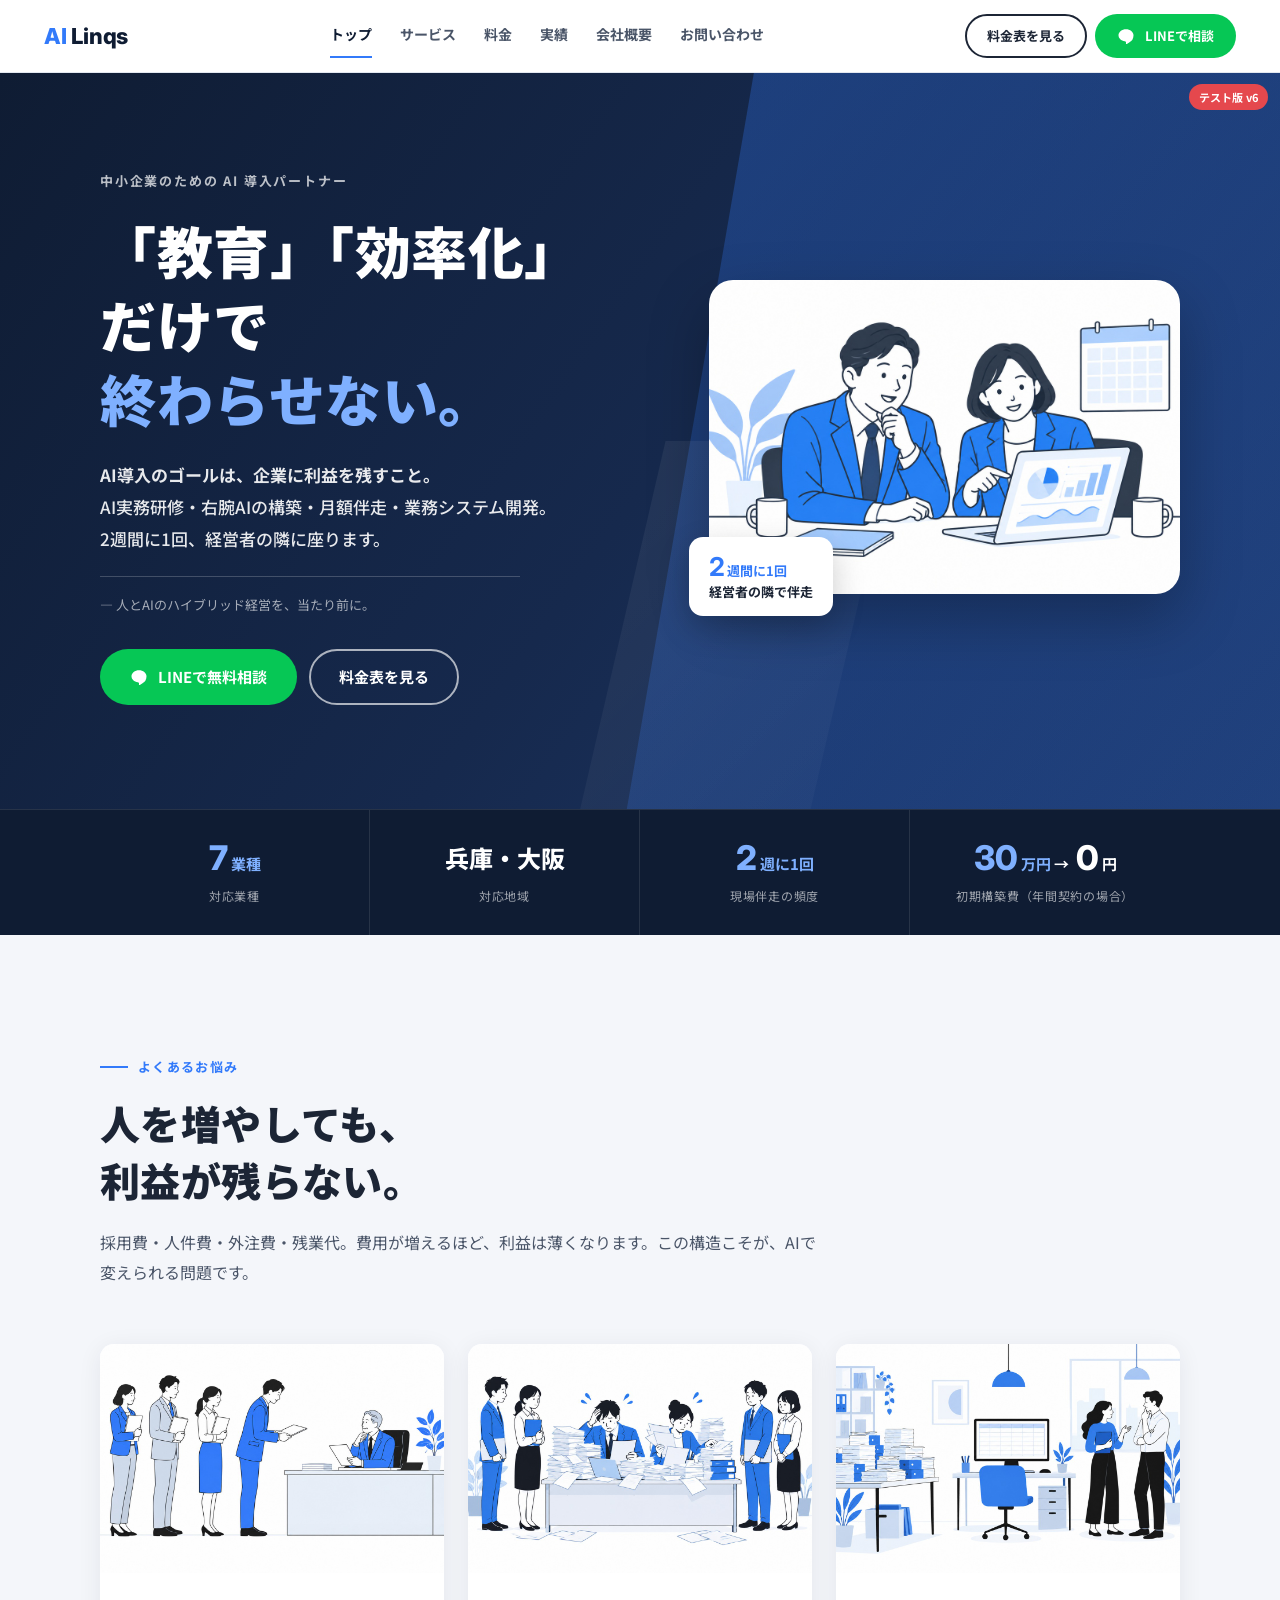
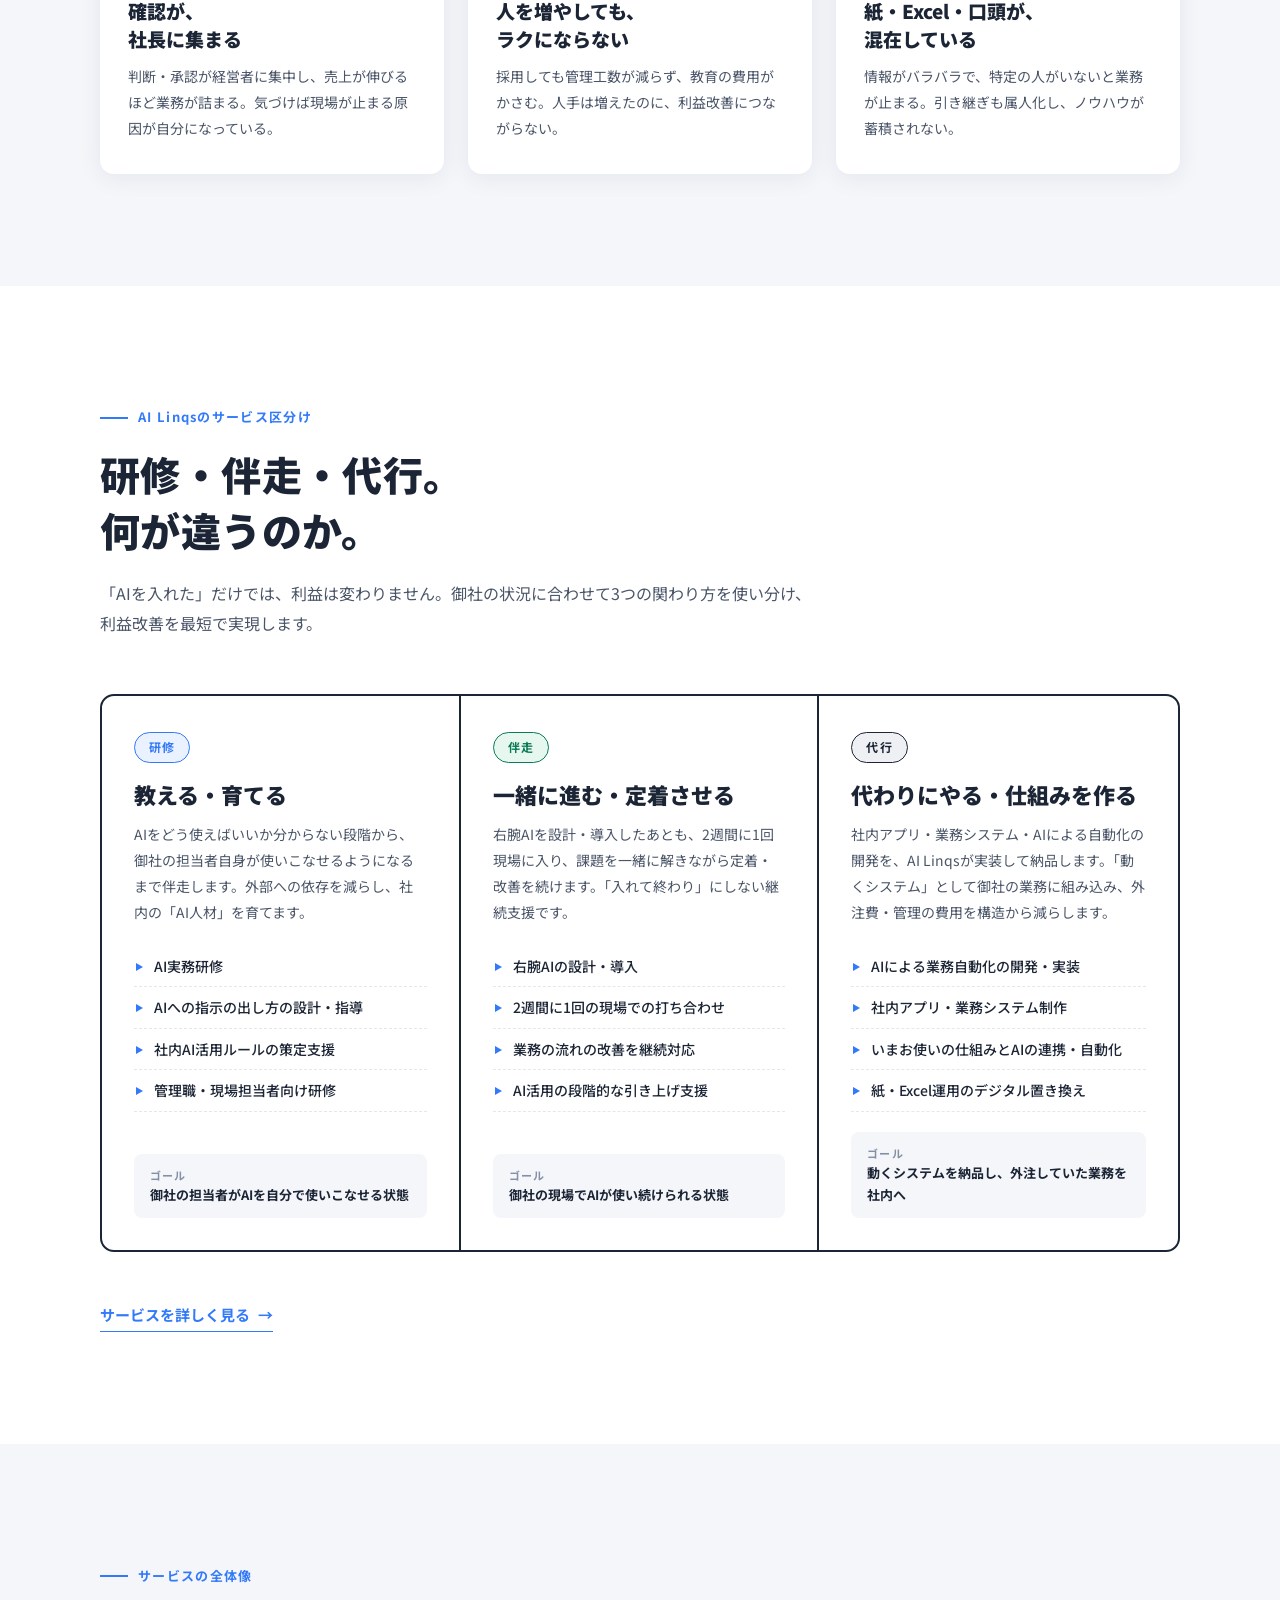
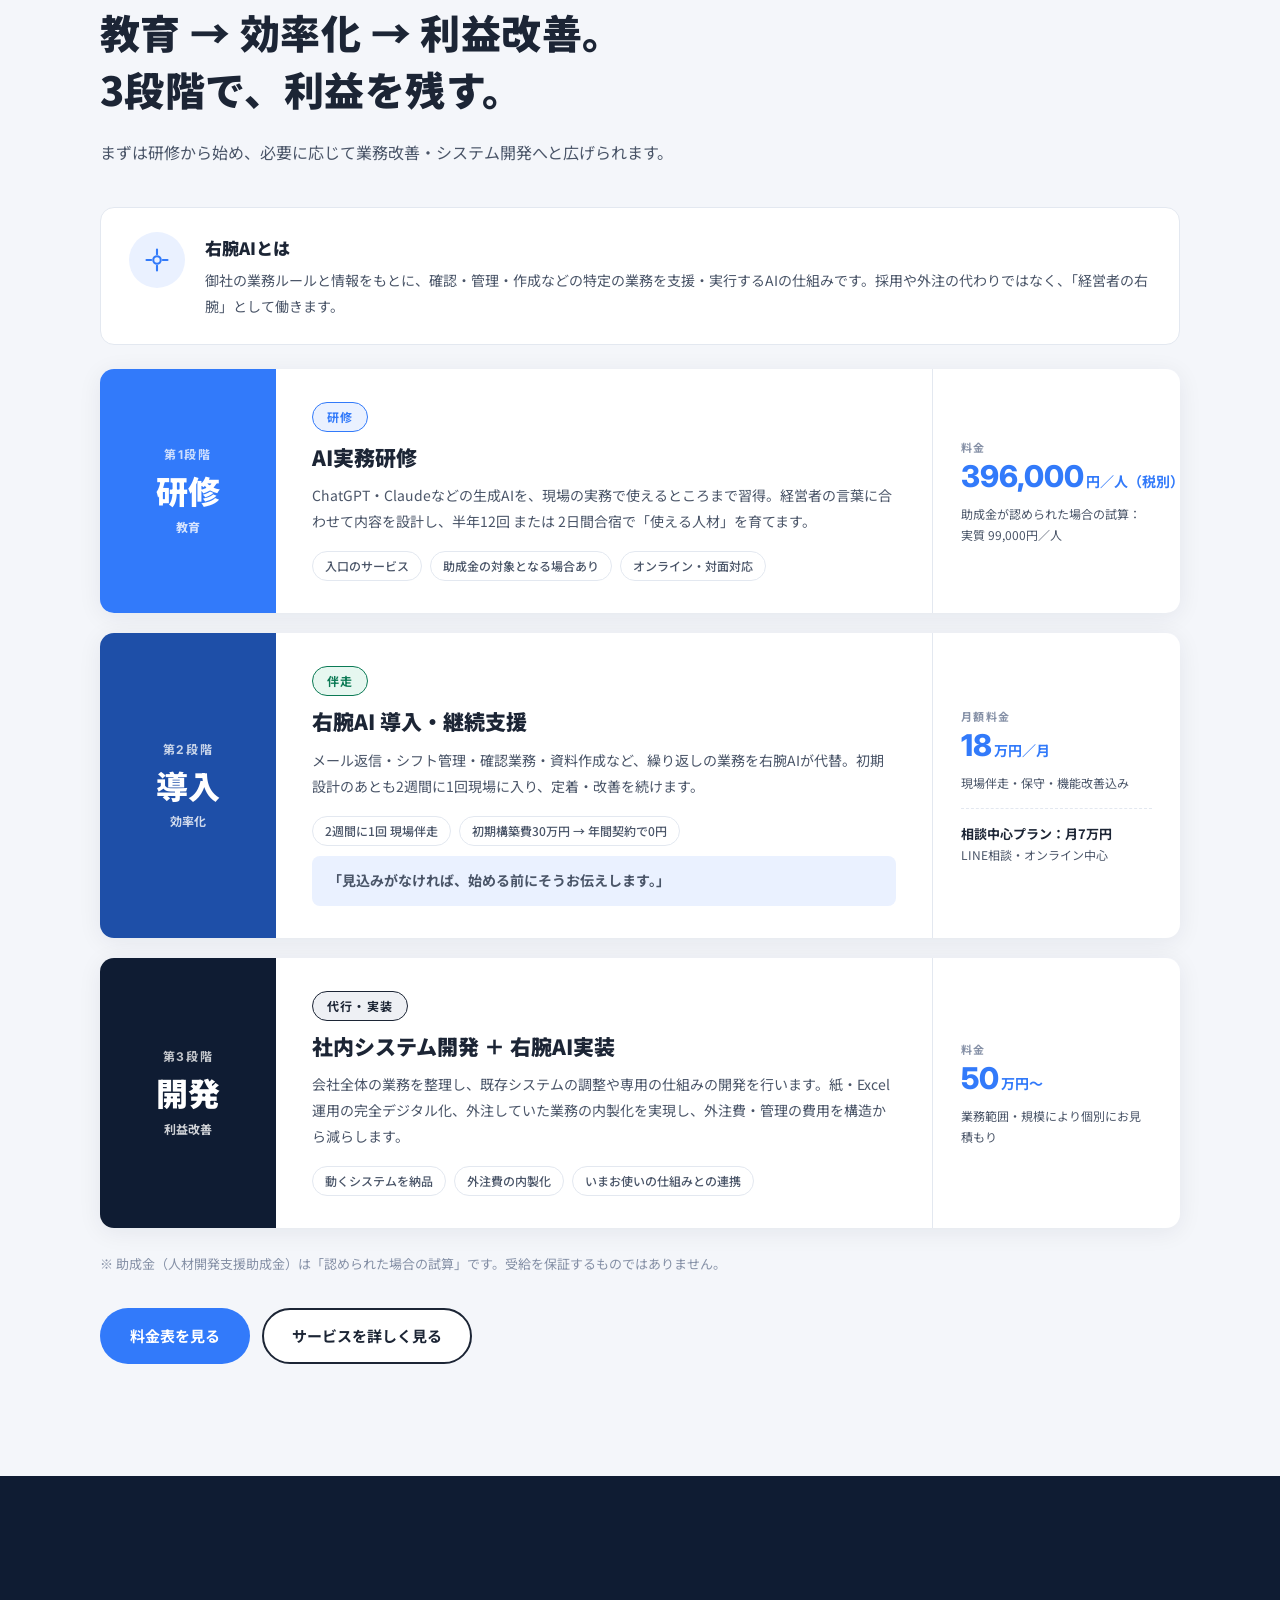
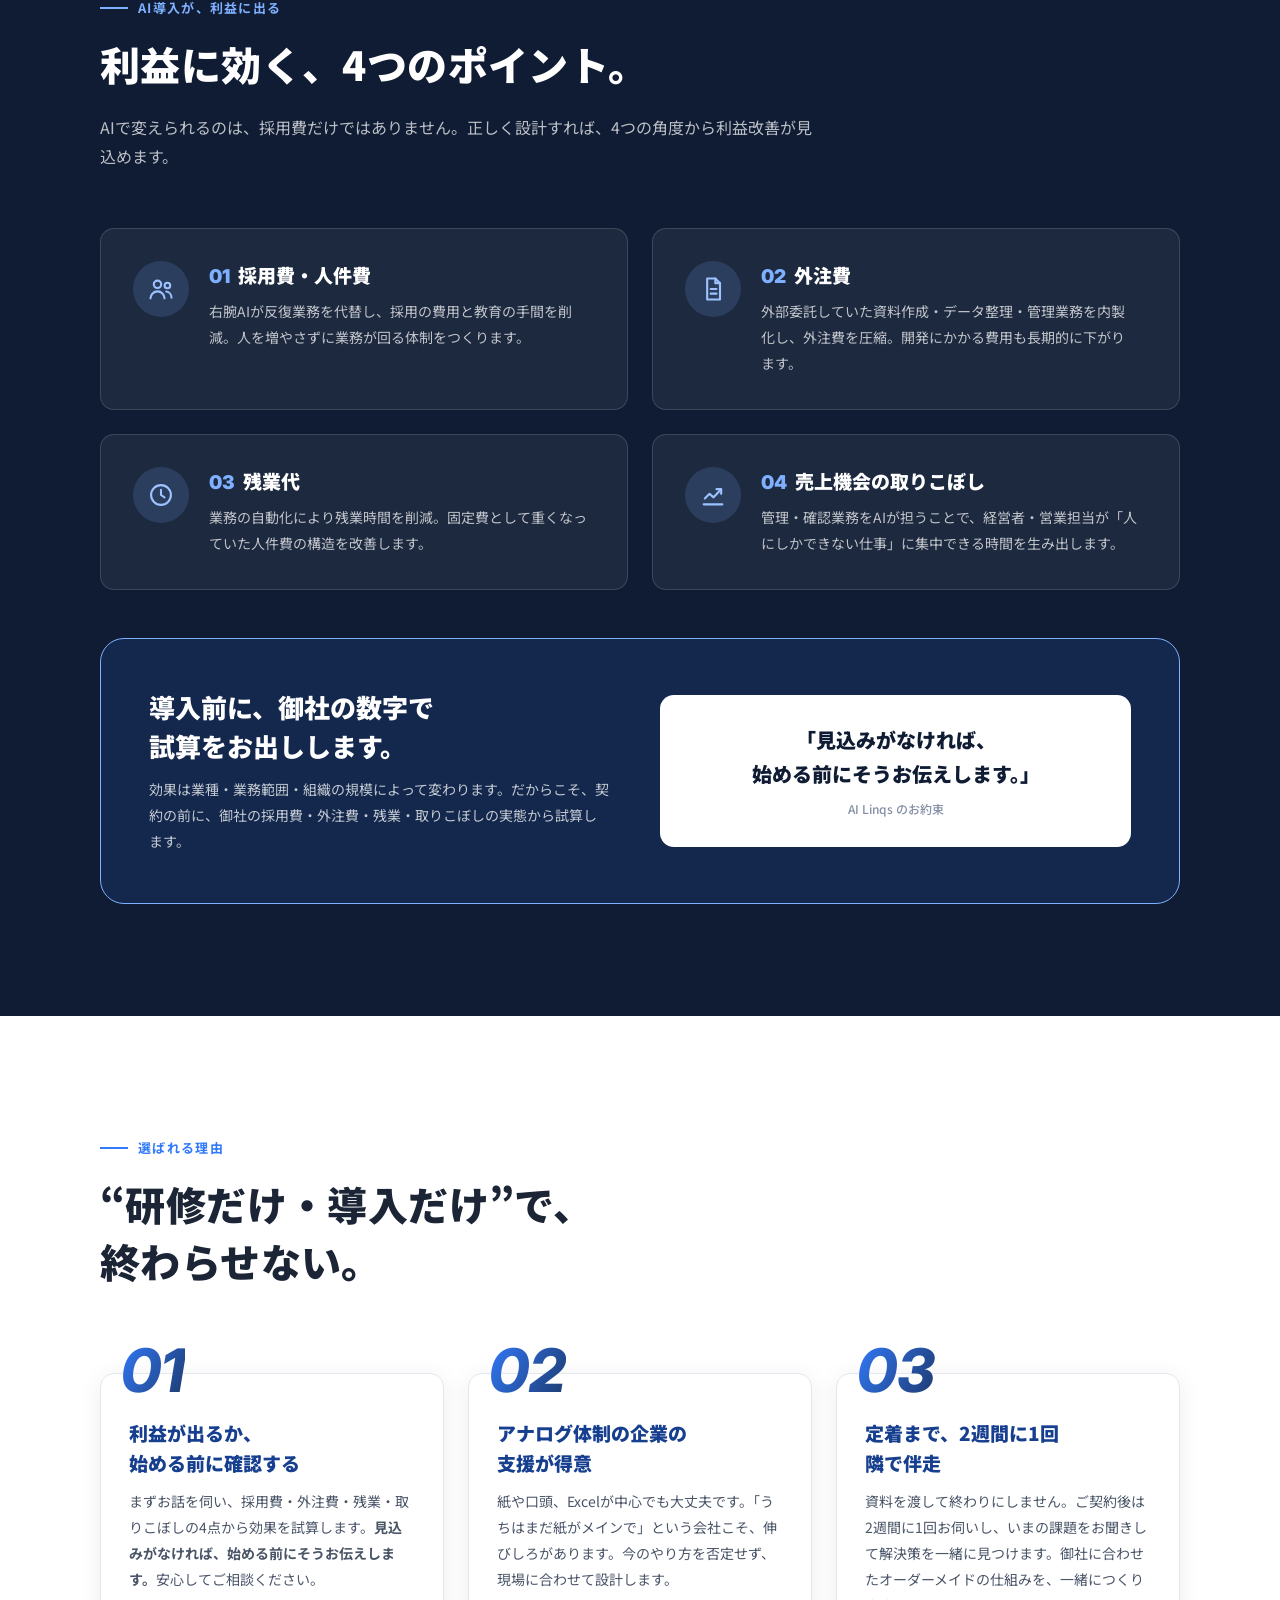
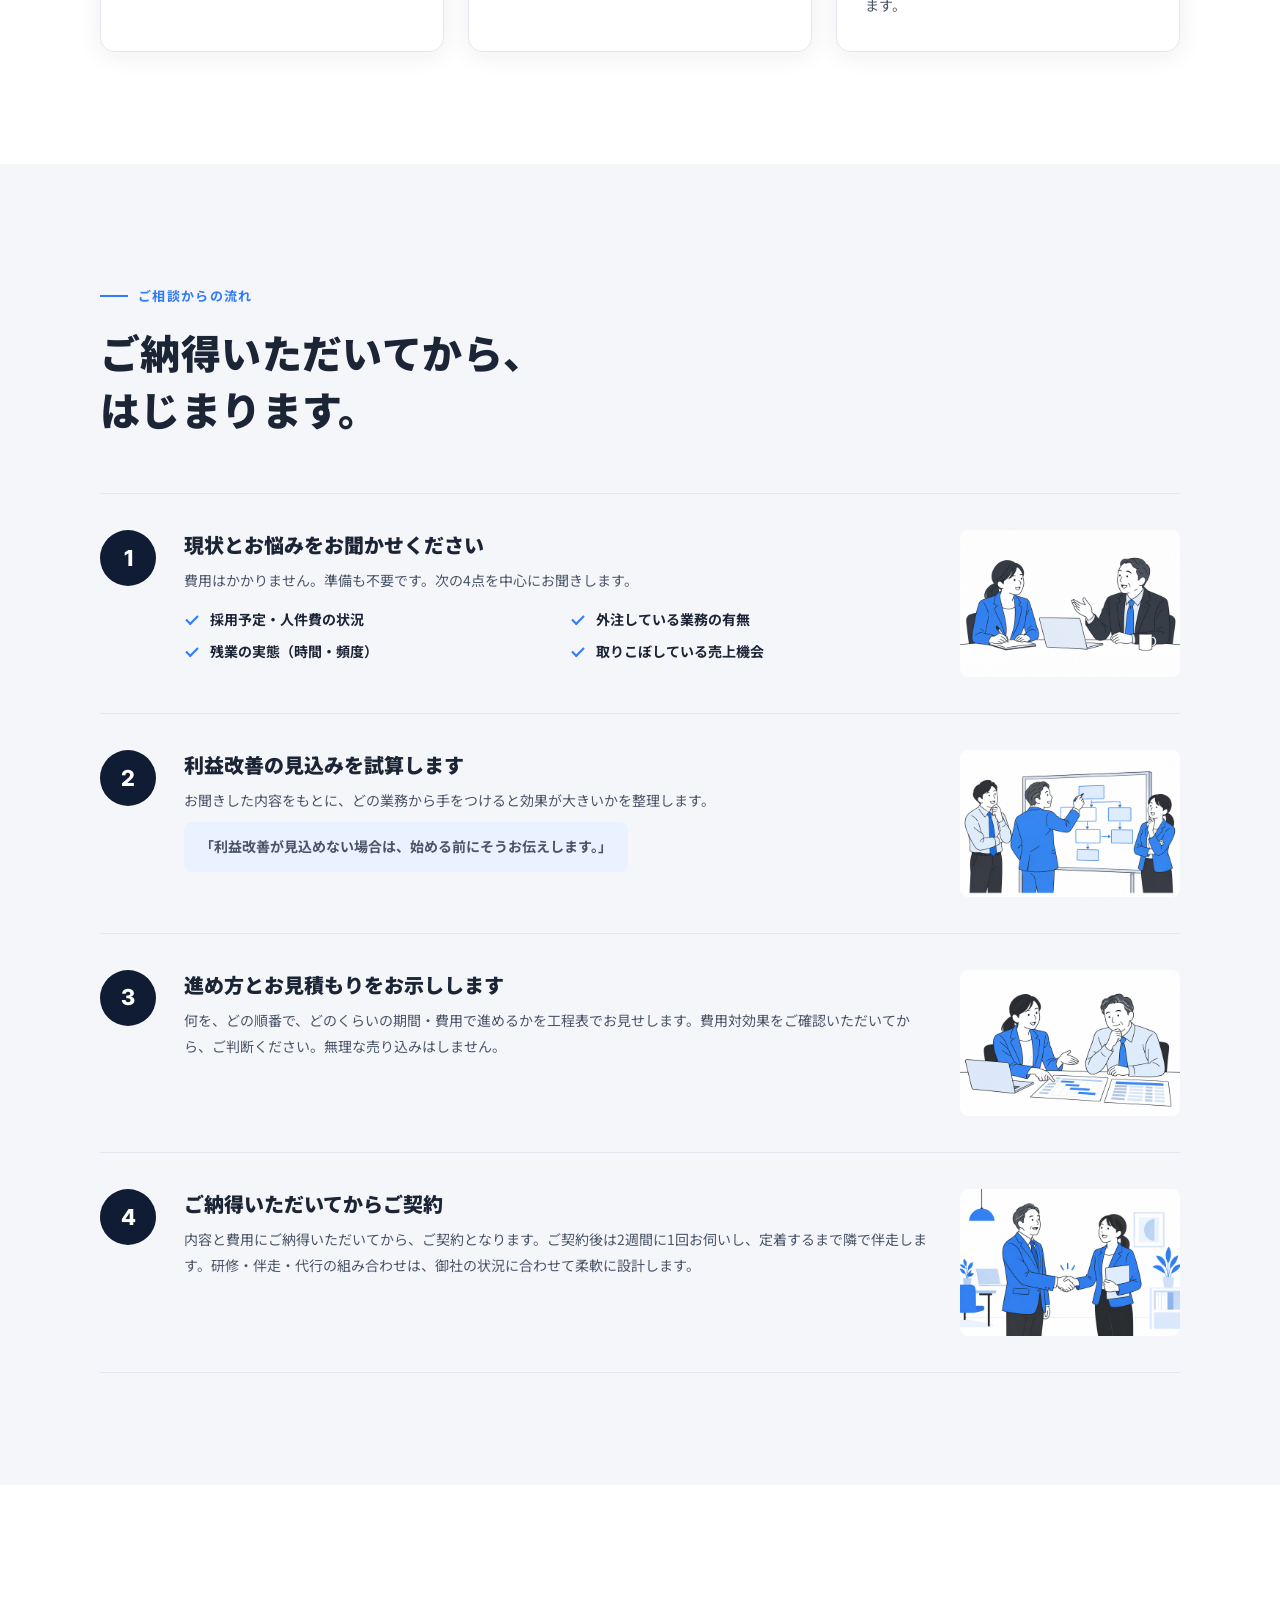
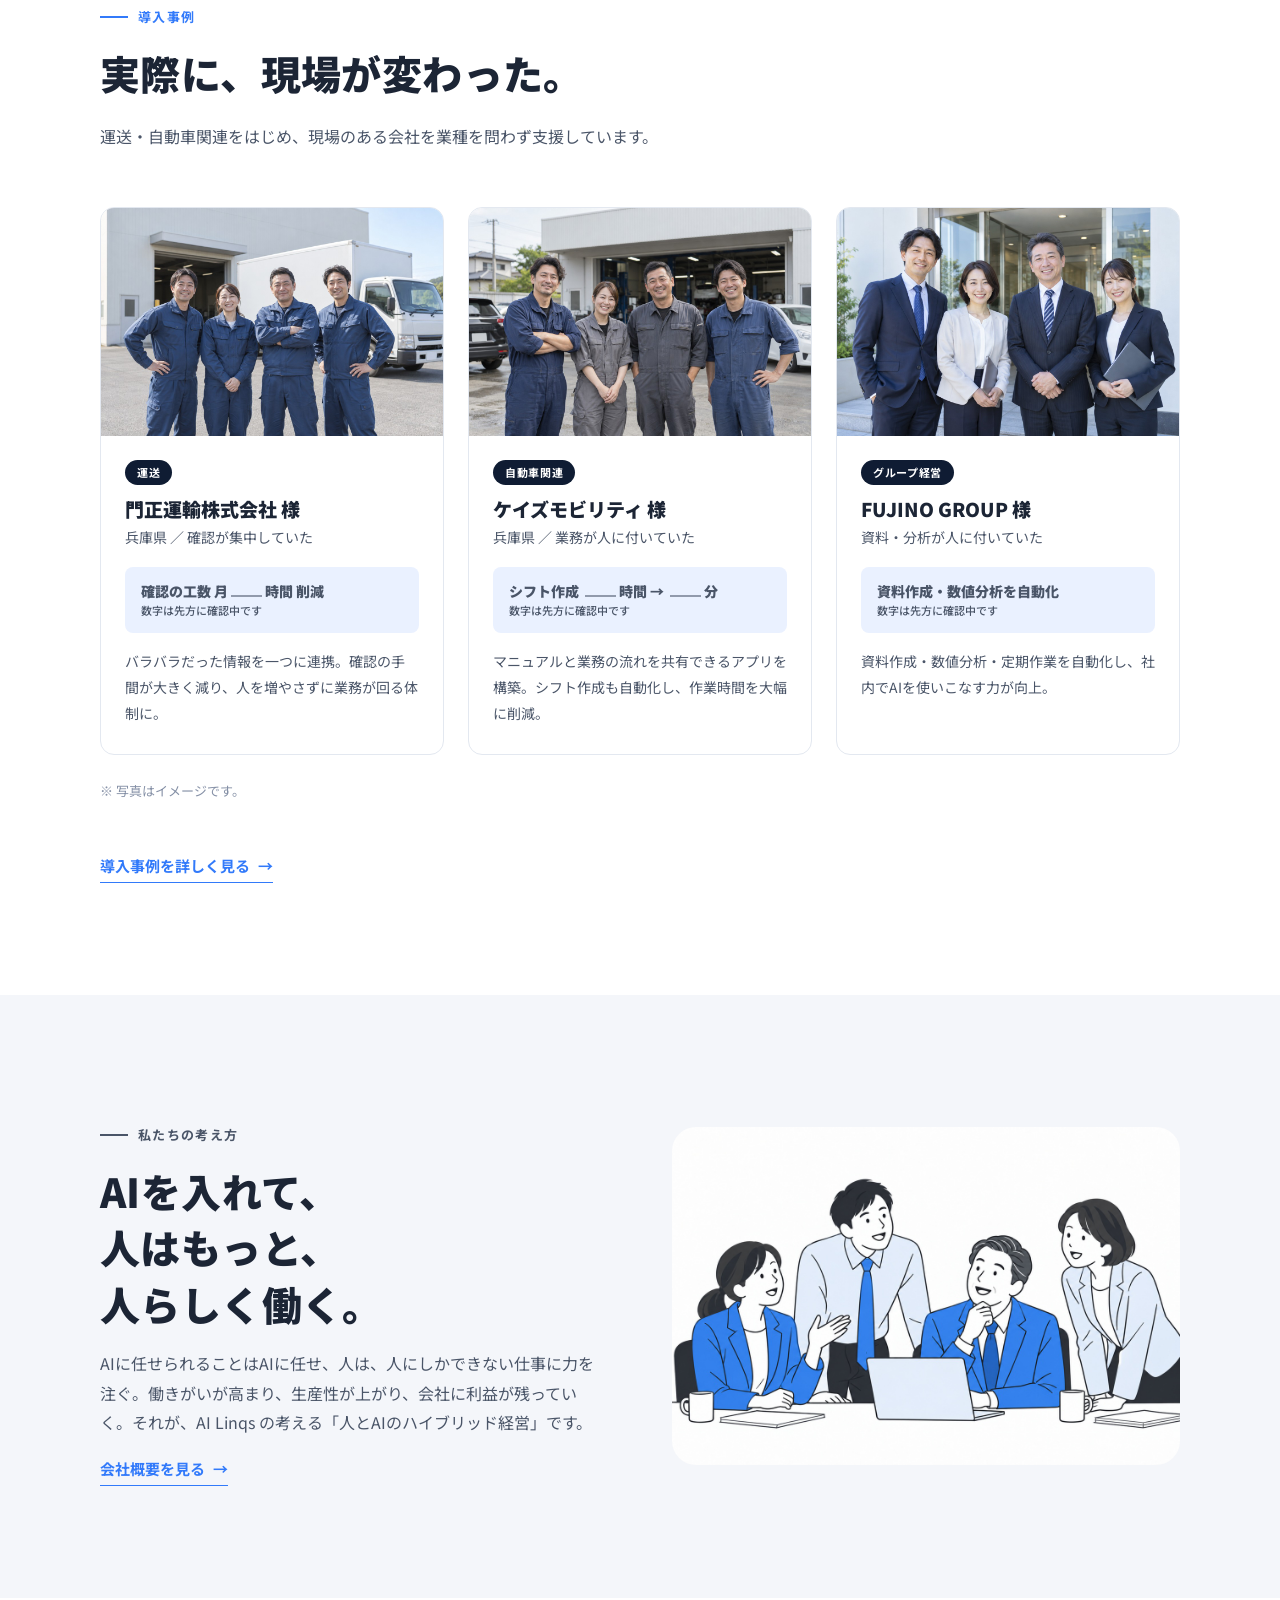
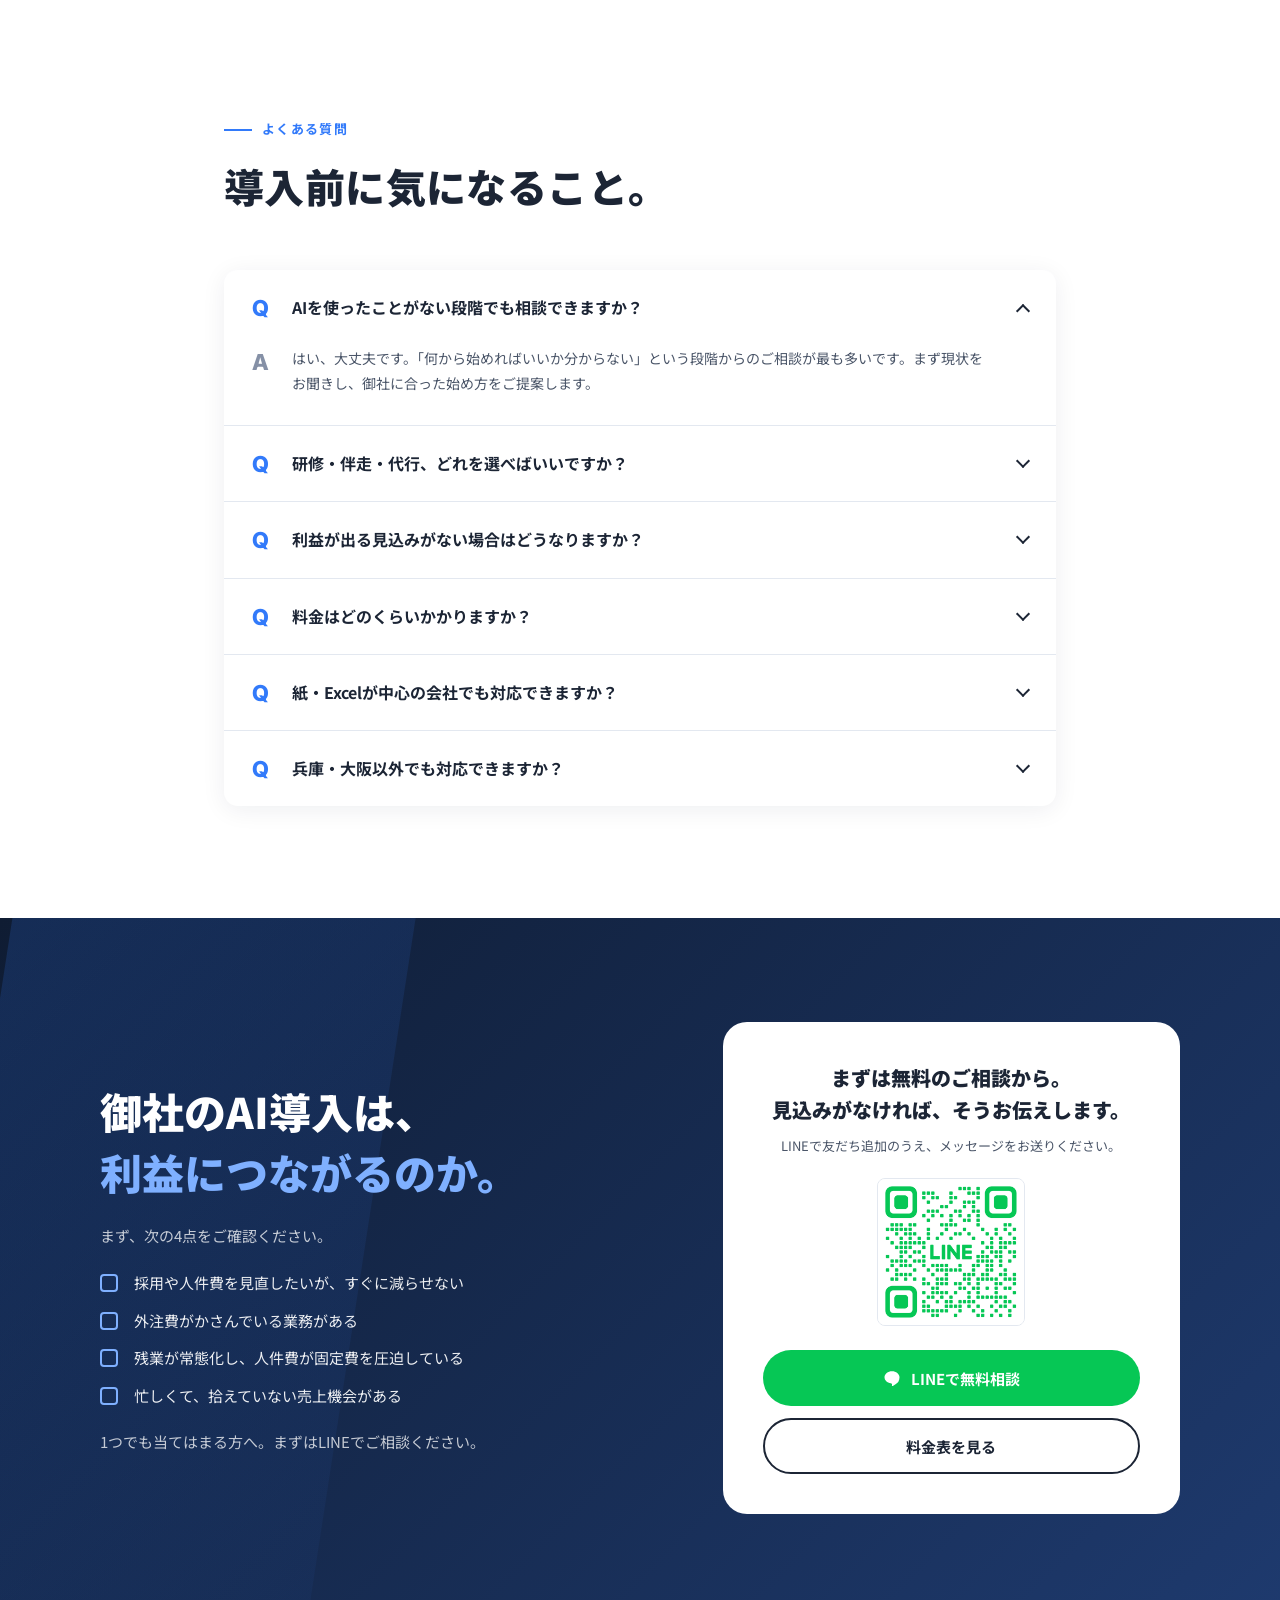
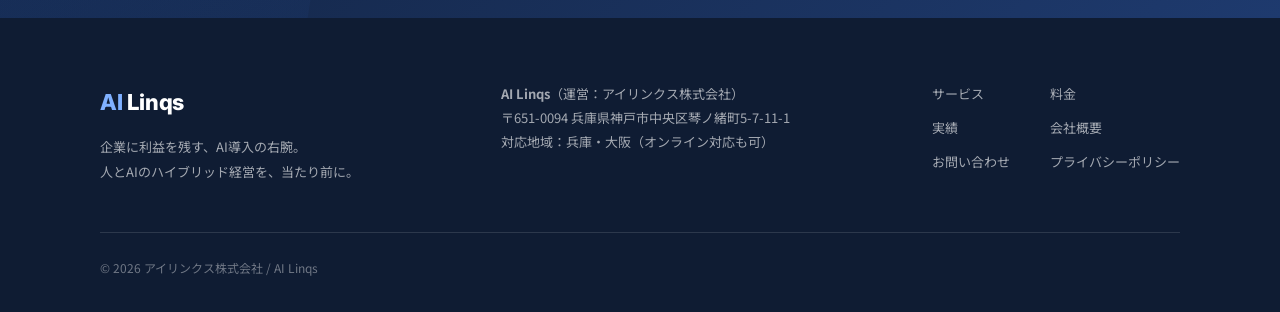
==== index.html @ c20720fb "v6.1：田中様の修正マップを正として反映（ヒーロー・7業種・研修形式・所在地・税別）、横文字を言い換え Co-Authored-By: Claude Fable 5.2 <noreply@anthr" ====
<!DOCTYPE html>
<html lang="ja">
<head>
<meta charset="UTF-8">
<meta name="viewport" content="width=device-width, initial-scale=1">
<meta name="robots" content="noindex,nofollow">
<meta name="theme-color" content="#0F1C33">
<title>企業に利益を残す、AI導入の右腕｜AI Linqs</title>
<meta name="description" content="右腕AIを設計し、定着まで伴走する。AI Linqsは、採用費・外注費・残業代・売上機会の4つの角度から、中小企業に利益を残すところまで伴走します。兵庫・大阪対応。">
<link rel="icon" sizes="32x32" href="assets/favicon-32.png">
<link rel="icon" sizes="192x192" href="assets/favicon-192.png">
<link rel="apple-touch-icon" sizes="180x180" href="assets/favicon-180.png">
<link rel="preconnect" href="https://fonts.googleapis.com">
<link rel="preconnect" href="https://fonts.gstatic.com" crossorigin>
<link href="https://fonts.googleapis.com/css2?family=Inter:wght@700;800&amp;family=Noto+Sans+JP:wght@400;500;700;900&amp;display=swap" rel="stylesheet">
<link rel="stylesheet" href="css/style.css">
<script src="js/main.js" defer></script>
</head>
<body>
<a class="skip" href="#main">本文へスキップ</a>
<header class="site-header">
  <div class="header-inner">
    <a class="logo" href="index.html" aria-label="AI Linqs トップへ"><b>AI</b> Linqs</a>
    <nav class="gnav" aria-label="グローバルナビゲーション"><a href="index.html" class="is-active" aria-current="page">トップ</a><a href="service.html">サービス</a><a href="price.html">料金</a><a href="works.html">実績</a><a href="about.html">会社概要</a><a href="contact.html">お問い合わせ</a></nav>
    <div class="header-end">
      <a class="btn btn--ghost btn--s" href="price.html">料金表を見る</a>
      <a class="btn btn--line btn--s" href="contact.html#contact" data-line-cta><svg viewBox="0 0 24 24" fill="currentColor" aria-hidden="true"><path d="M12 3C6.5 3 2 6.6 2 11.1c0 4 3.6 7.4 8.400 8 .6.1 1.300.4 1.500.8.2.4.1 1 .1 1.400l-.1.800c0 .3-.2 1 .900.600s5.700-3.400 7.700-5.800C21.500 15.300 22 13.300 22 11.100 22 6.600 17.500 3 12 3z"/></svg>LINEで相談</a>
      <button class="burger" id="burger" type="button" aria-label="メニューを開く" aria-expanded="false" aria-controls="spMenu"><span></span><span></span></button>
    </div>
  </div>
  <nav class="sp-menu" id="spMenu" aria-label="スマートフォン用メニュー" hidden>
    <a href="index.html" class="is-active" aria-current="page">トップ</a><a href="service.html">サービス</a><a href="price.html">料金</a><a href="works.html">実績</a><a href="about.html">会社概要</a><a href="contact.html">お問い合わせ</a>
    <div class="btn-row"><a class="btn btn--line " href="contact.html#contact" data-line-cta><svg viewBox="0 0 24 24" fill="currentColor" aria-hidden="true"><path d="M12 3C6.5 3 2 6.6 2 11.1c0 4 3.6 7.4 8.400 8 .6.1 1.300.4 1.500.8.2.4.1 1 .1 1.400l-.1.800c0 .3-.2 1 .900.600s5.700-3.400 7.700-5.800C21.500 15.300 22 13.300 22 11.100 22 6.600 17.500 3 12 3z"/></svg>LINEで相談</a><a class="btn btn--ghost " href="price.html">料金表を見る</a></div>
  </nav>
</header>
<main id="main">
<section class="hero" id="hero">
  <div class="hero-inner">
    <div>
      <p class="eyebrow">中小企業のための AI 導入パートナー</p>
      <h1>「教育」「効率化」<br>だけで<br><em>終わらせない。</em></h1>
      <p class="hero-sub"><strong>AI導入のゴールは、企業に利益を残すこと。</strong><br><span class="nw">AI実務研修・</span><span class="nw">右腕AIの構築・</span><span class="nw">月額伴走・</span><span class="nw">業務システム開発。</span><br>2週間に1回、経営者の隣に座ります。</p>
      <p class="hero-philosophy">― 人とAIのハイブリッド経営を、当たり前に。</p>
      <div class="btn-row"><a class="btn btn--line " href="contact.html#contact" data-line-cta><svg viewBox="0 0 24 24" fill="currentColor" aria-hidden="true"><path d="M12 3C6.5 3 2 6.6 2 11.1c0 4 3.6 7.4 8.400 8 .6.1 1.300.4 1.500.8.2.4.1 1 .1 1.400l-.1.800c0 .3-.2 1 .900.600s5.700-3.400 7.700-5.800C21.500 15.300 22 13.300 22 11.100 22 6.600 17.500 3 12 3z"/></svg>LINEで無料相談</a><a class="btn btn--ghost-white " href="price.html">料金表を見る</a></div>
    </div>
    <div class="hero-visual">
      <img src="assets/il-service-advisor.jpg" alt="経営者の隣で、数字を見ながら一緒に考える様子" width="1200" height="800">
      <p class="hero-chip"><b>2<small>週間に1回</small></b>経営者の隣で伴走</p>
    </div>
  </div>
</section>
<div class="stats" aria-label="AI Linqs の特徴">
  <div class="stats-inner">
    <div class="stat"><p class="stat-num">7<small>業種</small></p><p class="stat-label">対応業種</p></div>
    <div class="stat"><p class="stat-num is-text">兵庫・大阪</p><p class="stat-label">対応地域</p></div>
    <div class="stat"><p class="stat-num">2<small>週に1回</small></p><p class="stat-label">現場伴走の頻度</p></div>
    <div class="stat"><p class="stat-num">30<small>万円</small><small class="to">→</small> <span class="to">0</span><small class="to">円</small></p><p class="stat-label">初期構築費（年間契約の場合）</p></div>
  </div>
</div>

<section class="section section--bg" id="issues">
  <div class="container">
    <p class="sec-label">よくあるお悩み</p>
    <h2 class="sec-title">人を増やしても、<br>利益が残らない。</h2>
    <p class="sec-lead">採用費・人件費・外注費・残業代。費用が増えるほど、利益は薄くなります。この構造こそが、AIで変えられる問題です。</p>
    <div class="grid-3 mt-56">
      <article class="pain-card reveal">
        <img src="assets/issue-01.jpg" alt="" width="1200" height="800" loading="lazy">
        <div class="pain-body"><h3>確認が、<br>社長に集まる</h3><p>判断・承認が経営者に集中し、売上が伸びるほど業務が詰まる。気づけば現場が止まる原因が自分になっている。</p></div>
      </article>
      <article class="pain-card reveal">
        <img src="assets/issue-02.jpg" alt="" width="1200" height="800" loading="lazy">
        <div class="pain-body"><h3>人を増やしても、<br>ラクにならない</h3><p>採用しても管理工数が減らず、教育の費用がかさむ。人手は増えたのに、利益改善につながらない。</p></div>
      </article>
      <article class="pain-card reveal">
        <img src="assets/issue-03.jpg" alt="" width="1200" height="800" loading="lazy">
        <div class="pain-body"><h3>紙・Excel・口頭が、<br>混在している</h3><p>情報がバラバラで、特定の人がいないと業務が止まる。引き継ぎも属人化し、ノウハウが蓄積されない。</p></div>
      </article>
    </div>
  </div>
</section>

<section class="section" id="types">
  <div class="container">
    <p class="sec-label">AI Linqsのサービス区分け</p>
    <h2 class="sec-title">研修・伴走・代行。<br>何が違うのか。</h2>
    <p class="sec-lead">「AIを入れた」だけでは、利益は変わりません。御社の状況に合わせて3つの関わり方を使い分け、利益改善を最短で実現します。</p>
    <div class="type-cards mt-56 reveal">
      <article class="type-card">
        <span class="badge badge--coaching">研修</span>
        <h3>教える・育てる</h3>
        <p class="type-desc">AIをどう使えばいいか分からない段階から、御社の担当者自身が使いこなせるようになるまで伴走します。外部への依存を減らし、社内の「AI人材」を育てます。</p>
        <ul class="dash-list">
          <li>AI実務研修</li>
          <li>AIへの指示の出し方の設計・指導</li>
          <li>社内AI活用ルールの策定支援</li>
          <li>管理職・現場担当者向け研修</li>
        </ul>
        <div class="type-goal"><p><span>ゴール</span>御社の担当者がAIを自分で使いこなせる状態</p></div>
      </article>
      <article class="type-card">
        <span class="badge badge--banso">伴走</span>
        <h3>一緒に進む・定着させる</h3>
        <p class="type-desc">右腕AIを設計・導入したあとも、2週間に1回現場に入り、課題を一緒に解きながら定着・改善を続けます。「入れて終わり」にしない継続支援です。</p>
        <ul class="dash-list">
          <li>右腕AIの設計・導入</li>
          <li>2週間に1回の現場での打ち合わせ</li>
          <li>業務の流れの改善を継続対応</li>
          <li>AI活用の段階的な引き上げ支援</li>
        </ul>
        <div class="type-goal"><p><span>ゴール</span>御社の現場でAIが使い続けられる状態</p></div>
      </article>
      <article class="type-card">
        <span class="badge badge--daiko">代行</span>
        <h3>代わりにやる・仕組みを作る</h3>
        <p class="type-desc">社内アプリ・業務システム・AIによる自動化の開発を、AI Linqsが実装して納品します。「動くシステム」として御社の業務に組み込み、外注費・管理の費用を構造から減らします。</p>
        <ul class="dash-list">
          <li>AIによる業務自動化の開発・実装</li>
          <li>社内アプリ・業務システム制作</li>
          <li>いまお使いの仕組みとAIの連携・自動化</li>
          <li>紙・Excel運用のデジタル置き換え</li>
        </ul>
        <div class="type-goal"><p><span>ゴール</span>動くシステムを納品し、外注していた業務を社内へ</p></div>
      </article>
    </div>
    <p class="sec-foot"><a class="text-link" href="service.html">サービスを詳しく見る</a></p>
  </div>
</section>

<section class="section section--bg" id="map">
  <div class="container">
    <p class="sec-label">サービスの全体像</p>
    <h2 class="sec-title">教育 → 効率化 → 利益改善。<br>3段階で、利益を残す。</h2>
    <p class="sec-lead">まずは研修から始め、必要に応じて業務改善・システム開発へと広げられます。</p>
    <dl class="define mt-40 reveal">
      <div class="icon"><svg viewBox="0 0 24 24" fill="none" stroke="currentColor" stroke-width="1.8" stroke-linecap="round" stroke-linejoin="round" aria-hidden="true"><path d="M12 3v4M12 17v4M3 12h4M17 12h4"/><circle cx="12" cy="12" r="3.2"/></svg></div>
      <div><dt>右腕AIとは</dt><dd>御社の業務ルールと情報をもとに、確認・管理・作成などの特定の業務を支援・実行するAIの仕組みです。採用や外注の代わりではなく、「経営者の右腕」として働きます。</dd></div>
    </dl>
    <div class="tiers mt-24">
      <article class="tier reveal">
        <div class="tier-head is-1"><span class="phase">第1段階</span><span class="name">研修</span><span class="goal">教育</span></div>
        <div class="tier-main">
          <span class="badge badge--coaching">研修</span>
          <h3>AI実務研修</h3>
          <p>ChatGPT・Claudeなどの生成AIを、現場の実務で使えるところまで習得。経営者の言葉に合わせて内容を設計し、半年12回 または 2日間合宿で「使える人材」を育てます。</p>
          <ul class="tags"><li>入口のサービス</li><li>助成金の対象となる場合あり</li><li>オンライン・対面対応</li></ul>
        </div>
        <div class="tier-price">
          <p class="price-label">料金</p>
          <p class="price">396,000<small>円／人（税別）</small></p>
          <p class="price-note">助成金が認められた場合の試算：<br>実質 99,000円／人</p>
        </div>
      </article>
      <article class="tier reveal">
        <div class="tier-head is-2"><span class="phase">第2段階</span><span class="name">導入</span><span class="goal">効率化</span></div>
        <div class="tier-main">
          <span class="badge badge--banso">伴走</span>
          <h3>右腕AI 導入・継続支援</h3>
          <p>メール返信・シフト管理・確認業務・資料作成など、繰り返しの業務を右腕AIが代替。初期設計のあとも2週間に1回現場に入り、定着・改善を続けます。</p>
          <ul class="tags"><li>2週間に1回 現場伴走</li><li>初期構築費30万円 → 年間契約で0円</li></ul>
          <p class="promise">「見込みがなければ、始める前にそうお伝えします。」</p>
        </div>
        <div class="tier-price">
          <p class="price-label">月額料金</p>
          <p class="price">18<small>万円／月</small></p>
          <p class="price-note">現場伴走・保守・機能改善込み</p>
          <p class="price-sub">相談中心プラン：月7万円<span>LINE相談・オンライン中心</span></p>
        </div>
      </article>
      <article class="tier reveal">
        <div class="tier-head is-3"><span class="phase">第3段階</span><span class="name">開発</span><span class="goal">利益改善</span></div>
        <div class="tier-main">
          <span class="badge badge--daiko">代行・実装</span>
          <h3>社内システム開発 ＋ 右腕AI実装</h3>
          <p>会社全体の業務を整理し、既存システムの調整や専用の仕組みの開発を行います。紙・Excel運用の完全デジタル化、外注していた業務の内製化を実現し、外注費・管理の費用を構造から減らします。</p>
          <ul class="tags"><li>動くシステムを納品</li><li>外注費の内製化</li><li>いまお使いの仕組みとの連携</li></ul>
        </div>
        <div class="tier-price">
          <p class="price-label">料金</p>
          <p class="price">50<small>万円〜</small></p>
          <p class="price-note">業務範囲・規模により個別にお見積もり</p>
        </div>
      </article>
    </div>
    <p class="note mt-24">※ 助成金（人材開発支援助成金）は「認められた場合の試算」です。受給を保証するものではありません。</p>
    <div class="btn-row"><a class="btn btn--blue" href="price.html">料金表を見る</a><a class="btn btn--ghost" href="service.html">サービスを詳しく見る</a></div>
  </div>
</section>

<section class="section section--navy" id="impact">
  <div class="container">
    <p class="sec-label">AI導入が、利益に出る</p>
    <h2 class="sec-title">利益に効く、4つのポイント。</h2>
    <p class="sec-lead">AIで変えられるのは、採用費だけではありません。正しく設計すれば、4つの角度から利益改善が見込めます。</p>
    <div class="grid-2 mt-56">
      <article class="cost-card reveal"><div class="icon"><svg viewBox="0 0 24 24" fill="none" stroke="currentColor" stroke-width="1.8" stroke-linecap="round" stroke-linejoin="round" aria-hidden="true"><circle cx="9" cy="8" r="3.2"/><path d="M3 20c0-3.3 2.7-6 6-6s6 2.7 6 6"/><circle cx="17.5" cy="9" r="2.4"/><path d="M16.5 14.2c2.6.3 4.5 2.5 4.5 5.3"/></svg></div><div><h3><span>01</span>採用費・人件費</h3><p>右腕AIが反復業務を代替し、採用の費用と教育の手間を削減。人を増やさずに業務が回る体制をつくります。</p></div></article>
      <article class="cost-card reveal"><div class="icon"><svg viewBox="0 0 24 24" fill="none" stroke="currentColor" stroke-width="1.8" stroke-linecap="round" stroke-linejoin="round" aria-hidden="true"><path d="M7 3h7l4 4v14H7z"/><path d="M14 3v4h4"/><path d="M10 12h5M10 16h5"/></svg></div><div><h3><span>02</span>外注費</h3><p>外部委託していた資料作成・データ整理・管理業務を内製化し、外注費を圧縮。開発にかかる費用も長期的に下がります。</p></div></article>
      <article class="cost-card reveal"><div class="icon"><svg viewBox="0 0 24 24" fill="none" stroke="currentColor" stroke-width="1.8" stroke-linecap="round" stroke-linejoin="round" aria-hidden="true"><circle cx="12" cy="12" r="8.5"/><path d="M12 7.5V12l3 2"/></svg></div><div><h3><span>03</span>残業代</h3><p>業務の自動化により残業時間を削減。固定費として重くなっていた人件費の構造を改善します。</p></div></article>
      <article class="cost-card reveal"><div class="icon"><svg viewBox="0 0 24 24" fill="none" stroke="currentColor" stroke-width="1.8" stroke-linecap="round" stroke-linejoin="round" aria-hidden="true"><path d="M4 20h16"/><path d="M5 15l4-4 3.5 3L19 7"/><path d="M15 7h4v4"/></svg></div><div><h3><span>04</span>売上機会の取りこぼし</h3><p>管理・確認業務をAIが担うことで、経営者・営業担当が「人にしかできない仕事」に集中できる時間を生み出します。</p></div></article>
    </div>
    <div class="trial reveal">
      <div>
        <h3>導入前に、御社の数字で<br>試算をお出しします。</h3>
        <p>効果は業種・業務範囲・組織の規模によって変わります。だからこそ、契約の前に、御社の採用費・外注費・残業・取りこぼしの実態から試算します。</p>
      </div>
      <p class="trial-quote">「見込みがなければ、<br>始める前にそうお伝えします。」<small>AI Linqs のお約束</small></p>
    </div>
  </div>
</section>

<section class="section" id="reasons">
  <div class="container">
    <p class="sec-label">選ばれる理由</p>
    <h2 class="sec-title">“研修だけ・導入だけ”で、<br>終わらせない。</h2>
    <div class="grid-3 why-grid mt-56">
      <article class="why-card reveal"><span class="why-num" aria-hidden="true">01</span><h3>利益が出るか、<br>始める前に確認する</h3><p>まずお話を伺い、採用費・外注費・残業・取りこぼしの4点から効果を試算します。<strong>見込みがなければ、始める前にそうお伝えします。</strong>安心してご相談ください。</p></article>
      <article class="why-card reveal"><span class="why-num" aria-hidden="true">02</span><h3>アナログ体制の企業の<br>支援が得意</h3><p>紙や口頭、Excelが中心でも大丈夫です。「うちはまだ紙がメインで」という会社こそ、伸びしろがあります。今のやり方を否定せず、現場に合わせて設計します。</p></article>
      <article class="why-card reveal"><span class="why-num" aria-hidden="true">03</span><h3>定着まで、2週間に1回<br>隣で伴走</h3><p>資料を渡して終わりにしません。ご契約後は2週間に1回お伺いし、いまの課題をお聞きして解決策を一緒に見つけます。御社に合わせたオーダーメイドの仕組みを、一緒につくります。</p></article>
    </div>
  </div>
</section>

<section class="section section--bg" id="flow">
  <div class="container">
    <p class="sec-label">ご相談からの流れ</p>
    <h2 class="sec-title">ご納得いただいてから、<br>はじまります。</h2>
    <ol class="steps mt-56">
      <li class="step reveal">
        <div class="step-num" aria-hidden="true">1</div>
        <div>
          <h3>現状とお悩みをお聞かせください</h3>
          <p>費用はかかりません。準備も不要です。次の4点を中心にお聞きします。</p>
          <ul class="check-list">
            <li>採用予定・人件費の状況</li>
            <li>外注している業務の有無</li>
            <li>残業の実態（時間・頻度）</li>
            <li>取りこぼしている売上機会</li>
          </ul>
        </div>
        <img src="assets/il-step-01.jpg" alt="" width="1200" height="800" loading="lazy">
      </li>
      <li class="step reveal">
        <div class="step-num" aria-hidden="true">2</div>
        <div>
          <h3>利益改善の見込みを試算します</h3>
          <p>お聞きした内容をもとに、どの業務から手をつけると効果が大きいかを整理します。</p>
          <p class="promise">「利益改善が見込めない場合は、始める前にそうお伝えします。」</p>
        </div>
        <img src="assets/il-step-02.jpg" alt="" width="1200" height="800" loading="lazy">
      </li>
      <li class="step reveal">
        <div class="step-num" aria-hidden="true">3</div>
        <div>
          <h3>進め方とお見積もりをお示しします</h3>
          <p>何を、どの順番で、どのくらいの期間・費用で進めるかを工程表でお見せします。費用対効果をご確認いただいてから、ご判断ください。無理な売り込みはしません。</p>
        </div>
        <img src="assets/il-step-03.jpg" alt="" width="1200" height="800" loading="lazy">
      </li>
      <li class="step reveal">
        <div class="step-num" aria-hidden="true">4</div>
        <div>
          <h3>ご納得いただいてからご契約</h3>
          <p>内容と費用にご納得いただいてから、ご契約となります。ご契約後は2週間に1回お伺いし、定着するまで隣で伴走します。研修・伴走・代行の組み合わせは、御社の状況に合わせて柔軟に設計します。</p>
        </div>
        <img src="assets/il-step-04.jpg" alt="" width="1200" height="800" loading="lazy">
      </li>
    </ol>
  </div>
</section>

<section class="section" id="works">
  <div class="container">
    <p class="sec-label">導入事例</p>
    <h2 class="sec-title">実際に、現場が変わった。</h2>
    <p class="sec-lead">運送・自動車関連をはじめ、現場のある会社を業種を問わず支援しています。</p>
    <div class="grid-3 mt-56">
      <article class="case-card reveal">
        <img src="assets/case-01.jpg" alt="" width="1200" height="800" loading="lazy">
        <div class="case-body">
          <span class="case-tag">運送</span>
          <h3 class="case-name">門正運輸株式会社 様</h3>
          <p class="case-meta">兵庫県 ／ 確認が集中していた</p>
          <p class="case-metric">確認の工数 月<span class="blank" aria-label="確認中"></span>時間 削減<small>数字は先方に確認中です</small></p>
          <p>バラバラだった情報を一つに連携。確認の手間が大きく減り、人を増やさずに業務が回る体制に。</p>
        </div>
      </article>
      <article class="case-card reveal">
        <img src="assets/case-02.jpg" alt="" width="1200" height="800" loading="lazy">
        <div class="case-body">
          <span class="case-tag">自動車関連</span>
          <h3 class="case-name">ケイズモビリティ 様</h3>
          <p class="case-meta">兵庫県 ／ 業務が人に付いていた</p>
          <p class="case-metric">シフト作成 <span class="blank" aria-label="確認中"></span>時間 → <span class="blank" aria-label="確認中"></span>分<small>数字は先方に確認中です</small></p>
          <p>マニュアルと業務の流れを共有できるアプリを構築。シフト作成も自動化し、作業時間を大幅に削減。</p>
        </div>
      </article>
      <article class="case-card reveal">
        <img src="assets/case-03.jpg" alt="" width="1200" height="800" loading="lazy">
        <div class="case-body">
          <span class="case-tag">グループ経営</span>
          <h3 class="case-name">FUJINO GROUP 様</h3>
          <p class="case-meta">資料・分析が人に付いていた</p>
          <p class="case-metric">資料作成・数値分析を自動化<small>数字は先方に確認中です</small></p>
          <p>資料作成・数値分析・定期作業を自動化し、社内でAIを使いこなす力が向上。</p>
        </div>
      </article>
    </div>
    <p class="note mt-24">※ 写真はイメージです。</p>
    <p class="sec-foot"><a class="text-link" href="works.html">導入事例を詳しく見る</a></p>
  </div>
</section>

<section class="section section--bg" id="philosophy">
  <div class="container split">
    <div class="prose reveal">
      <p class="sec-label">私たちの考え方</p>
      <h2 class="sec-title">AIを入れて、<br><span class="nw">人はもっと、</span><span class="nw">人らしく働く。</span></h2>
      <p>AIに任せられることはAIに任せ、人は、人にしかできない仕事に力を注ぐ。働きがいが高まり、生産性が上がり、会社に利益が残っていく。それが、AI Linqs の考える<span class="nw">「人とAIのハイブリッド経営」</span>です。</p>
      <p class="sec-foot"><a class="text-link" href="about.html">会社概要を見る</a></p>
    </div>
    <img class="reveal" src="assets/il-philosophy.jpg" alt="社員同士が笑顔で話し合う様子" width="1200" height="800" loading="lazy">
  </div>
</section>

<section class="section" id="faq">
  <div class="container container--narrow">
    <p class="sec-label">よくある質問</p>
    <h2 class="sec-title">導入前に気になること。</h2>
    <div class="faq mt-56">
      <details open><summary>AIを使ったことがない段階でも相談できますか？</summary><div class="answer">はい、大丈夫です。「何から始めればいいか分からない」という段階からのご相談が最も多いです。まず現状をお聞きし、御社に合った始め方をご提案します。</div></details>
      <details><summary>研修・伴走・代行、どれを選べばいいですか？</summary><div class="answer">ご相談の中で一緒に決めます。「まず社内で使えるようになりたい」なら研修、「導入して定着させたい」なら伴走、「仕組みを作ってほしい」なら代行が合います。組み合わせも可能です。</div></details>
      <details><summary>利益が出る見込みがない場合はどうなりますか？</summary><div class="answer">始める前にそうお伝えします。費用対効果が見込めないと判断した場合は、正直にお伝えして、ご契約をお断りすることがあります。</div></details>
      <details><summary>料金はどのくらいかかりますか？</summary><div class="answer">AI実務研修：396,000円／人・税別（助成金が認められた場合の試算：実質99,000円）。継続支援：月7万円（相談中心）・月18万円（現場伴走込み）。システム開発：50万円〜。初期構築費30万円は年間契約で0円になります。詳しくは<a class="text-link" href="price.html">料金ページ</a>をご覧ください。</div></details>
      <details><summary>紙・Excelが中心の会社でも対応できますか？</summary><div class="answer">むしろ得意です。アナログ体制の企業ほど改善の余地が大きく、効果が出やすい傾向があります。今のやり方を否定せず、現場に合わせて段階的に設計します。</div></details>
      <details><summary>兵庫・大阪以外でも対応できますか？</summary><div class="answer">オンライン対応も可能です。ただし現場伴走（2週間に1回の訪問）は兵庫・大阪を中心としています。地域外の場合はご相談ください。</div></details>
    </div>
  </div>
</section>

<section class="closing" id="closing">
  <div class="closing-inner">
    <div>
      <h2>御社のAI導入は、<br><em>利益につながるのか。</em></h2>
      <p class="closing-lead">まず、次の4点をご確認ください。</p>
      <ul class="box-list">
        <li>採用や人件費を見直したいが、すぐに減らせない</li>
        <li>外注費がかさんでいる業務がある</li>
        <li>残業が常態化し、人件費が固定費を圧迫している</li>
        <li>忙しくて、拾えていない売上機会がある</li>
      </ul>
      <p class="closing-lead">1つでも当てはまる方へ。まずはLINEでご相談ください。</p>
    </div>
    <div class="closing-card">
      <h3>まずは無料のご相談から。<br>見込みがなければ、そうお伝えします。</h3>
      <p>LINEで友だち追加のうえ、メッセージをお送りください。</p>
      <img src="assets/line-qr.png" alt="AI Linqs LINE公式アカウントのQRコード" width="148" height="148" loading="lazy">
      <div class="btn-row"><a class="btn btn--line " href="contact.html#contact" data-line-cta><svg viewBox="0 0 24 24" fill="currentColor" aria-hidden="true"><path d="M12 3C6.5 3 2 6.6 2 11.1c0 4 3.6 7.4 8.400 8 .6.1 1.300.4 1.500.8.2.4.1 1 .1 1.400l-.1.800c0 .3-.2 1 .900.600s5.700-3.400 7.700-5.800C21.500 15.300 22 13.300 22 11.100 22 6.600 17.500 3 12 3z"/></svg>LINEで無料相談</a><a class="btn btn--ghost " href="price.html">料金表を見る</a></div>
    </div>
  </div>
</section>
</main>
<footer class="footer">
  <div class="container">
    <div class="footer-grid">
      <div>
        <a class="logo" href="index.html" aria-label="AI Linqs トップへ"><b>AI</b> Linqs</a>
        <p class="footer-desc">企業に利益を残す、AI導入の右腕。<br>人とAIのハイブリッド経営を、当たり前に。</p>
      </div>
      <div>
        <p><strong>AI Linqs</strong>（運営：アイリンクス株式会社）</p>
        <p>〒651-0094 兵庫県神戸市中央区琴ノ緒町5-7-11-1</p>
        <p>対応地域：兵庫・大阪（オンライン対応も可）</p>
      </div>
      <nav class="footer-nav" aria-label="フッターナビゲーション">
        <a href="service.html">サービス</a><a href="price.html">料金</a>
        <a href="works.html">実績</a><a href="about.html">会社概要</a>
        <a href="contact.html">お問い合わせ</a><a href="privacy.html">プライバシーポリシー</a>
      </nav>
    </div>
    <p class="footer-copy">&copy; 2026 アイリンクス株式会社 / AI Linqs</p>
  </div>
</footer>
<div class="sticky-cta" id="stickyCta" hidden><a class="btn btn--line " href="contact.html#contact" data-line-cta><svg viewBox="0 0 24 24" fill="currentColor" aria-hidden="true"><path d="M12 3C6.5 3 2 6.6 2 11.1c0 4 3.6 7.4 8.400 8 .6.1 1.300.4 1.500.8.2.4.1 1 .1 1.400l-.1.800c0 .3-.2 1 .900.600s5.700-3.400 7.700-5.800C21.500 15.300 22 13.300 22 11.100 22 6.600 17.500 3 12 3z"/></svg>LINEで相談</a><a class="btn btn--ghost " href="price.html">料金表を見る</a></div>
<div class="test-badge" id="testBadge" hidden>テスト版 v6</div>
</body>
</html>
---- css/style.css ----
/* AI Linqs コーポレートサイト v6
   色：紺 #0F1C33 ／ 青 #327AFA ／ 淡い青灰 #F4F6FA ／ LINEボタンのみ緑 #06C755 */
:root{
  --navy:#0F1C33; --navy-2:#16294D; --navy-3:#1E3A6E;
  --ink:#1C2535; --text:#4A5568; --mute:#8590A6;
  --line:#E3E8F0; --bg:#F4F6FA; --white:#FFFFFF;
  --blue:#327AFA; --blue-dark:#1E5AD6; --blue-pale:#EAF1FF;
  --green:#06C755; --green-dark:#05A948;
  --r-s:8px; --r-m:14px; --r-l:24px;
  --shadow:0 4px 24px rgba(15,28,51,.07);
  --font:"Noto Sans JP","Hiragino Kaku Gothic ProN","Yu Gothic",Meiryo,sans-serif;
  --num:"Inter","Noto Sans JP",sans-serif;
}
*,*::before,*::after{box-sizing:border-box}
html{scroll-behavior:smooth;scroll-padding-top:88px;-webkit-text-size-adjust:100%}
body{margin:0;font-family:var(--font);color:var(--ink);background:var(--white);font-size:16px;line-height:1.85;-webkit-font-smoothing:antialiased}
h1,h2,h3,h4,p,ul,ol,dl,dd,figure{margin:0}
h1,h2,h3{word-break:auto-phrase}
p,li,dd{text-wrap:pretty}
ul,ol{padding:0;list-style:none}
img{display:block;max-width:100%;height:auto}
a{color:inherit;text-decoration:none}
strong{font-weight:700}
.nw{display:inline-block}
.skip{position:absolute;left:-9999px;top:0;background:var(--navy);color:#fff;padding:10px 16px;z-index:300}
.skip:focus{left:8px;top:8px}
:focus-visible{outline:3px solid var(--blue);outline-offset:3px;border-radius:4px}
.container{max-width:1128px;margin:0 auto;padding:0 24px}
.container--narrow{max-width:880px}

/* ---------- ボタン ---------- */
.btn{display:inline-flex;align-items:center;justify-content:center;gap:10px;min-height:56px;padding:14px 28px;border-radius:9999px;font-size:15px;font-weight:700;line-height:1.4;border:2px solid transparent;transition:background .2s,color .2s,border-color .2s,transform .2s;cursor:pointer;text-align:center}
.btn svg{width:18px;height:18px;flex-shrink:0}
.btn:hover{transform:translateY(-2px)}
.btn--line{background:var(--green);color:#fff}
.btn--line:hover{background:var(--green-dark)}
.btn--ghost{background:#fff;color:var(--ink);border-color:var(--ink)}
.btn--ghost:hover{background:var(--ink);color:#fff}
.btn--ghost-white{color:#fff;border-color:rgba(255,255,255,.65)}
.btn--ghost-white:hover{background:#fff;color:var(--navy);border-color:#fff}
.btn--blue{background:var(--blue);color:#fff}
.btn--blue:hover{background:var(--blue-dark)}
.btn--s{min-height:44px;padding:8px 20px;font-size:13px}
.btn-row{display:flex;flex-wrap:wrap;gap:12px;margin-top:32px}
.text-link{display:inline-flex;align-items:center;gap:8px;font-weight:700;color:var(--blue);font-size:15px;border-bottom:1px solid currentColor;padding-bottom:2px}
.text-link::after{content:"→";transition:transform .2s}
.text-link:hover::after{transform:translateX(4px)}

/* ---------- ヘッダー ---------- */
.site-header{position:sticky;top:0;z-index:100;background:rgba(255,255,255,.96);backdrop-filter:blur(8px);border-bottom:1px solid var(--line)}
.header-inner{max-width:1240px;margin:0 auto;padding:0 24px;height:72px;display:flex;align-items:center;justify-content:space-between;gap:24px}
.logo{font-family:var(--num);font-size:22px;font-weight:800;letter-spacing:-.01em;color:var(--navy);white-space:nowrap}
.logo b{color:var(--blue);font-weight:800}
.gnav{display:flex;gap:28px;font-size:14px;font-weight:700;color:var(--text)}
.gnav a{padding:8px 0;border-bottom:2px solid transparent;white-space:nowrap}
.gnav a:hover,.gnav a.is-active{color:var(--navy);border-color:var(--blue)}
.header-end{display:flex;align-items:center;gap:8px}
.burger{display:none;width:44px;height:44px;border:0;background:none;padding:0;position:relative;cursor:pointer}
.burger span{position:absolute;left:10px;right:10px;height:2px;background:var(--navy);transition:transform .2s,top .2s}
.burger span:nth-child(1){top:16px}.burger span:nth-child(2){top:26px}
.burger[aria-expanded="true"] span:nth-child(1){top:21px;transform:rotate(45deg)}
.burger[aria-expanded="true"] span:nth-child(2){top:21px;transform:rotate(-45deg)}
.sp-menu{background:#fff;border-top:1px solid var(--line);padding:8px 24px 24px}
.sp-menu a:not(.btn){display:block;padding:16px 0;font-weight:700;border-bottom:1px solid var(--line)}
.sp-menu .btn-row{margin-top:20px}
.sp-menu .btn{flex:1}

/* ---------- ヒーロー ---------- */
.hero{position:relative;overflow:hidden;background:linear-gradient(125deg,var(--navy) 0%,var(--navy-2) 52%,var(--navy-3) 100%);color:#fff}
.hero::before{content:"";position:absolute;right:-8%;top:-20%;width:62%;height:150%;background:linear-gradient(135deg,rgba(50,122,250,.34),rgba(50,122,250,.06));clip-path:polygon(24% 0,100% 0,100% 100%,0 100%)}
.hero::after{content:"";position:absolute;right:30%;bottom:-40%;width:30%;height:90%;background:linear-gradient(135deg,rgba(255,255,255,.07),rgba(255,255,255,0));clip-path:polygon(40% 0,100% 0,60% 100%,0 100%)}
.hero-inner{position:relative;z-index:1;max-width:1128px;margin:0 auto;padding:96px 24px 104px;display:grid;grid-template-columns:minmax(0,1.08fr) minmax(0,.92fr);gap:56px;align-items:center}
.eyebrow{font-size:13px;font-weight:700;letter-spacing:.14em;color:rgba(255,255,255,.72);margin-bottom:20px}
.hero h1{font-size:clamp(34px,4.6vw,56px);font-weight:900;line-height:1.32;letter-spacing:.01em}
.hero h1 em{font-style:normal;color:#7FB0FF}
.hero-sub{margin-top:24px;font-size:17px;line-height:1.9;color:rgba(255,255,255,.9);font-weight:500}
.hero-philosophy{margin-top:20px;padding-top:16px;border-top:1px solid rgba(255,255,255,.2);font-size:13px;color:rgba(255,255,255,.62);max-width:420px}
.hero-visual{position:relative}
.hero-visual img{border-radius:var(--r-l);background:#fff;box-shadow:0 24px 60px rgba(0,0,0,.28);aspect-ratio:3/2;object-fit:cover;width:100%}
.hero-chip{position:absolute;left:-20px;bottom:-22px;background:#fff;color:var(--ink);border-radius:var(--r-m);padding:14px 20px;box-shadow:0 12px 32px rgba(0,0,0,.2);font-size:13px;font-weight:700;line-height:1.5}
.hero-chip b{display:block;font-family:var(--num);font-size:26px;color:var(--blue);line-height:1.2}
.hero-chip b small{font-size:13px;font-family:var(--font);margin-left:2px}

.stats{background:var(--navy);color:#fff;border-top:1px solid rgba(255,255,255,.1)}
.stats-inner{max-width:1128px;margin:0 auto;padding:0 24px;display:grid;grid-template-columns:repeat(4,minmax(0,1fr))}
.stat{padding:28px 12px;text-align:center;border-right:1px solid rgba(255,255,255,.1)}
.stat:last-child{border-right:0}
.stat-num{font-family:var(--num);font-size:34px;font-weight:800;line-height:1.2;color:#7FB0FF;white-space:nowrap}
.stat-num small{font-family:var(--font);font-size:15px;font-weight:700;margin-left:3px}
.stat-num.is-text{font-family:var(--font);font-size:24px;color:#fff;line-height:1.7}
.stat-num .to{color:#fff}
.stat-label{margin-top:6px;font-size:12px;letter-spacing:.06em;color:rgba(255,255,255,.6)}

/* ---------- セクション共通 ---------- */
.section{padding:112px 0}
.section--bg{background:var(--bg)}
.section--navy{background:var(--navy);color:#fff}
.sec-label{display:inline-flex;align-items:center;gap:10px;font-size:13px;font-weight:700;letter-spacing:.1em;color:var(--blue);margin-bottom:16px}
.sec-label::before{content:"";width:28px;height:2px;background:currentColor}
.section--navy .sec-label{color:#7FB0FF}
.sec-title{font-size:clamp(27px,3.4vw,40px);font-weight:900;line-height:1.42;letter-spacing:.01em}
.sec-lead{margin-top:20px;max-width:720px;color:var(--text);font-size:16px}
.section--navy .sec-lead{color:rgba(255,255,255,.72)}
.sec-foot{margin-top:48px}
.note{font-size:13px;color:var(--mute);line-height:1.8}
.grid-3{display:grid;grid-template-columns:repeat(3,minmax(0,1fr));gap:24px}
.grid-2{display:grid;grid-template-columns:repeat(2,minmax(0,1fr));gap:24px}
.mt-56{margin-top:56px}.mt-40{margin-top:40px}.mt-24{margin-top:24px}
.icon{width:56px;height:56px;border-radius:50%;background:var(--blue-pale);color:var(--blue);display:flex;align-items:center;justify-content:center;flex-shrink:0}
.icon svg{width:28px;height:28px}

/* ---------- お悩み ---------- */
.pain-card{background:#fff;border-radius:var(--r-m);box-shadow:var(--shadow);overflow:hidden;display:flex;flex-direction:column}
.pain-card img{aspect-ratio:3/2;object-fit:cover;width:100%;background:#fff}
.pain-body{padding:24px 28px 32px}
.pain-body h3{font-size:19px;font-weight:900;line-height:1.5;margin-bottom:10px}
.pain-body p{font-size:14px;color:var(--text)}
.pain-bridge{margin-top:40px;background:#fff;border-left:4px solid var(--blue);border-radius:0 var(--r-m) var(--r-m) 0;padding:24px 32px;font-weight:700;font-size:17px;line-height:1.8}

/* ---------- サービス区分け ---------- */
.type-cards{display:grid;grid-template-columns:repeat(3,minmax(0,1fr));border:2px solid var(--ink);border-radius:var(--r-m);overflow:hidden;background:#fff}
.type-card{padding:36px 32px 32px;border-right:2px solid var(--ink);display:flex;flex-direction:column}
.type-card:last-child{border-right:0}
.badge{display:inline-block;align-self:flex-start;font-size:12px;font-weight:700;letter-spacing:.1em;padding:3px 14px;border-radius:9999px;border:1.5px solid currentColor}
.badge--coaching{color:var(--blue);background:var(--blue-pale)}
.badge--banso{color:#0B7A55;background:#E6F7F0}
.badge--daiko{color:var(--ink);background:#EEF0F4}
.type-card h3{font-size:22px;font-weight:900;line-height:1.45;margin-top:16px}
.type-card .type-desc{font-size:14px;color:var(--text);margin-top:12px}
.dash-list{margin-top:20px}
.dash-list li{position:relative;padding:9px 0 9px 20px;font-size:14px;font-weight:500;border-bottom:1px dashed var(--line);line-height:1.6}
.dash-list li::before{content:"";position:absolute;left:2px;top:17px;width:0;height:0;border-left:7px solid var(--blue);border-top:4.5px solid transparent;border-bottom:4.5px solid transparent}
.type-goal{margin-top:auto;padding-top:20px}
.type-goal p{background:var(--bg);border-radius:var(--r-s);padding:12px 16px;font-size:13px;color:var(--ink);font-weight:700;line-height:1.7}
.type-goal span{display:block;font-size:11px;color:var(--mute);letter-spacing:.1em;font-weight:700}

/* ---------- 3段階 ---------- */
.tiers{display:flex;flex-direction:column;gap:20px}
.tier{display:grid;grid-template-columns:176px minmax(0,1fr) 248px;background:#fff;border-radius:var(--r-m);box-shadow:var(--shadow);overflow:hidden}
.tier-head{color:#fff;padding:28px 16px;text-align:center;display:flex;flex-direction:column;align-items:center;justify-content:center;gap:4px}
.tier-head.is-1{background:var(--blue)}.tier-head.is-2{background:#1E4FA8}.tier-head.is-3{background:var(--navy)}
.tier-head .phase{font-family:var(--num);font-size:12px;font-weight:700;letter-spacing:.14em;opacity:.75}
.tier-head .name{font-size:32px;font-weight:900;line-height:1.3}
.tier-head .goal{font-size:12px;font-weight:700;opacity:.8}
.tier-main{padding:32px 36px}
.tier-main h3{font-size:21px;font-weight:900;line-height:1.5;margin-top:10px}
.tier-main p{font-size:14px;color:var(--text);margin-top:10px}
.tags{display:flex;flex-wrap:wrap;gap:8px;margin-top:16px}
.tags li{font-size:12px;font-weight:500;color:var(--text);border:1px solid var(--line);border-radius:9999px;padding:3px 12px;background:#fff}
.tier-price{border-left:1px solid var(--line);padding:32px 28px;display:flex;flex-direction:column;justify-content:center}
.price-label{font-size:11px;font-weight:700;letter-spacing:.12em;color:var(--mute)}
.price{font-family:var(--num);font-size:30px;font-weight:800;color:var(--blue);line-height:1.3;white-space:nowrap}
.price small{font-family:var(--font);font-size:14px;font-weight:700;margin-left:2px}
.price-note{font-size:12px;color:var(--text);line-height:1.7;margin-top:8px}
.price-sub{margin-top:14px;padding-top:14px;border-top:1px dashed var(--line);font-size:13px;line-height:1.7;color:var(--ink);font-weight:700}
.price-sub span{display:block;font-weight:400;font-size:12px;color:var(--text)}
.promise{background:var(--blue-pale);border-radius:var(--r-s);padding:12px 16px;font-size:14px;font-weight:700;color:#173F8F;margin-top:16px}
.define{background:#fff;border:1px solid var(--line);border-radius:var(--r-m);padding:24px 28px;display:flex;gap:20px;align-items:flex-start}
.define dt{font-weight:900;font-size:17px;margin-bottom:4px}
.define dd{font-size:14px;color:var(--text)}

/* ---------- 利益に出る4項目 ---------- */
.cost-card{background:rgba(255,255,255,.06);border:1px solid rgba(255,255,255,.14);border-radius:var(--r-m);padding:32px;display:flex;gap:20px;align-items:flex-start}
.cost-card .icon{background:rgba(127,176,255,.16);color:#9CC2FF}
.cost-card h3{font-size:19px;font-weight:900;line-height:1.5}
.cost-card h3 span{font-family:var(--num);color:#7FB0FF;margin-right:8px}
.cost-card p{font-size:14px;color:rgba(255,255,255,.72);margin-top:8px}
.trial{margin-top:48px;border:1.5px solid #7FB0FF;background:rgba(50,122,250,.12);border-radius:var(--r-l);padding:48px;display:grid;grid-template-columns:minmax(0,1fr) minmax(0,1fr);gap:40px;align-items:center}
.trial h3{font-size:26px;font-weight:900;line-height:1.5}
.trial p{font-size:14px;color:rgba(255,255,255,.75);margin-top:12px}
.trial .trial-quote{background:#fff;color:var(--navy);border-radius:var(--r-m);padding:28px 32px;font-size:20px;font-weight:900;line-height:1.7;text-align:center;margin-top:0}
.trial-quote small{display:block;font-size:12px;font-weight:500;color:var(--mute);margin-top:8px}

/* ---------- 選ばれる理由 ---------- */
.why-card{position:relative;background:#fff;border-radius:var(--r-m);box-shadow:var(--shadow);border:1px solid var(--line);padding:44px 28px 32px;margin-top:28px}
.why-num{position:absolute;left:20px;top:-34px;font-family:var(--num);font-size:60px;font-weight:800;font-style:italic;line-height:1;background:linear-gradient(120deg,var(--blue),#1E3A6E);-webkit-background-clip:text;background-clip:text;color:transparent}
.why-card h3{font-size:19px;font-weight:900;line-height:1.55;color:#173F8F}
.why-card p{font-size:14px;color:var(--text);margin-top:12px}

/* ---------- 流れ ---------- */
.steps{counter-reset:step}
.step{display:grid;grid-template-columns:56px minmax(0,1fr) 220px;gap:28px;align-items:start;padding:36px 0;border-bottom:1px solid var(--line)}
.step:first-child{border-top:1px solid var(--line)}
.step-num{width:56px;height:56px;border-radius:50%;background:var(--navy);color:#fff;font-family:var(--num);font-size:22px;font-weight:800;display:flex;align-items:center;justify-content:center}
.step h3{font-size:20px;font-weight:900;line-height:1.5}
.step p{font-size:14px;color:var(--text);margin-top:8px}
.step img{border-radius:var(--r-s);aspect-ratio:3/2;object-fit:cover;background:#fff}
.check-list{margin-top:14px;display:grid;grid-template-columns:repeat(2,minmax(0,1fr));gap:8px 24px}
.check-list li{position:relative;padding-left:26px;font-size:14px;font-weight:700;line-height:1.7}
.check-list li::before{content:"";position:absolute;left:2px;top:7px;width:12px;height:7px;border-left:2.5px solid var(--blue);border-bottom:2.5px solid var(--blue);transform:rotate(-45deg)}
.step .promise{display:inline-block}

/* ---------- 事例 ---------- */
.case-card{background:#fff;border:1px solid var(--line);border-radius:var(--r-m);overflow:hidden;display:flex;flex-direction:column}
.case-card img{aspect-ratio:3/2;object-fit:cover;width:100%}
.case-body{padding:24px 24px 28px;display:flex;flex-direction:column;flex:1}
.case-tag{align-self:flex-start;font-size:11px;font-weight:700;letter-spacing:.06em;background:var(--navy);color:#fff;border-radius:9999px;padding:2px 12px}
.case-name{font-size:19px;font-weight:900;margin-top:10px;line-height:1.5}
.case-meta{font-size:12px;color:var(--mute);margin-top:2px}
.case-metric{margin:16px 0;padding:14px 16px;background:var(--blue-pale);border-radius:var(--r-s);font-size:17px;font-weight:900;color:#173F8F;line-height:1.5}
.case-metric small{display:block;font-size:11px;font-weight:500;color:var(--text)}
.case-metric .blank{display:inline-block;min-width:2.2em;border-bottom:2px solid currentColor;margin:0 3px;height:1em;vertical-align:baseline;opacity:.55}
.case-body p{font-size:14px;color:var(--text)}

/* ---------- 考え方 ---------- */
.split{display:grid;grid-template-columns:minmax(0,1fr) minmax(0,1fr);gap:64px;align-items:center}
.split img{border-radius:var(--r-l);aspect-ratio:3/2;object-fit:cover;width:100%;background:#fff}
.split--rev > :first-child{order:2}
.prose p{color:var(--text);margin-top:16px}

/* ---------- FAQ ---------- */
.faq{background:#fff;border-radius:var(--r-m);overflow:hidden;box-shadow:var(--shadow)}
.faq details{border-bottom:1px solid var(--line)}
.faq details:last-child{border-bottom:0}
.faq summary{list-style:none;cursor:pointer;padding:24px 64px 24px 68px;position:relative;font-weight:700;font-size:16px;line-height:1.7}
.faq summary::-webkit-details-marker{display:none}
.faq summary::before{content:"Q";position:absolute;left:28px;top:20px;font-family:var(--num);font-size:22px;font-weight:800;color:var(--blue)}
.faq summary::after{content:"";position:absolute;right:28px;top:30px;width:10px;height:10px;border-right:2px solid var(--ink);border-bottom:2px solid var(--ink);transform:rotate(45deg);transition:transform .2s}
.faq details[open] summary::after{transform:rotate(-135deg);top:36px}
.faq .answer{position:relative;padding:0 64px 28px 68px;font-size:14px;color:var(--text)}
.faq .answer::before{content:"A";position:absolute;left:28px;top:-4px;font-family:var(--num);font-size:22px;font-weight:800;color:var(--mute)}

/* ---------- 締め ---------- */
.closing{background:linear-gradient(135deg,var(--navy),var(--navy-3));color:#fff;position:relative;overflow:hidden}
.closing::before{content:"";position:absolute;left:-10%;top:-30%;width:45%;height:160%;background:linear-gradient(135deg,rgba(50,122,250,.22),rgba(50,122,250,0));clip-path:polygon(30% 0,100% 0,70% 100%,0 100%)}
.closing-inner{position:relative;max-width:1128px;margin:0 auto;padding:104px 24px;display:grid;grid-template-columns:minmax(0,1.1fr) minmax(0,.9fr);gap:64px;align-items:center}
.closing h2{font-size:clamp(28px,3.6vw,42px);font-weight:900;line-height:1.45}
.closing h2 em{font-style:normal;color:#7FB0FF}
.closing-lead{margin-top:20px;color:rgba(255,255,255,.75);font-size:15px}
.box-list{margin-top:20px;display:grid;gap:12px}
.box-list li{position:relative;padding-left:34px;font-size:15px;line-height:1.7;color:rgba(255,255,255,.92)}
.box-list li::before{content:"";position:absolute;left:0;top:4px;width:18px;height:18px;border:2px solid #7FB0FF;border-radius:4px}
.closing-card{background:#fff;color:var(--ink);border-radius:var(--r-l);padding:40px;text-align:center}
.closing-card h3{font-size:20px;font-weight:900;line-height:1.6}
.closing-card p{font-size:13px;color:var(--text);margin-top:8px}
.closing-card img{width:148px;height:148px;margin:20px auto 0;border:1px solid var(--line);border-radius:var(--r-s)}
.closing-card .btn-row{flex-direction:column;margin-top:24px}

/* ---------- 下層ページ ---------- */
.page-band{background:linear-gradient(125deg,var(--navy),var(--navy-3));color:#fff;position:relative;overflow:hidden}
.page-band::before{content:"";position:absolute;right:-6%;top:-40%;width:46%;height:180%;background:linear-gradient(135deg,rgba(50,122,250,.3),rgba(50,122,250,.04));clip-path:polygon(24% 0,100% 0,100% 100%,0 100%)}
.page-band .container{position:relative;padding-top:72px;padding-bottom:72px}
.page-band .en{font-family:var(--num);font-size:13px;font-weight:700;letter-spacing:.2em;color:#7FB0FF;text-transform:uppercase}
.page-band h1{font-size:clamp(30px,4vw,44px);font-weight:900;line-height:1.4;margin-top:8px}
.page-band p{margin-top:16px;color:rgba(255,255,255,.8);max-width:680px;font-size:16px}
.crumb{font-size:12px;color:rgba(255,255,255,.55);margin-bottom:20px}
.crumb a{text-decoration:underline}
.anchor-nav{display:flex;flex-wrap:wrap;gap:12px;margin-top:32px}
.anchor-nav a{background:rgba(255,255,255,.1);border:1px solid rgba(255,255,255,.25);border-radius:9999px;padding:8px 20px;font-size:13px;font-weight:700}
.anchor-nav a:hover{background:#fff;color:var(--navy)}

.svc{padding:88px 0;border-bottom:1px solid var(--line)}
.svc:last-of-type{border-bottom:0}
.svc-no{font-family:var(--num);font-size:13px;font-weight:700;letter-spacing:.12em;color:var(--blue)}
.svc h2{font-size:clamp(26px,3.2vw,36px);font-weight:900;line-height:1.45;margin-top:12px}
.svc .catch{font-size:17px;font-weight:700;margin-top:8px;color:#173F8F}
.diff{background:var(--blue-pale);border-radius:var(--r-s);padding:16px 20px;margin-top:24px;font-size:14px;color:#173F8F}
.diff b{display:block;font-size:12px;letter-spacing:.08em;margin-bottom:2px}
.svc-detail{margin-top:56px;display:grid;grid-template-columns:repeat(3,minmax(0,1fr));gap:20px}
.mini{background:var(--bg);border-radius:var(--r-m);padding:28px}
.mini h3{font-size:16px;font-weight:900;line-height:1.5}
.mini .k{font-family:var(--num);font-size:12px;font-weight:700;letter-spacing:.1em;color:var(--blue);display:block;margin-bottom:4px}
.mini p,.mini li{font-size:14px;color:var(--text);margin-top:8px}
.mini li{position:relative;padding-left:16px;margin-top:6px}
.mini li::before{content:"";position:absolute;left:2px;top:12px;width:6px;height:6px;border-radius:50%;background:var(--blue)}
.price-strip{margin-top:20px;background:#fff;border:1.5px solid var(--ink);border-radius:var(--r-m);padding:24px 32px;display:flex;flex-wrap:wrap;align-items:center;justify-content:space-between;gap:16px 32px}
.price-strip .price-note{margin-top:2px}

.table-wrap{overflow-x:auto;border-radius:var(--r-m);box-shadow:var(--shadow);background:#fff}
table.t{border-collapse:collapse;width:100%;min-width:560px;font-size:14px}
table.t th,table.t td{padding:18px 20px;border-bottom:1px solid var(--line);text-align:left;vertical-align:top;line-height:1.7}
table.t thead th{background:var(--navy);color:#fff;font-size:13px;letter-spacing:.06em}
table.t tbody th{font-weight:700;background:var(--bg);width:28%}
table.t tr:last-child th,table.t tr:last-child td{border-bottom:0}
table.t .to{font-weight:900;color:#173F8F}

.plan-cards{display:grid;grid-template-columns:repeat(3,minmax(0,1fr));gap:24px;align-items:stretch}
.plan{background:#fff;border:1px solid var(--line);border-radius:var(--r-m);box-shadow:var(--shadow);padding:36px 28px;display:flex;flex-direction:column}
.plan.is-main{border:2px solid var(--blue)}
.plan h3{font-size:20px;font-weight:900;margin-top:14px;line-height:1.5}
.plan .price{margin-top:16px;font-size:34px}
.plan .dash-list{margin-top:20px}
.plan .plan-foot{margin-top:auto;padding-top:24px}
.zero{background:var(--navy);color:#fff;border-radius:var(--r-l);padding:40px 48px;display:grid;grid-template-columns:minmax(0,1fr) auto;gap:32px;align-items:center}
.zero h3{font-size:22px;font-weight:900;line-height:1.5}
.zero p{font-size:14px;color:rgba(255,255,255,.75);margin-top:8px}
.zero-num{font-family:var(--num);font-weight:800;font-size:28px;white-space:nowrap;color:rgba(255,255,255,.6)}
.zero-num s{text-decoration-thickness:2px}
.zero-num b{font-size:56px;color:#7FB0FF;margin-left:12px}
.zero-num small{font-family:var(--font);font-size:16px}

.case-row{display:grid;grid-template-columns:minmax(0,.9fr) minmax(0,1.1fr);gap:48px;align-items:start;background:#fff;border-radius:var(--r-l);box-shadow:var(--shadow);padding:40px;margin-top:32px}
.case-row img{border-radius:var(--r-m);aspect-ratio:3/2;object-fit:cover;width:100%}
.case-row h2{font-size:26px;font-weight:900;line-height:1.5;margin-top:12px}
.case-dl{margin-top:20px;display:grid;gap:16px}
.case-dl dt{font-size:12px;font-weight:700;letter-spacing:.1em;color:var(--blue)}
.case-dl dd{font-size:15px;color:var(--text);margin-top:2px}
.pill-list{display:flex;flex-wrap:wrap;gap:12px}
.pill-list li{background:#fff;border:1px solid var(--line);border-radius:9999px;padding:10px 24px;font-weight:700;font-size:15px}

.mvv{background:#fff;border-radius:var(--r-m);box-shadow:var(--shadow);padding:36px 32px;border-top:4px solid var(--blue)}
.mvv .k{font-family:var(--num);font-size:13px;font-weight:700;letter-spacing:.14em;color:var(--blue)}
.mvv h3{font-size:20px;font-weight:900;line-height:1.6;margin-top:10px}
.mvv p,.mvv li{font-size:14px;color:var(--text);margin-top:12px}
.message{background:#fff;border-radius:var(--r-l);box-shadow:var(--shadow);padding:56px}
.message p{color:var(--text);margin-top:20px}
.message p:first-of-type{font-size:20px;font-weight:900;color:var(--ink);line-height:1.7;margin-top:0}
.message-sign{margin-top:32px;display:flex;align-items:center;gap:20px;justify-content:flex-end;font-size:13px;color:var(--text)}
.message-sign img{width:200px}
.fact-list{margin-top:24px;display:grid;gap:12px}
.fact-list li{background:#fff;border-radius:var(--r-s);padding:18px 24px 18px 52px;position:relative;font-weight:700;font-size:15px;line-height:1.7}
.fact-list li::before{content:"";position:absolute;left:22px;top:28px;width:12px;height:12px;border-radius:50%;background:var(--blue)}
.fact-list small{display:block;font-weight:400;color:var(--mute);font-size:12px}
dl.info{border-top:1px solid var(--line)}
dl.info > div{display:grid;grid-template-columns:200px minmax(0,1fr);border-bottom:1px solid var(--line);padding:22px 8px}
dl.info dt{font-weight:700;font-size:14px}
dl.info dd{font-size:15px;color:var(--text)}

.contact-card{background:#fff;border-radius:var(--r-l);box-shadow:var(--shadow);padding:48px;display:grid;grid-template-columns:minmax(0,1fr) 220px;gap:48px;align-items:center}
.contact-card h2{font-size:28px;font-weight:900;line-height:1.5}
.contact-card p{color:var(--text);margin-top:12px;font-size:15px}
.contact-card .qr{text-align:center;font-size:12px;color:var(--mute)}
.contact-card .qr img{width:200px;height:200px;border:1px solid var(--line);border-radius:var(--r-s);margin-bottom:8px}

.privacy-prose h3{font-size:18px;font-weight:900;margin-top:40px}
.privacy-prose p,.privacy-prose li{font-size:15px;color:var(--text);margin-top:12px}
.privacy-prose ul{padding-left:1.4em;list-style:disc}
.modal__updated{margin-top:48px !important;font-size:13px !important;color:var(--mute) !important}

/* ---------- フッター ---------- */
.footer{background:var(--navy);color:rgba(255,255,255,.62);font-size:13px;padding:64px 0 32px}
.footer-grid{display:flex;justify-content:space-between;gap:40px;flex-wrap:wrap}
.footer .logo{color:#fff;font-size:22px}
.footer .logo b{color:#7FB0FF}
.footer-desc{margin-top:12px;line-height:1.9}
.footer-nav{display:grid;grid-template-columns:repeat(2,auto);gap:10px 40px;align-content:start}
.footer-nav a:hover{color:#fff;text-decoration:underline}
.footer-copy{margin-top:48px;padding-top:24px;border-top:1px solid rgba(255,255,255,.12);font-size:12px;color:rgba(255,255,255,.4)}

.sticky-cta{position:fixed;left:0;right:0;bottom:0;z-index:90;background:rgba(255,255,255,.97);border-top:1px solid var(--line);padding:10px 12px calc(10px + env(safe-area-inset-bottom));display:flex;gap:8px}
.sticky-cta .btn{flex:1;min-height:48px;padding:8px 12px;font-size:14px}
.sticky-cta[hidden]{display:none}
.test-badge{position:fixed;right:12px;top:84px;z-index:120;background:#E5484D;color:#fff;font-size:11px;font-weight:700;padding:3px 10px;border-radius:9999px;pointer-events:none}

/* ---------- 動き ---------- */
.js .reveal{opacity:0;transform:translateY(16px);transition:opacity .6s ease,transform .6s ease}
.js .reveal.is-in{opacity:1;transform:none}
@media (prefers-reduced-motion:reduce){
  html{scroll-behavior:auto}
  .js .reveal{opacity:1;transform:none;transition:none}
  .btn:hover{transform:none}
}

/* ---------- レスポンシブ ---------- */
@media (max-width:1100px){
  .gnav,.header-end .btn{display:none}
  .burger{display:block}
  .tier{grid-template-columns:136px minmax(0,1fr)}
  .tier-price{grid-column:1 / -1;border-left:0;border-top:1px solid var(--line);flex-direction:row;flex-wrap:wrap;align-items:baseline;gap:4px 20px;padding:20px 28px}
  .tier-price .price-sub{margin-top:0;padding-top:0;border-top:0}
  .tier-price .price-note{margin-top:0}
}
@media (max-width:900px){
  .section{padding:80px 0}
  .hero-inner{grid-template-columns:minmax(0,1fr);padding:64px 24px 80px;gap:48px}
  .hero-chip{left:12px}
  .stats-inner{grid-template-columns:repeat(2,minmax(0,1fr))}
  .stat:nth-child(2){border-right:0}
  .stat:nth-child(-n+2){border-bottom:1px solid rgba(255,255,255,.1)}
  .grid-3,.type-cards,.plan-cards,.svc-detail{grid-template-columns:minmax(0,1fr)}
  .type-card{border-right:0;border-bottom:2px solid var(--ink)}
  .type-card:last-child{border-bottom:0}
  .why-grid{gap:16px}
  .trial,.split,.closing-inner,.case-row,.contact-card,.zero{grid-template-columns:minmax(0,1fr);gap:32px}
  .split--rev > :first-child{order:0}
  .trial{padding:32px 24px}
  .step{grid-template-columns:48px minmax(0,1fr);gap:20px}
  .step-num{width:48px;height:48px;font-size:19px}
  .step img{display:none}
  .closing-inner{padding:80px 24px}
  .contact-card{padding:32px 24px}
  .contact-card .qr{display:none}
  .message{padding:36px 24px}
  .case-row{padding:24px}
  .zero{padding:32px 24px}
  .svc{padding:64px 0}
}
@media (max-width:600px){
  body{font-size:15px}
  .container{padding:0 20px}
  .header-inner{height:64px;padding:0 16px 0 20px}
  .hero-sub{font-size:15px}
  .grid-2{grid-template-columns:minmax(0,1fr)}
  .btn-row .btn{width:100%}
  .stat{padding:20px 8px}
  .stat-num{font-size:27px}.stat-num.is-text{font-size:19px}
  .tier{grid-template-columns:minmax(0,1fr)}
  .tier-head{flex-direction:row;gap:12px;padding:14px 20px;justify-content:flex-start}
  .tier-head .name{font-size:22px}
  .tier-main{padding:24px 20px}
  .tier-price{padding:20px}
  .cost-card{padding:24px 20px;gap:16px}
  .cost-card .icon{width:44px;height:44px}.cost-card .icon svg{width:22px;height:22px}
  .check-list{grid-template-columns:minmax(0,1fr)}
  .faq summary{padding:20px 48px 20px 52px;font-size:15px}
  .faq summary::before,.faq .answer::before{left:18px}
  .faq summary::after{right:20px}
  .faq .answer{padding:0 20px 24px 52px}
  .closing-card{padding:28px 20px}
  .closing-card img{display:none}
  .type-card{padding:28px 22px}
  .pain-bridge{padding:20px;font-size:15px}
  dl.info > div{grid-template-columns:minmax(0,1fr);gap:4px;padding:18px 4px}
  .price-strip{padding:20px}
  .zero-num b{font-size:44px}
  .footer{padding-bottom:96px}
  .message-sign{flex-direction:column;align-items:flex-end;gap:8px}
}
@media (min-width:901px){.sticky-cta{display:none !important}}

.contact-card .sec-label{color:var(--blue);margin-top:0}
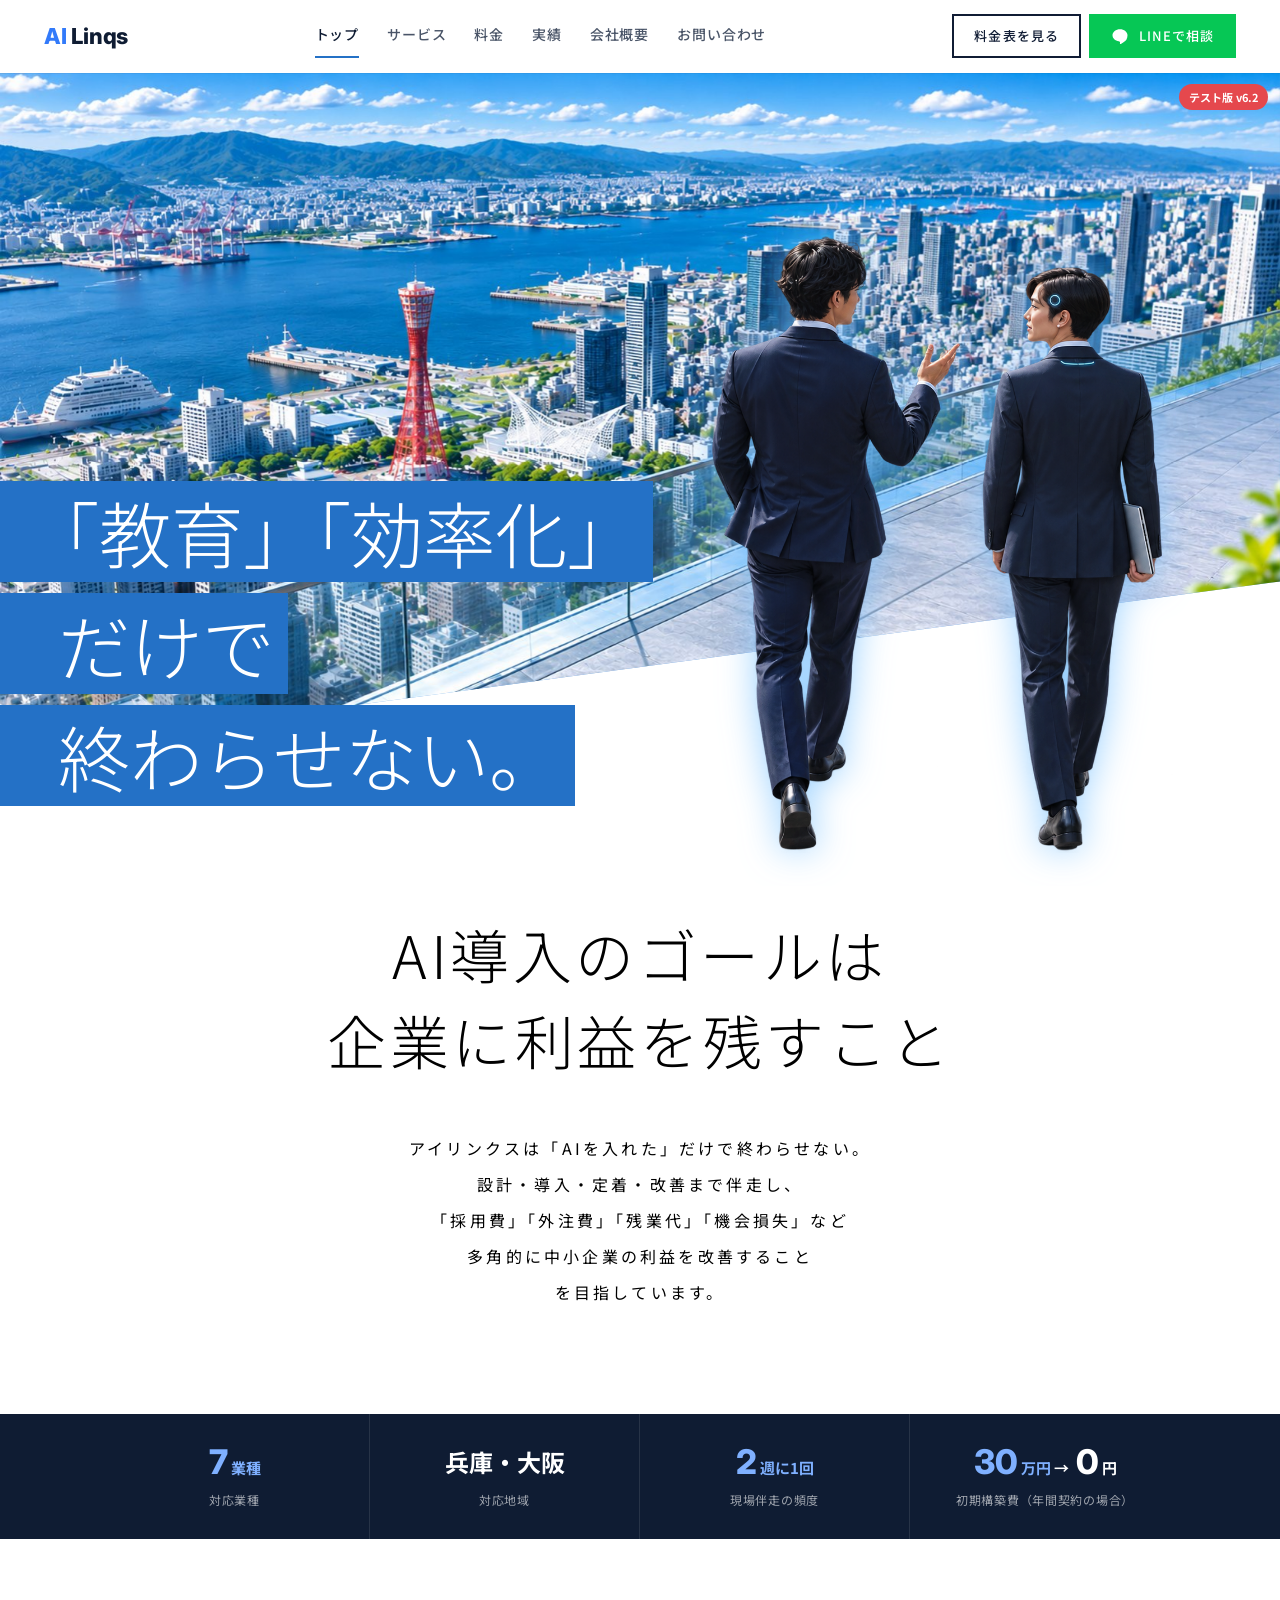
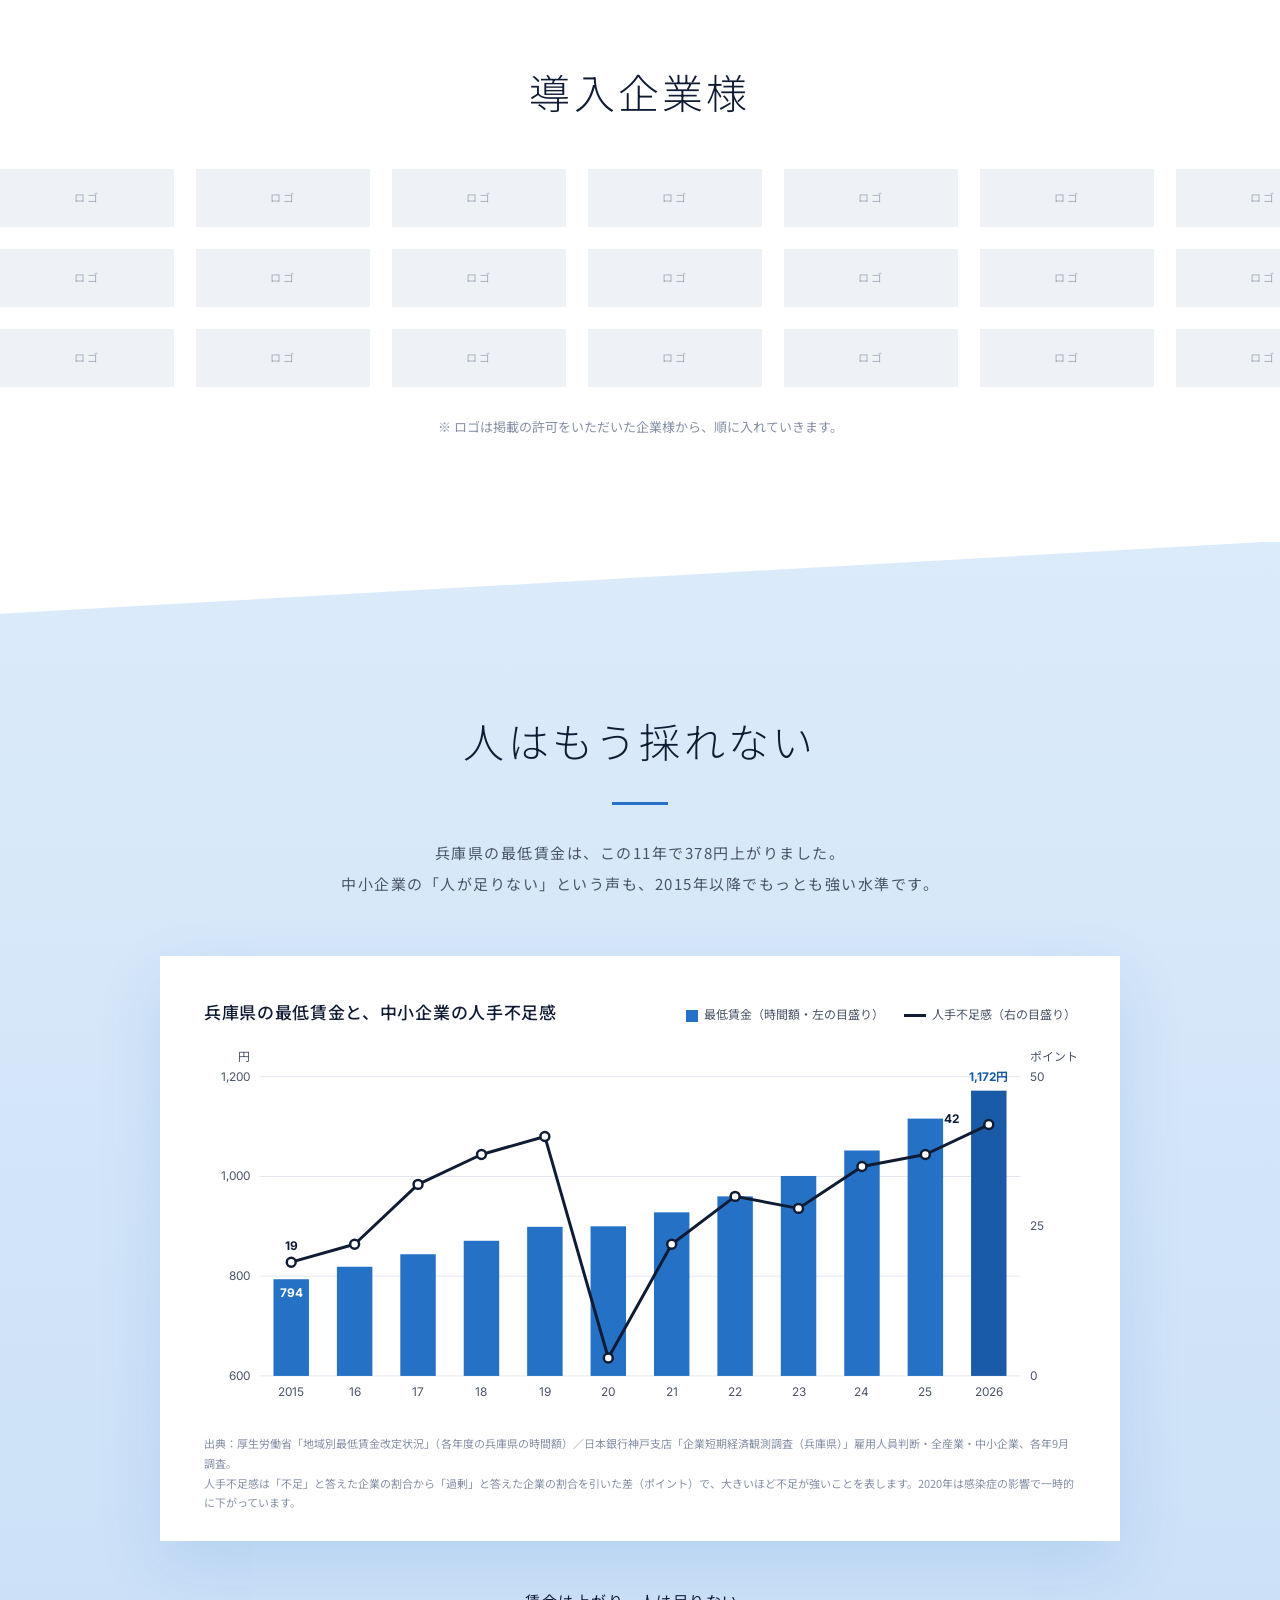
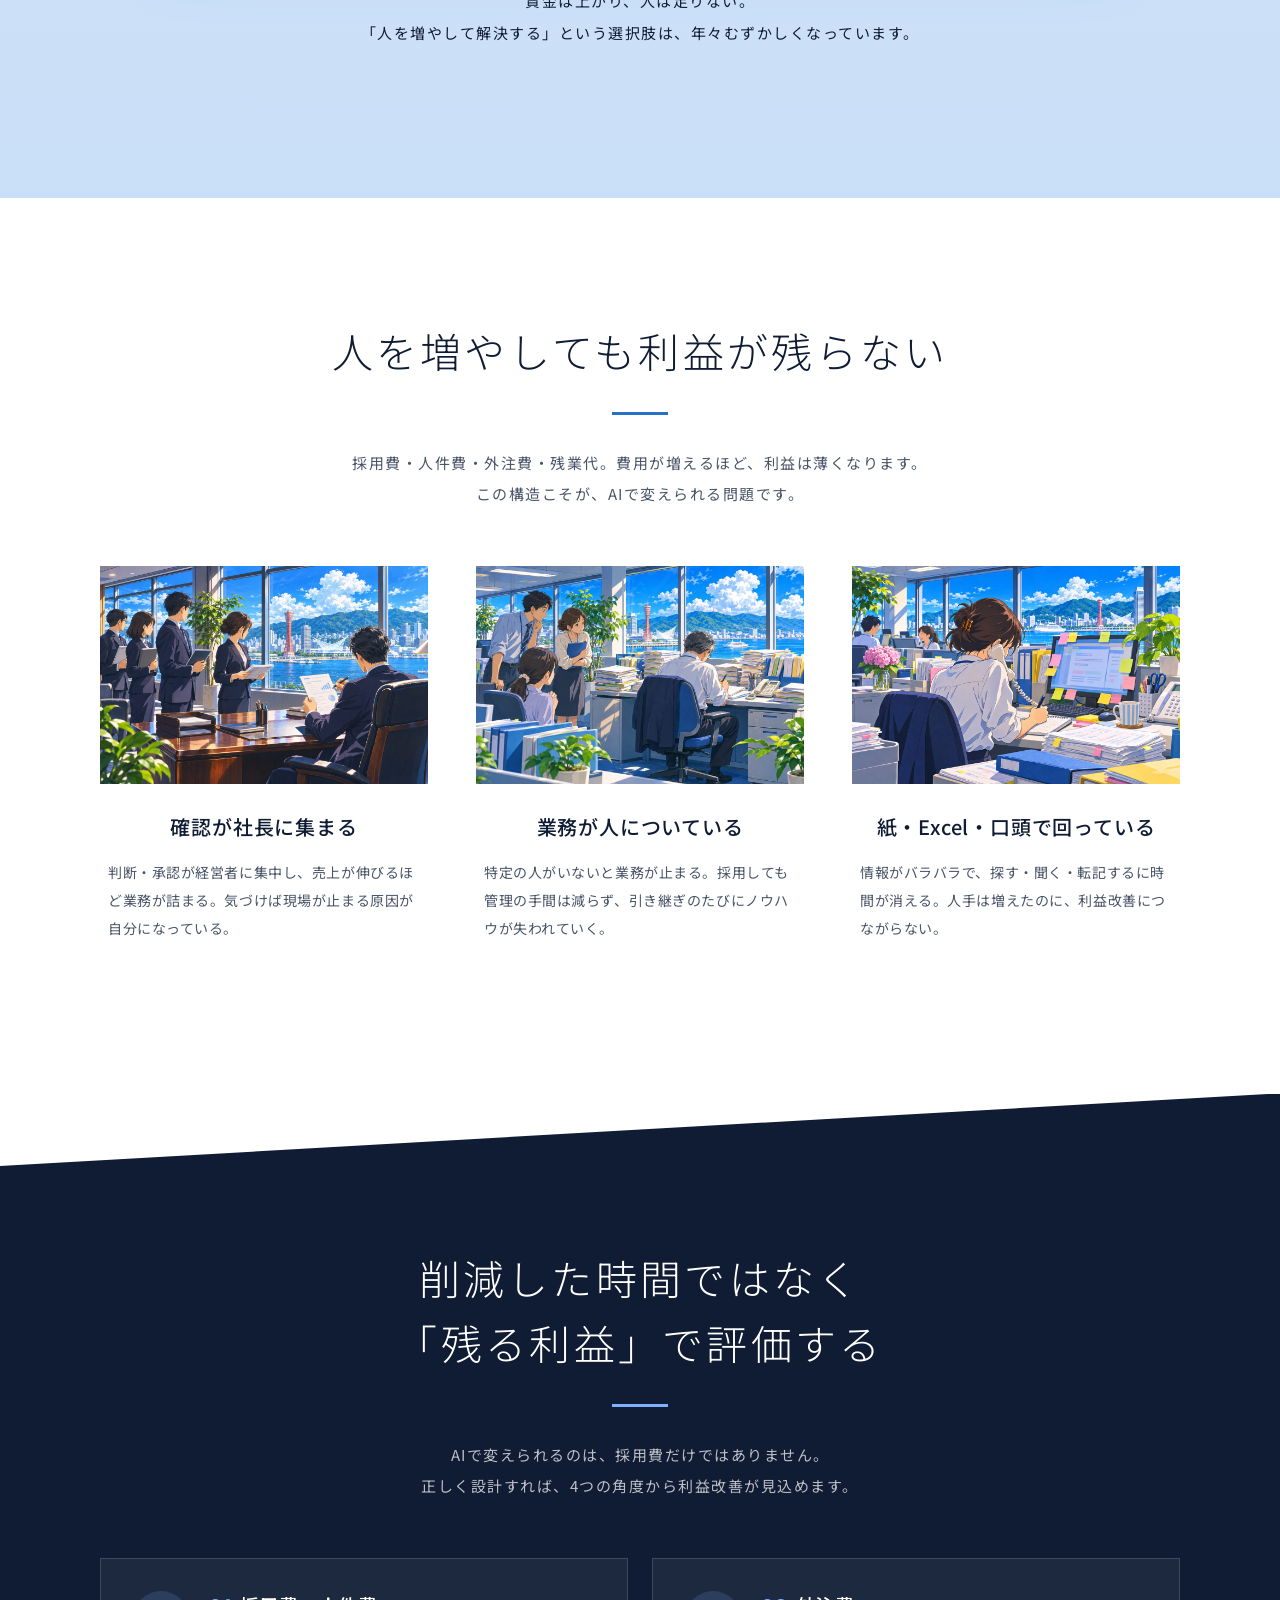
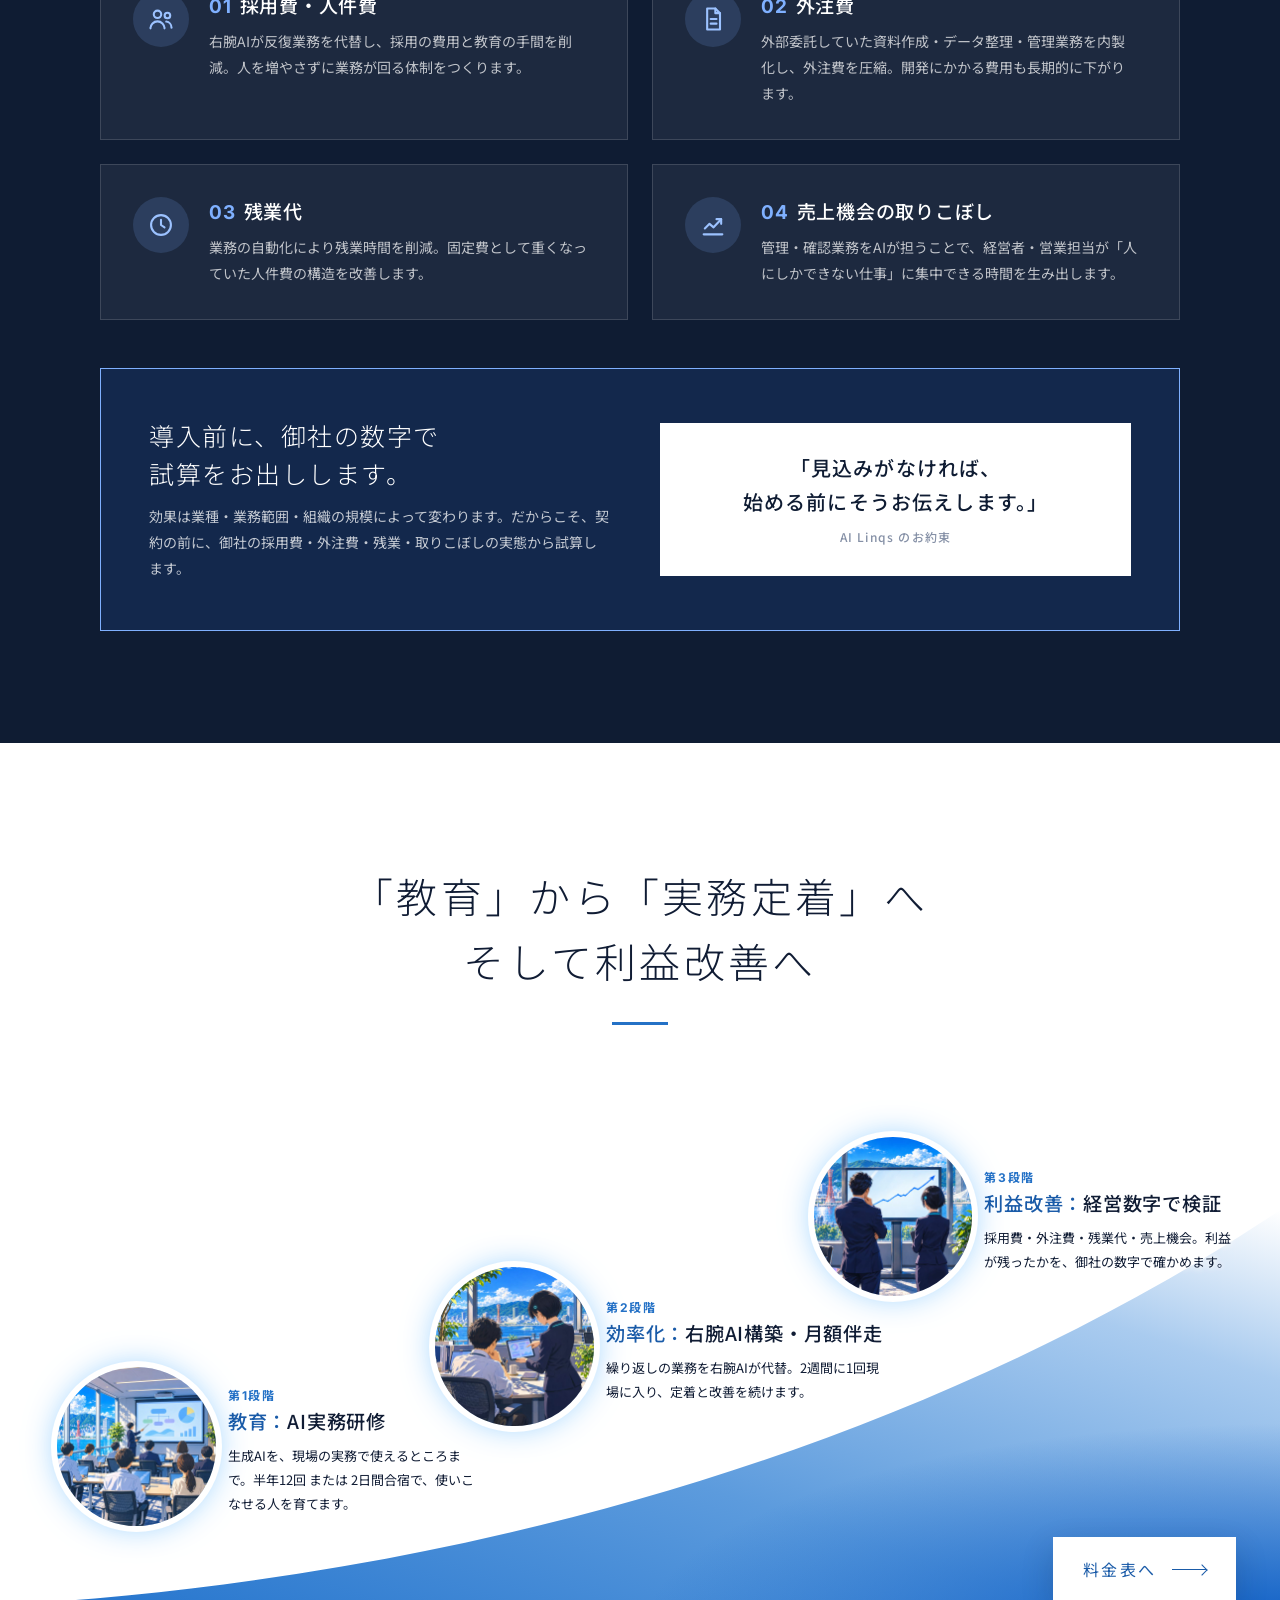
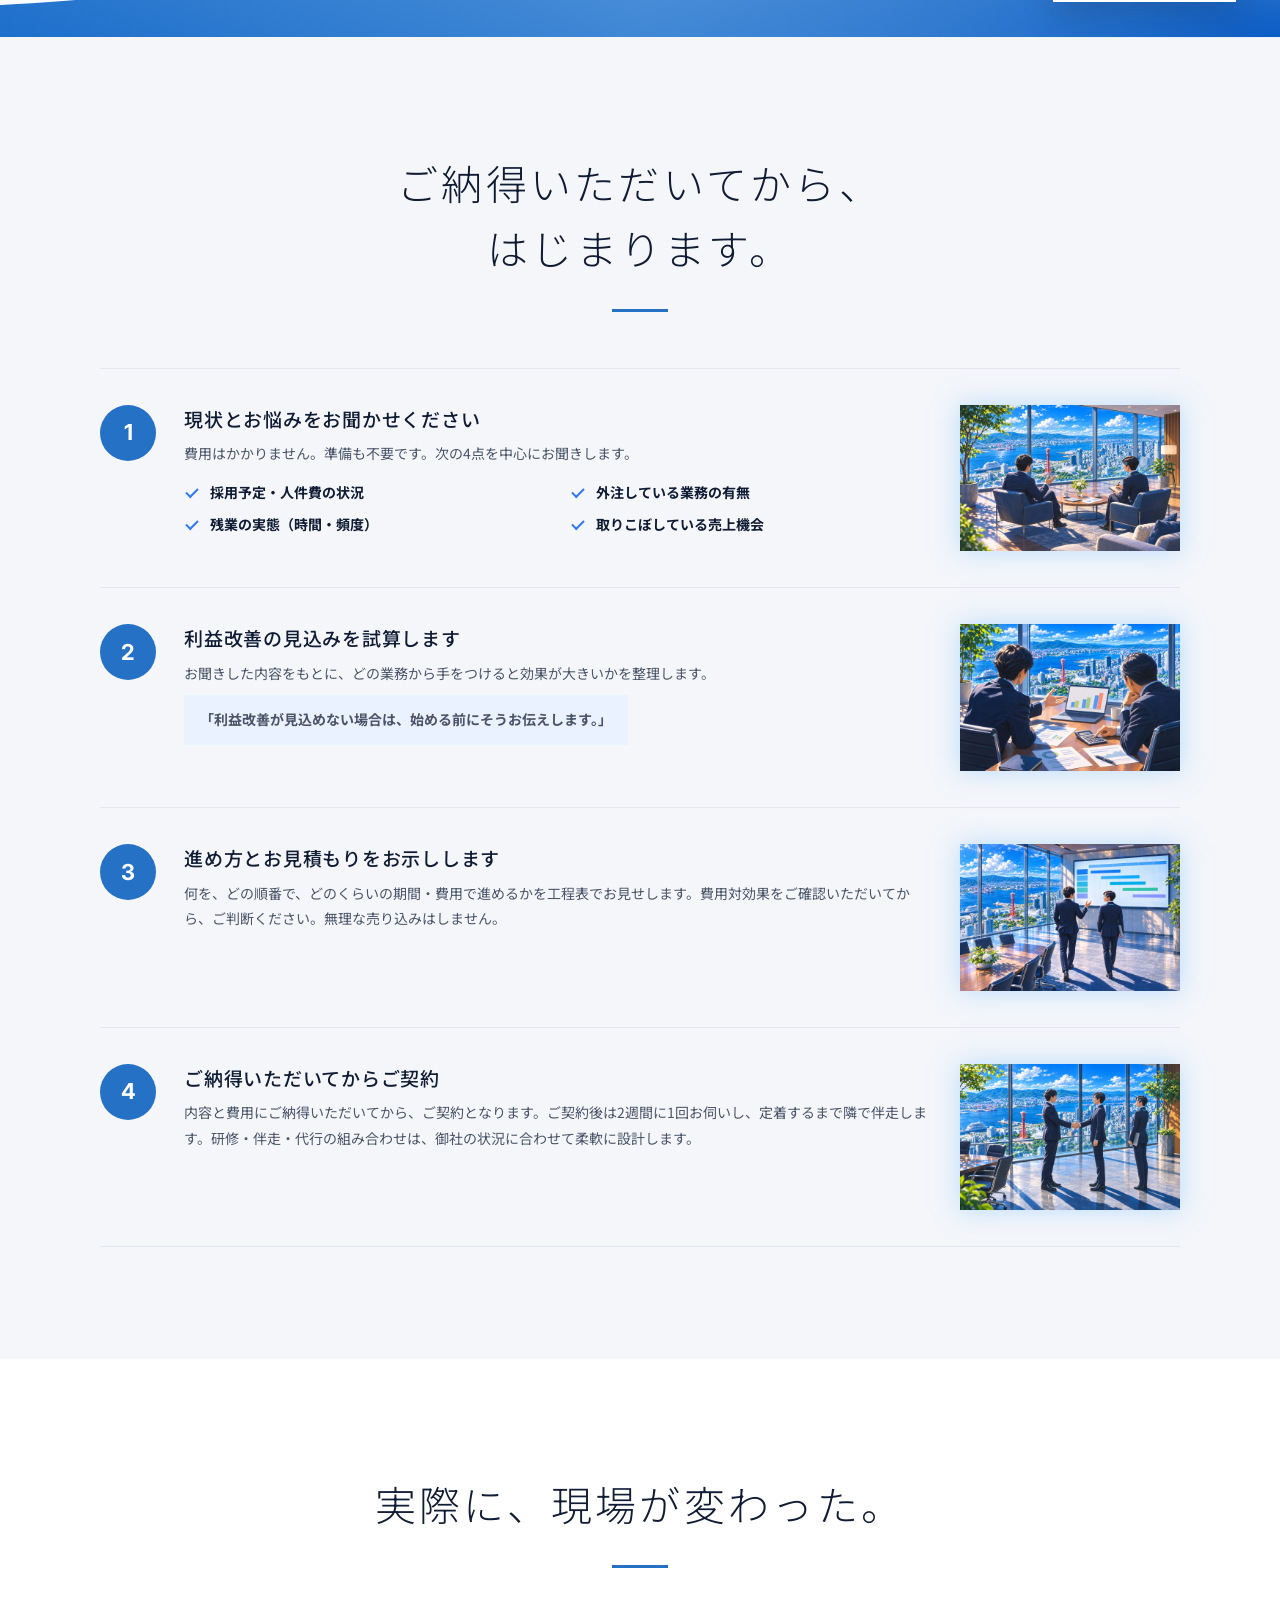
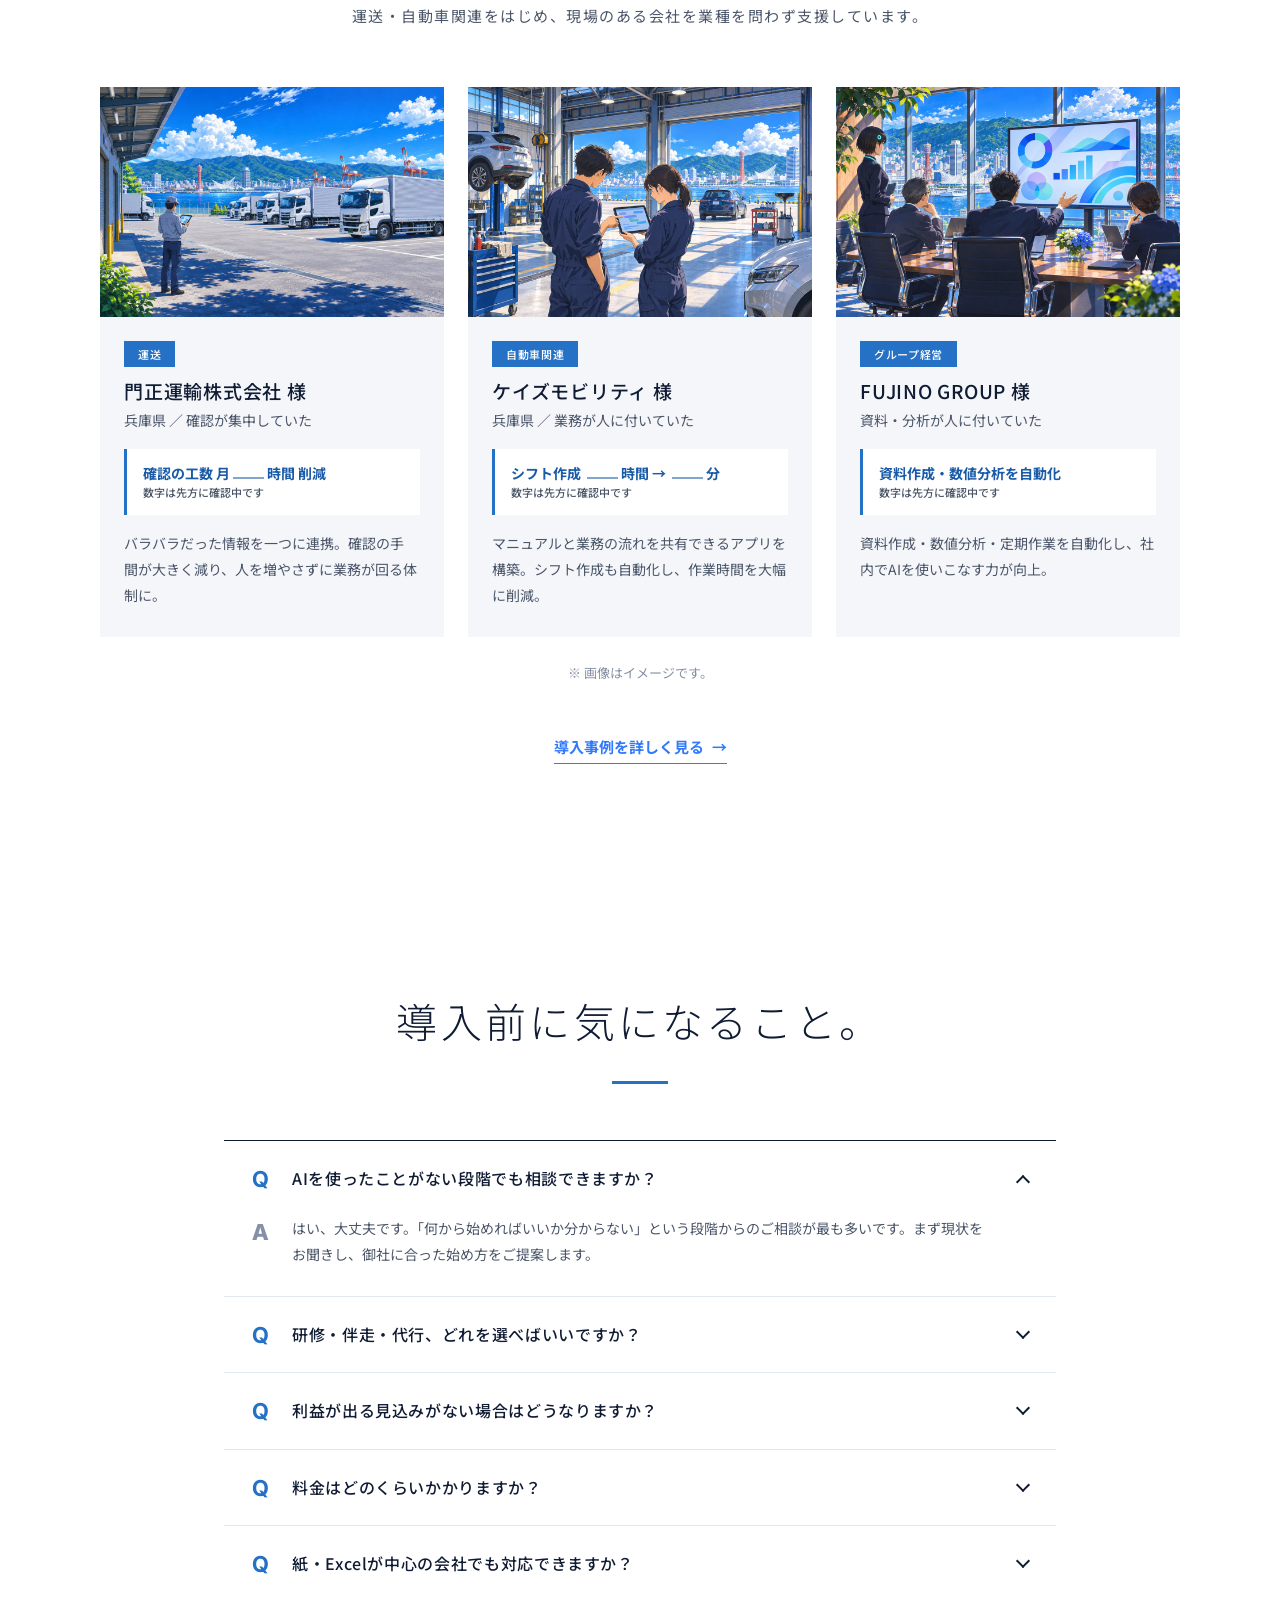
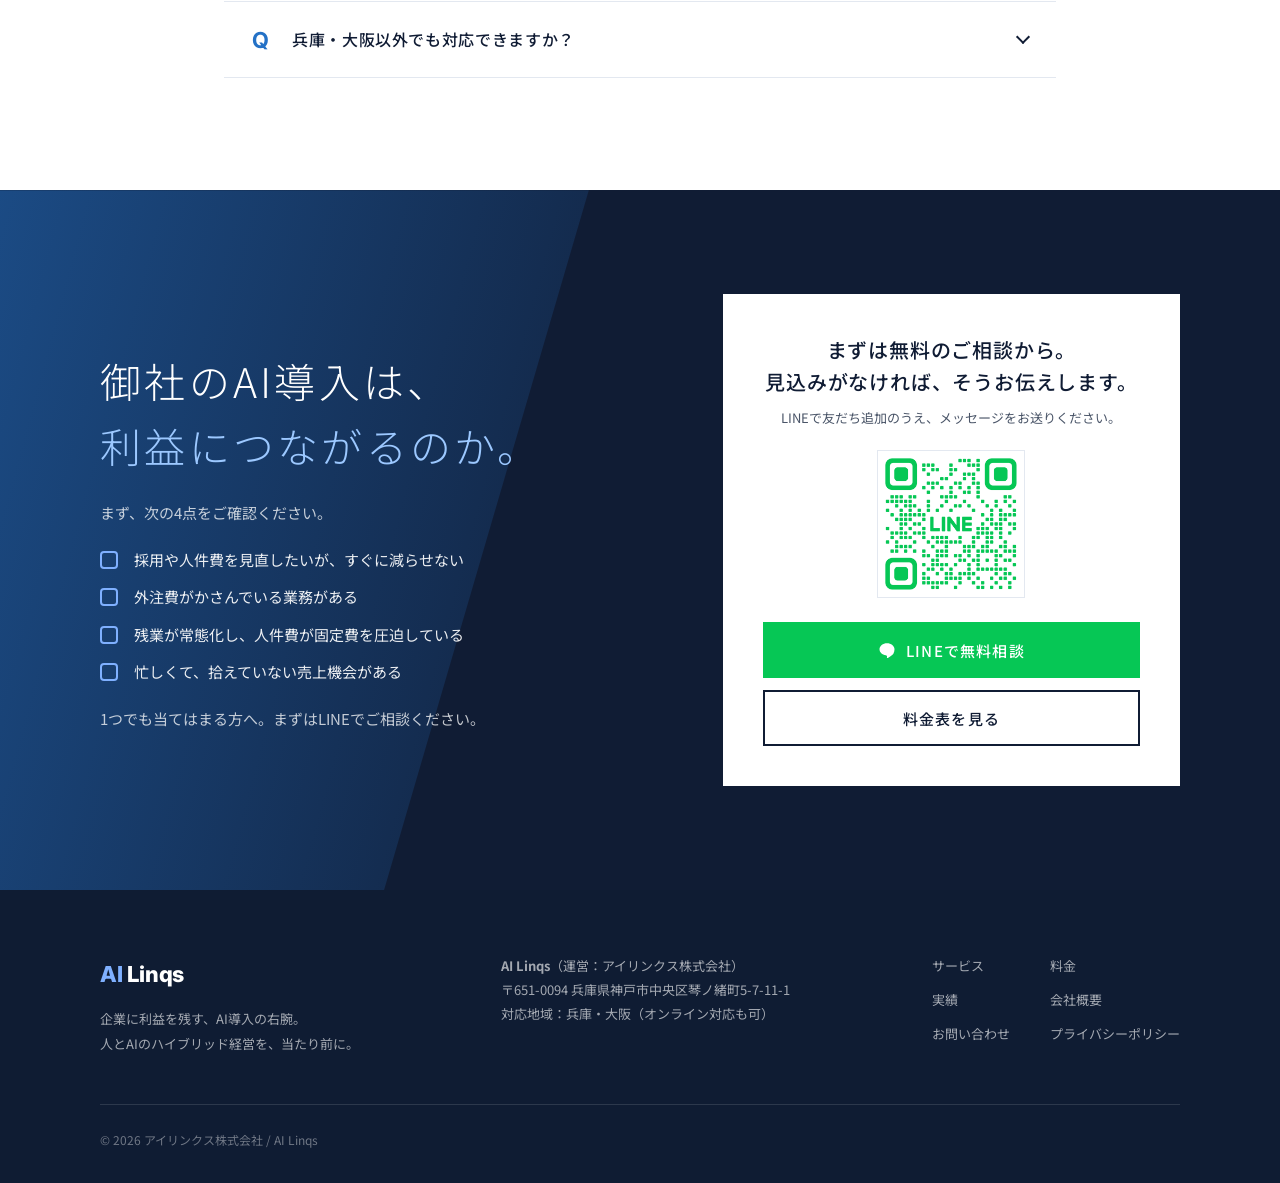
==== commit 25f91d1f: "v6.2：トップページをラフの構成に組み替え（ヒーロー・グラフ・右上がりの図・動き）、ヒーローの絵柄に合わせた画像13枚 Co-Authored-By: Claude Fable 5.2 <norep" ====
--- a/index.html
+++ b/index.html
@@ -12,11 +12,14 @@
 <link rel="apple-touch-icon" sizes="180x180" href="assets/favicon-180.png">
 <link rel="preconnect" href="https://fonts.googleapis.com">
 <link rel="preconnect" href="https://fonts.gstatic.com" crossorigin>
-<link href="https://fonts.googleapis.com/css2?family=Inter:wght@700;800&amp;family=Noto+Sans+JP:wght@400;500;700;900&amp;display=swap" rel="stylesheet">
+<link href="https://fonts.googleapis.com/css2?family=Inter:wght@700;800&amp;family=Noto+Sans+JP:wght@300;400;500;700;900&amp;display=swap" rel="stylesheet">
 <link rel="stylesheet" href="css/style.css">
+<link rel="stylesheet" href="css/top.css">
+<link rel="preload" as="image" href="assets/kv-bg.jpg">
 <script src="js/main.js" defer></script>
+<script src="js/top.js" defer></script>
 </head>
-<body>
+<body class="top">
 <a class="skip" href="#main">本文へスキップ</a>
 <header class="site-header">
   <div class="header-inner">
@@ -34,164 +37,79 @@
   </nav>
 </header>
 <main id="main">
-<section class="hero" id="hero">
-  <div class="hero-inner">
-    <div>
-      <p class="eyebrow">中小企業のための AI 導入パートナー</p>
-      <h1>「教育」「効率化」<br>だけで<br><em>終わらせない。</em></h1>
-      <p class="hero-sub"><strong>AI導入のゴールは、企業に利益を残すこと。</strong><br><span class="nw">AI実務研修・</span><span class="nw">右腕AIの構築・</span><span class="nw">月額伴走・</span><span class="nw">業務システム開発。</span><br>2週間に1回、経営者の隣に座ります。</p>
-      <p class="hero-philosophy">― 人とAIのハイブリッド経営を、当たり前に。</p>
-      <div class="btn-row"><a class="btn btn--line " href="contact.html#contact" data-line-cta><svg viewBox="0 0 24 24" fill="currentColor" aria-hidden="true"><path d="M12 3C6.5 3 2 6.6 2 11.1c0 4 3.6 7.4 8.400 8 .6.1 1.300.4 1.500.8.2.4.1 1 .1 1.400l-.1.800c0 .3-.2 1 .900.600s5.700-3.400 7.700-5.800C21.500 15.300 22 13.300 22 11.100 22 6.600 17.500 3 12 3z"/></svg>LINEで無料相談</a><a class="btn btn--ghost-white " href="price.html">料金表を見る</a></div>
-    </div>
-    <div class="hero-visual">
-      <img src="assets/il-service-advisor.jpg" alt="経営者の隣で、数字を見ながら一緒に考える様子" width="1200" height="800">
-      <p class="hero-chip"><b>2<small>週間に1回</small></b>経営者の隣で伴走</p>
-    </div>
-  </div>
-</section>
+<section class="kv" id="hero">
+  <div class="kv-photo"><img class="kv-bg" src="assets/kv-bg.jpg" alt="" width="1672" height="941" fetchpriority="high"></div>
+  <div class="kv-people-wrap"><img class="kv-people" src="assets/kv-people.png" alt="神戸の港を見下ろしながら、経営者と右腕AIが並んで歩いている" width="1422" height="1106"></div>
+  <h1 class="kv-copy"><span class="band"><span>「教育」「効率化」</span></span><span class="band"><span>だけで</span></span><span class="band"><span>終わらせない。</span></span></h1>
+  <span class="kv-scroll" aria-hidden="true"></span>
+</section>
+
+<section class="lead-sec" id="lead">
+  <h2 class="reveal">AI導入のゴールは<br>企業に利益を残すこと</h2>
+  <p class="reveal"><span>アイリンクスは「AIを入れた」だけで終わらせない。</span><span>設計・導入・定着・改善まで伴走し、</span><span>「採用費」「外注費」「残業代」「機会損失」など</span><span>多角的に中小企業の利益を改善すること</span><span>を目指しています。</span></p>
+</section>
+
 <div class="stats" aria-label="AI Linqs の特徴">
   <div class="stats-inner">
-    <div class="stat"><p class="stat-num">7<small>業種</small></p><p class="stat-label">対応業種</p></div>
+    <div class="stat"><p class="stat-num"><span data-count="7">7</span><small>業種</small></p><p class="stat-label">対応業種</p></div>
     <div class="stat"><p class="stat-num is-text">兵庫・大阪</p><p class="stat-label">対応地域</p></div>
-    <div class="stat"><p class="stat-num">2<small>週に1回</small></p><p class="stat-label">現場伴走の頻度</p></div>
-    <div class="stat"><p class="stat-num">30<small>万円</small><small class="to">→</small> <span class="to">0</span><small class="to">円</small></p><p class="stat-label">初期構築費（年間契約の場合）</p></div>
+    <div class="stat"><p class="stat-num"><span data-count="2">2</span><small>週に1回</small></p><p class="stat-label">現場伴走の頻度</p></div>
+    <div class="stat"><p class="stat-num">30<small>万円</small><small class="to">→</small> <span class="to" data-count="0" data-from="30">0</span><small class="to">円</small></p><p class="stat-label">初期構築費（年間契約の場合）</p></div>
   </div>
 </div>
 
-<section class="section section--bg" id="issues">
-  <div class="container">
-    <p class="sec-label">よくあるお悩み</p>
-    <h2 class="sec-title">人を増やしても、<br>利益が残らない。</h2>
-    <p class="sec-lead">採用費・人件費・外注費・残業代。費用が増えるほど、利益は薄くなります。この構造こそが、AIで変えられる問題です。</p>
+<section class="clients" id="clients">
+  <h2 class="sec-title">導入企業様</h2>
+  <div class="logo-rows" aria-label="導入企業様のロゴ（掲載準備中）">
+    <div class="logo-row"><ul><li>ロゴ</li><li>ロゴ</li><li>ロゴ</li><li>ロゴ</li><li>ロゴ</li><li>ロゴ</li><li>ロゴ</li><li>ロゴ</li><li>ロゴ</li></ul><ul aria-hidden="true"><li>ロゴ</li><li>ロゴ</li><li>ロゴ</li><li>ロゴ</li><li>ロゴ</li><li>ロゴ</li><li>ロゴ</li><li>ロゴ</li><li>ロゴ</li></ul></div>
+    <div class="logo-row"><ul><li>ロゴ</li><li>ロゴ</li><li>ロゴ</li><li>ロゴ</li><li>ロゴ</li><li>ロゴ</li><li>ロゴ</li><li>ロゴ</li><li>ロゴ</li></ul><ul aria-hidden="true"><li>ロゴ</li><li>ロゴ</li><li>ロゴ</li><li>ロゴ</li><li>ロゴ</li><li>ロゴ</li><li>ロゴ</li><li>ロゴ</li><li>ロゴ</li></ul></div>
+    <div class="logo-row"><ul><li>ロゴ</li><li>ロゴ</li><li>ロゴ</li><li>ロゴ</li><li>ロゴ</li><li>ロゴ</li><li>ロゴ</li><li>ロゴ</li><li>ロゴ</li></ul><ul aria-hidden="true"><li>ロゴ</li><li>ロゴ</li><li>ロゴ</li><li>ロゴ</li><li>ロゴ</li><li>ロゴ</li><li>ロゴ</li><li>ロゴ</li><li>ロゴ</li></ul></div>
+  </div>
+  <p class="note">※ ロゴは掲載の許可をいただいた企業様から、順に入れていきます。</p>
+</section>
+
+<section class="why-now" id="why-now">
+  <div class="container">
+    <h2 class="sec-title">人はもう採れない</h2>
+    <p class="sec-lead">兵庫県の最低賃金は、この11年で378円上がりました。<br>中小企業の「人が足りない」という声も、2015年以降でもっとも強い水準です。</p>
+    <figure class="chart-wrap reveal">
+      <div class="chart-head">
+        <h3>兵庫県の最低賃金と、中小企業の人手不足感</h3>
+        <p class="chart-legend"><span><i class="l-bar"></i>最低賃金（時間額・左の目盛り）</span><span><i class="l-line"></i>人手不足感（右の目盛り）</span></p>
+      </div>
+      <div class="chart"><svg viewBox="0 0 880 380" role="img" aria-labelledby="chartTitle chartDesc"><title id="chartTitle">兵庫県の最低賃金と、中小企業の人手不足感の推移</title><desc id="chartDesc">最低賃金は2015年度の794円から2026年度の1,172円へ上昇。人手不足感（不足超の幅）は2015年の19から2026年の42へ拡大。</desc><line class="grid" x1="56" x2="824" y1="336.0" y2="336.0"/><text x="46" y="340.0" text-anchor="end">600</text><line class="grid" x1="56" x2="824" y1="235.3" y2="235.3"/><text x="46" y="239.3" text-anchor="end">800</text><line class="grid" x1="56" x2="824" y1="134.7" y2="134.7"/><text x="46" y="138.7" text-anchor="end">1,000</text><line class="grid" x1="56" x2="824" y1="34.0" y2="34.0"/><text x="46" y="38.0" text-anchor="end">1,200</text><text x="834" y="340.0">0</text><text x="834" y="189.0">25</text><text x="834" y="38.0">50</text><text x="46" y="18" text-anchor="end">円</text><text x="834" y="18">ポイント</text><rect class="bar" x="70.1" y="238.4" width="35.8" height="97.6" style="transition-delay:0.00s"/><text x="88.0" y="356" text-anchor="middle">2015</text><rect class="bar" x="134.1" y="225.8" width="35.8" height="110.2" style="transition-delay:0.06s"/><text x="152.0" y="356" text-anchor="middle">16</text><rect class="bar" x="198.1" y="213.2" width="35.8" height="122.8" style="transition-delay:0.12s"/><text x="216.0" y="356" text-anchor="middle">17</text><rect class="bar" x="262.1" y="199.6" width="35.8" height="136.4" style="transition-delay:0.18s"/><text x="280.0" y="356" text-anchor="middle">18</text><rect class="bar" x="326.1" y="185.5" width="35.8" height="150.5" style="transition-delay:0.24s"/><text x="344.0" y="356" text-anchor="middle">19</text><rect class="bar" x="390.1" y="185.0" width="35.8" height="151.0" style="transition-delay:0.30s"/><text x="408.0" y="356" text-anchor="middle">20</text><rect class="bar" x="454.1" y="170.9" width="35.8" height="165.1" style="transition-delay:0.36s"/><text x="472.0" y="356" text-anchor="middle">21</text><rect class="bar" x="518.1" y="154.8" width="35.8" height="181.2" style="transition-delay:0.42s"/><text x="536.0" y="356" text-anchor="middle">22</text><rect class="bar" x="582.1" y="134.2" width="35.8" height="201.8" style="transition-delay:0.48s"/><text x="600.0" y="356" text-anchor="middle">23</text><rect class="bar" x="646.1" y="108.5" width="35.8" height="227.5" style="transition-delay:0.54s"/><text x="664.0" y="356" text-anchor="middle">24</text><rect class="bar" x="710.1" y="76.3" width="35.8" height="259.7" style="transition-delay:0.60s"/><text x="728.0" y="356" text-anchor="middle">25</text><rect class="bar is-last" x="774.1" y="48.1" width="35.8" height="287.9" style="transition-delay:0.66s"/><text x="792.0" y="356" text-anchor="middle">2026</text><path class="line" d="M88.0 221.2 L152.0 203.1 L216.0 142.7 L280.0 112.5 L344.0 94.4 L408.0 317.9 L472.0 203.1 L536.0 154.8 L600.0 166.9 L664.0 124.6 L728.0 112.5 L792.0 82.3"/><circle class="dot" cx="88.0" cy="221.2" r="4.5"/><circle class="dot" cx="152.0" cy="203.1" r="4.5"/><circle class="dot" cx="216.0" cy="142.7" r="4.5"/><circle class="dot" cx="280.0" cy="112.5" r="4.5"/><circle class="dot" cx="344.0" cy="94.4" r="4.5"/><circle class="dot" cx="408.0" cy="317.9" r="4.5"/><circle class="dot" cx="472.0" cy="203.1" r="4.5"/><circle class="dot" cx="536.0" cy="154.8" r="4.5"/><circle class="dot" cx="600.0" cy="166.9" r="4.5"/><circle class="dot" cx="664.0" cy="124.6" r="4.5"/><circle class="dot" cx="728.0" cy="112.5" r="4.5"/><circle class="dot" cx="792.0" cy="82.3" r="4.5"/><g class="lbl"><text class="v" x="88.0" y="256.4" text-anchor="middle" style="fill:#fff">794</text><text class="v" x="792.0" y="38.1" text-anchor="middle">1,172円</text><text class="v2" x="88.0" y="209.2" text-anchor="middle">19</text><text class="v2" x="762.0" y="80.3" text-anchor="end">42</text></g></svg></div>
+      <figcaption class="chart-src">出典：厚生労働省「地域別最低賃金改定状況」（各年度の兵庫県の時間額）／日本銀行神戸支店「企業短期経済観測調査（兵庫県）」雇用人員判断・全産業・中小企業、各年9月調査。<br>人手不足感は「不足」と答えた企業の割合から「過剰」と答えた企業の割合を引いた差（ポイント）で、大きいほど不足が強いことを表します。2020年は感染症の影響で一時的に下がっています。</figcaption>
+    </figure>
+    <p class="chart-msg reveal">賃金は上がり、人は足りない。<br>「人を増やして解決する」という選択肢は、年々むずかしくなっています。</p>
+  </div>
+</section>
+
+<section class="section" id="issues">
+  <div class="container">
+    <h2 class="sec-title">人を増やしても利益が残らない</h2>
+    <p class="sec-lead">採用費・人件費・外注費・残業代。費用が増えるほど、利益は薄くなります。<br>この構造こそが、AIで変えられる問題です。</p>
     <div class="grid-3 mt-56">
       <article class="pain-card reveal">
-        <img src="assets/issue-01.jpg" alt="" width="1200" height="800" loading="lazy">
-        <div class="pain-body"><h3>確認が、<br>社長に集まる</h3><p>判断・承認が経営者に集中し、売上が伸びるほど業務が詰まる。気づけば現場が止まる原因が自分になっている。</p></div>
+        <div class="pic"><img src="assets/v-issue-01.jpg" alt="" width="1200" height="800" loading="lazy"></div>
+        <div class="pain-body"><h3>確認が社長に集まる</h3><p>判断・承認が経営者に集中し、売上が伸びるほど業務が詰まる。気づけば現場が止まる原因が自分になっている。</p></div>
       </article>
       <article class="pain-card reveal">
-        <img src="assets/issue-02.jpg" alt="" width="1200" height="800" loading="lazy">
-        <div class="pain-body"><h3>人を増やしても、<br>ラクにならない</h3><p>採用しても管理工数が減らず、教育の費用がかさむ。人手は増えたのに、利益改善につながらない。</p></div>
+        <div class="pic"><img src="assets/v-issue-02.jpg" alt="" width="1200" height="800" loading="lazy"></div>
+        <div class="pain-body"><h3>業務が人についている</h3><p>特定の人がいないと業務が止まる。採用しても管理の手間は減らず、引き継ぎのたびにノウハウが失われていく。</p></div>
       </article>
       <article class="pain-card reveal">
-        <img src="assets/issue-03.jpg" alt="" width="1200" height="800" loading="lazy">
-        <div class="pain-body"><h3>紙・Excel・口頭が、<br>混在している</h3><p>情報がバラバラで、特定の人がいないと業務が止まる。引き継ぎも属人化し、ノウハウが蓄積されない。</p></div>
-      </article>
-    </div>
-  </div>
-</section>
-
-<section class="section" id="types">
-  <div class="container">
-    <p class="sec-label">AI Linqsのサービス区分け</p>
-    <h2 class="sec-title">研修・伴走・代行。<br>何が違うのか。</h2>
-    <p class="sec-lead">「AIを入れた」だけでは、利益は変わりません。御社の状況に合わせて3つの関わり方を使い分け、利益改善を最短で実現します。</p>
-    <div class="type-cards mt-56 reveal">
-      <article class="type-card">
-        <span class="badge badge--coaching">研修</span>
-        <h3>教える・育てる</h3>
-        <p class="type-desc">AIをどう使えばいいか分からない段階から、御社の担当者自身が使いこなせるようになるまで伴走します。外部への依存を減らし、社内の「AI人材」を育てます。</p>
-        <ul class="dash-list">
-          <li>AI実務研修</li>
-          <li>AIへの指示の出し方の設計・指導</li>
-          <li>社内AI活用ルールの策定支援</li>
-          <li>管理職・現場担当者向け研修</li>
-        </ul>
-        <div class="type-goal"><p><span>ゴール</span>御社の担当者がAIを自分で使いこなせる状態</p></div>
-      </article>
-      <article class="type-card">
-        <span class="badge badge--banso">伴走</span>
-        <h3>一緒に進む・定着させる</h3>
-        <p class="type-desc">右腕AIを設計・導入したあとも、2週間に1回現場に入り、課題を一緒に解きながら定着・改善を続けます。「入れて終わり」にしない継続支援です。</p>
-        <ul class="dash-list">
-          <li>右腕AIの設計・導入</li>
-          <li>2週間に1回の現場での打ち合わせ</li>
-          <li>業務の流れの改善を継続対応</li>
-          <li>AI活用の段階的な引き上げ支援</li>
-        </ul>
-        <div class="type-goal"><p><span>ゴール</span>御社の現場でAIが使い続けられる状態</p></div>
-      </article>
-      <article class="type-card">
-        <span class="badge badge--daiko">代行</span>
-        <h3>代わりにやる・仕組みを作る</h3>
-        <p class="type-desc">社内アプリ・業務システム・AIによる自動化の開発を、AI Linqsが実装して納品します。「動くシステム」として御社の業務に組み込み、外注費・管理の費用を構造から減らします。</p>
-        <ul class="dash-list">
-          <li>AIによる業務自動化の開発・実装</li>
-          <li>社内アプリ・業務システム制作</li>
-          <li>いまお使いの仕組みとAIの連携・自動化</li>
-          <li>紙・Excel運用のデジタル置き換え</li>
-        </ul>
-        <div class="type-goal"><p><span>ゴール</span>動くシステムを納品し、外注していた業務を社内へ</p></div>
-      </article>
-    </div>
-    <p class="sec-foot"><a class="text-link" href="service.html">サービスを詳しく見る</a></p>
-  </div>
-</section>
-
-<section class="section section--bg" id="map">
-  <div class="container">
-    <p class="sec-label">サービスの全体像</p>
-    <h2 class="sec-title">教育 → 効率化 → 利益改善。<br>3段階で、利益を残す。</h2>
-    <p class="sec-lead">まずは研修から始め、必要に応じて業務改善・システム開発へと広げられます。</p>
-    <dl class="define mt-40 reveal">
-      <div class="icon"><svg viewBox="0 0 24 24" fill="none" stroke="currentColor" stroke-width="1.8" stroke-linecap="round" stroke-linejoin="round" aria-hidden="true"><path d="M12 3v4M12 17v4M3 12h4M17 12h4"/><circle cx="12" cy="12" r="3.2"/></svg></div>
-      <div><dt>右腕AIとは</dt><dd>御社の業務ルールと情報をもとに、確認・管理・作成などの特定の業務を支援・実行するAIの仕組みです。採用や外注の代わりではなく、「経営者の右腕」として働きます。</dd></div>
-    </dl>
-    <div class="tiers mt-24">
-      <article class="tier reveal">
-        <div class="tier-head is-1"><span class="phase">第1段階</span><span class="name">研修</span><span class="goal">教育</span></div>
-        <div class="tier-main">
-          <span class="badge badge--coaching">研修</span>
-          <h3>AI実務研修</h3>
-          <p>ChatGPT・Claudeなどの生成AIを、現場の実務で使えるところまで習得。経営者の言葉に合わせて内容を設計し、半年12回 または 2日間合宿で「使える人材」を育てます。</p>
-          <ul class="tags"><li>入口のサービス</li><li>助成金の対象となる場合あり</li><li>オンライン・対面対応</li></ul>
-        </div>
-        <div class="tier-price">
-          <p class="price-label">料金</p>
-          <p class="price">396,000<small>円／人（税別）</small></p>
-          <p class="price-note">助成金が認められた場合の試算：<br>実質 99,000円／人</p>
-        </div>
-      </article>
-      <article class="tier reveal">
-        <div class="tier-head is-2"><span class="phase">第2段階</span><span class="name">導入</span><span class="goal">効率化</span></div>
-        <div class="tier-main">
-          <span class="badge badge--banso">伴走</span>
-          <h3>右腕AI 導入・継続支援</h3>
-          <p>メール返信・シフト管理・確認業務・資料作成など、繰り返しの業務を右腕AIが代替。初期設計のあとも2週間に1回現場に入り、定着・改善を続けます。</p>
-          <ul class="tags"><li>2週間に1回 現場伴走</li><li>初期構築費30万円 → 年間契約で0円</li></ul>
-          <p class="promise">「見込みがなければ、始める前にそうお伝えします。」</p>
-        </div>
-        <div class="tier-price">
-          <p class="price-label">月額料金</p>
-          <p class="price">18<small>万円／月</small></p>
-          <p class="price-note">現場伴走・保守・機能改善込み</p>
-          <p class="price-sub">相談中心プラン：月7万円<span>LINE相談・オンライン中心</span></p>
-        </div>
-      </article>
-      <article class="tier reveal">
-        <div class="tier-head is-3"><span class="phase">第3段階</span><span class="name">開発</span><span class="goal">利益改善</span></div>
-        <div class="tier-main">
-          <span class="badge badge--daiko">代行・実装</span>
-          <h3>社内システム開発 ＋ 右腕AI実装</h3>
-          <p>会社全体の業務を整理し、既存システムの調整や専用の仕組みの開発を行います。紙・Excel運用の完全デジタル化、外注していた業務の内製化を実現し、外注費・管理の費用を構造から減らします。</p>
-          <ul class="tags"><li>動くシステムを納品</li><li>外注費の内製化</li><li>いまお使いの仕組みとの連携</li></ul>
-        </div>
-        <div class="tier-price">
-          <p class="price-label">料金</p>
-          <p class="price">50<small>万円〜</small></p>
-          <p class="price-note">業務範囲・規模により個別にお見積もり</p>
-        </div>
-      </article>
-    </div>
-    <p class="note mt-24">※ 助成金（人材開発支援助成金）は「認められた場合の試算」です。受給を保証するものではありません。</p>
-    <div class="btn-row"><a class="btn btn--blue" href="price.html">料金表を見る</a><a class="btn btn--ghost" href="service.html">サービスを詳しく見る</a></div>
+        <div class="pic"><img src="assets/v-issue-03.jpg" alt="" width="1200" height="800" loading="lazy"></div>
+        <div class="pain-body"><h3>紙・Excel・口頭で回っている</h3><p>情報がバラバラで、探す・聞く・転記するに時間が消える。人手は増えたのに、利益改善につながらない。</p></div>
+      </article>
+    </div>
   </div>
 </section>
 
 <section class="section section--navy" id="impact">
   <div class="container">
     <p class="sec-label">AI導入が、利益に出る</p>
-    <h2 class="sec-title">利益に効く、4つのポイント。</h2>
-    <p class="sec-lead">AIで変えられるのは、採用費だけではありません。正しく設計すれば、4つの角度から利益改善が見込めます。</p>
+    <h2 class="sec-title">削減した時間ではなく<br>「残る利益」で評価する</h2>
+    <p class="sec-lead">AIで変えられるのは、採用費だけではありません。<br>正しく設計すれば、4つの角度から利益改善が見込めます。</p>
     <div class="grid-2 mt-56">
       <article class="cost-card reveal"><div class="icon"><svg viewBox="0 0 24 24" fill="none" stroke="currentColor" stroke-width="1.8" stroke-linecap="round" stroke-linejoin="round" aria-hidden="true"><circle cx="9" cy="8" r="3.2"/><path d="M3 20c0-3.3 2.7-6 6-6s6 2.7 6 6"/><circle cx="17.5" cy="9" r="2.4"/><path d="M16.5 14.2c2.6.3 4.5 2.5 4.5 5.3"/></svg></div><div><h3><span>01</span>採用費・人件費</h3><p>右腕AIが反復業務を代替し、採用の費用と教育の手間を削減。人を増やさずに業務が回る体制をつくります。</p></div></article>
       <article class="cost-card reveal"><div class="icon"><svg viewBox="0 0 24 24" fill="none" stroke="currentColor" stroke-width="1.8" stroke-linecap="round" stroke-linejoin="round" aria-hidden="true"><path d="M7 3h7l4 4v14H7z"/><path d="M14 3v4h4"/><path d="M10 12h5M10 16h5"/></svg></div><div><h3><span>02</span>外注費</h3><p>外部委託していた資料作成・データ整理・管理業務を内製化し、外注費を圧縮。開発にかかる費用も長期的に下がります。</p></div></article>
@@ -208,15 +126,29 @@
   </div>
 </section>
 
-<section class="section" id="reasons">
-  <div class="container">
-    <p class="sec-label">選ばれる理由</p>
-    <h2 class="sec-title">“研修だけ・導入だけ”で、<br>終わらせない。</h2>
-    <div class="grid-3 why-grid mt-56">
-      <article class="why-card reveal"><span class="why-num" aria-hidden="true">01</span><h3>利益が出るか、<br>始める前に確認する</h3><p>まずお話を伺い、採用費・外注費・残業・取りこぼしの4点から効果を試算します。<strong>見込みがなければ、始める前にそうお伝えします。</strong>安心してご相談ください。</p></article>
-      <article class="why-card reveal"><span class="why-num" aria-hidden="true">02</span><h3>アナログ体制の企業の<br>支援が得意</h3><p>紙や口頭、Excelが中心でも大丈夫です。「うちはまだ紙がメインで」という会社こそ、伸びしろがあります。今のやり方を否定せず、現場に合わせて設計します。</p></article>
-      <article class="why-card reveal"><span class="why-num" aria-hidden="true">03</span><h3>定着まで、2週間に1回<br>隣で伴走</h3><p>資料を渡して終わりにしません。ご契約後は2週間に1回お伺いし、いまの課題をお聞きして解決策を一緒に見つけます。御社に合わせたオーダーメイドの仕組みを、一緒につくります。</p></article>
-    </div>
+
+<section class="growth" id="map">
+  <div class="container">
+    <h2 class="sec-title">「教育」から「実務定着」へ<br>そして利益改善へ</h2>
+  </div>
+  <div class="growth-stage">
+    <svg class="growth-slope" viewBox="0 0 1000 400" preserveAspectRatio="none" aria-hidden="true">
+      <defs>
+        <linearGradient id="gs1" x1="0" y1="1" x2="1" y2="0"><stop offset="0" stop-color="#1D6FCB"/><stop offset=".45" stop-color="#5C9BDD"/><stop offset=".8" stop-color="#A9CBEF"/><stop offset="1" stop-color="#fff"/></linearGradient>
+        <radialGradient id="gs2" cx="1" cy="1" r=".5"><stop offset="0" stop-color="#0B5CC4"/><stop offset="1" stop-color="#0B5CC4" stop-opacity="0"/></radialGradient>
+        <clipPath id="gsClip"><rect class="mask-rect" x="0" y="0" width="1000" height="400"/></clipPath>
+      </defs>
+      <g clip-path="url(#gsClip)">
+        <path d="M0 372 C330 352 700 250 1000 28 L1000 400 L0 400Z" fill="url(#gs1)"/>
+        <path d="M0 372 C330 352 700 250 1000 28 L1000 400 L0 400Z" fill="url(#gs2)"/>
+      </g>
+    </svg>
+    <ol class="growth-items">
+      <li class="g-item"><div class="g-pic"><img src="assets/v-step-01.jpg" alt="" width="640" height="640" loading="lazy"></div><div class="g-text"><p class="g-step">第1段階</p><h3><b>教育：</b>AI実務研修</h3><p>生成AIを、現場の実務で使えるところまで。半年12回 または 2日間合宿で、使いこなせる人を育てます。</p></div></li>
+      <li class="g-item"><div class="g-pic"><img src="assets/v-step-02.jpg" alt="" width="640" height="640" loading="lazy"></div><div class="g-text"><p class="g-step">第2段階</p><h3><b>効率化：</b><span class="nw">右腕AI構築・</span><span class="nw">月額伴走</span></h3><p>繰り返しの業務を右腕AIが代替。2週間に1回現場に入り、定着と改善を続けます。</p></div></li>
+      <li class="g-item"><div class="g-pic"><img src="assets/v-step-03.jpg" alt="" width="640" height="640" loading="lazy"></div><div class="g-text"><p class="g-step">第3段階</p><h3><b>利益改善：</b>経営数字で検証</h3><p>採用費・外注費・残業代・売上機会。利益が残ったかを、御社の数字で確かめます。</p></div></li>
+    </ol>
+    <a class="growth-cta" href="price.html">料金表へ<i aria-hidden="true"></i></a>
   </div>
 </section>
 
@@ -237,7 +169,7 @@
             <li>取りこぼしている売上機会</li>
           </ul>
         </div>
-        <img src="assets/il-step-01.jpg" alt="" width="1200" height="800" loading="lazy">
+        <img src="assets/v-flow-01.jpg" alt="" width="1200" height="800" loading="lazy">
       </li>
       <li class="step reveal">
         <div class="step-num" aria-hidden="true">2</div>
@@ -246,7 +178,7 @@
           <p>お聞きした内容をもとに、どの業務から手をつけると効果が大きいかを整理します。</p>
           <p class="promise">「利益改善が見込めない場合は、始める前にそうお伝えします。」</p>
         </div>
-        <img src="assets/il-step-02.jpg" alt="" width="1200" height="800" loading="lazy">
+        <img src="assets/v-flow-02.jpg" alt="" width="1200" height="800" loading="lazy">
       </li>
       <li class="step reveal">
         <div class="step-num" aria-hidden="true">3</div>
@@ -254,7 +186,7 @@
           <h3>進め方とお見積もりをお示しします</h3>
           <p>何を、どの順番で、どのくらいの期間・費用で進めるかを工程表でお見せします。費用対効果をご確認いただいてから、ご判断ください。無理な売り込みはしません。</p>
         </div>
-        <img src="assets/il-step-03.jpg" alt="" width="1200" height="800" loading="lazy">
+        <img src="assets/v-flow-03.jpg" alt="" width="1200" height="800" loading="lazy">
       </li>
       <li class="step reveal">
         <div class="step-num" aria-hidden="true">4</div>
@@ -262,7 +194,7 @@
           <h3>ご納得いただいてからご契約</h3>
           <p>内容と費用にご納得いただいてから、ご契約となります。ご契約後は2週間に1回お伺いし、定着するまで隣で伴走します。研修・伴走・代行の組み合わせは、御社の状況に合わせて柔軟に設計します。</p>
         </div>
-        <img src="assets/il-step-04.jpg" alt="" width="1200" height="800" loading="lazy">
+        <img src="assets/v-flow-04.jpg" alt="" width="1200" height="800" loading="lazy">
       </li>
     </ol>
   </div>
@@ -275,7 +207,7 @@
     <p class="sec-lead">運送・自動車関連をはじめ、現場のある会社を業種を問わず支援しています。</p>
     <div class="grid-3 mt-56">
       <article class="case-card reveal">
-        <img src="assets/case-01.jpg" alt="" width="1200" height="800" loading="lazy">
+        <div class="pic"><img src="assets/v-case-01.jpg" alt="" width="1200" height="800" loading="lazy"></div>
         <div class="case-body">
           <span class="case-tag">運送</span>
           <h3 class="case-name">門正運輸株式会社 様</h3>
@@ -285,7 +217,7 @@
         </div>
       </article>
       <article class="case-card reveal">
-        <img src="assets/case-02.jpg" alt="" width="1200" height="800" loading="lazy">
+        <div class="pic"><img src="assets/v-case-02.jpg" alt="" width="1200" height="800" loading="lazy"></div>
         <div class="case-body">
           <span class="case-tag">自動車関連</span>
           <h3 class="case-name">ケイズモビリティ 様</h3>
@@ -295,7 +227,7 @@
         </div>
       </article>
       <article class="case-card reveal">
-        <img src="assets/case-03.jpg" alt="" width="1200" height="800" loading="lazy">
+        <div class="pic"><img src="assets/v-case-03.jpg" alt="" width="1200" height="800" loading="lazy"></div>
         <div class="case-body">
           <span class="case-tag">グループ経営</span>
           <h3 class="case-name">FUJINO GROUP 様</h3>
@@ -305,20 +237,8 @@
         </div>
       </article>
     </div>
-    <p class="note mt-24">※ 写真はイメージです。</p>
+    <p class="note mt-24">※ 画像はイメージです。</p>
     <p class="sec-foot"><a class="text-link" href="works.html">導入事例を詳しく見る</a></p>
-  </div>
-</section>
-
-<section class="section section--bg" id="philosophy">
-  <div class="container split">
-    <div class="prose reveal">
-      <p class="sec-label">私たちの考え方</p>
-      <h2 class="sec-title">AIを入れて、<br><span class="nw">人はもっと、</span><span class="nw">人らしく働く。</span></h2>
-      <p>AIに任せられることはAIに任せ、人は、人にしかできない仕事に力を注ぐ。働きがいが高まり、生産性が上がり、会社に利益が残っていく。それが、AI Linqs の考える<span class="nw">「人とAIのハイブリッド経営」</span>です。</p>
-      <p class="sec-foot"><a class="text-link" href="about.html">会社概要を見る</a></p>
-    </div>
-    <img class="reveal" src="assets/il-philosophy.jpg" alt="社員同士が笑顔で話し合う様子" width="1200" height="800" loading="lazy">
   </div>
 </section>
 
@@ -381,6 +301,6 @@
   </div>
 </footer>
 <div class="sticky-cta" id="stickyCta" hidden><a class="btn btn--line " href="contact.html#contact" data-line-cta><svg viewBox="0 0 24 24" fill="currentColor" aria-hidden="true"><path d="M12 3C6.5 3 2 6.6 2 11.1c0 4 3.6 7.4 8.400 8 .6.1 1.300.4 1.500.8.2.4.1 1 .1 1.400l-.1.800c0 .3-.2 1 .900.600s5.700-3.400 7.700-5.800C21.500 15.300 22 13.300 22 11.100 22 6.600 17.500 3 12 3z"/></svg>LINEで相談</a><a class="btn btn--ghost " href="price.html">料金表を見る</a></div>
-<div class="test-badge" id="testBadge" hidden>テスト版 v6</div>
+<div class="test-badge" id="testBadge" hidden>テスト版 v6.2</div>
 </body>
 </html>
--- a/css/top.css
+++ b/css/top.css
@@ -0,0 +1,223 @@
+/* AI Linqs v6.2 トップページ専用（index.html だけが読み込む）
+   ヒーローのデザインから読み取ったルール：
+   1. 見出しは細い角ゴシック・中央ぞろえ・字間ひろめ
+   2. 角は丸めない（帯・カード・ボタンとも直角）
+   3. 青の帯 #2471C6 に白い文字。帯は画面の左端から伸びる
+   4. 斜めの切り口（右上がり）で場面をつなぐ
+   5. 絵は青空と港の鮮やかなイラスト。切り抜きには淡い水色の光
+   6. 右上がりの青いグラデーションで「伸びていく」を表す */
+.top{
+  --band:#2471C6; --band-dark:#1A5BA8; --sky:#EAF3FC; --sky-2:#D5E7FA;
+  --ink:#101C34; --r-s:0px; --r-m:0px; --r-l:0px;
+  --u:min(1vw,16px);
+  --ease:cubic-bezier(.2,.8,.2,1);
+}
+.top .btn{border-radius:0;font-weight:500;letter-spacing:.08em}
+.top .site-header{border-bottom-color:transparent;box-shadow:0 1px 0 rgba(16,28,52,.06)}
+.top .gnav{font-weight:500;letter-spacing:.06em}
+.top .gnav a:hover,.top .gnav a.is-active{border-color:var(--band)}
+.top .sec-label{display:none}
+.top main h3{font-weight:500;letter-spacing:.04em}
+
+/* ---------- 見出し：細字・中央・下に短い青帯 ---------- */
+.top .sec-title,.top .closing h2{font-weight:300;text-align:center;letter-spacing:.08em;line-height:1.6;font-size:clamp(25px,3.2vw,44px);color:var(--ink)}
+.top .section--navy .sec-title,.top .closing h2{color:#fff}
+.top .sec-title::after{content:"";display:block;width:56px;height:3px;background:var(--band);margin:28px auto 0;transform-origin:left;transition:transform .9s var(--ease) .2s}
+.top .section--navy .sec-title::after{background:#7FB0FF}
+.js.top-anim .top .sec-title:not(.is-in)::after{transform:scaleX(0)}
+.top .sec-lead{margin:32px auto 0;text-align:center;letter-spacing:.1em;line-height:2.1;font-size:15px;max-width:760px}
+.top .sec-foot,.top .section .btn-row{text-align:center;justify-content:center}
+.top .note{text-align:center}
+
+/* ---------- ヒーロー ---------- */
+.kv{position:relative;height:calc(63.5*var(--u));overflow:hidden;background:#fff}
+.kv-photo{position:absolute;inset:0 0 auto 0;height:calc(53.1*var(--u));clip-path:polygon(0 0,100% 0,100% 74.8%,0 100%);overflow:hidden;background:#6FA9E6}
+.kv-bg{width:100%;height:100%;object-fit:cover;object-position:50% 0;will-change:transform}
+.kv-people{position:absolute;z-index:2;top:calc(12.5*var(--u));right:calc(-5.6*var(--u));width:calc(62.3*var(--u));max-width:none;filter:drop-shadow(0 0 calc(1.4*var(--u)) rgba(126,196,255,.8));will-change:transform}
+.kv-copy{position:absolute;z-index:3;left:0;top:calc(31.9*var(--u));display:grid;gap:calc(.85*var(--u));justify-items:start;font-size:calc(5.66*var(--u));font-weight:300;line-height:1;letter-spacing:0;color:#fff;word-break:keep-all}
+.kv-copy .band{position:relative;display:flex;align-items:center;height:calc(7.9*var(--u));padding:0 calc(1.1*var(--u)) 0 calc(4.5*var(--u));white-space:nowrap}
+.kv-copy .band::before{content:"";position:absolute;inset:0;background:var(--band);transform-origin:left}
+.kv-copy .band > span{position:relative}
+.kv-copy .band:first-child > span{margin-left:-.42em}
+.kv-scroll{position:absolute;z-index:3;left:50%;bottom:calc(1.6*var(--u));width:1px;height:calc(4*var(--u));background:linear-gradient(var(--band),rgba(36,113,198,0));overflow:hidden}
+
+@keyframes kvWipe{from{transform:scaleX(0)}to{transform:scaleX(1)}}
+@keyframes kvText{from{opacity:0;transform:translateX(-.4em)}to{opacity:1;transform:none}}
+@keyframes kvZoom{from{transform:scale(1.12)}to{transform:scale(1)}}
+@keyframes kvRise{from{opacity:0;transform:translateY(calc(4*var(--u)))}to{opacity:1;transform:none}}
+@keyframes kvDrop{0%{transform:translateY(-100%)}60%,100%{transform:translateY(100%)}}
+.top-anim .kv-bg{animation:kvZoom 2.6s var(--ease) both}
+.top-anim .kv-people-wrap{animation:kvRise 1.3s var(--ease) .35s both}
+.top-anim .kv-copy .band::before{animation:kvWipe .8s var(--ease) both}
+.top-anim .kv-copy .band > span{animation:kvText .7s var(--ease) both}
+.top-anim .kv-copy .band:nth-child(1)::before{animation-delay:.7s}.top-anim .kv-copy .band:nth-child(1) > span{animation-delay:1s}
+.top-anim .kv-copy .band:nth-child(2)::before{animation-delay:.9s}.top-anim .kv-copy .band:nth-child(2) > span{animation-delay:1.2s}
+.top-anim .kv-copy .band:nth-child(3)::before{animation-delay:1.1s}.top-anim .kv-copy .band:nth-child(3) > span{animation-delay:1.4s}
+.top-anim .kv-scroll::after{content:"";position:absolute;inset:0;background:#fff;animation:kvDrop 2.2s ease-in-out 2s infinite}
+
+/* ---------- 導入文 ---------- */
+.lead-sec{padding:calc(2*var(--u)) 24px 104px;text-align:center}
+.lead-sec h2{font-weight:300;font-size:clamp(28px,4.6vw,64px);line-height:1.45;letter-spacing:.06em;color:#000}
+.lead-sec p{margin:48px auto 0;font-size:clamp(14px,1.25vw,18px);line-height:2.25;letter-spacing:.2em;color:#000}
+.lead-sec p span{display:block}
+
+/* ---------- 数字の帯 ---------- */
+.top .stats{border-top:0}
+.top .stat-num.is-text{font-weight:700}
+
+/* ---------- 導入企業（流れるロゴ） ---------- */
+.clients{padding:120px 0 104px;overflow:hidden}
+.clients .sec-title::after{display:none}
+.logo-rows{margin-top:44px;display:grid;gap:22px}
+.logo-row{display:flex;width:max-content;gap:22px}
+.logo-row > ul{display:flex;gap:22px}
+.logo-row li{width:clamp(132px,13.6vw,196px);aspect-ratio:3/1;background:#EEF1F5;display:flex;align-items:center;justify-content:center;font-size:11px;letter-spacing:.2em;color:#A3ACBB}
+@keyframes marquee{from{transform:translateX(0)}to{transform:translateX(calc(-50% - 11px))}}
+.top-anim .logo-row{animation:marquee 46s linear infinite}
+.top-anim .logo-row:nth-child(2){animation-direction:reverse;animation-duration:54s}
+.top-anim .logo-row:nth-child(3){animation-duration:62s}
+.clients .note{margin-top:28px}
+
+/* ---------- 人はもう採れない（グラフ） ---------- */
+.top .why-now{position:relative;background:linear-gradient(180deg,#DCEBFA 0%,#C9DFF7 100%);padding:128px 0 150px;padding-top:calc(128px + 3*var(--u))}
+.top .why-now::before,.top #impact::before{content:"";position:absolute;left:0;right:0;top:-1px;height:calc(5.6*var(--u) + 1px);background:#fff;clip-path:polygon(0 0,100% 0,0 100%);pointer-events:none}
+.chart-wrap{margin:56px auto 0;max-width:960px;background:#fff;padding:40px 44px 28px;box-shadow:0 24px 60px rgba(36,113,198,.14)}
+.chart-head{display:flex;flex-wrap:wrap;justify-content:space-between;align-items:baseline;gap:8px 24px}
+.chart-head h3{font-size:17px}
+.chart-legend{display:flex;gap:20px;font-size:12px;color:var(--text)}
+.chart-legend i{display:inline-block;vertical-align:middle;margin-right:6px}
+.chart-legend .l-bar{width:12px;height:12px;background:var(--band)}
+.chart-legend .l-line{width:22px;height:0;border-top:3px solid var(--navy)}
+.chart svg{display:block;width:100%;height:auto;margin-top:16px;overflow:visible}
+.chart .bar{fill:var(--band);transform-box:fill-box;transform-origin:bottom;transition:transform .9s var(--ease)}
+.chart .bar.is-last{fill:var(--band-dark)}
+.chart .line{fill:none;stroke:var(--navy);stroke-width:3;stroke-linejoin:round;stroke-linecap:round;transition:stroke-dashoffset 1.8s ease .5s}
+.chart .dot{fill:#fff;stroke:var(--navy);stroke-width:2.5;transition:opacity .4s ease 1.6s}
+.chart .lbl{transition:opacity .5s ease 1.2s}
+.chart text{font-family:var(--num);font-size:12px;fill:var(--text)}
+.chart .grid{stroke:var(--line);stroke-width:1}
+.chart .v{font-weight:700;fill:var(--band-dark)}
+.chart .v2{font-weight:700;fill:var(--navy)}
+.js.top-anim .chart:not(.is-in) .bar{transform:scaleY(0)}
+.js.top-anim .chart:not(.is-in) .line{stroke-dashoffset:var(--len)}
+.js.top-anim .chart:not(.is-in) .dot,.js.top-anim .chart:not(.is-in) .lbl{opacity:0}
+.chart-src{margin-top:14px;font-size:11px;line-height:1.8;color:var(--mute)}
+.chart-msg{margin:44px auto 0;max-width:760px;text-align:center;letter-spacing:.1em;line-height:2.1;font-size:15px;color:var(--ink)}
+
+/* ---------- 人を増やしても利益が残らない ---------- */
+.top #issues{background:#fff;padding-top:120px}
+.top .pain-card{box-shadow:none;background:none;text-align:center}
+.top .pain-card .pic{overflow:hidden}
+.top .pain-card img{transition:transform 1.2s var(--ease)}
+.top .pain-card:hover img{transform:scale(1.05)}
+.top .pain-body{padding:28px 8px 0}
+.top .pain-body h3{font-size:20px;margin-bottom:16px}
+.top .pain-body p{text-align:left;line-height:2;letter-spacing:.04em}
+.top #issues .grid-3{gap:48px}
+
+/* ---------- 残る利益で評価する ---------- */
+.top #impact{position:relative;padding-top:calc(112px + 3*var(--u));margin-top:40px}
+.top .cost-card{transition:background .3s,border-color .3s,transform .3s}
+.top .cost-card:hover{background:rgba(255,255,255,.1);border-color:rgba(127,176,255,.6);transform:translateY(-4px)}
+.top .cost-card h3 span{font-weight:700}
+.top .trial h3{font-weight:300;letter-spacing:.06em;font-size:25px}
+.top .trial .trial-quote{font-weight:500;letter-spacing:.06em}
+
+/* ---------- 教育 → 実務定着 → 利益改善 ---------- */
+.growth{position:relative;padding:120px 0 0;overflow:hidden;background:#fff}
+.growth-stage{position:relative;height:clamp(520px,46vw,680px);margin-top:24px}
+.growth-slope{position:absolute;inset:auto 0 0 0;width:100%;height:78%}
+.growth-slope .mask-rect{transition:transform 2s var(--ease)}
+.js.top-anim .growth-stage:not(.is-in) .mask-rect{transform:scaleX(0)}
+.growth-items{position:absolute;inset:0;max-width:1240px;margin:0 auto}
+.g-item{position:absolute;display:flex;align-items:center;width:34%;transition:opacity .8s ease,transform .8s var(--ease)}
+.g-item:nth-child(1){left:3%;bottom:19%;transition-delay:.3s}
+.g-item:nth-child(2){left:33.5%;bottom:36%;transition-delay:.75s}
+.g-item:nth-child(3){left:64%;bottom:58%;transition-delay:1.2s}
+.js.top-anim .growth-stage:not(.is-in) .g-item{opacity:0;transform:translateY(28px) scale(.94)}
+.g-pic{flex:0 0 auto;width:clamp(120px,12.4vw,172px);aspect-ratio:1;border-radius:50%;overflow:hidden;background:var(--sky-2);box-shadow:0 0 0 6px #fff,0 0 32px rgba(126,196,255,.9)}
+.g-pic img{width:100%;height:100%;object-fit:cover}
+.g-text{margin-left:-18px;position:relative;padding:0 0 0 30px}
+.g-text .g-step{font-family:var(--num);font-weight:700;font-size:12px;letter-spacing:.14em;color:var(--band)}
+.g-text h3{font-size:clamp(16px,1.5vw,20px);line-height:1.5;white-space:nowrap}
+.g-text h3 b{font-weight:500;color:var(--band-dark)}
+.g-text p{margin-top:8px;font-size:13px;line-height:1.85;color:var(--ink);text-shadow:0 0 10px #fff,0 0 10px #fff,0 0 4px #fff}
+.growth-cta{position:absolute;right:max(24px,calc((100% - 1192px)/2));bottom:6%;background:#fff;color:var(--band-dark);padding:18px 30px;font-size:16px;letter-spacing:.14em;display:inline-flex;align-items:center;gap:16px;box-shadow:0 12px 32px rgba(16,28,52,.2);transition:background .25s,color .25s,gap .25s}
+.growth-cta::after{content:"";width:34px;height:1px;background:currentColor;box-shadow:0 0 0 0 currentColor;position:relative}
+.growth-cta i{position:absolute;right:30px;width:8px;height:8px;border-top:1px solid currentColor;border-right:1px solid currentColor;transform:rotate(45deg)}
+.growth-cta:hover{background:var(--ink);color:#fff;gap:24px}
+
+/* ---------- 流れ・事例・質問 ---------- */
+.top #flow{background:var(--bg)}
+.top .step h3{font-size:19px}
+.top .step-num{border-radius:50%;background:var(--band);font-weight:700}
+.top .step img{box-shadow:0 0 24px rgba(126,196,255,.5)}
+.top .case-card{border:0;background:var(--bg)}
+.top .case-card .pic{overflow:hidden}
+.top .case-card img{transition:transform 1.2s var(--ease)}
+.top .case-card:hover img{transform:scale(1.05)}
+.top .case-tag{border-radius:0;background:var(--band);padding:3px 14px;font-weight:500}
+.top .case-metric{background:#fff;color:var(--band-dark);font-weight:700;border-left:3px solid var(--band)}
+.top .faq{box-shadow:none;border-top:1px solid var(--ink)}
+.top .faq details{border-bottom:1px solid var(--line)}
+.top .faq summary{font-weight:500;letter-spacing:.04em}
+.top .faq summary::before{color:var(--band);font-weight:700}
+
+/* ---------- 締め ---------- */
+.top .closing{background:var(--ink)}
+.top .closing::before{left:0;top:0;width:100%;height:100%;background:linear-gradient(105deg,rgba(36,113,198,.55),rgba(36,113,198,0) 60%);clip-path:polygon(0 0,46% 0,30% 100%,0 100%)}
+.top .closing h2{text-align:left}
+.top .closing h2 em{color:#9CC8FF}
+.top .closing-card h3{font-weight:500}
+
+/* ---------- 出現の動き（順番にずらす） ---------- */
+.top .grid-3 > .reveal:nth-child(2),.top .grid-2 > .reveal:nth-child(2){transition-delay:.12s}
+.top .grid-3 > .reveal:nth-child(3),.top .grid-2 > .reveal:nth-child(3){transition-delay:.24s}
+.top .grid-2 > .reveal:nth-child(4){transition-delay:.36s}
+.js .top .reveal{transform:translateY(28px);transition-duration:.9s;transition-timing-function:var(--ease)}
+.js .top .reveal.is-in{transform:none}
+
+@media (prefers-reduced-motion:reduce){
+  .top *,.top *::before,.top *::after{animation:none !important;transition:none !important}
+}
+
+/* ---------- レスポンシブ ---------- */
+@media (max-width:1100px){
+  .g-text p{font-size:12px}
+}
+@media (max-width:900px){
+  .top{--u:1.42vw}
+  .kv{height:calc(70*var(--u))}
+  .kv-photo{height:calc(56*var(--u))}
+  .kv-people{right:calc(-15*var(--u));top:calc(13.5*var(--u));width:calc(64*var(--u))}
+  .kv-copy{top:calc(40*var(--u));font-size:calc(4.9*var(--u))}
+  .kv-copy .band{height:calc(7.2*var(--u));padding-left:calc(3.6*var(--u))}
+  .kv-scroll{display:none}
+  .lead-sec{padding:16px 20px 72px}
+  .lead-sec p{letter-spacing:.1em;margin-top:32px;line-height:2.1}
+  .clients{padding:80px 0 72px}
+  .top .why-now{padding:104px 0 112px}
+  .chart-wrap{padding:28px 18px 20px}
+  .top #issues .grid-3{gap:48px}
+  .top .pain-body{padding-top:20px}
+  .growth{padding-top:88px}
+  .growth-stage{height:auto;padding-bottom:160px}
+  .growth-slope{height:300px}
+  .growth-items{position:relative;display:grid;gap:36px;padding:32px 20px 0}
+  .g-item,.g-item:nth-child(n){position:relative;left:auto;bottom:auto;width:auto;align-items:flex-start}
+  .g-item:nth-child(2){margin-left:6%}.g-item:nth-child(3){margin-left:12%}
+  .g-pic{width:104px}
+  .g-text{margin-left:0;padding-left:18px}
+  .g-text h3{white-space:normal}
+  .g-text p{font-size:13px}
+  .growth-cta{right:20px;bottom:40px}
+  .top .closing h2{text-align:center}
+}
+@media (max-width:600px){
+  .top .sec-title{letter-spacing:.05em}
+  .top .sec-lead,.chart-msg{text-align:left;letter-spacing:.04em}
+  .chart-legend{gap:12px}
+  .chart{overflow-x:auto;-webkit-overflow-scrolling:touch}
+  .chart svg{min-width:600px}
+  .g-item:nth-child(2),.g-item:nth-child(3){margin-left:0}
+}
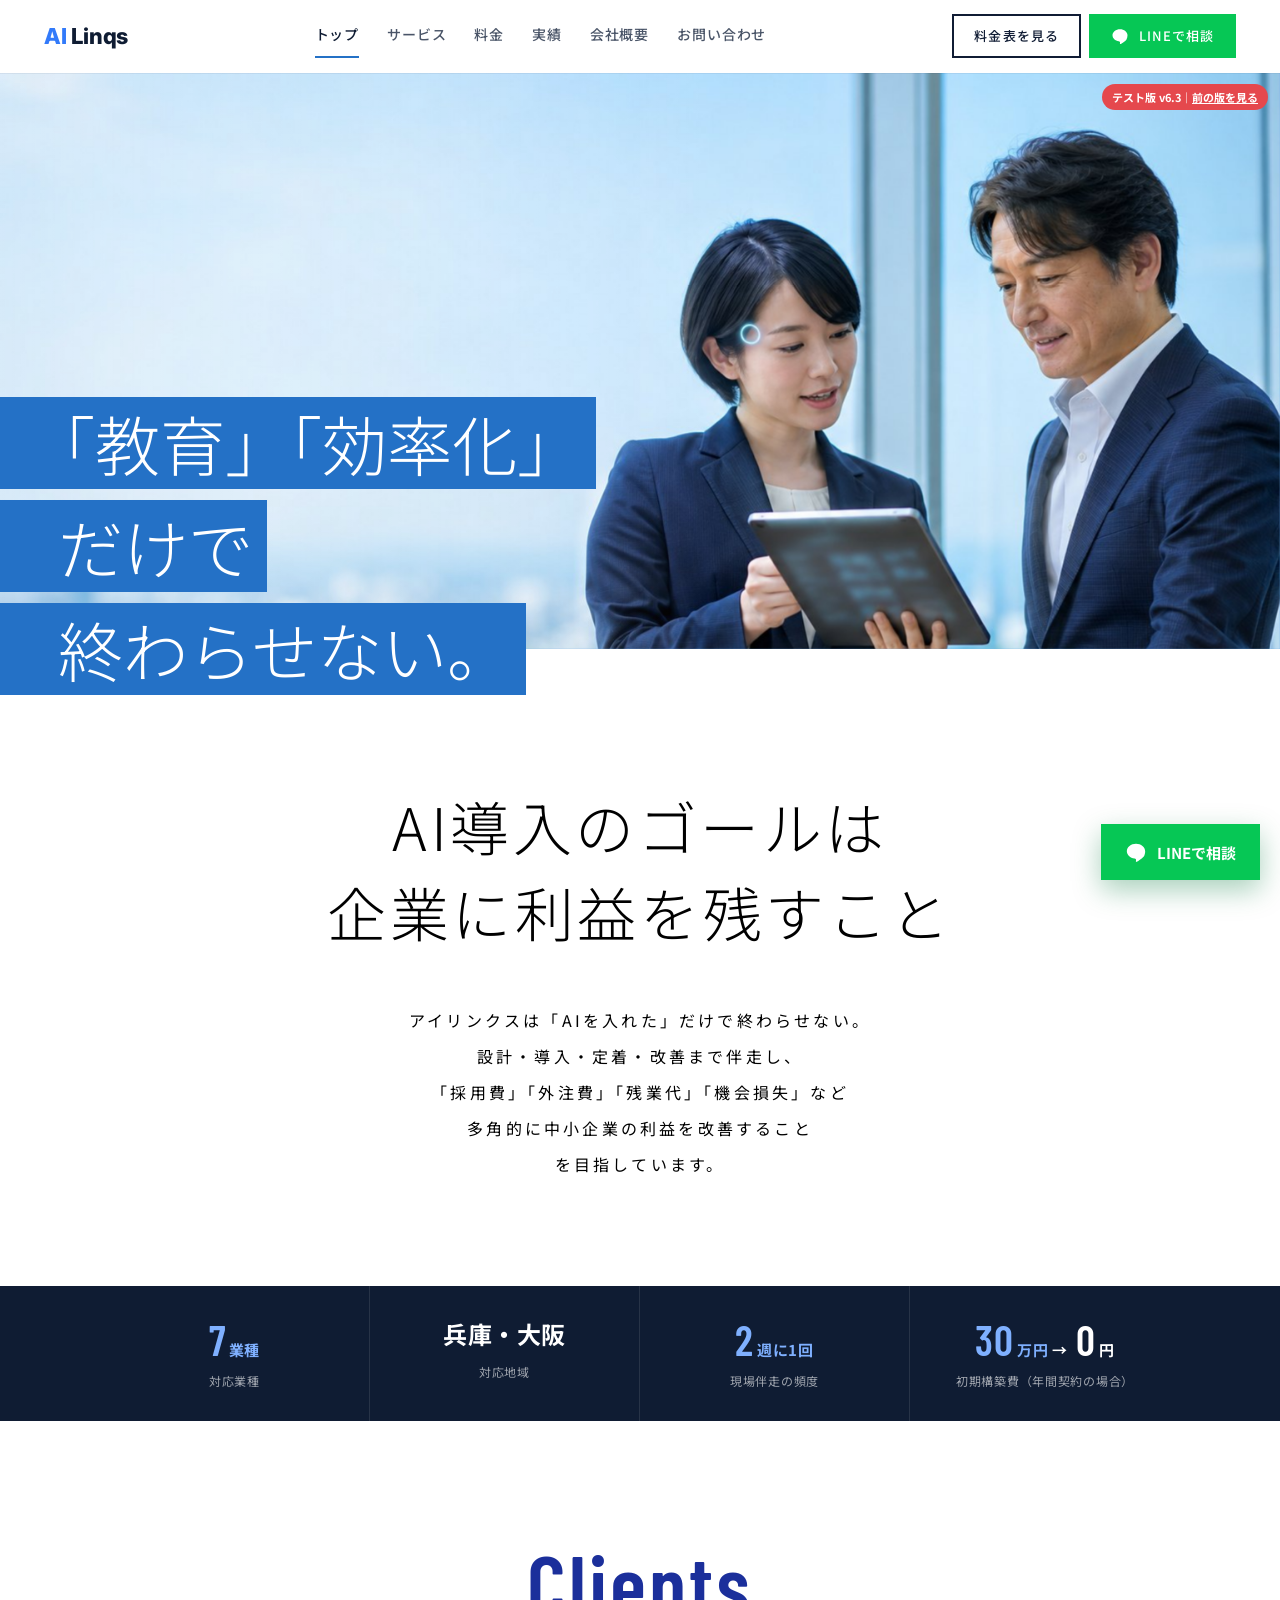
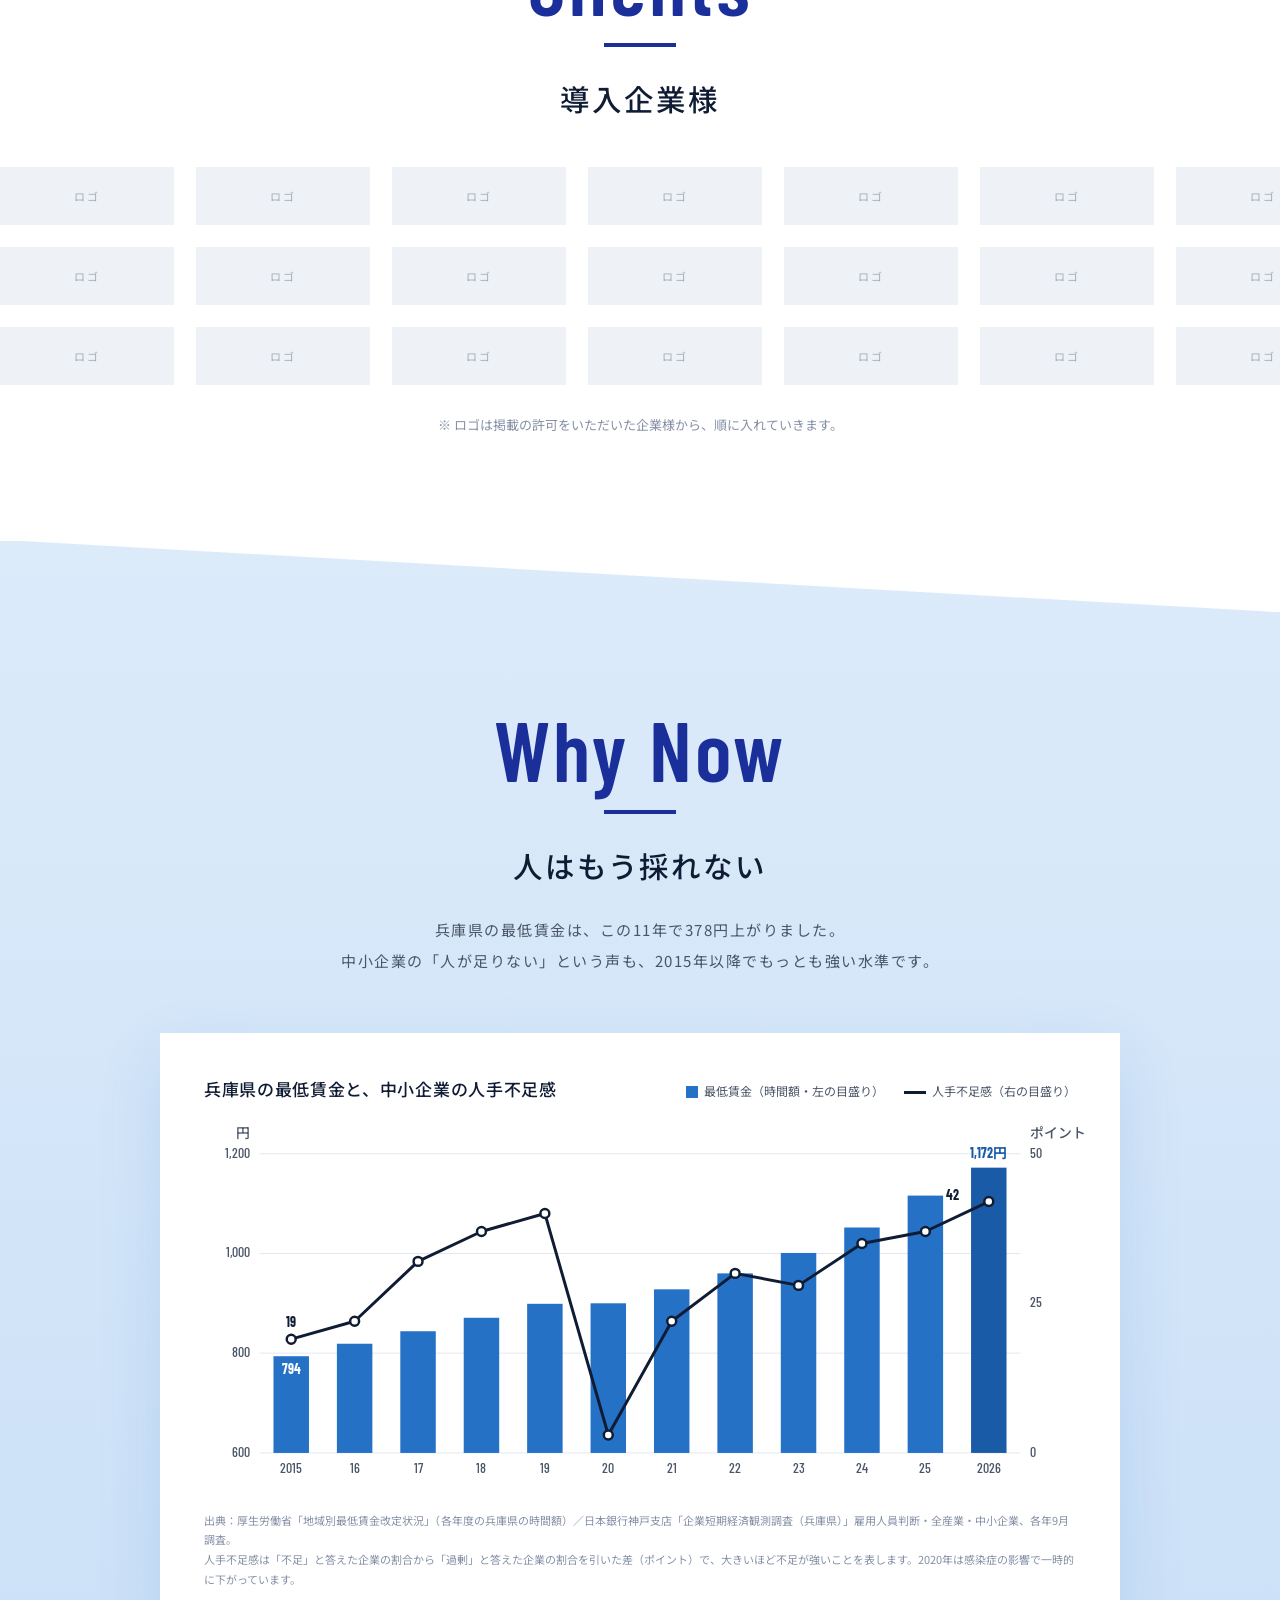
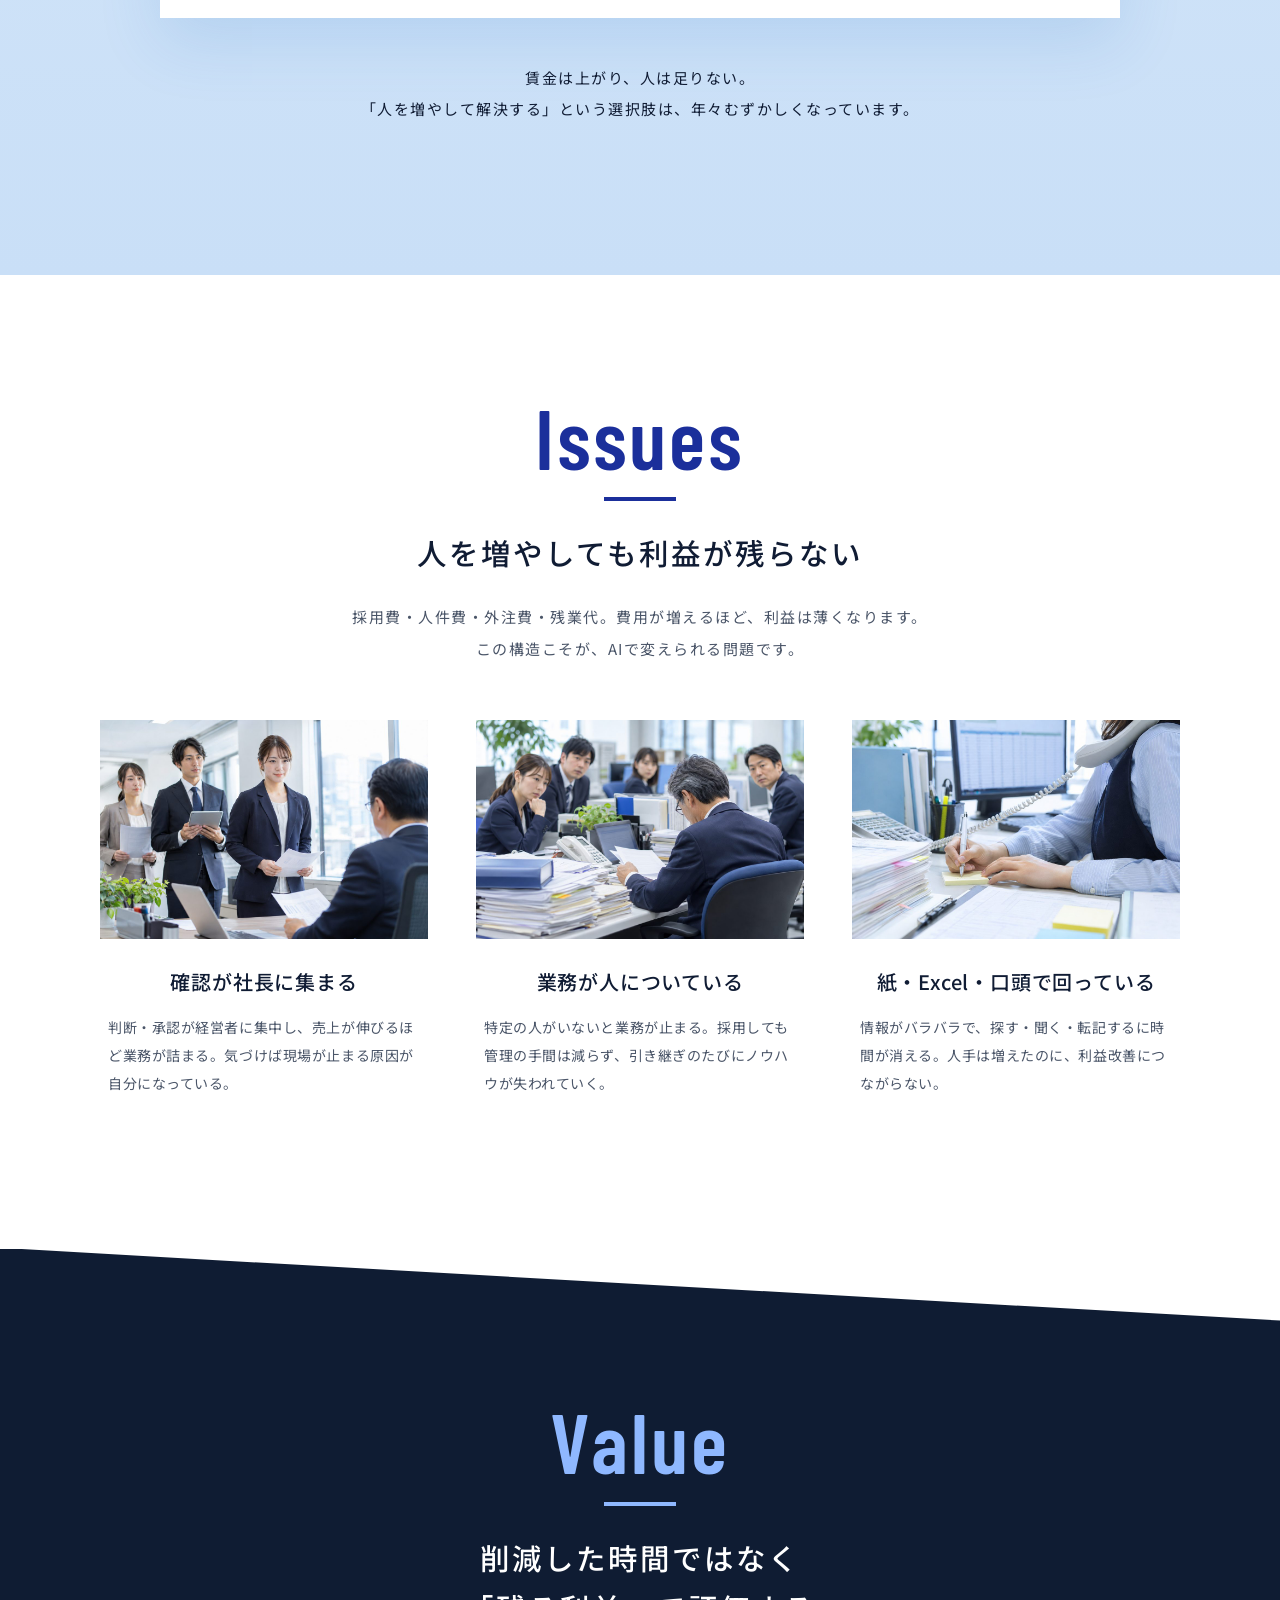
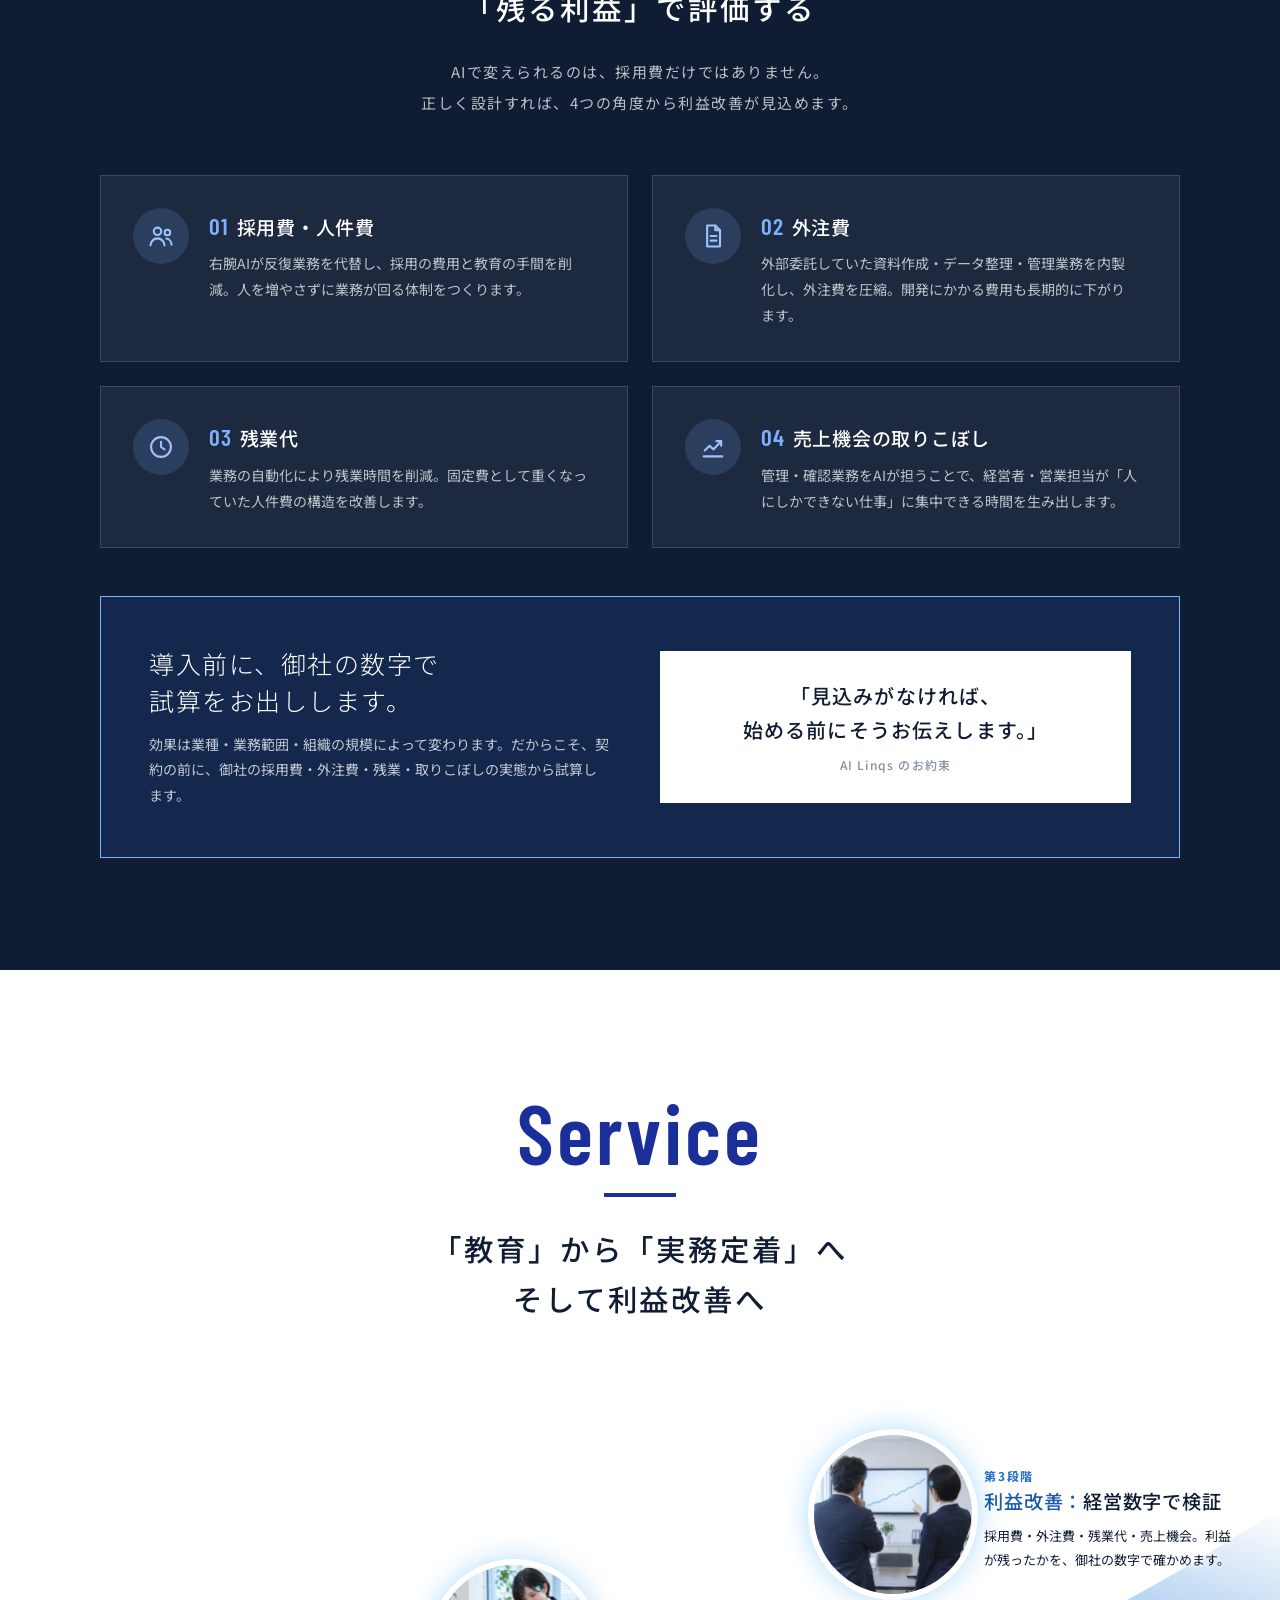
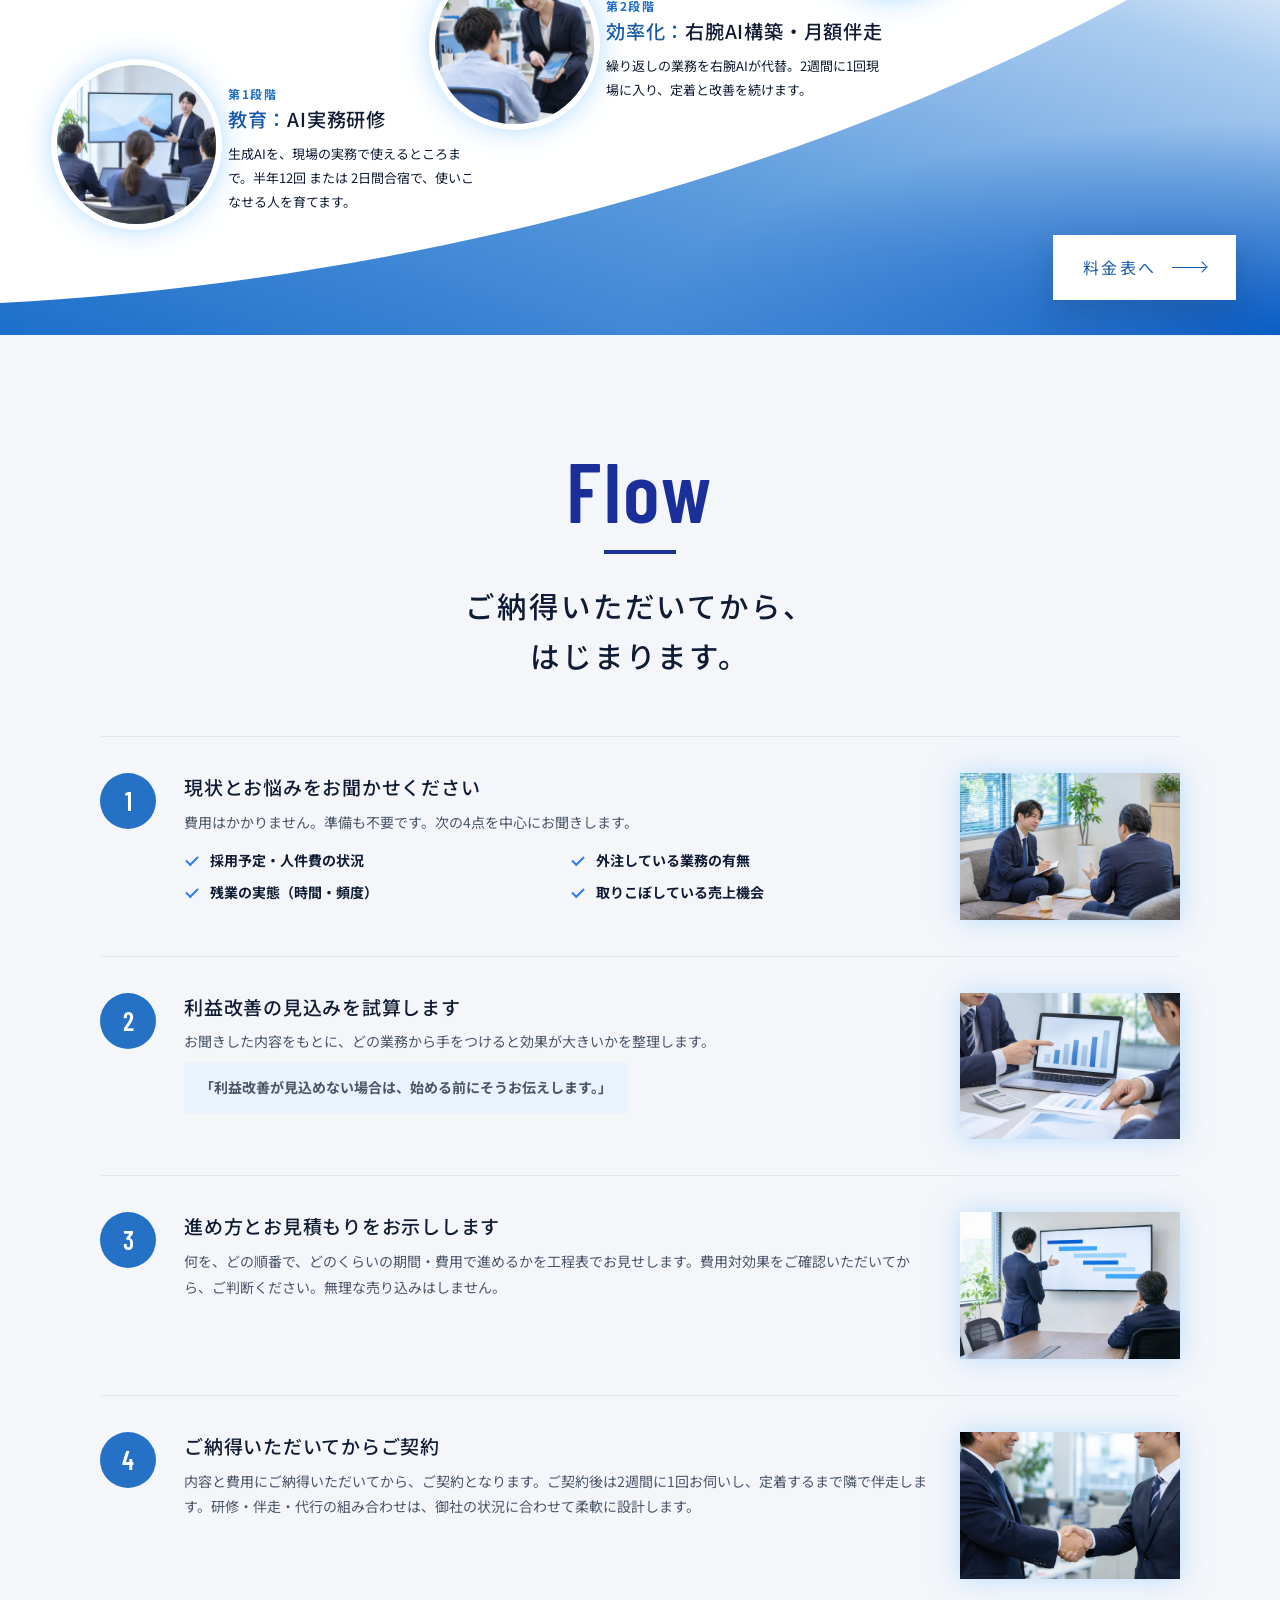
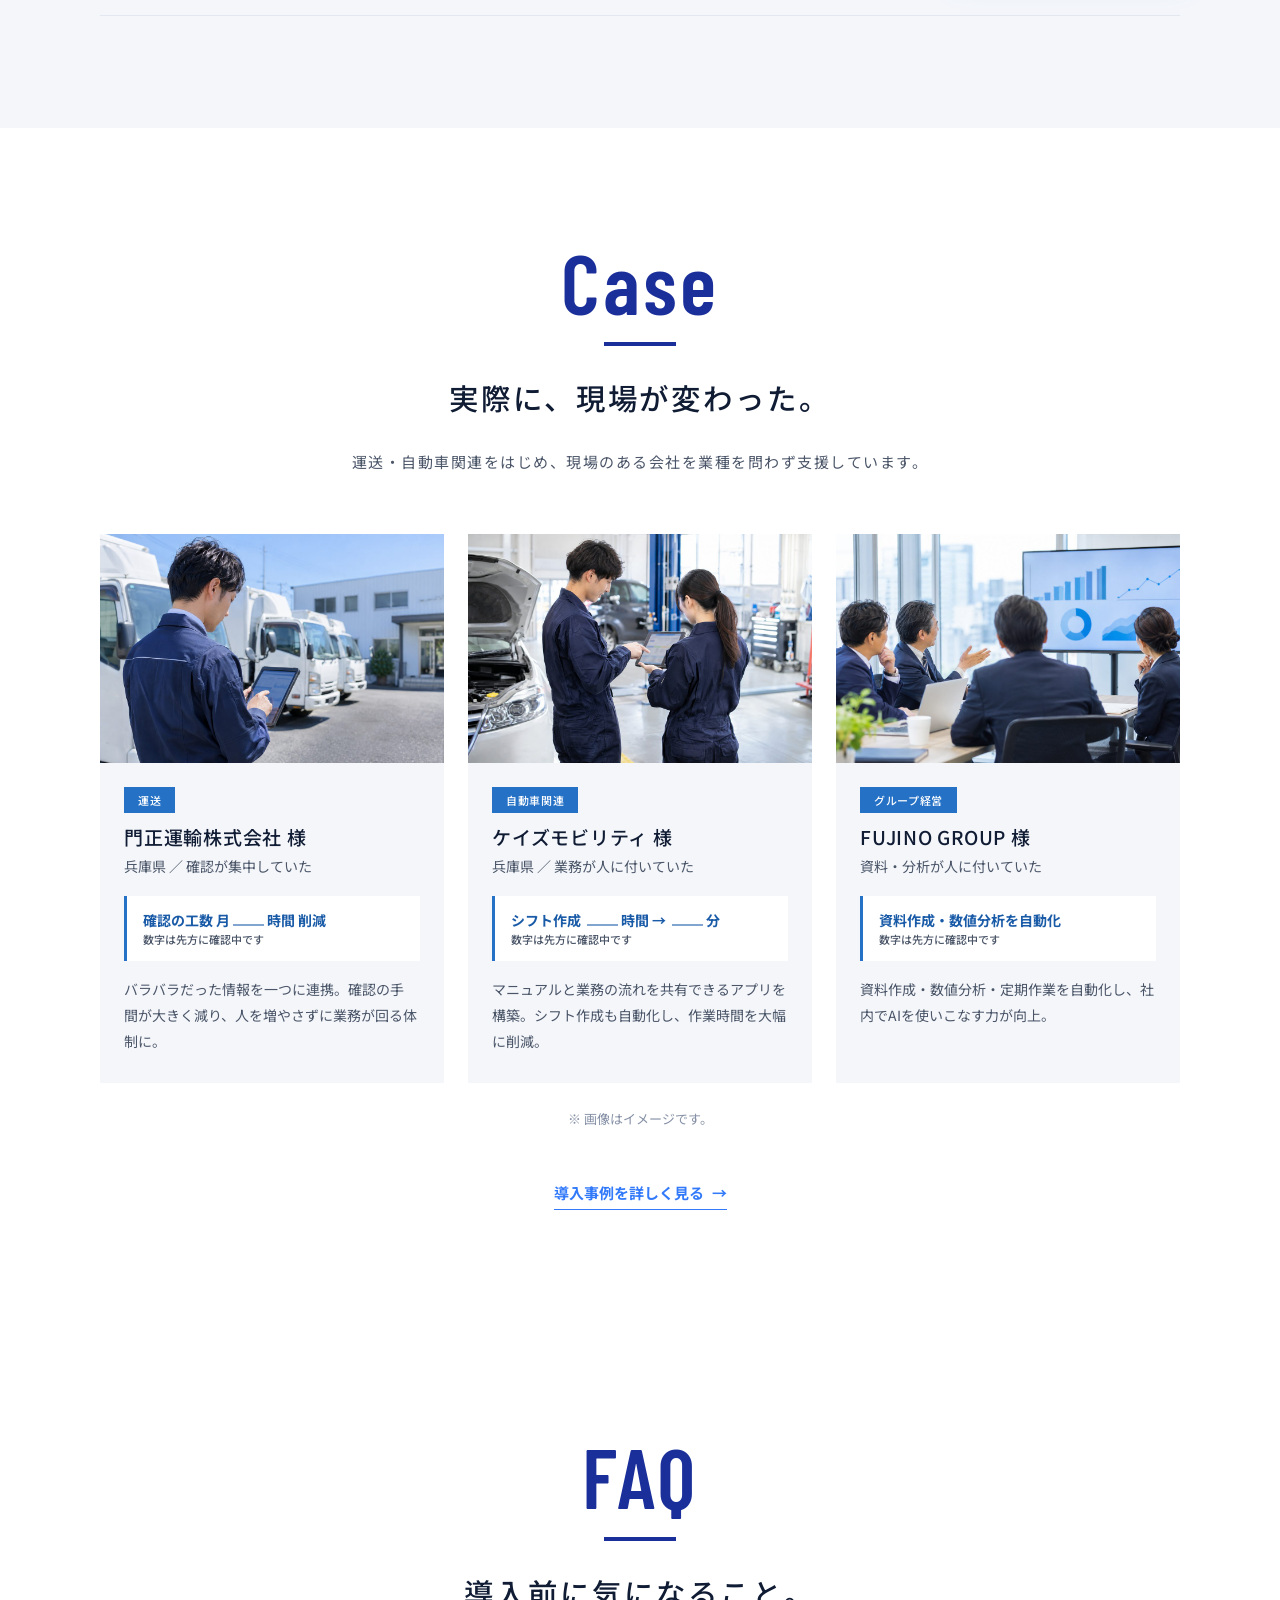
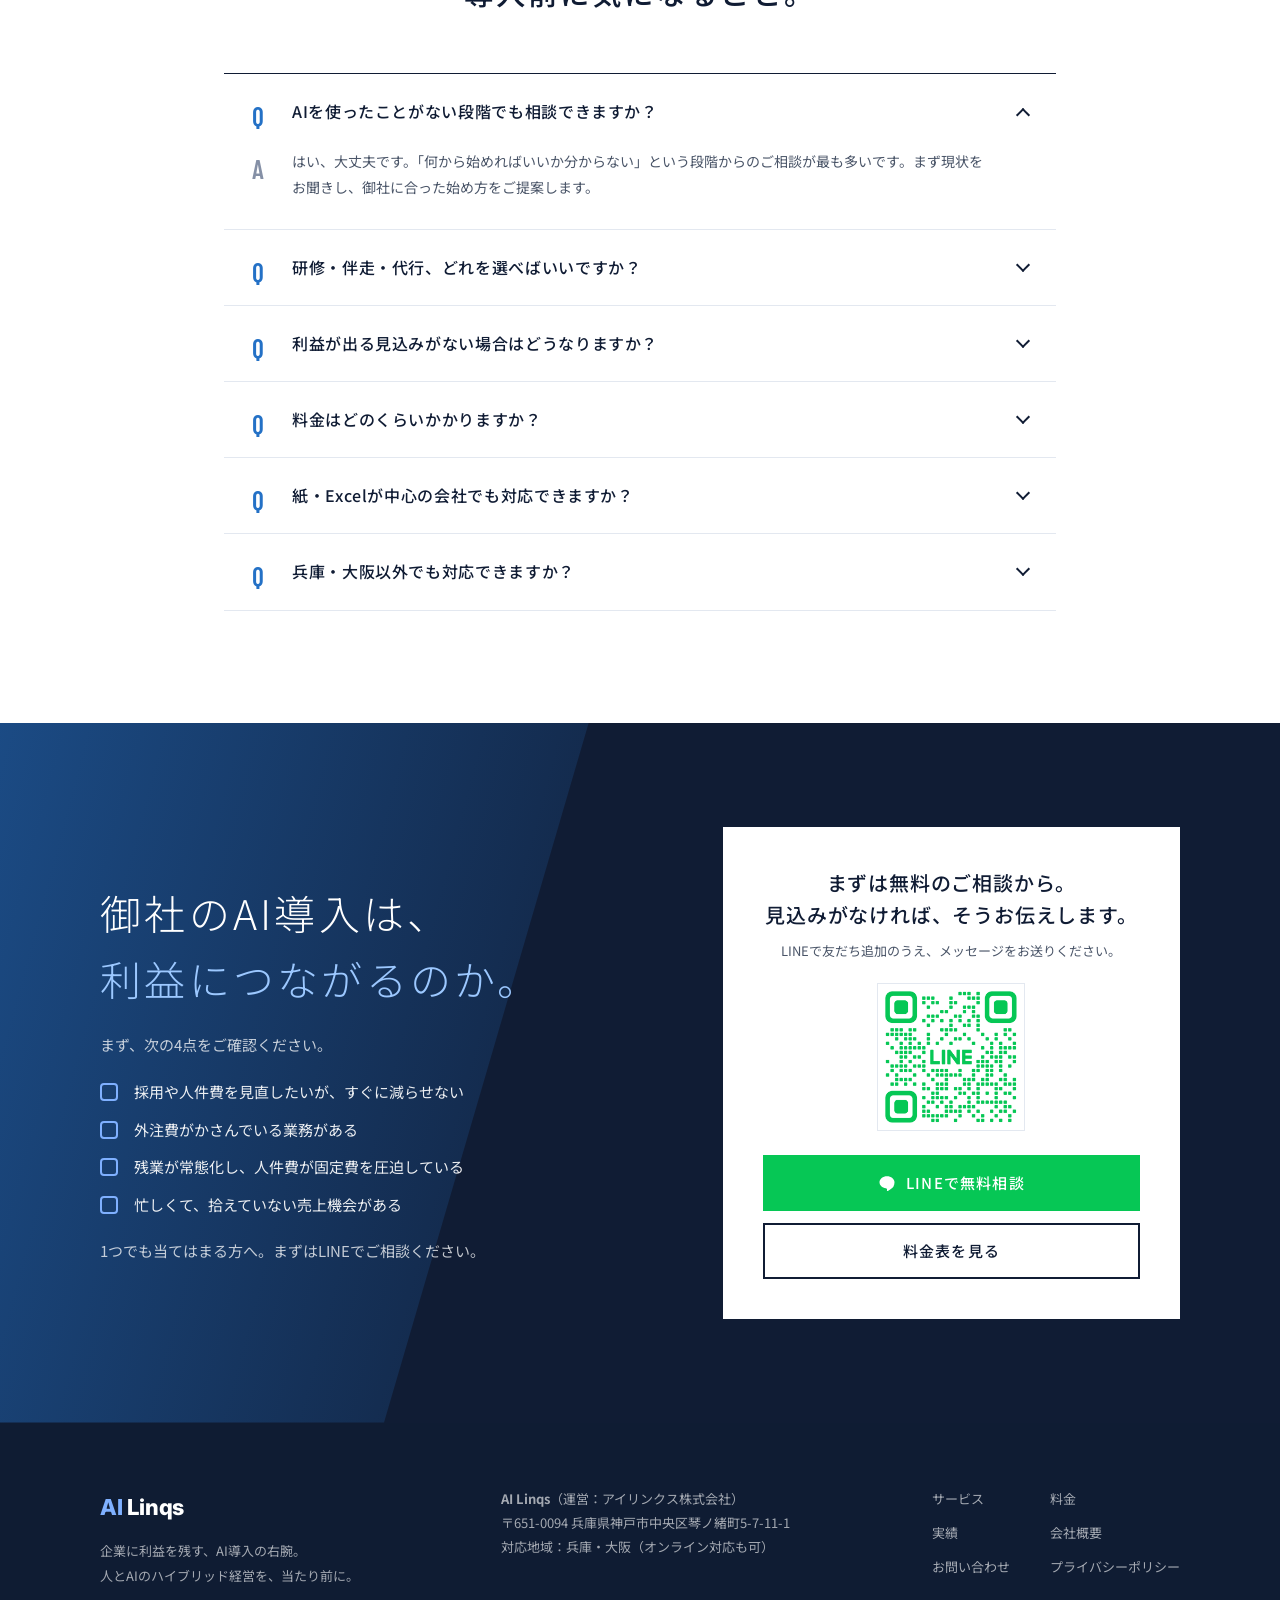
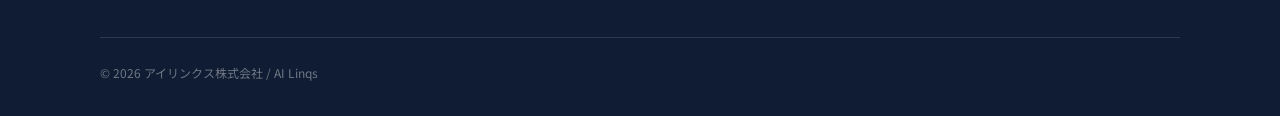
==== commit 0c249851: "v6.3：ヒーローの構図を変更、見出しに縦長の英字、実写寄りの画像、右下に固定のLINEボタン。前の版は top-v62.html に残す Co-Authored-By: Claude Fable 5" ====
--- a/index.html
+++ b/index.html
@@ -12,10 +12,10 @@
 <link rel="apple-touch-icon" sizes="180x180" href="assets/favicon-180.png">
 <link rel="preconnect" href="https://fonts.googleapis.com">
 <link rel="preconnect" href="https://fonts.gstatic.com" crossorigin>
-<link href="https://fonts.googleapis.com/css2?family=Inter:wght@700;800&amp;family=Noto+Sans+JP:wght@300;400;500;700;900&amp;display=swap" rel="stylesheet">
+<link href="https://fonts.googleapis.com/css2?family=Barlow+Condensed:wght@500;600;700&amp;family=Inter:wght@700;800&amp;family=Noto+Sans+JP:wght@300;400;500;700;900&amp;display=swap" rel="stylesheet">
 <link rel="stylesheet" href="css/style.css">
 <link rel="stylesheet" href="css/top.css">
-<link rel="preload" as="image" href="assets/kv-bg.jpg">
+<link rel="preload" as="image" href="assets/kv2.jpg">
 <script src="js/main.js" defer></script>
 <script src="js/top.js" defer></script>
 </head>
@@ -37,11 +37,9 @@
   </nav>
 </header>
 <main id="main">
-<section class="kv" id="hero">
-  <div class="kv-photo"><img class="kv-bg" src="assets/kv-bg.jpg" alt="" width="1672" height="941" fetchpriority="high"></div>
-  <div class="kv-people-wrap"><img class="kv-people" src="assets/kv-people.png" alt="神戸の港を見下ろしながら、経営者と右腕AIが並んで歩いている" width="1422" height="1106"></div>
+<section class="kv kv--b" id="hero">
+  <div class="kv-photo"><img class="kv-bg" src="assets/kv2.jpg" alt="経営者と右腕AIが、同じ画面を見ながら話している" width="1536" height="1024" fetchpriority="high"></div>
   <h1 class="kv-copy"><span class="band"><span>「教育」「効率化」</span></span><span class="band"><span>だけで</span></span><span class="band"><span>終わらせない。</span></span></h1>
-  <span class="kv-scroll" aria-hidden="true"></span>
 </section>
 
 <section class="lead-sec" id="lead">
@@ -59,7 +57,8 @@
 </div>
 
 <section class="clients" id="clients">
-  <h2 class="sec-title">導入企業様</h2>
+  <p class="sec-en" aria-hidden="true">Clients</p>
+    <h2 class="sec-title">導入企業様</h2>
   <div class="logo-rows" aria-label="導入企業様のロゴ（掲載準備中）">
     <div class="logo-row"><ul><li>ロゴ</li><li>ロゴ</li><li>ロゴ</li><li>ロゴ</li><li>ロゴ</li><li>ロゴ</li><li>ロゴ</li><li>ロゴ</li><li>ロゴ</li></ul><ul aria-hidden="true"><li>ロゴ</li><li>ロゴ</li><li>ロゴ</li><li>ロゴ</li><li>ロゴ</li><li>ロゴ</li><li>ロゴ</li><li>ロゴ</li><li>ロゴ</li></ul></div>
     <div class="logo-row"><ul><li>ロゴ</li><li>ロゴ</li><li>ロゴ</li><li>ロゴ</li><li>ロゴ</li><li>ロゴ</li><li>ロゴ</li><li>ロゴ</li><li>ロゴ</li></ul><ul aria-hidden="true"><li>ロゴ</li><li>ロゴ</li><li>ロゴ</li><li>ロゴ</li><li>ロゴ</li><li>ロゴ</li><li>ロゴ</li><li>ロゴ</li><li>ロゴ</li></ul></div>
@@ -70,6 +69,7 @@
 
 <section class="why-now" id="why-now">
   <div class="container">
+    <p class="sec-en" aria-hidden="true">Why Now</p>
     <h2 class="sec-title">人はもう採れない</h2>
     <p class="sec-lead">兵庫県の最低賃金は、この11年で378円上がりました。<br>中小企業の「人が足りない」という声も、2015年以降でもっとも強い水準です。</p>
     <figure class="chart-wrap reveal">
@@ -86,19 +86,20 @@
 
 <section class="section" id="issues">
   <div class="container">
+    <p class="sec-en" aria-hidden="true">Issues</p>
     <h2 class="sec-title">人を増やしても利益が残らない</h2>
     <p class="sec-lead">採用費・人件費・外注費・残業代。費用が増えるほど、利益は薄くなります。<br>この構造こそが、AIで変えられる問題です。</p>
     <div class="grid-3 mt-56">
       <article class="pain-card reveal">
-        <div class="pic"><img src="assets/v-issue-01.jpg" alt="" width="1200" height="800" loading="lazy"></div>
+        <div class="pic"><img src="assets/r-issue-01.jpg" alt="" width="1200" height="800" loading="lazy"></div>
         <div class="pain-body"><h3>確認が社長に集まる</h3><p>判断・承認が経営者に集中し、売上が伸びるほど業務が詰まる。気づけば現場が止まる原因が自分になっている。</p></div>
       </article>
       <article class="pain-card reveal">
-        <div class="pic"><img src="assets/v-issue-02.jpg" alt="" width="1200" height="800" loading="lazy"></div>
+        <div class="pic"><img src="assets/r-issue-02.jpg" alt="" width="1200" height="800" loading="lazy"></div>
         <div class="pain-body"><h3>業務が人についている</h3><p>特定の人がいないと業務が止まる。採用しても管理の手間は減らず、引き継ぎのたびにノウハウが失われていく。</p></div>
       </article>
       <article class="pain-card reveal">
-        <div class="pic"><img src="assets/v-issue-03.jpg" alt="" width="1200" height="800" loading="lazy"></div>
+        <div class="pic"><img src="assets/r-issue-03.jpg" alt="" width="1200" height="800" loading="lazy"></div>
         <div class="pain-body"><h3>紙・Excel・口頭で回っている</h3><p>情報がバラバラで、探す・聞く・転記するに時間が消える。人手は増えたのに、利益改善につながらない。</p></div>
       </article>
     </div>
@@ -108,6 +109,7 @@
 <section class="section section--navy" id="impact">
   <div class="container">
     <p class="sec-label">AI導入が、利益に出る</p>
+    <p class="sec-en" aria-hidden="true">Value</p>
     <h2 class="sec-title">削減した時間ではなく<br>「残る利益」で評価する</h2>
     <p class="sec-lead">AIで変えられるのは、採用費だけではありません。<br>正しく設計すれば、4つの角度から利益改善が見込めます。</p>
     <div class="grid-2 mt-56">
@@ -129,6 +131,7 @@
 
 <section class="growth" id="map">
   <div class="container">
+    <p class="sec-en" aria-hidden="true">Service</p>
     <h2 class="sec-title">「教育」から「実務定着」へ<br>そして利益改善へ</h2>
   </div>
   <div class="growth-stage">
@@ -144,9 +147,9 @@
       </g>
     </svg>
     <ol class="growth-items">
-      <li class="g-item"><div class="g-pic"><img src="assets/v-step-01.jpg" alt="" width="640" height="640" loading="lazy"></div><div class="g-text"><p class="g-step">第1段階</p><h3><b>教育：</b>AI実務研修</h3><p>生成AIを、現場の実務で使えるところまで。半年12回 または 2日間合宿で、使いこなせる人を育てます。</p></div></li>
-      <li class="g-item"><div class="g-pic"><img src="assets/v-step-02.jpg" alt="" width="640" height="640" loading="lazy"></div><div class="g-text"><p class="g-step">第2段階</p><h3><b>効率化：</b><span class="nw">右腕AI構築・</span><span class="nw">月額伴走</span></h3><p>繰り返しの業務を右腕AIが代替。2週間に1回現場に入り、定着と改善を続けます。</p></div></li>
-      <li class="g-item"><div class="g-pic"><img src="assets/v-step-03.jpg" alt="" width="640" height="640" loading="lazy"></div><div class="g-text"><p class="g-step">第3段階</p><h3><b>利益改善：</b>経営数字で検証</h3><p>採用費・外注費・残業代・売上機会。利益が残ったかを、御社の数字で確かめます。</p></div></li>
+      <li class="g-item"><div class="g-pic"><img src="assets/r-step-01.jpg" alt="" width="640" height="640" loading="lazy"></div><div class="g-text"><p class="g-step">第1段階</p><h3><b>教育：</b>AI実務研修</h3><p>生成AIを、現場の実務で使えるところまで。半年12回 または 2日間合宿で、使いこなせる人を育てます。</p></div></li>
+      <li class="g-item"><div class="g-pic"><img src="assets/r-step-02.jpg" alt="" width="640" height="640" loading="lazy"></div><div class="g-text"><p class="g-step">第2段階</p><h3><b>効率化：</b><span class="nw">右腕AI構築・</span><span class="nw">月額伴走</span></h3><p>繰り返しの業務を右腕AIが代替。2週間に1回現場に入り、定着と改善を続けます。</p></div></li>
+      <li class="g-item"><div class="g-pic"><img src="assets/r-step-03.jpg" alt="" width="640" height="640" loading="lazy"></div><div class="g-text"><p class="g-step">第3段階</p><h3><b>利益改善：</b>経営数字で検証</h3><p>採用費・外注費・残業代・売上機会。利益が残ったかを、御社の数字で確かめます。</p></div></li>
     </ol>
     <a class="growth-cta" href="price.html">料金表へ<i aria-hidden="true"></i></a>
   </div>
@@ -155,6 +158,7 @@
 <section class="section section--bg" id="flow">
   <div class="container">
     <p class="sec-label">ご相談からの流れ</p>
+    <p class="sec-en" aria-hidden="true">Flow</p>
     <h2 class="sec-title">ご納得いただいてから、<br>はじまります。</h2>
     <ol class="steps mt-56">
       <li class="step reveal">
@@ -169,7 +173,7 @@
             <li>取りこぼしている売上機会</li>
           </ul>
         </div>
-        <img src="assets/v-flow-01.jpg" alt="" width="1200" height="800" loading="lazy">
+        <img src="assets/r-flow-01.jpg" alt="" width="1200" height="800" loading="lazy">
       </li>
       <li class="step reveal">
         <div class="step-num" aria-hidden="true">2</div>
@@ -178,7 +182,7 @@
           <p>お聞きした内容をもとに、どの業務から手をつけると効果が大きいかを整理します。</p>
           <p class="promise">「利益改善が見込めない場合は、始める前にそうお伝えします。」</p>
         </div>
-        <img src="assets/v-flow-02.jpg" alt="" width="1200" height="800" loading="lazy">
+        <img src="assets/r-flow-02.jpg" alt="" width="1200" height="800" loading="lazy">
       </li>
       <li class="step reveal">
         <div class="step-num" aria-hidden="true">3</div>
@@ -186,7 +190,7 @@
           <h3>進め方とお見積もりをお示しします</h3>
           <p>何を、どの順番で、どのくらいの期間・費用で進めるかを工程表でお見せします。費用対効果をご確認いただいてから、ご判断ください。無理な売り込みはしません。</p>
         </div>
-        <img src="assets/v-flow-03.jpg" alt="" width="1200" height="800" loading="lazy">
+        <img src="assets/r-flow-03.jpg" alt="" width="1200" height="800" loading="lazy">
       </li>
       <li class="step reveal">
         <div class="step-num" aria-hidden="true">4</div>
@@ -194,7 +198,7 @@
           <h3>ご納得いただいてからご契約</h3>
           <p>内容と費用にご納得いただいてから、ご契約となります。ご契約後は2週間に1回お伺いし、定着するまで隣で伴走します。研修・伴走・代行の組み合わせは、御社の状況に合わせて柔軟に設計します。</p>
         </div>
-        <img src="assets/v-flow-04.jpg" alt="" width="1200" height="800" loading="lazy">
+        <img src="assets/r-flow-04.jpg" alt="" width="1200" height="800" loading="lazy">
       </li>
     </ol>
   </div>
@@ -203,11 +207,12 @@
 <section class="section" id="works">
   <div class="container">
     <p class="sec-label">導入事例</p>
+    <p class="sec-en" aria-hidden="true">Case</p>
     <h2 class="sec-title">実際に、現場が変わった。</h2>
     <p class="sec-lead">運送・自動車関連をはじめ、現場のある会社を業種を問わず支援しています。</p>
     <div class="grid-3 mt-56">
       <article class="case-card reveal">
-        <div class="pic"><img src="assets/v-case-01.jpg" alt="" width="1200" height="800" loading="lazy"></div>
+        <div class="pic"><img src="assets/r-case-01.jpg" alt="" width="1200" height="800" loading="lazy"></div>
         <div class="case-body">
           <span class="case-tag">運送</span>
           <h3 class="case-name">門正運輸株式会社 様</h3>
@@ -217,7 +222,7 @@
         </div>
       </article>
       <article class="case-card reveal">
-        <div class="pic"><img src="assets/v-case-02.jpg" alt="" width="1200" height="800" loading="lazy"></div>
+        <div class="pic"><img src="assets/r-case-02.jpg" alt="" width="1200" height="800" loading="lazy"></div>
         <div class="case-body">
           <span class="case-tag">自動車関連</span>
           <h3 class="case-name">ケイズモビリティ 様</h3>
@@ -227,7 +232,7 @@
         </div>
       </article>
       <article class="case-card reveal">
-        <div class="pic"><img src="assets/v-case-03.jpg" alt="" width="1200" height="800" loading="lazy"></div>
+        <div class="pic"><img src="assets/r-case-03.jpg" alt="" width="1200" height="800" loading="lazy"></div>
         <div class="case-body">
           <span class="case-tag">グループ経営</span>
           <h3 class="case-name">FUJINO GROUP 様</h3>
@@ -245,6 +250,7 @@
 <section class="section" id="faq">
   <div class="container container--narrow">
     <p class="sec-label">よくある質問</p>
+    <p class="sec-en" aria-hidden="true">FAQ</p>
     <h2 class="sec-title">導入前に気になること。</h2>
     <div class="faq mt-56">
       <details open><summary>AIを使ったことがない段階でも相談できますか？</summary><div class="answer">はい、大丈夫です。「何から始めればいいか分からない」という段階からのご相談が最も多いです。まず現状をお聞きし、御社に合った始め方をご提案します。</div></details>
@@ -301,6 +307,6 @@
   </div>
 </footer>
 <div class="sticky-cta" id="stickyCta" hidden><a class="btn btn--line " href="contact.html#contact" data-line-cta><svg viewBox="0 0 24 24" fill="currentColor" aria-hidden="true"><path d="M12 3C6.5 3 2 6.6 2 11.1c0 4 3.6 7.4 8.400 8 .6.1 1.300.4 1.500.8.2.4.1 1 .1 1.400l-.1.800c0 .3-.2 1 .900.600s5.700-3.400 7.700-5.800C21.500 15.300 22 13.300 22 11.100 22 6.600 17.500 3 12 3z"/></svg>LINEで相談</a><a class="btn btn--ghost " href="price.html">料金表を見る</a></div>
-<div class="test-badge" id="testBadge" hidden>テスト版 v6.2</div>
+<div class="test-badge" id="testBadge" hidden>テスト版 v6.3｜<a href="top-v62.html">前の版を見る</a></div>
 </body>
 </html>
--- a/css/style.css
+++ b/css/style.css
@@ -419,3 +419,11 @@
 @media (min-width:901px){.sticky-cta{display:none !important}}
 
 .contact-card .sec-label{color:var(--blue);margin-top:0}
+
+/* ---------- 右下に固定の LINE ボタン（スマホ下部の帯の代わり） ---------- */
+.line-fab{position:fixed;right:20px;bottom:calc(20px + env(safe-area-inset-bottom));z-index:95;display:inline-flex;align-items:center;gap:10px;background:var(--green);color:#fff;font-weight:700;font-size:15px;line-height:1;padding:17px 24px;border-radius:9999px;box-shadow:0 10px 28px rgba(6,120,60,.35);transition:background .2s,transform .2s}
+.line-fab svg{width:22px;height:22px}
+.line-fab:hover{background:var(--green-dark);transform:translateY(-3px)}
+.sticky-cta{display:none !important}
+@media (max-width:600px){.line-fab{right:12px;bottom:calc(12px + env(safe-area-inset-bottom));padding:14px 18px;font-size:14px}.footer{padding-bottom:88px}}
+@media print{.line-fab{display:none}}
--- a/css/top.css
+++ b/css/top.css
@@ -11,6 +11,7 @@
   --ink:#101C34; --r-s:0px; --r-m:0px; --r-l:0px;
   --u:min(1vw,16px);
   --ease:cubic-bezier(.2,.8,.2,1);
+  --deep:#1B2F9B; --num:"Barlow Condensed","Inter","Noto Sans JP",sans-serif;
 }
 .top .btn{border-radius:0;font-weight:500;letter-spacing:.08em}
 .top .site-header{border-bottom-color:transparent;box-shadow:0 1px 0 rgba(16,28,52,.06)}
@@ -80,7 +81,7 @@
 
 /* ---------- 人はもう採れない（グラフ） ---------- */
 .top .why-now{position:relative;background:linear-gradient(180deg,#DCEBFA 0%,#C9DFF7 100%);padding:128px 0 150px;padding-top:calc(128px + 3*var(--u))}
-.top .why-now::before,.top #impact::before{content:"";position:absolute;left:0;right:0;top:-1px;height:calc(5.6*var(--u) + 1px);background:#fff;clip-path:polygon(0 0,100% 0,0 100%);pointer-events:none}
+.top .why-now::before,.top #impact::before{content:"";position:absolute;left:0;right:0;top:-1px;height:calc(5.6*var(--u) + 1px);background:#fff;clip-path:polygon(0 0,100% 0,100% 100%);pointer-events:none}
 .chart-wrap{margin:56px auto 0;max-width:960px;background:#fff;padding:40px 44px 28px;box-shadow:0 24px 60px rgba(36,113,198,.14)}
 .chart-head{display:flex;flex-wrap:wrap;justify-content:space-between;align-items:baseline;gap:8px 24px}
 .chart-head h3{font-size:17px}
@@ -221,3 +222,40 @@
   .chart svg{min-width:600px}
   .g-item:nth-child(2),.g-item:nth-child(3){margin-left:0}
 }
+
+/* ---------- v6.3 見出し：縦長の英字（濃い青）＋下線、その下に日本語の見出し ---------- */
+.sec-en{font-family:"Barlow Condensed",sans-serif;font-weight:600;font-size:clamp(54px,6.6vw,96px);line-height:1;letter-spacing:.035em;color:var(--deep);text-align:center;transition:opacity .8s ease,transform .9s var(--ease)}
+.sec-en::after{content:"";display:block;width:72px;height:4px;background:var(--deep);margin:18px auto 0;transform-origin:left;transition:transform .9s var(--ease) .25s}
+.section--navy .sec-en{color:#8FB8FF}.section--navy .sec-en::after{background:#8FB8FF}
+.js.top-anim .sec-en:not(.is-in){opacity:0;transform:translateY(24px)}
+.js.top-anim .sec-en:not(.is-in)::after{transform:scaleX(0)}
+.top .sec-title{font-weight:500;font-size:clamp(20px,2.3vw,30px);letter-spacing:.1em;margin-top:26px;line-height:1.7}
+.top .sec-title::after{display:none}
+.top .sec-lead{margin-top:24px}
+.top .stat-num{font-size:42px;font-weight:600;letter-spacing:.02em}
+.top .stat-num.is-text{font-size:24px}
+.top .step-num{font-family:var(--num);font-size:26px;font-weight:600}
+.top .cost-card h3 span{font-size:1.25em;font-weight:600}
+.top .faq summary::before,.top .faq .answer::before{font-weight:600;font-size:26px}
+.g-text .g-step{font-family:var(--font)}
+.chart text{font-size:14px;font-weight:500}
+.top .test-badge{pointer-events:auto}.top .test-badge a{text-decoration:underline}
+.top .line-fab{border-radius:0}
+@media (max-width:600px){.top .stat-num{font-size:32px}.top .stat-num.is-text{font-size:19px}}
+.top .logo{font-family:"Inter","Noto Sans JP",sans-serif}
+
+/* ---------- v6.3 ヒーロー：人物は写真の中（はみ出さない）。下辺は直線。青帯が写真の下辺をまたぐ ---------- */
+.kv--b{height:calc(51.5*var(--u))}
+.kv--b .kv-photo{height:calc(45*var(--u));clip-path:none}
+.kv--b .kv-bg{object-position:70% 12%}
+.kv--b .kv-copy{top:calc(25.3*var(--u));font-size:calc(5.1*var(--u))}
+.kv--b .kv-copy .band{height:calc(7.2*var(--u))}
+.kv--b .kv-photo::after{content:"";position:absolute;inset:0;background:linear-gradient(90deg,rgba(255,255,255,.28),rgba(255,255,255,0) 55%)}
+.lead-sec{padding-top:calc(4*var(--u))}
+@media (max-width:900px){
+  .kv--b{height:calc(60*var(--u))}
+  .kv--b .kv-photo{height:calc(52*var(--u))}
+  .kv--b .kv-bg{object-position:82% 12%}
+  .kv--b .kv-copy{top:calc(33*var(--u))}
+  .lead-sec{padding-top:24px}
+}
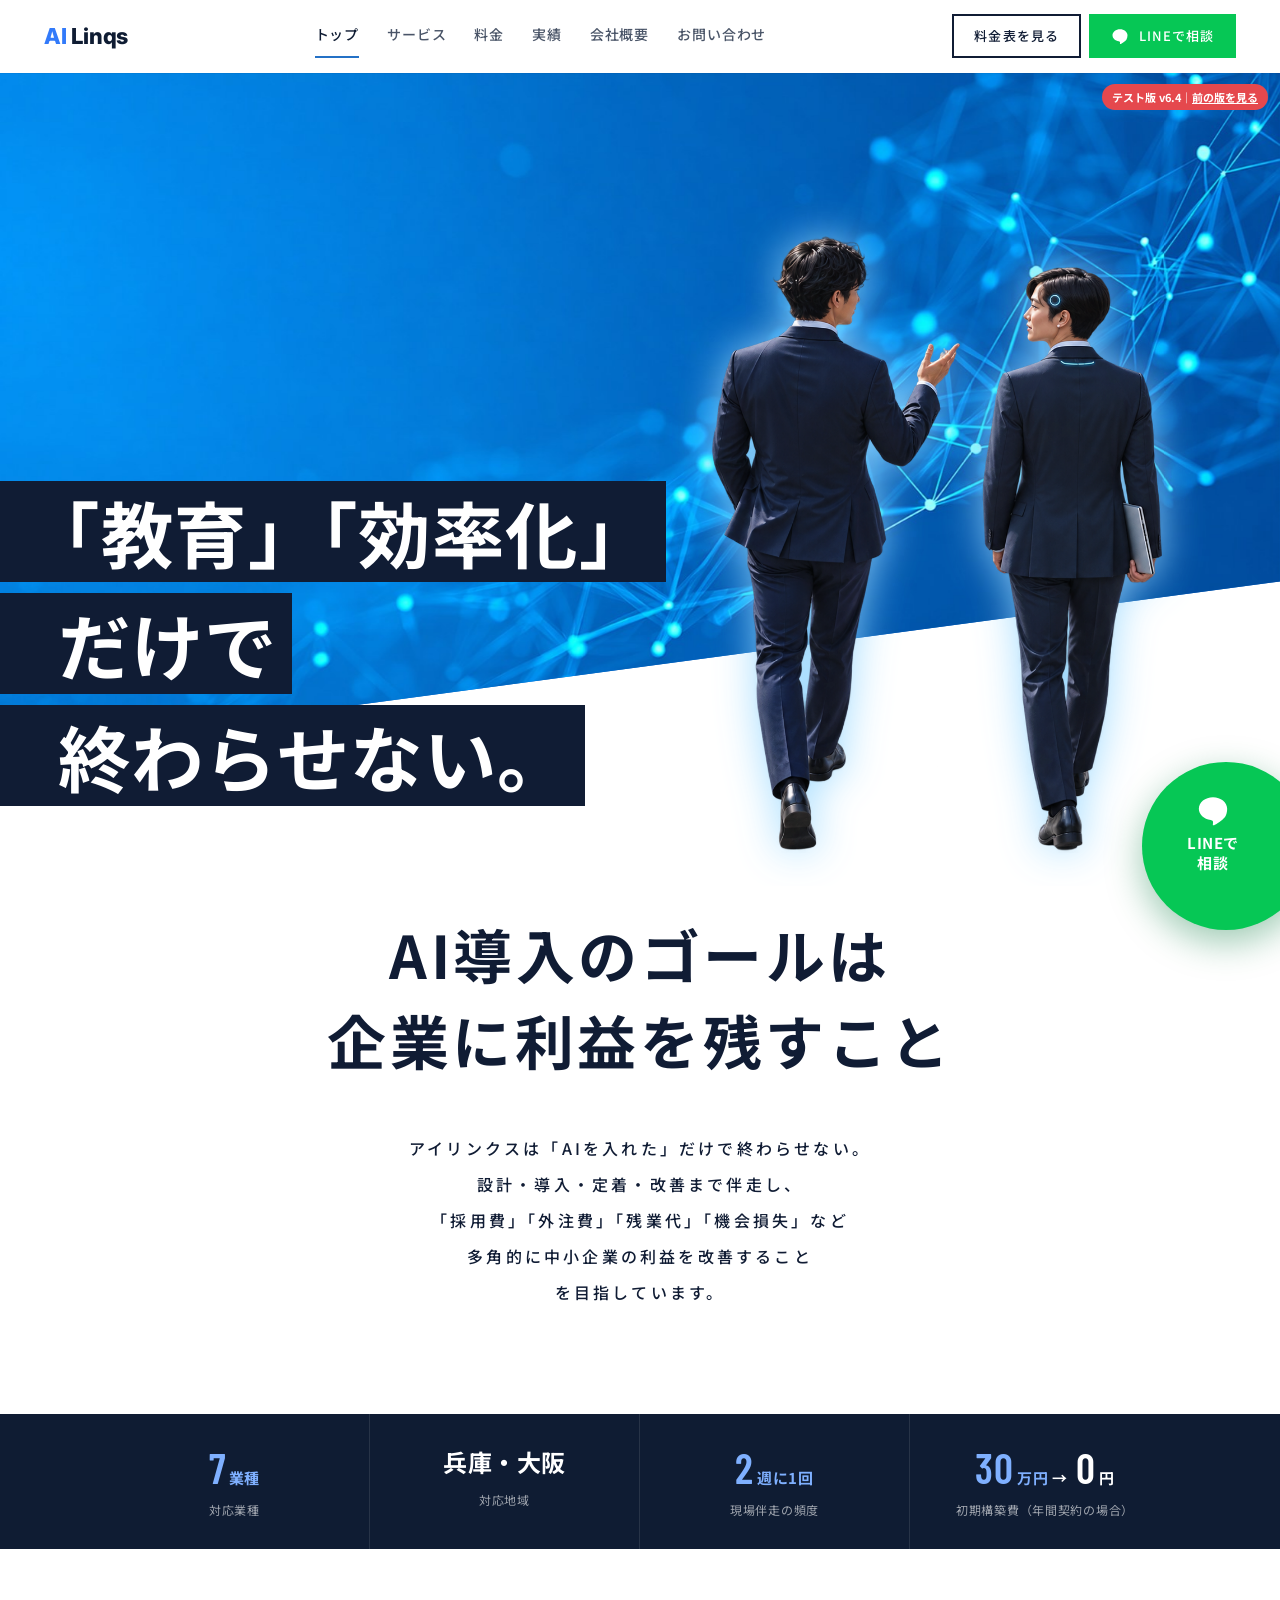
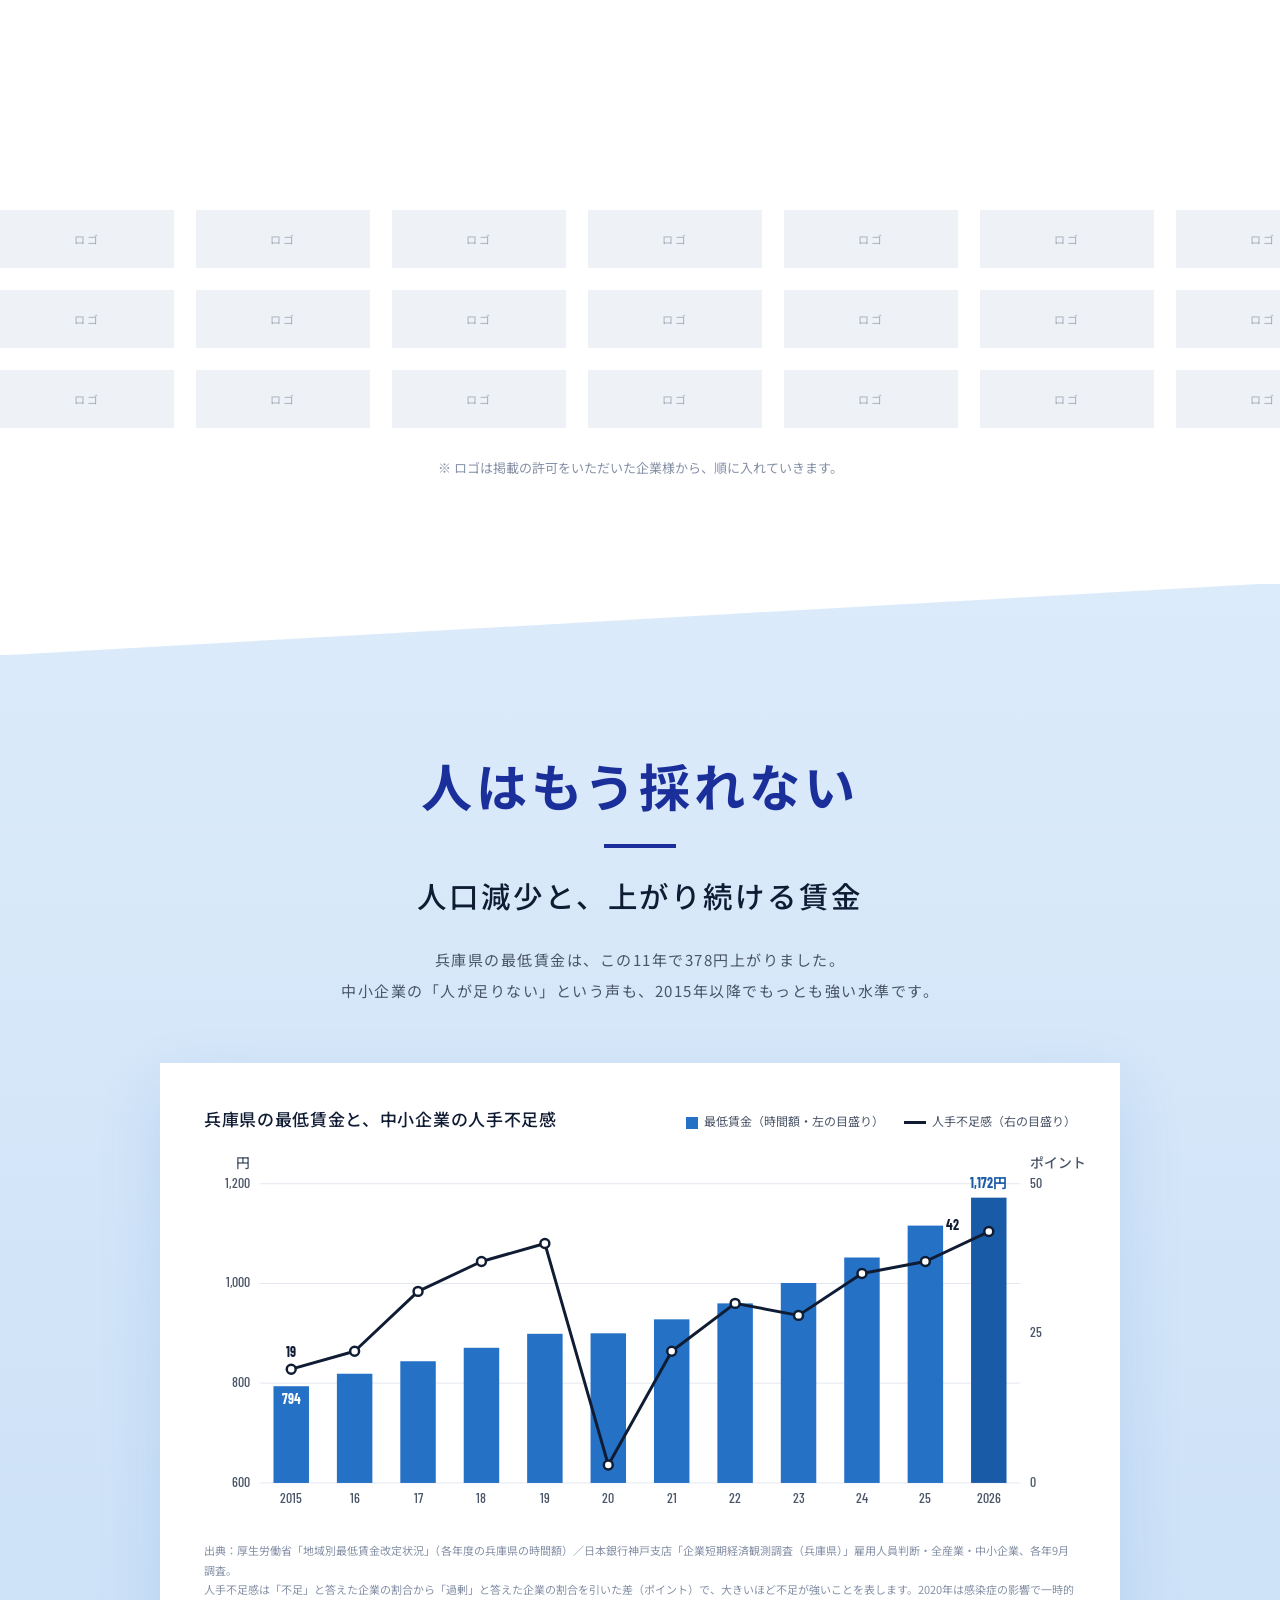
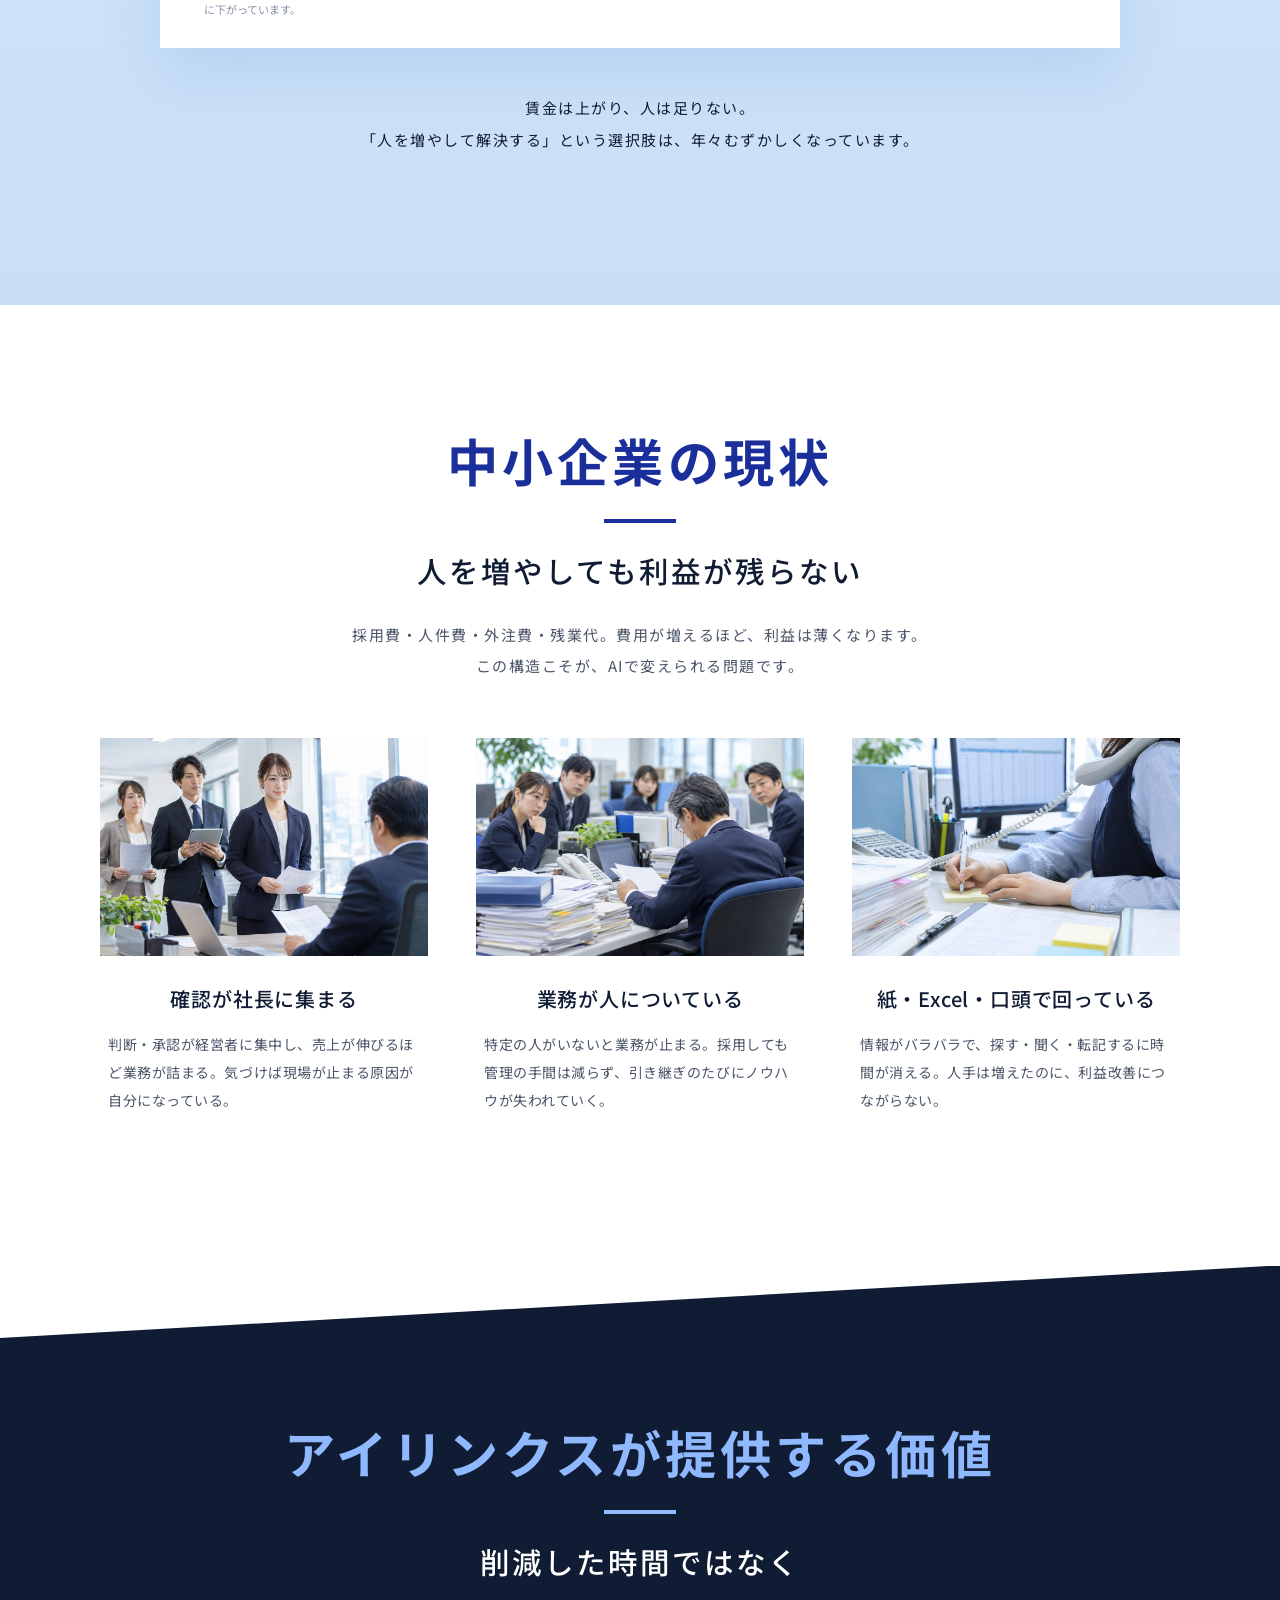
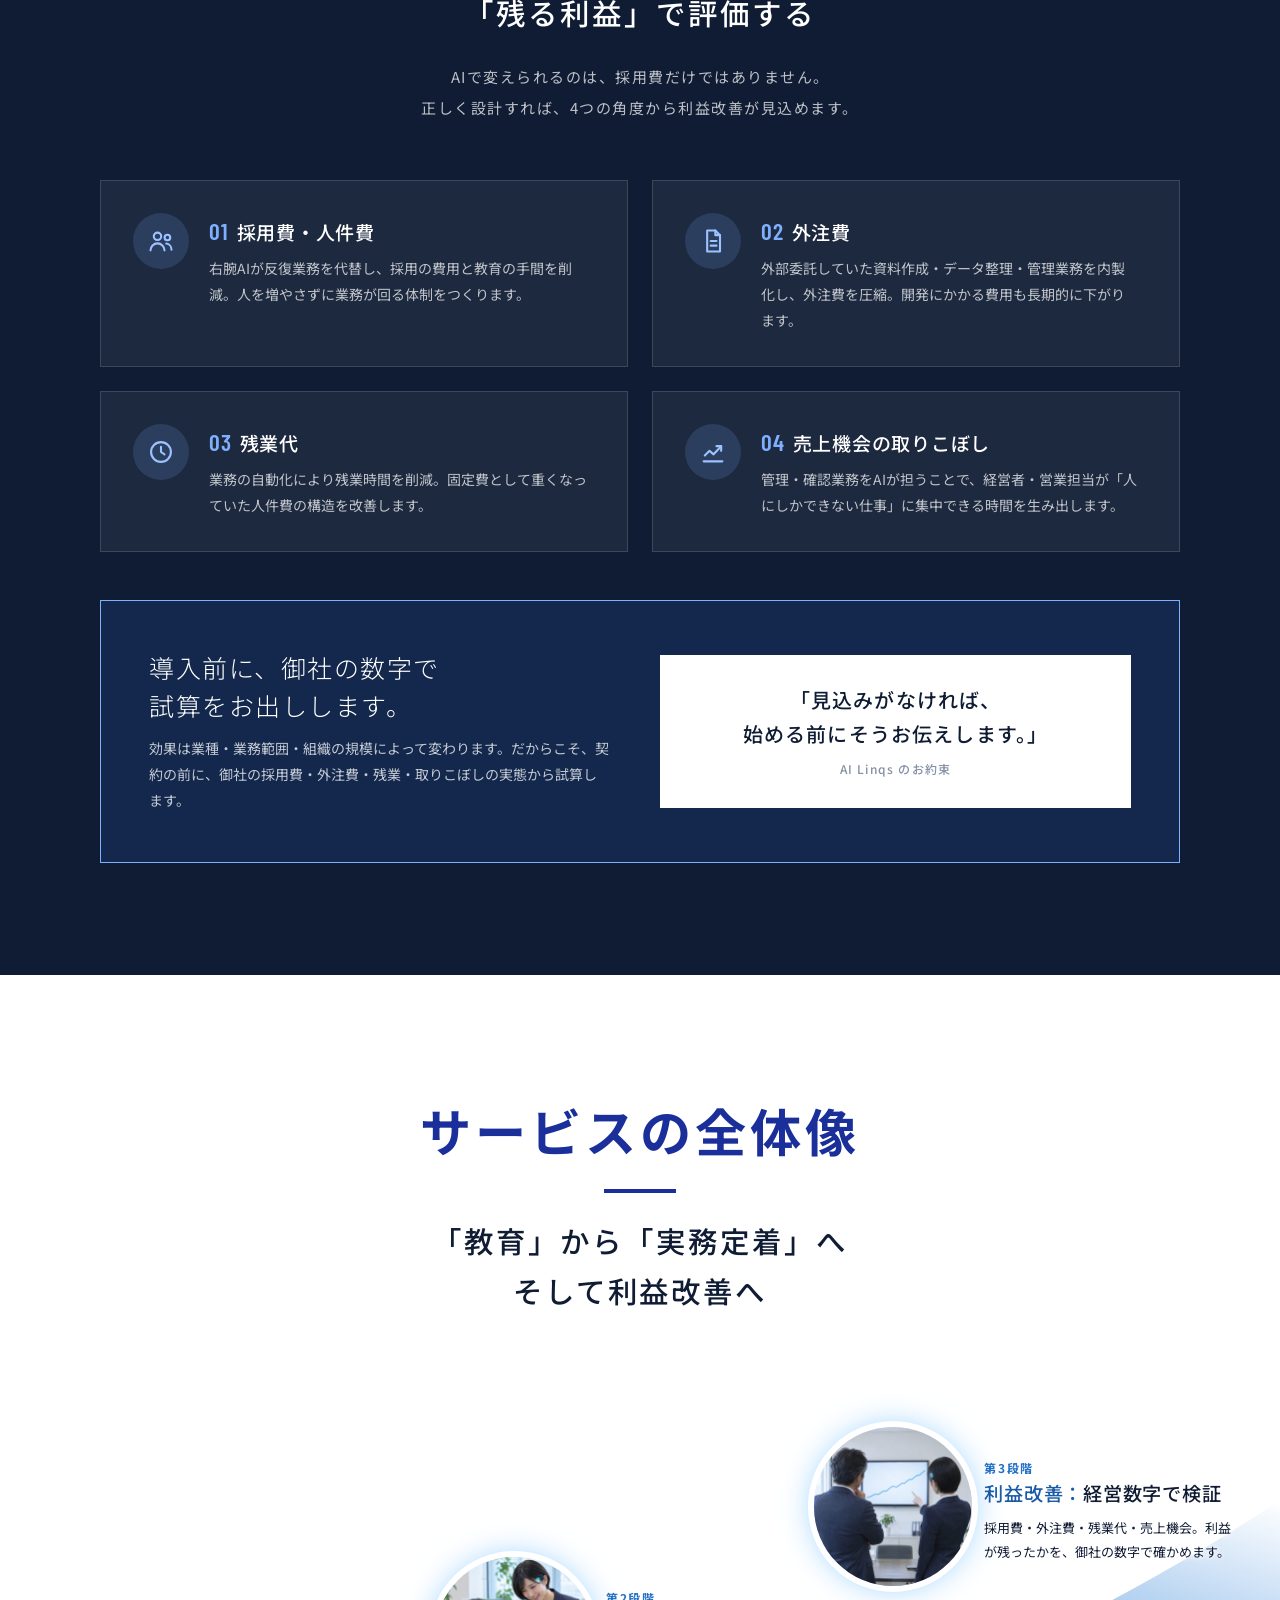
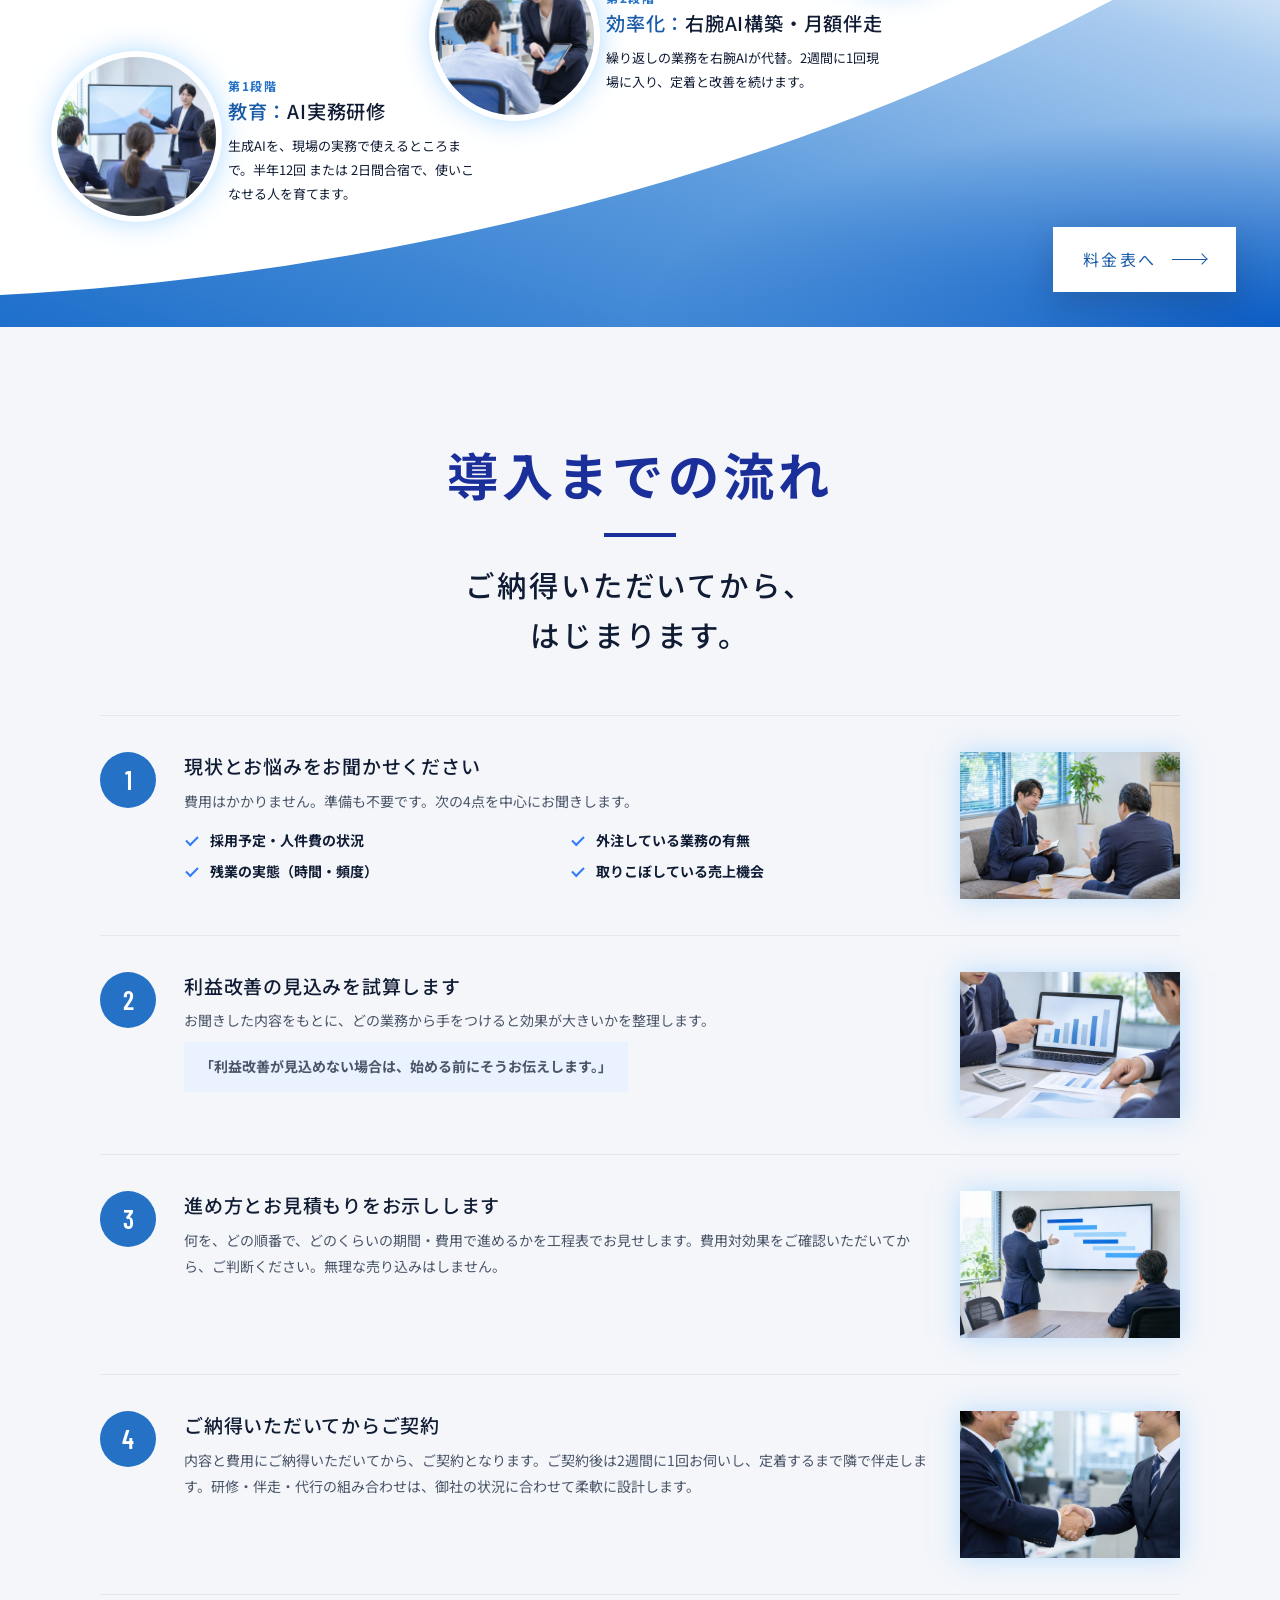
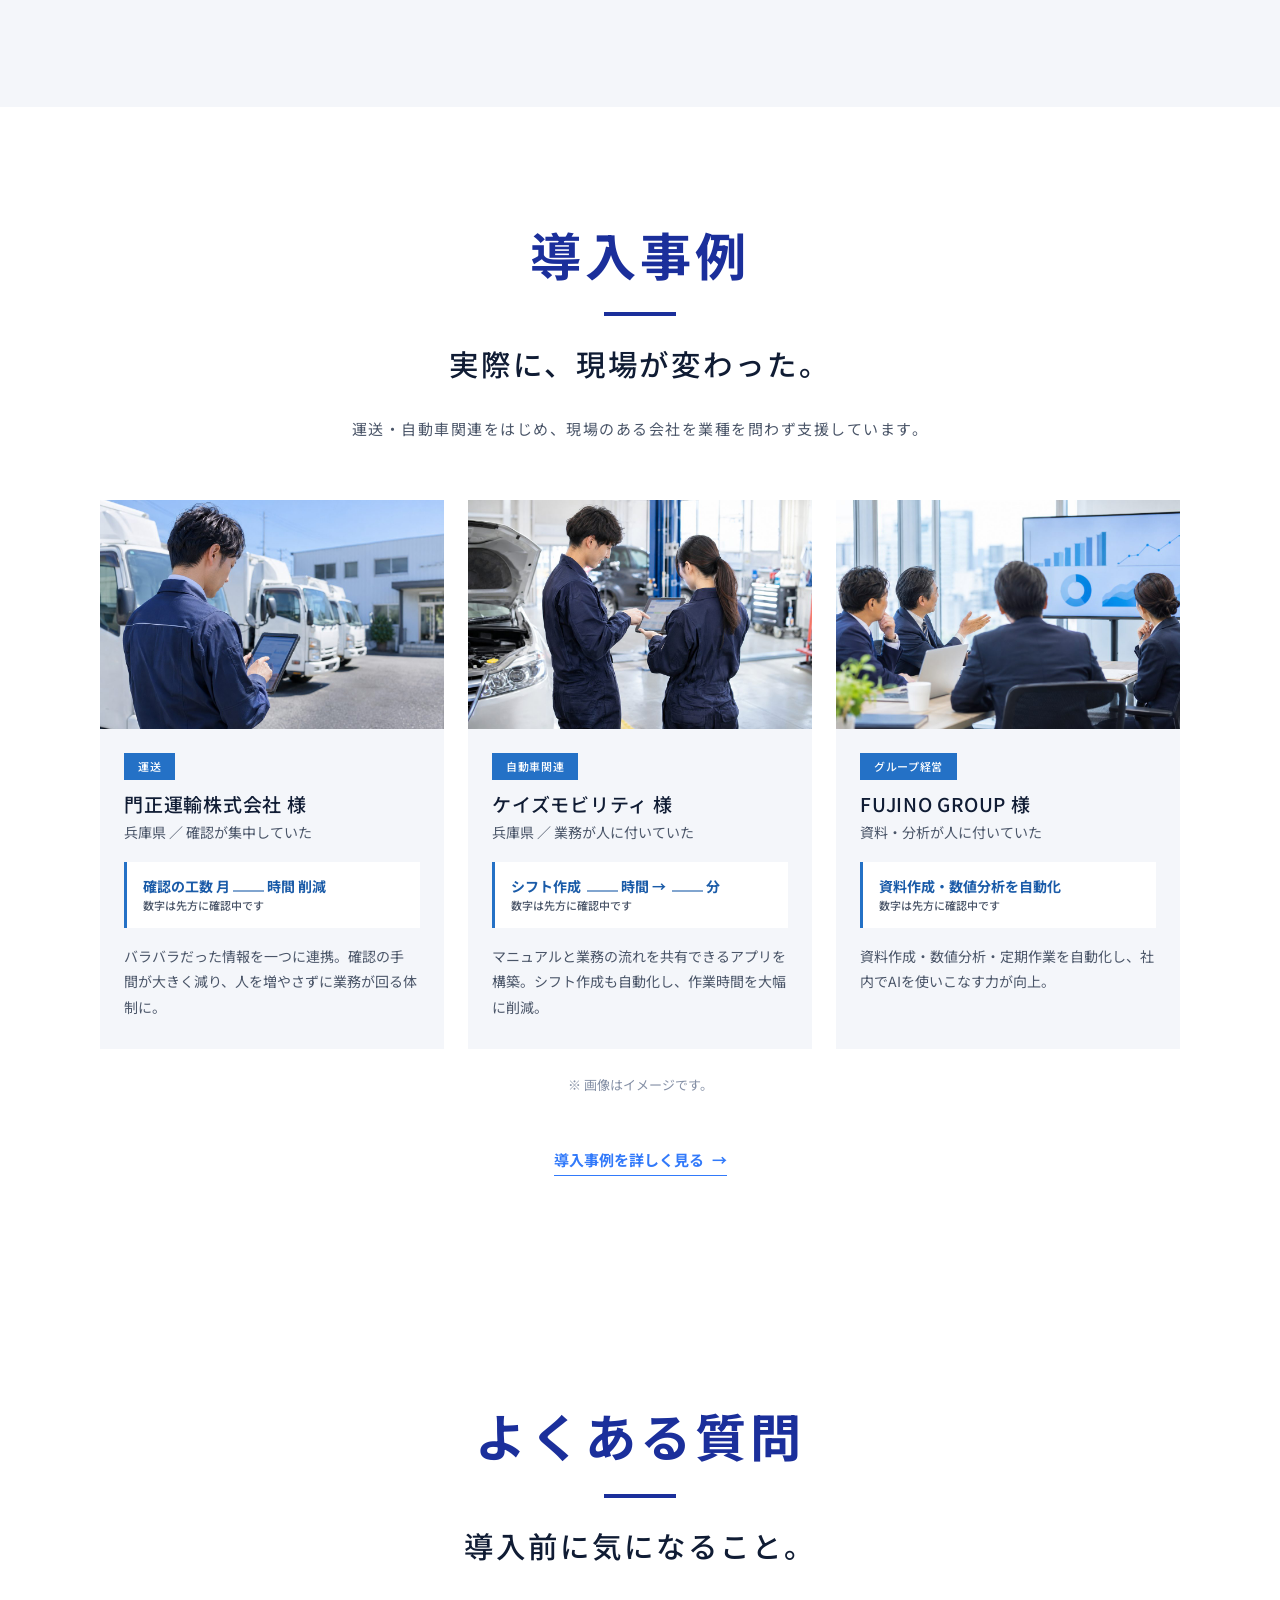
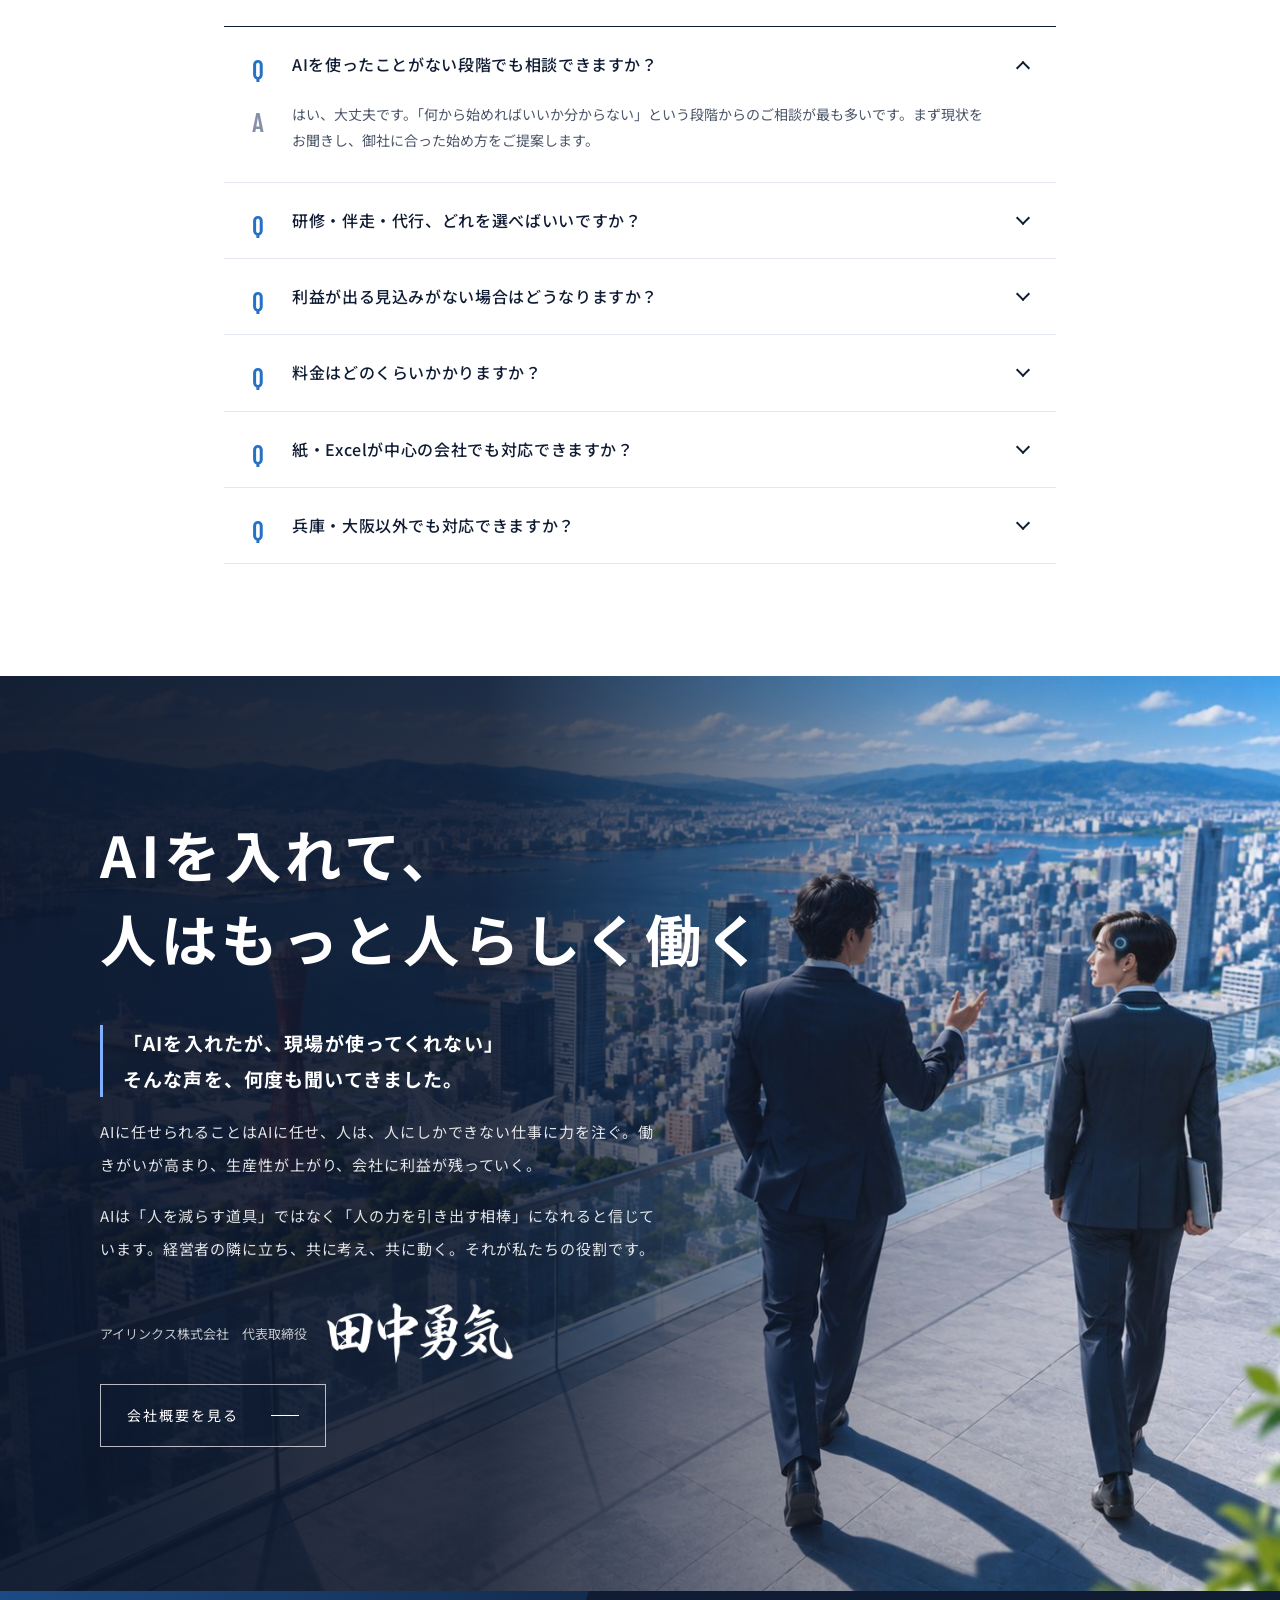
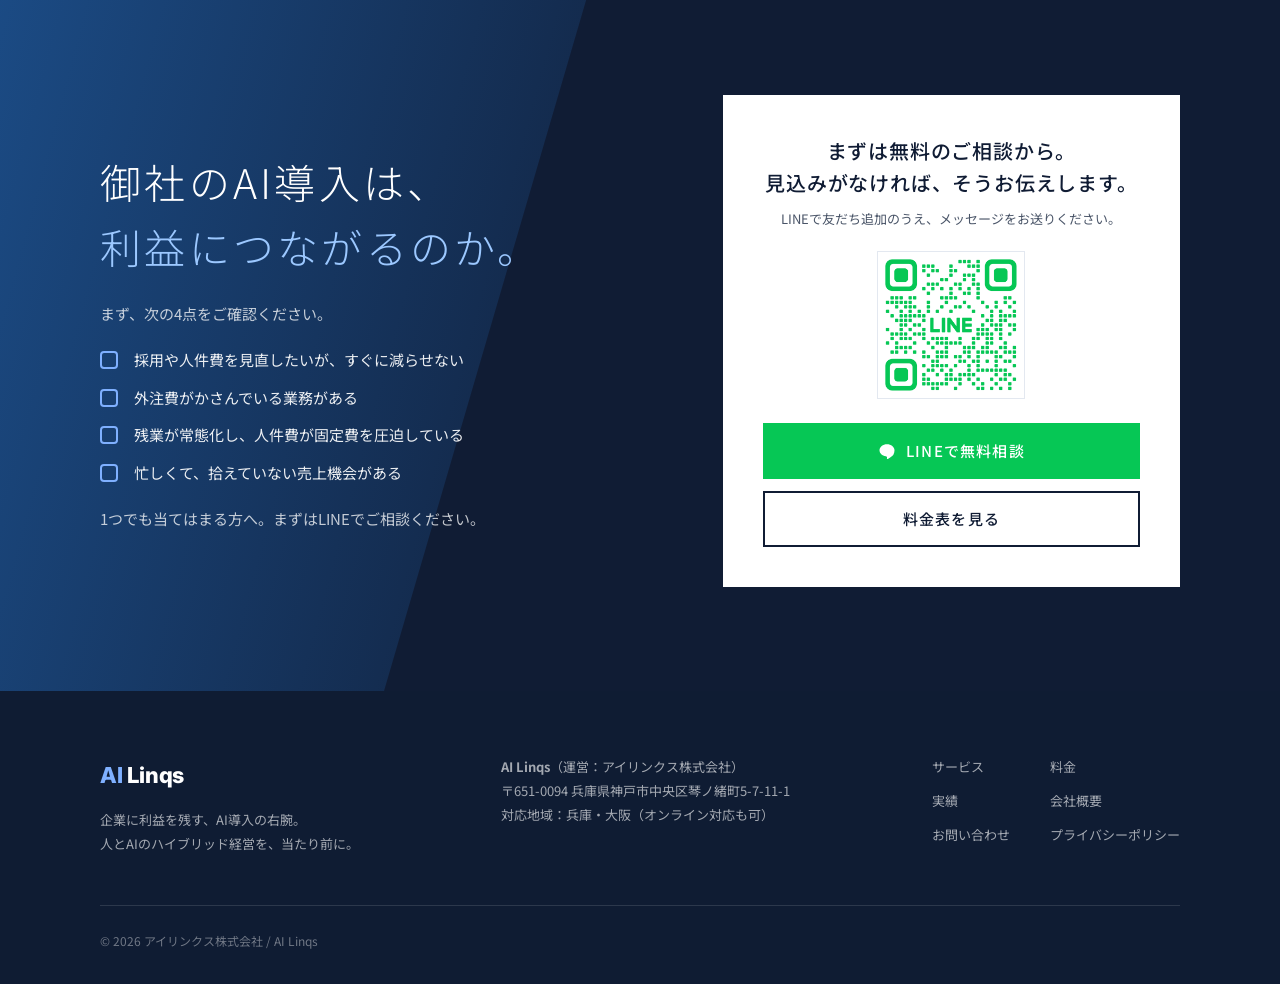
==== commit 8114a9fc: "v6.4：ヒーローを元の構図に戻し背景を差し替え、太字化、見出しを日本語に、代表メッセージの区画、丸いLINEボタン Co-Authored-By: Claude Fable 5.2 <noreply" ====
--- a/index.html
+++ b/index.html
@@ -15,7 +15,7 @@
 <link href="https://fonts.googleapis.com/css2?family=Barlow+Condensed:wght@500;600;700&amp;family=Inter:wght@700;800&amp;family=Noto+Sans+JP:wght@300;400;500;700;900&amp;display=swap" rel="stylesheet">
 <link rel="stylesheet" href="css/style.css">
 <link rel="stylesheet" href="css/top.css">
-<link rel="preload" as="image" href="assets/kv2.jpg">
+<link rel="preload" as="image" href="assets/kv-net.jpg">
 <script src="js/main.js" defer></script>
 <script src="js/top.js" defer></script>
 </head>
@@ -37,9 +37,11 @@
   </nav>
 </header>
 <main id="main">
-<section class="kv kv--b" id="hero">
-  <div class="kv-photo"><img class="kv-bg" src="assets/kv2.jpg" alt="経営者と右腕AIが、同じ画面を見ながら話している" width="1536" height="1024" fetchpriority="high"></div>
+<section class="kv" id="hero">
+  <div class="kv-photo"><img class="kv-bg" src="assets/kv-net.jpg" alt="" width="1676" height="939" fetchpriority="high"></div>
+  <div class="kv-people-wrap"><img class="kv-people" src="assets/kv-people.png" alt="経営者と右腕AIが、並んで歩きながら話している" width="1422" height="1106"></div>
   <h1 class="kv-copy"><span class="band"><span>「教育」「効率化」</span></span><span class="band"><span>だけで</span></span><span class="band"><span>終わらせない。</span></span></h1>
+  <span class="kv-scroll" aria-hidden="true"></span>
 </section>
 
 <section class="lead-sec" id="lead">
@@ -57,8 +59,7 @@
 </div>
 
 <section class="clients" id="clients">
-  <p class="sec-en" aria-hidden="true">Clients</p>
-    <h2 class="sec-title">導入企業様</h2>
+  <h2 class="sec-en sec-en--ja">導入企業様</h2>
   <div class="logo-rows" aria-label="導入企業様のロゴ（掲載準備中）">
     <div class="logo-row"><ul><li>ロゴ</li><li>ロゴ</li><li>ロゴ</li><li>ロゴ</li><li>ロゴ</li><li>ロゴ</li><li>ロゴ</li><li>ロゴ</li><li>ロゴ</li></ul><ul aria-hidden="true"><li>ロゴ</li><li>ロゴ</li><li>ロゴ</li><li>ロゴ</li><li>ロゴ</li><li>ロゴ</li><li>ロゴ</li><li>ロゴ</li><li>ロゴ</li></ul></div>
     <div class="logo-row"><ul><li>ロゴ</li><li>ロゴ</li><li>ロゴ</li><li>ロゴ</li><li>ロゴ</li><li>ロゴ</li><li>ロゴ</li><li>ロゴ</li><li>ロゴ</li></ul><ul aria-hidden="true"><li>ロゴ</li><li>ロゴ</li><li>ロゴ</li><li>ロゴ</li><li>ロゴ</li><li>ロゴ</li><li>ロゴ</li><li>ロゴ</li><li>ロゴ</li></ul></div>
@@ -69,8 +70,8 @@
 
 <section class="why-now" id="why-now">
   <div class="container">
-    <p class="sec-en" aria-hidden="true">Why Now</p>
-    <h2 class="sec-title">人はもう採れない</h2>
+    <h2 class="sec-en sec-en--ja">人はもう採れない</h2>
+    <p class="sec-title">人口減少と、上がり続ける賃金</p>
     <p class="sec-lead">兵庫県の最低賃金は、この11年で378円上がりました。<br>中小企業の「人が足りない」という声も、2015年以降でもっとも強い水準です。</p>
     <figure class="chart-wrap reveal">
       <div class="chart-head">
@@ -86,8 +87,8 @@
 
 <section class="section" id="issues">
   <div class="container">
-    <p class="sec-en" aria-hidden="true">Issues</p>
-    <h2 class="sec-title">人を増やしても利益が残らない</h2>
+    <h2 class="sec-en sec-en--ja">中小企業の現状</h2>
+    <p class="sec-title">人を増やしても利益が残らない</p>
     <p class="sec-lead">採用費・人件費・外注費・残業代。費用が増えるほど、利益は薄くなります。<br>この構造こそが、AIで変えられる問題です。</p>
     <div class="grid-3 mt-56">
       <article class="pain-card reveal">
@@ -109,8 +110,8 @@
 <section class="section section--navy" id="impact">
   <div class="container">
     <p class="sec-label">AI導入が、利益に出る</p>
-    <p class="sec-en" aria-hidden="true">Value</p>
-    <h2 class="sec-title">削減した時間ではなく<br>「残る利益」で評価する</h2>
+    <h2 class="sec-en sec-en--ja">アイリンクスが提供する価値</h2>
+    <p class="sec-title">削減した時間ではなく<br>「残る利益」で評価する</p>
     <p class="sec-lead">AIで変えられるのは、採用費だけではありません。<br>正しく設計すれば、4つの角度から利益改善が見込めます。</p>
     <div class="grid-2 mt-56">
       <article class="cost-card reveal"><div class="icon"><svg viewBox="0 0 24 24" fill="none" stroke="currentColor" stroke-width="1.8" stroke-linecap="round" stroke-linejoin="round" aria-hidden="true"><circle cx="9" cy="8" r="3.2"/><path d="M3 20c0-3.3 2.7-6 6-6s6 2.7 6 6"/><circle cx="17.5" cy="9" r="2.4"/><path d="M16.5 14.2c2.6.3 4.5 2.5 4.5 5.3"/></svg></div><div><h3><span>01</span>採用費・人件費</h3><p>右腕AIが反復業務を代替し、採用の費用と教育の手間を削減。人を増やさずに業務が回る体制をつくります。</p></div></article>
@@ -131,8 +132,8 @@
 
 <section class="growth" id="map">
   <div class="container">
-    <p class="sec-en" aria-hidden="true">Service</p>
-    <h2 class="sec-title">「教育」から「実務定着」へ<br>そして利益改善へ</h2>
+    <h2 class="sec-en sec-en--ja">サービスの全体像</h2>
+    <p class="sec-title">「教育」から「実務定着」へ<br>そして利益改善へ</p>
   </div>
   <div class="growth-stage">
     <svg class="growth-slope" viewBox="0 0 1000 400" preserveAspectRatio="none" aria-hidden="true">
@@ -158,8 +159,8 @@
 <section class="section section--bg" id="flow">
   <div class="container">
     <p class="sec-label">ご相談からの流れ</p>
-    <p class="sec-en" aria-hidden="true">Flow</p>
-    <h2 class="sec-title">ご納得いただいてから、<br>はじまります。</h2>
+    <h2 class="sec-en sec-en--ja">導入までの流れ</h2>
+    <p class="sec-title">ご納得いただいてから、<br>はじまります。</p>
     <ol class="steps mt-56">
       <li class="step reveal">
         <div class="step-num" aria-hidden="true">1</div>
@@ -207,8 +208,8 @@
 <section class="section" id="works">
   <div class="container">
     <p class="sec-label">導入事例</p>
-    <p class="sec-en" aria-hidden="true">Case</p>
-    <h2 class="sec-title">実際に、現場が変わった。</h2>
+    <h2 class="sec-en sec-en--ja">導入事例</h2>
+    <p class="sec-title">実際に、現場が変わった。</p>
     <p class="sec-lead">運送・自動車関連をはじめ、現場のある会社を業種を問わず支援しています。</p>
     <div class="grid-3 mt-56">
       <article class="case-card reveal">
@@ -250,8 +251,8 @@
 <section class="section" id="faq">
   <div class="container container--narrow">
     <p class="sec-label">よくある質問</p>
-    <p class="sec-en" aria-hidden="true">FAQ</p>
-    <h2 class="sec-title">導入前に気になること。</h2>
+    <h2 class="sec-en sec-en--ja">よくある質問</h2>
+    <p class="sec-title">導入前に気になること。</p>
     <div class="faq mt-56">
       <details open><summary>AIを使ったことがない段階でも相談できますか？</summary><div class="answer">はい、大丈夫です。「何から始めればいいか分からない」という段階からのご相談が最も多いです。まず現状をお聞きし、御社に合った始め方をご提案します。</div></details>
       <details><summary>研修・伴走・代行、どれを選べばいいですか？</summary><div class="answer">ご相談の中で一緒に決めます。「まず社内で使えるようになりたい」なら研修、「導入して定着させたい」なら伴走、「仕組みを作ってほしい」なら代行が合います。組み合わせも可能です。</div></details>
@@ -259,6 +260,20 @@
       <details><summary>料金はどのくらいかかりますか？</summary><div class="answer">AI実務研修：396,000円／人・税別（助成金が認められた場合の試算：実質99,000円）。継続支援：月7万円（相談中心）・月18万円（現場伴走込み）。システム開発：50万円〜。初期構築費30万円は年間契約で0円になります。詳しくは<a class="text-link" href="price.html">料金ページ</a>をご覧ください。</div></details>
       <details><summary>紙・Excelが中心の会社でも対応できますか？</summary><div class="answer">むしろ得意です。アナログ体制の企業ほど改善の余地が大きく、効果が出やすい傾向があります。今のやり方を否定せず、現場に合わせて段階的に設計します。</div></details>
       <details><summary>兵庫・大阪以外でも対応できますか？</summary><div class="answer">オンライン対応も可能です。ただし現場伴走（2週間に1回の訪問）は兵庫・大阪を中心としています。地域外の場合はご相談ください。</div></details>
+    </div>
+  </div>
+</section>
+
+<section class="msg" id="message">
+  <img class="msg-bg" src="assets/message-bg.jpg" alt="" width="1672" height="941" loading="lazy">
+  <div class="msg-inner">
+    <h2 class="reveal">AIを入れて、<br>人はもっと<br class="sp">人らしく働く</h2>
+    <div class="msg-body reveal">
+      <p class="msg-quote">「AIを入れたが、現場が使ってくれない」<br>そんな声を、何度も聞いてきました。</p>
+      <p>AIに任せられることはAIに任せ、人は、人にしかできない仕事に力を注ぐ。働きがいが高まり、生産性が上がり、会社に利益が残っていく。</p>
+      <p>AIは「人を減らす道具」ではなく「人の力を引き出す相棒」になれると信じています。経営者の隣に立ち、共に考え、共に動く。それが私たちの役割です。</p>
+      <div class="msg-sign"><span>アイリンクス株式会社　代表取締役</span><img src="assets/signature-dark.png" alt="田中 勇気 サイン" width="900" height="308" loading="lazy"></div>
+      <p class="msg-link"><a href="about.html">会社概要を見る<i aria-hidden="true"></i></a></p>
     </div>
   </div>
 </section>
@@ -307,6 +322,6 @@
   </div>
 </footer>
 <div class="sticky-cta" id="stickyCta" hidden><a class="btn btn--line " href="contact.html#contact" data-line-cta><svg viewBox="0 0 24 24" fill="currentColor" aria-hidden="true"><path d="M12 3C6.5 3 2 6.6 2 11.1c0 4 3.6 7.4 8.400 8 .6.1 1.300.4 1.500.8.2.4.1 1 .1 1.400l-.1.800c0 .3-.2 1 .900.600s5.700-3.400 7.700-5.800C21.500 15.300 22 13.300 22 11.100 22 6.600 17.500 3 12 3z"/></svg>LINEで相談</a><a class="btn btn--ghost " href="price.html">料金表を見る</a></div>
-<div class="test-badge" id="testBadge" hidden>テスト版 v6.3｜<a href="top-v62.html">前の版を見る</a></div>
+<div class="test-badge" id="testBadge" hidden>テスト版 v6.4｜<a href="top-v62.html">前の版を見る</a></div>
 </body>
 </html>
--- a/css/style.css
+++ b/css/style.css
@@ -420,10 +420,10 @@
 
 .contact-card .sec-label{color:var(--blue);margin-top:0}
 
-/* ---------- 右下に固定の LINE ボタン（スマホ下部の帯の代わり） ---------- */
-.line-fab{position:fixed;right:20px;bottom:calc(20px + env(safe-area-inset-bottom));z-index:95;display:inline-flex;align-items:center;gap:10px;background:var(--green);color:#fff;font-weight:700;font-size:15px;line-height:1;padding:17px 24px;border-radius:9999px;box-shadow:0 10px 28px rgba(6,120,60,.35);transition:background .2s,transform .2s}
-.line-fab svg{width:22px;height:22px}
-.line-fab:hover{background:var(--green-dark);transform:translateY(-3px)}
+/* ---------- 右下に固定の丸い LINE ボタン（画面の角から少しはみ出す。スマホ下部の帯の代わり） ---------- */
+.line-fab{position:fixed;right:-30px;bottom:-30px;z-index:95;width:168px;height:168px;border-radius:50%;display:flex;flex-direction:column;align-items:center;justify-content:center;gap:6px;padding:0 26px 26px 0;background:var(--green);color:#fff;font-weight:700;font-size:15px;line-height:1.35;text-align:center;letter-spacing:.04em;box-shadow:0 12px 36px rgba(6,120,60,.4);transition:background .2s,transform .25s}
+.line-fab svg{width:34px;height:34px}
+.line-fab:hover{background:var(--green-dark);transform:translate(-8px,-8px) scale(1.04)}
 .sticky-cta{display:none !important}
-@media (max-width:600px){.line-fab{right:12px;bottom:calc(12px + env(safe-area-inset-bottom));padding:14px 18px;font-size:14px}.footer{padding-bottom:88px}}
+@media (max-width:600px){.line-fab{right:-24px;bottom:-24px;width:128px;height:128px;padding:0 20px 20px 0;font-size:13px;gap:3px}.line-fab svg{width:26px;height:26px}.footer{padding-bottom:110px}}
 @media print{.line-fab{display:none}}
--- a/css/top.css
+++ b/css/top.css
@@ -81,7 +81,7 @@
 
 /* ---------- 人はもう採れない（グラフ） ---------- */
 .top .why-now{position:relative;background:linear-gradient(180deg,#DCEBFA 0%,#C9DFF7 100%);padding:128px 0 150px;padding-top:calc(128px + 3*var(--u))}
-.top .why-now::before,.top #impact::before{content:"";position:absolute;left:0;right:0;top:-1px;height:calc(5.6*var(--u) + 1px);background:#fff;clip-path:polygon(0 0,100% 0,100% 100%);pointer-events:none}
+.top .why-now::before,.top #impact::before{content:"";position:absolute;left:0;right:0;top:-1px;height:calc(5.6*var(--u) + 1px);background:#fff;clip-path:polygon(0 0,100% 0,0 100%);pointer-events:none}
 .chart-wrap{margin:56px auto 0;max-width:960px;background:#fff;padding:40px 44px 28px;box-shadow:0 24px 60px rgba(36,113,198,.14)}
 .chart-head{display:flex;flex-wrap:wrap;justify-content:space-between;align-items:baseline;gap:8px 24px}
 .chart-head h3{font-size:17px}
@@ -251,11 +251,46 @@
 .kv--b .kv-copy{top:calc(25.3*var(--u));font-size:calc(5.1*var(--u))}
 .kv--b .kv-copy .band{height:calc(7.2*var(--u))}
 .kv--b .kv-photo::after{content:"";position:absolute;inset:0;background:linear-gradient(90deg,rgba(255,255,255,.28),rgba(255,255,255,0) 55%)}
-.lead-sec{padding-top:calc(4*var(--u))}
 @media (max-width:900px){
   .kv--b{height:calc(60*var(--u))}
   .kv--b .kv-photo{height:calc(52*var(--u))}
   .kv--b .kv-bg{object-position:82% 12%}
   .kv--b .kv-copy{top:calc(33*var(--u))}
-  .lead-sec{padding-top:24px}
-}
+}
+
+/* ---------- v6.4 ヒーローは元の構図（背景は青いネットワーク）。帯は紺・文字は太く ---------- */
+.top{--band-kv:#101C34}
+.kv-photo{background:#0B63C9}
+.kv-copy{font-weight:700;letter-spacing:.02em}
+.kv-copy .band::before{background:var(--band-kv)}
+.kv-people{filter:drop-shadow(0 0 calc(1.6*var(--u)) rgba(150,215,255,.9))}
+.lead-sec h2{font-weight:700;color:var(--ink)}
+.lead-sec p{font-weight:500;color:var(--ink)}
+/* 大きな見出しを日本語に */
+.sec-en--ja{font-family:var(--font);font-weight:700;font-size:clamp(28px,4vw,54px);line-height:1.4;letter-spacing:.08em}
+.sec-en--ja::after{margin-top:22px}
+.top p.sec-title{margin-top:22px}
+/* 右下の丸い LINE ボタン（端が切れる） */
+.top .line-fab,.line-fab{border-radius:50%}
+/* ---------- 代表からのメッセージ ---------- */
+.msg{position:relative;overflow:hidden;background:var(--ink);color:#fff}
+.msg-bg{position:absolute;inset:0;width:100%;height:100%;object-fit:cover;object-position:70% 40%}
+.msg::after{content:"";position:absolute;inset:0;background:linear-gradient(90deg,rgba(11,20,40,.94) 0%,rgba(11,20,40,.86) 38%,rgba(11,20,40,.25) 72%,rgba(11,20,40,0) 100%)}
+.msg-inner{position:relative;z-index:1;max-width:1128px;margin:0 auto;padding:136px 24px 144px}
+.msg h2{font-weight:700;font-size:clamp(30px,4.4vw,60px);line-height:1.5;letter-spacing:.08em}
+.msg h2 br.sp{display:none}
+.msg-body{max-width:560px;margin-top:44px}
+.msg-body p{font-size:15px;line-height:2.2;letter-spacing:.06em;color:rgba(255,255,255,.88);margin-top:18px}
+.msg-body .msg-quote{font-size:19px;font-weight:700;color:#fff;line-height:1.9;margin-top:0;padding-left:20px;border-left:3px solid #7FB0FF}
+.msg-sign{margin-top:36px;display:flex;align-items:center;gap:18px;font-size:13px;color:rgba(255,255,255,.75)}
+.msg-sign img{width:190px;filter:brightness(0) invert(1)}
+.msg-link{margin-top:36px}
+.msg-link a{display:inline-flex;align-items:center;gap:16px;border:1px solid rgba(255,255,255,.7);padding:15px 26px;font-size:14px;letter-spacing:.14em;color:#fff;transition:background .25s,color .25s}
+.msg-link a::after{content:"";width:28px;height:1px;background:currentColor}
+.msg-link a:hover{background:#fff;color:var(--ink)}
+@media (max-width:900px){
+  .msg::after{background:linear-gradient(180deg,rgba(11,20,40,.55) 0%,rgba(11,20,40,.9) 42%,rgba(11,20,40,.96) 100%)}
+  .msg-bg{height:52%;object-position:72% 30%}
+  .msg-inner{padding:230px 20px 96px}
+  .msg h2 br.sp{display:inline}
+}
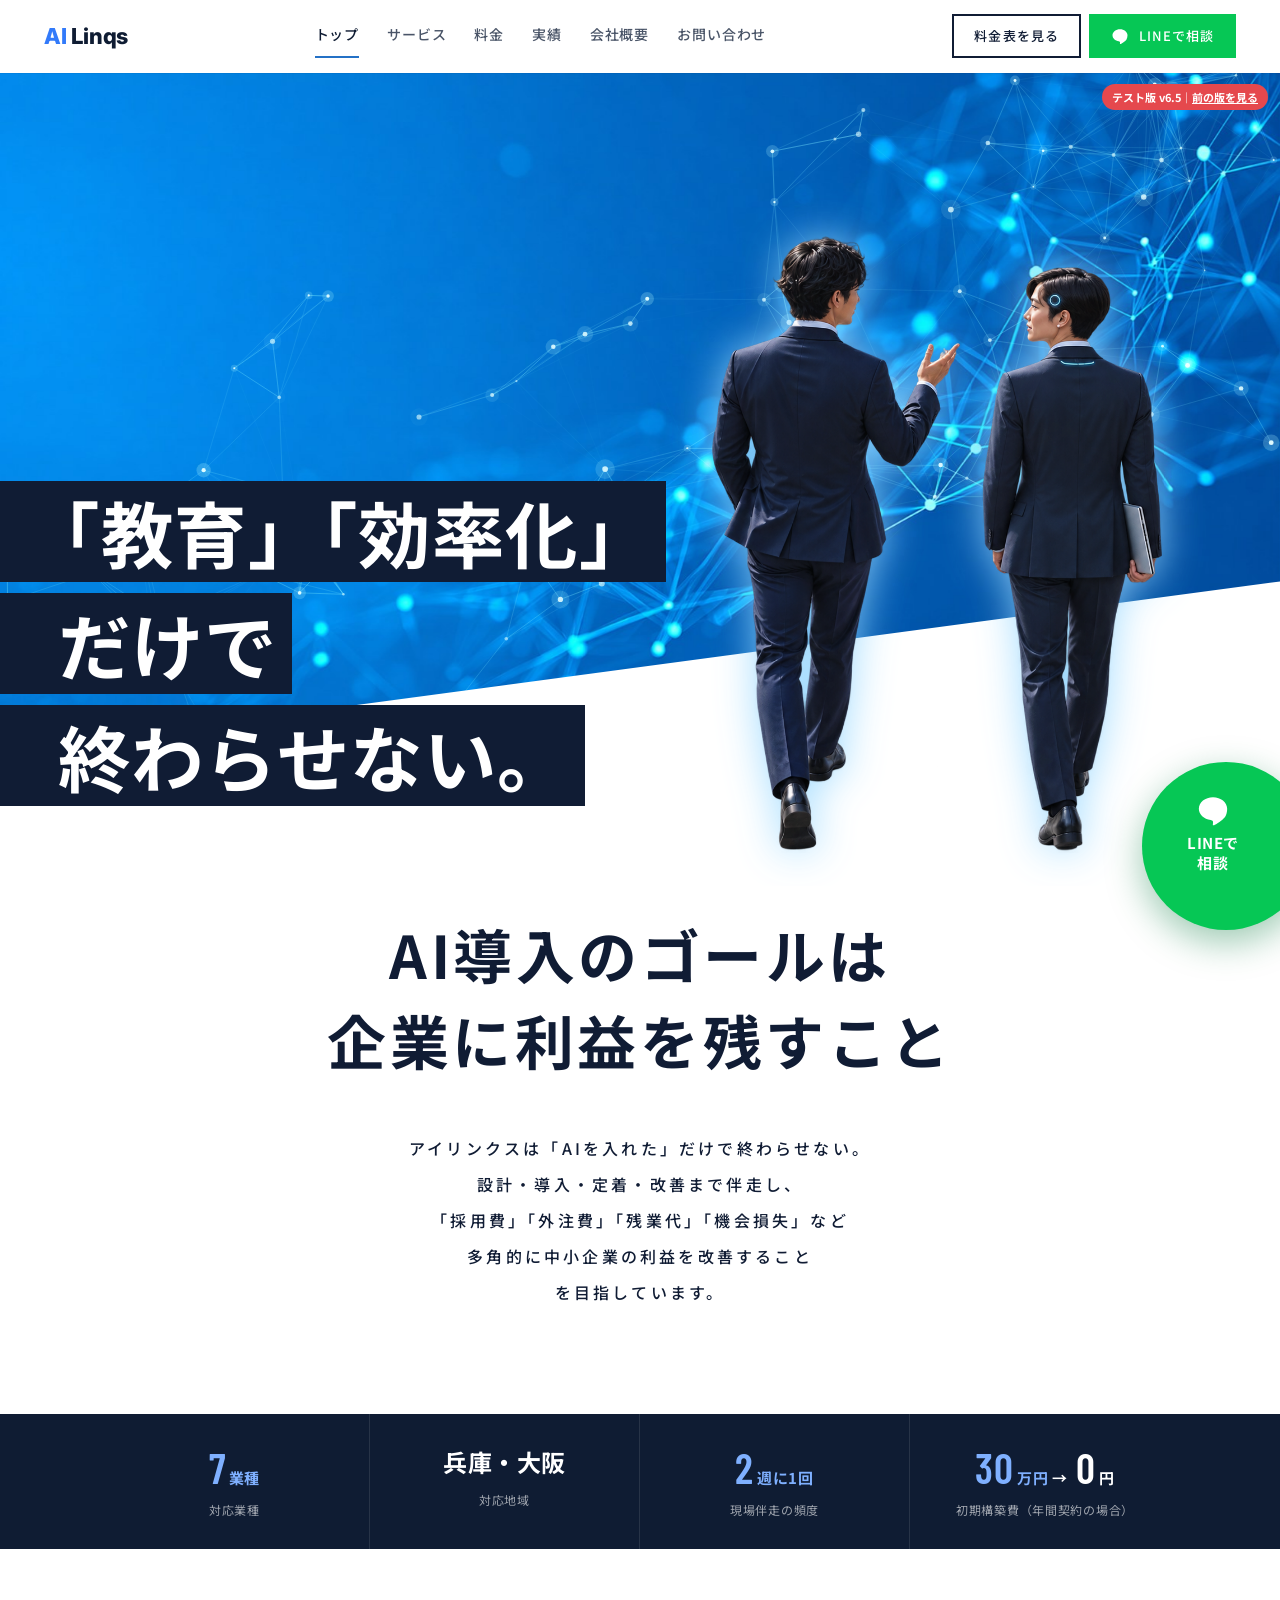
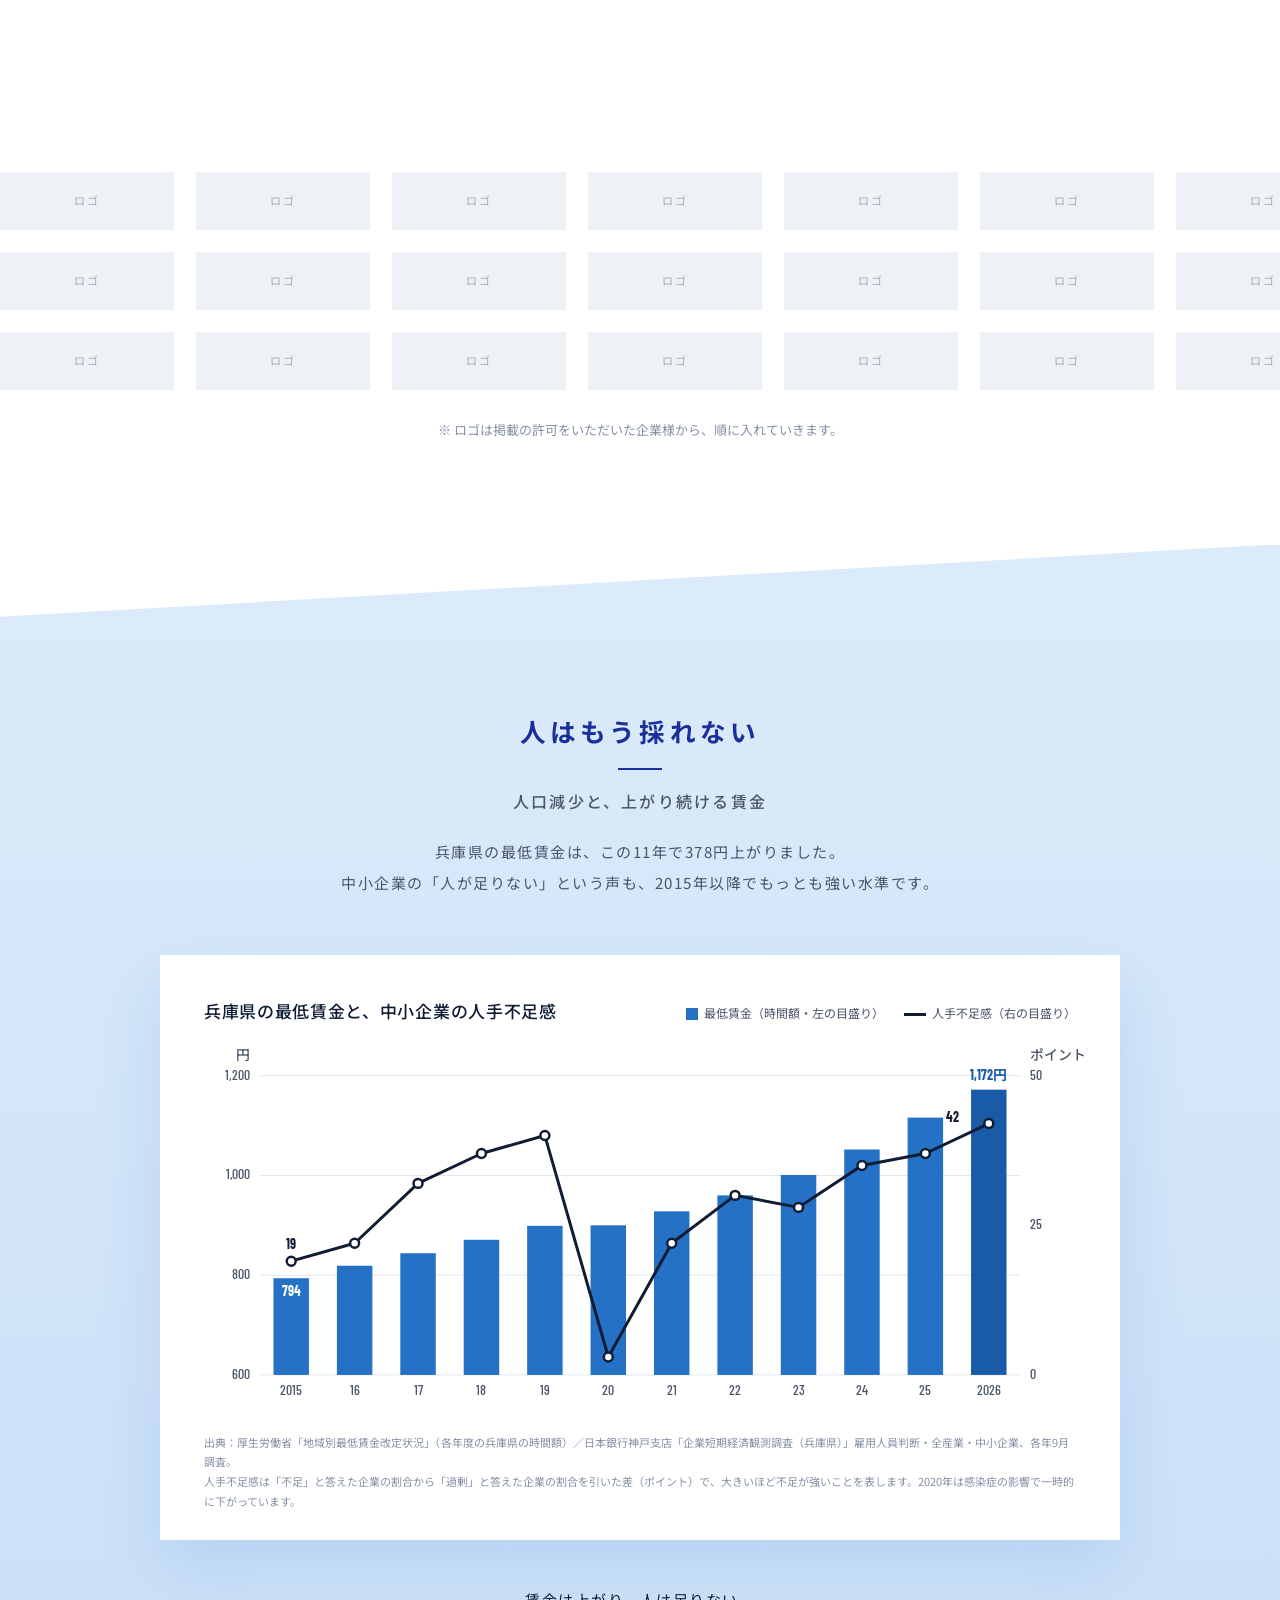
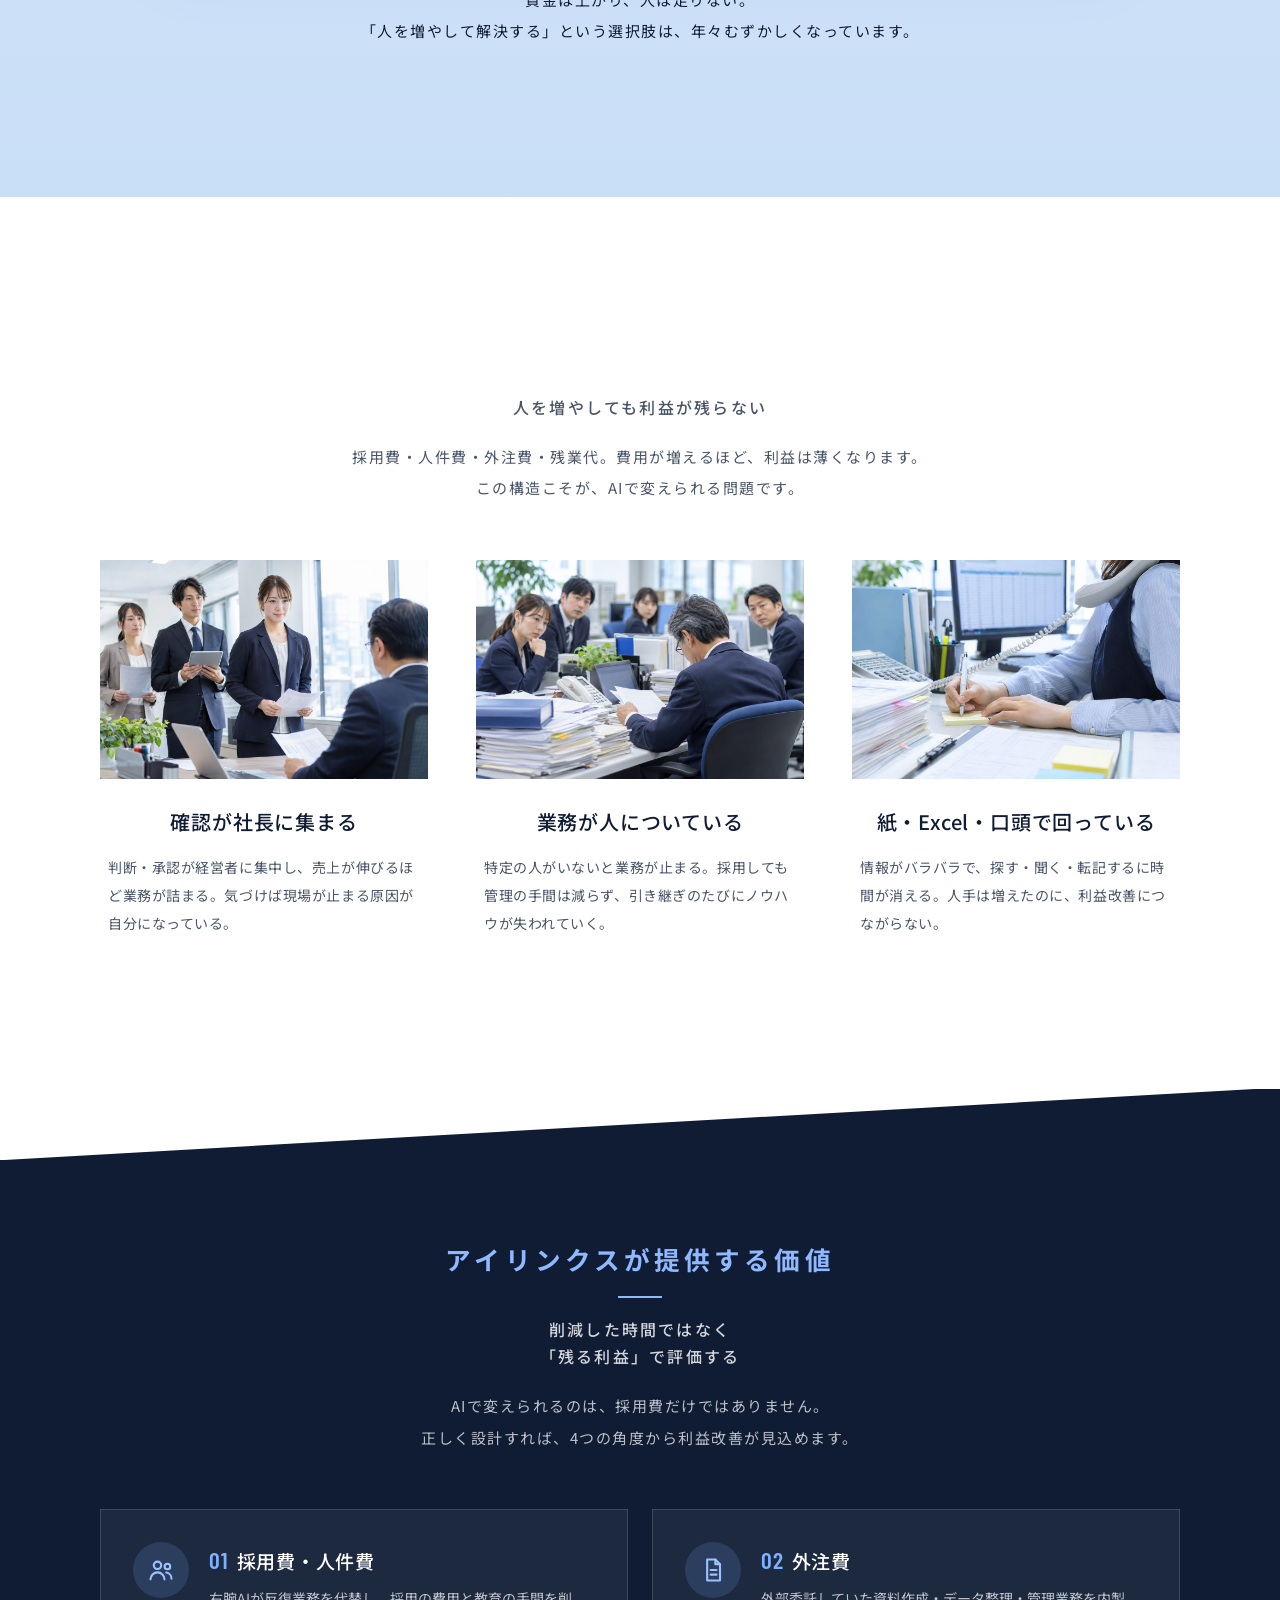
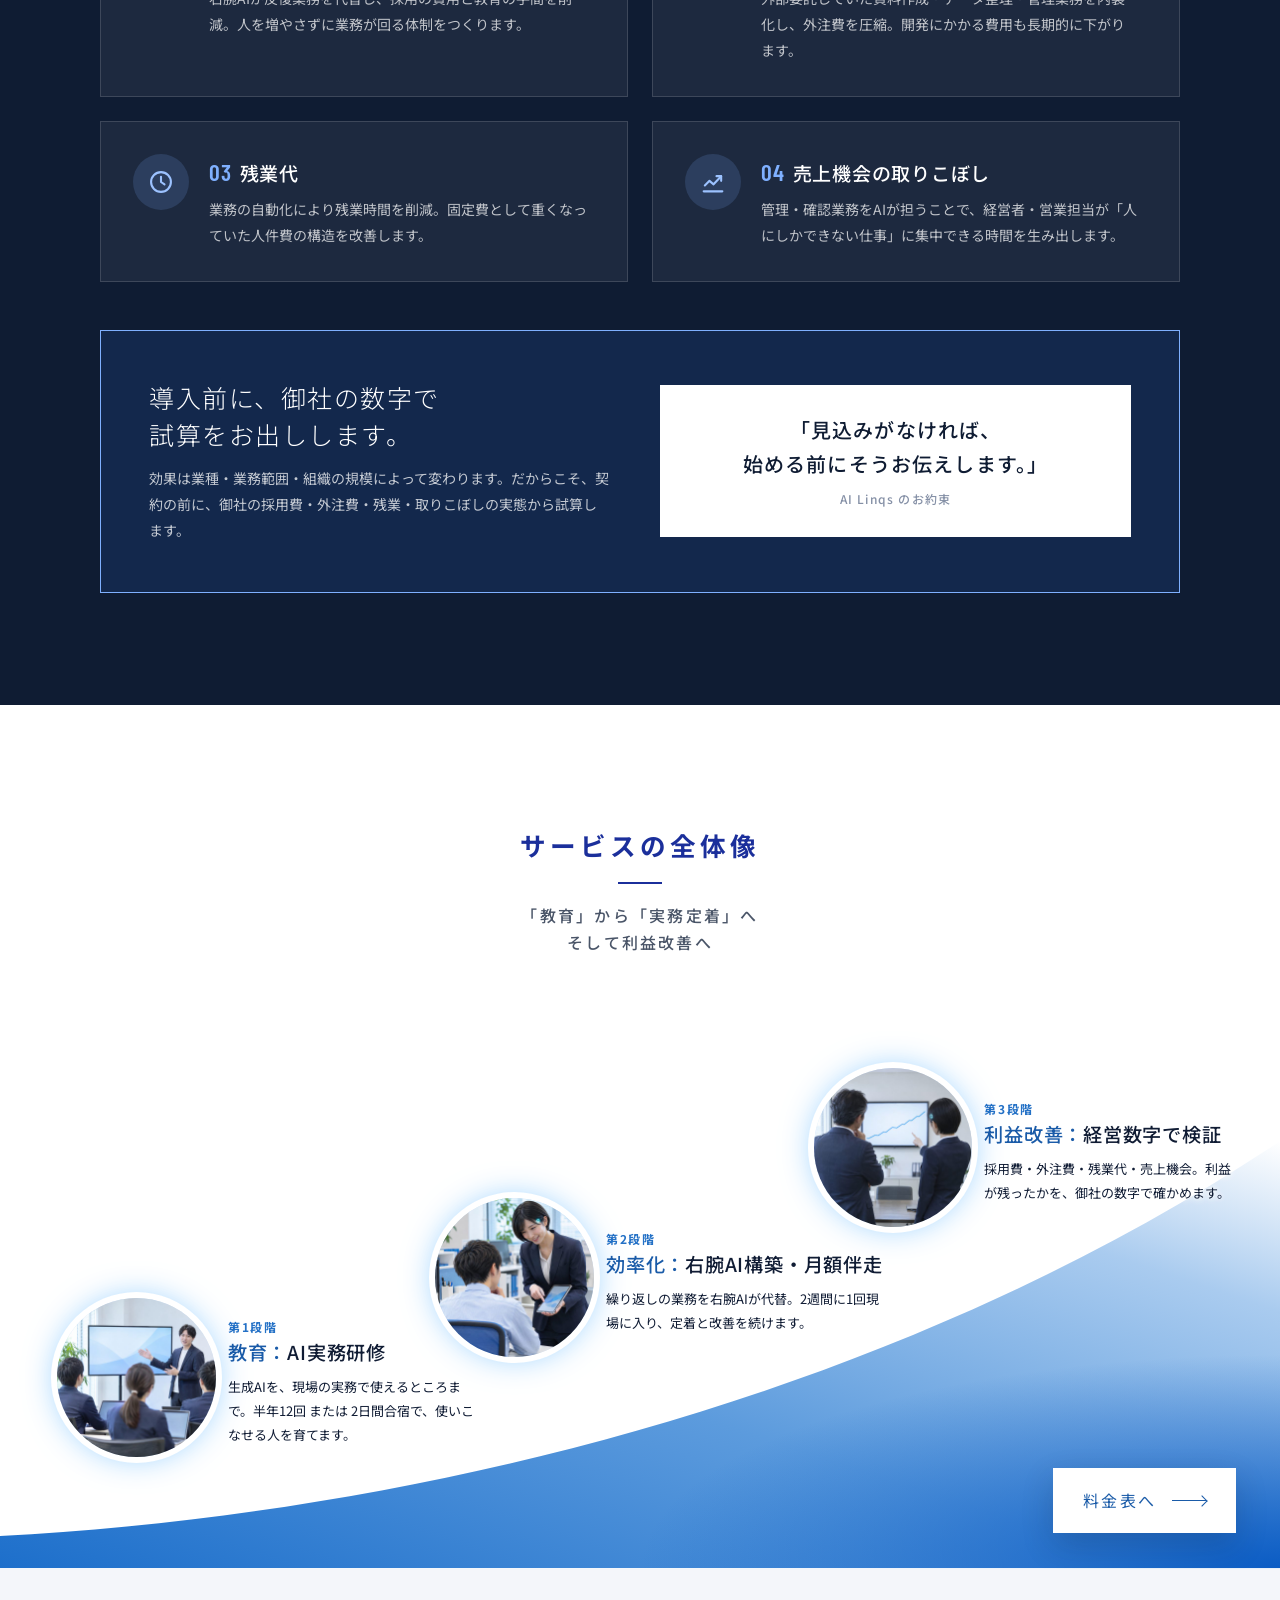
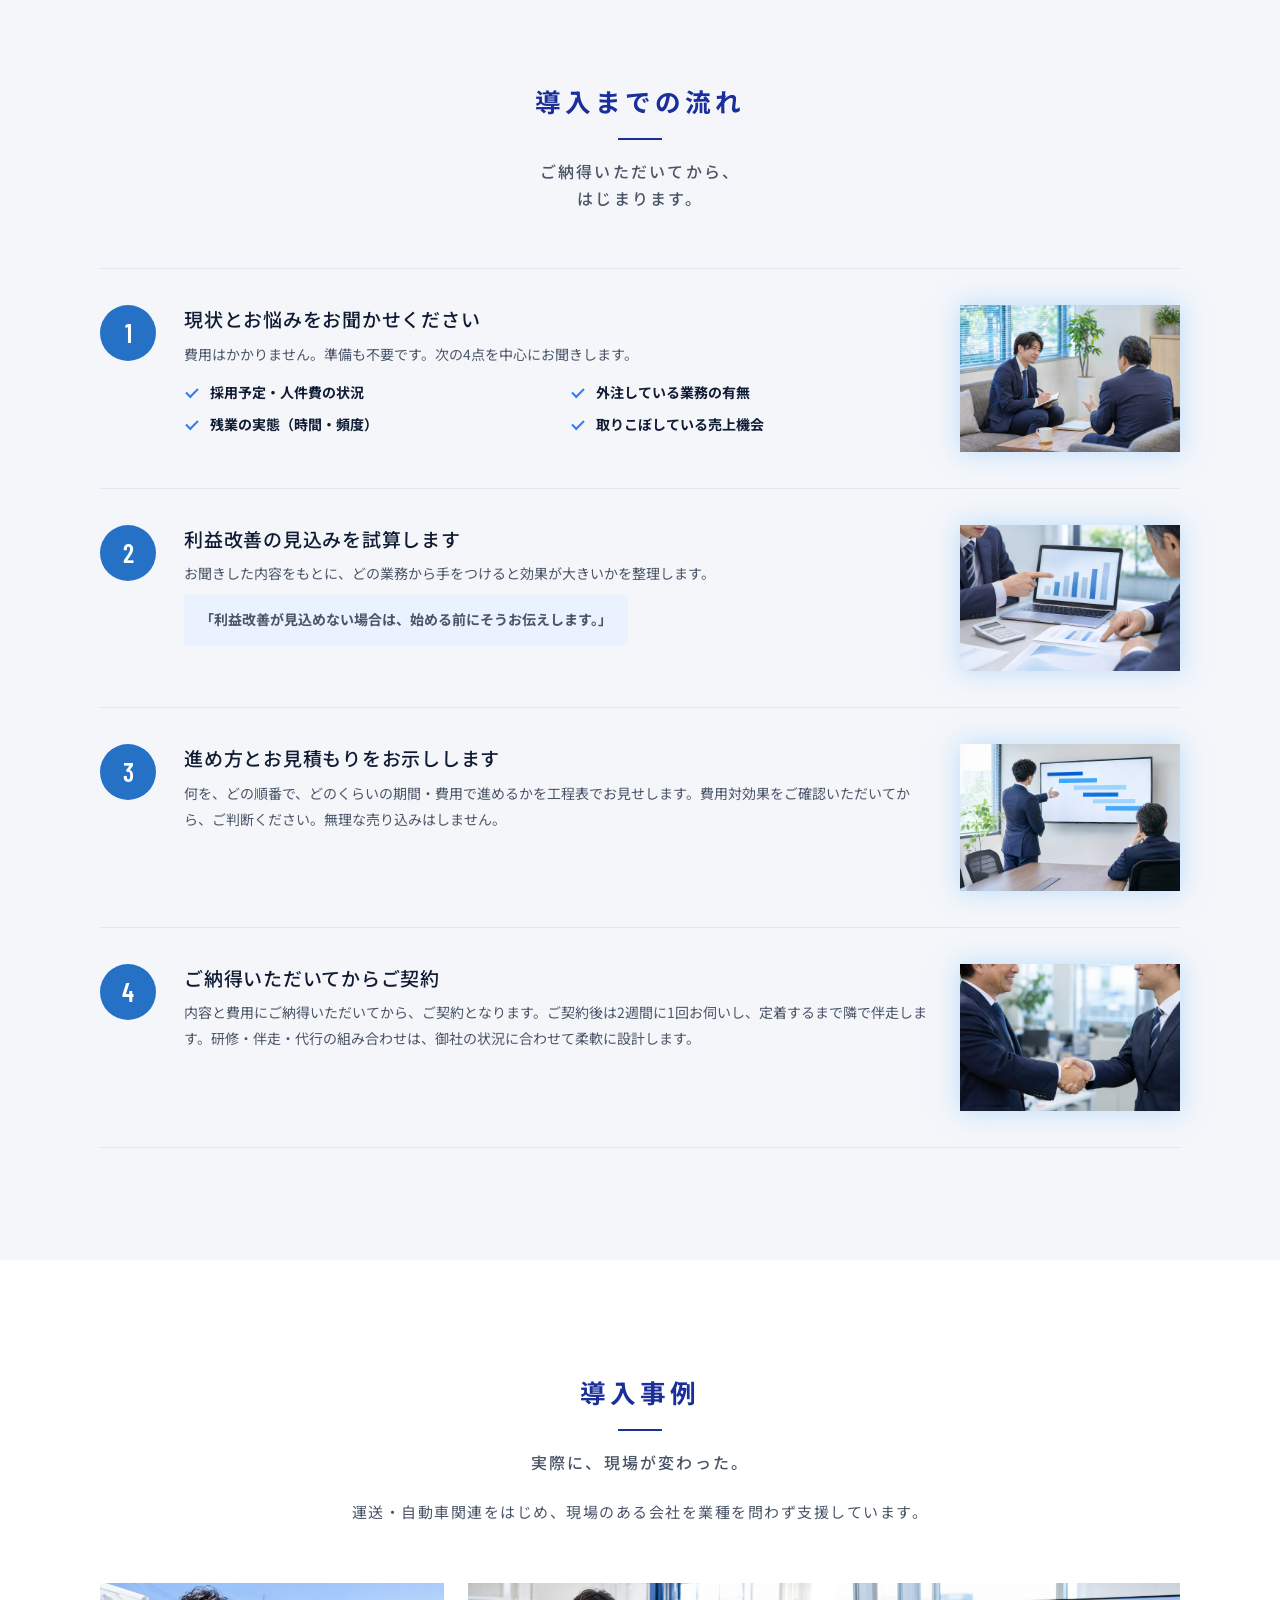
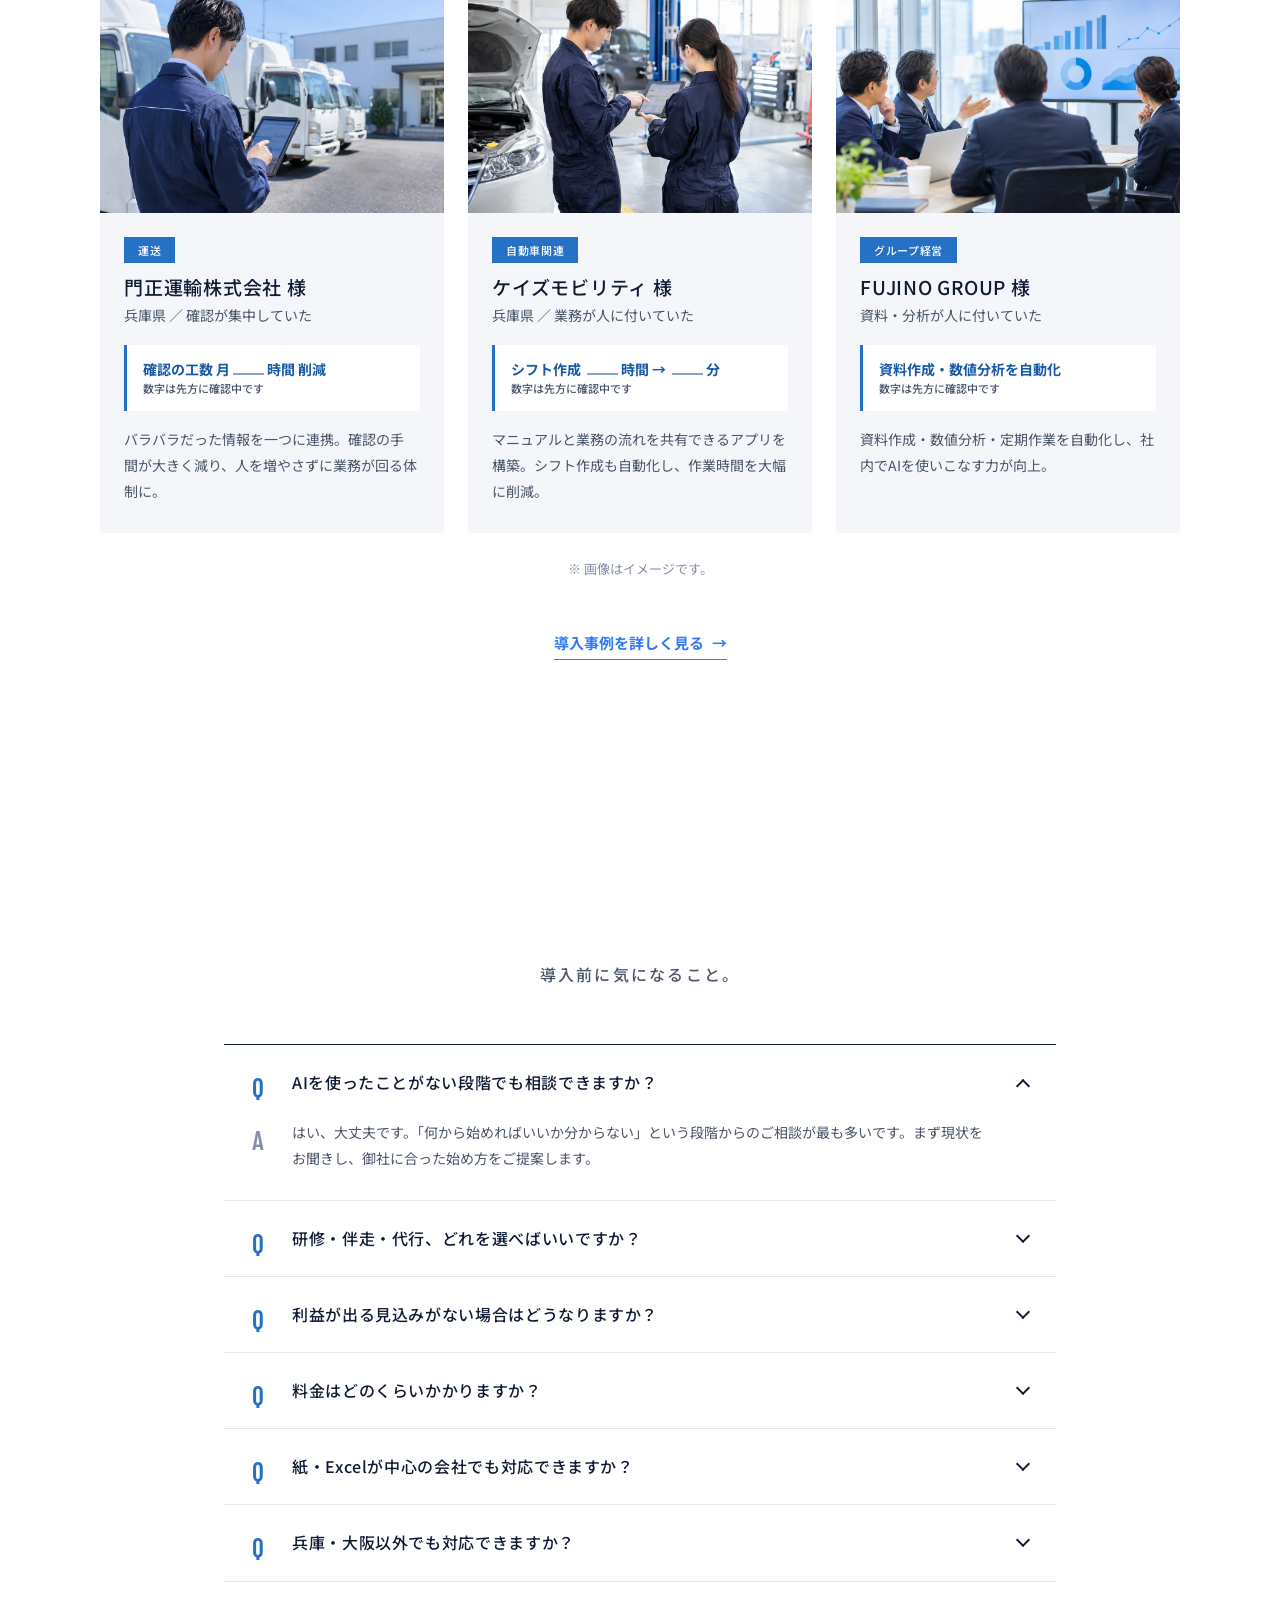
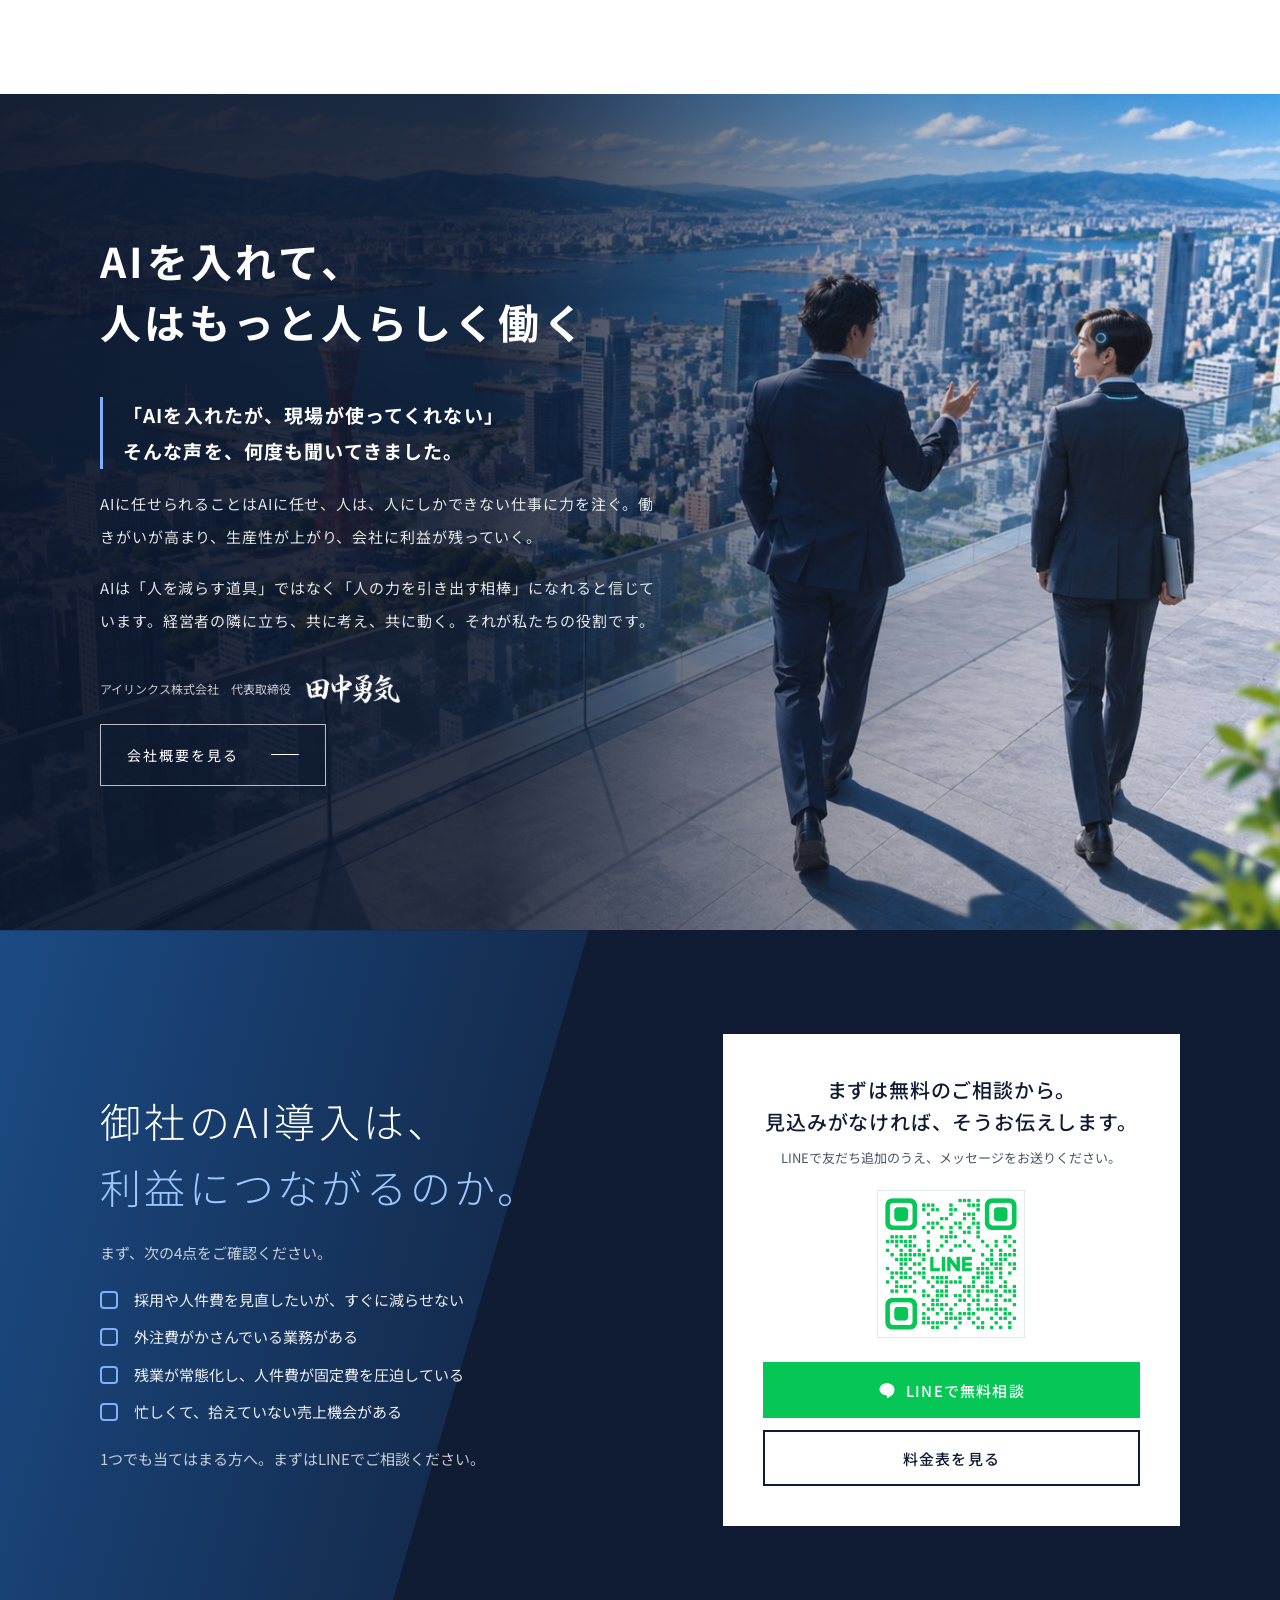
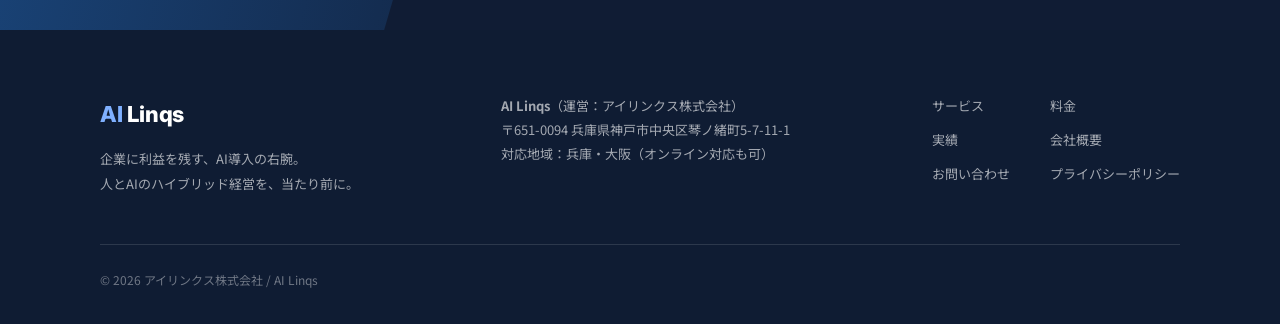
==== commit 52e69f4d: "v6.5：見出しを小さく、ヒーローに動くネットワーク、署名を小さく、CSS/JSに版番号 Co-Authored-By: Claude Fable 5.2 <noreply@anthropic.com" ====
--- a/index.html
+++ b/index.html
@@ -13,11 +13,11 @@
 <link rel="preconnect" href="https://fonts.googleapis.com">
 <link rel="preconnect" href="https://fonts.gstatic.com" crossorigin>
 <link href="https://fonts.googleapis.com/css2?family=Barlow+Condensed:wght@500;600;700&amp;family=Inter:wght@700;800&amp;family=Noto+Sans+JP:wght@300;400;500;700;900&amp;display=swap" rel="stylesheet">
-<link rel="stylesheet" href="css/style.css">
-<link rel="stylesheet" href="css/top.css">
+<link rel="stylesheet" href="css/style.css?v=65">
+<link rel="stylesheet" href="css/top.css?v=65">
 <link rel="preload" as="image" href="assets/kv-net.jpg">
-<script src="js/main.js" defer></script>
-<script src="js/top.js" defer></script>
+<script src="js/main.js?v=65" defer></script>
+<script src="js/top.js?v=65" defer></script>
 </head>
 <body class="top">
 <a class="skip" href="#main">本文へスキップ</a>
@@ -322,6 +322,6 @@
   </div>
 </footer>
 <div class="sticky-cta" id="stickyCta" hidden><a class="btn btn--line " href="contact.html#contact" data-line-cta><svg viewBox="0 0 24 24" fill="currentColor" aria-hidden="true"><path d="M12 3C6.5 3 2 6.6 2 11.1c0 4 3.6 7.4 8.400 8 .6.1 1.300.4 1.500.8.2.4.1 1 .1 1.400l-.1.800c0 .3-.2 1 .900.600s5.700-3.400 7.700-5.800C21.500 15.300 22 13.300 22 11.100 22 6.600 17.500 3 12 3z"/></svg>LINEで相談</a><a class="btn btn--ghost " href="price.html">料金表を見る</a></div>
-<div class="test-badge" id="testBadge" hidden>テスト版 v6.4｜<a href="top-v62.html">前の版を見る</a></div>
+<div class="test-badge" id="testBadge" hidden>テスト版 v6.5｜<a href="top-v62.html">前の版を見る</a></div>
 </body>
 </html>
--- a/css/top.css
+++ b/css/top.css
@@ -294,3 +294,14 @@
   .msg-inner{padding:230px 20px 96px}
   .msg h2 br.sp{display:inline}
 }
+
+/* ---------- v6.5 見出しを小さく上品に。署名を小さく。ヒーローに動くネットワーク ---------- */
+.sec-en--ja{font-size:clamp(19px,2vw,27px);letter-spacing:.16em;line-height:1.6}
+.sec-en--ja::after{width:44px;height:2px;margin-top:16px}
+.top p.sec-title{font-size:clamp(14px,1.25vw,17px);font-weight:500;letter-spacing:.14em;margin-top:18px;color:var(--text)}
+.top .section--navy p.sec-title{color:rgba(255,255,255,.82)}
+.top .sec-lead{margin-top:20px}
+.msg-sign{gap:14px;font-size:12px}
+.msg-sign img{width:96px}
+.msg h2{font-size:clamp(26px,3.2vw,44px)}
+.kv-net{position:absolute;inset:0;width:100%;height:100%;pointer-events:none;mix-blend-mode:screen}
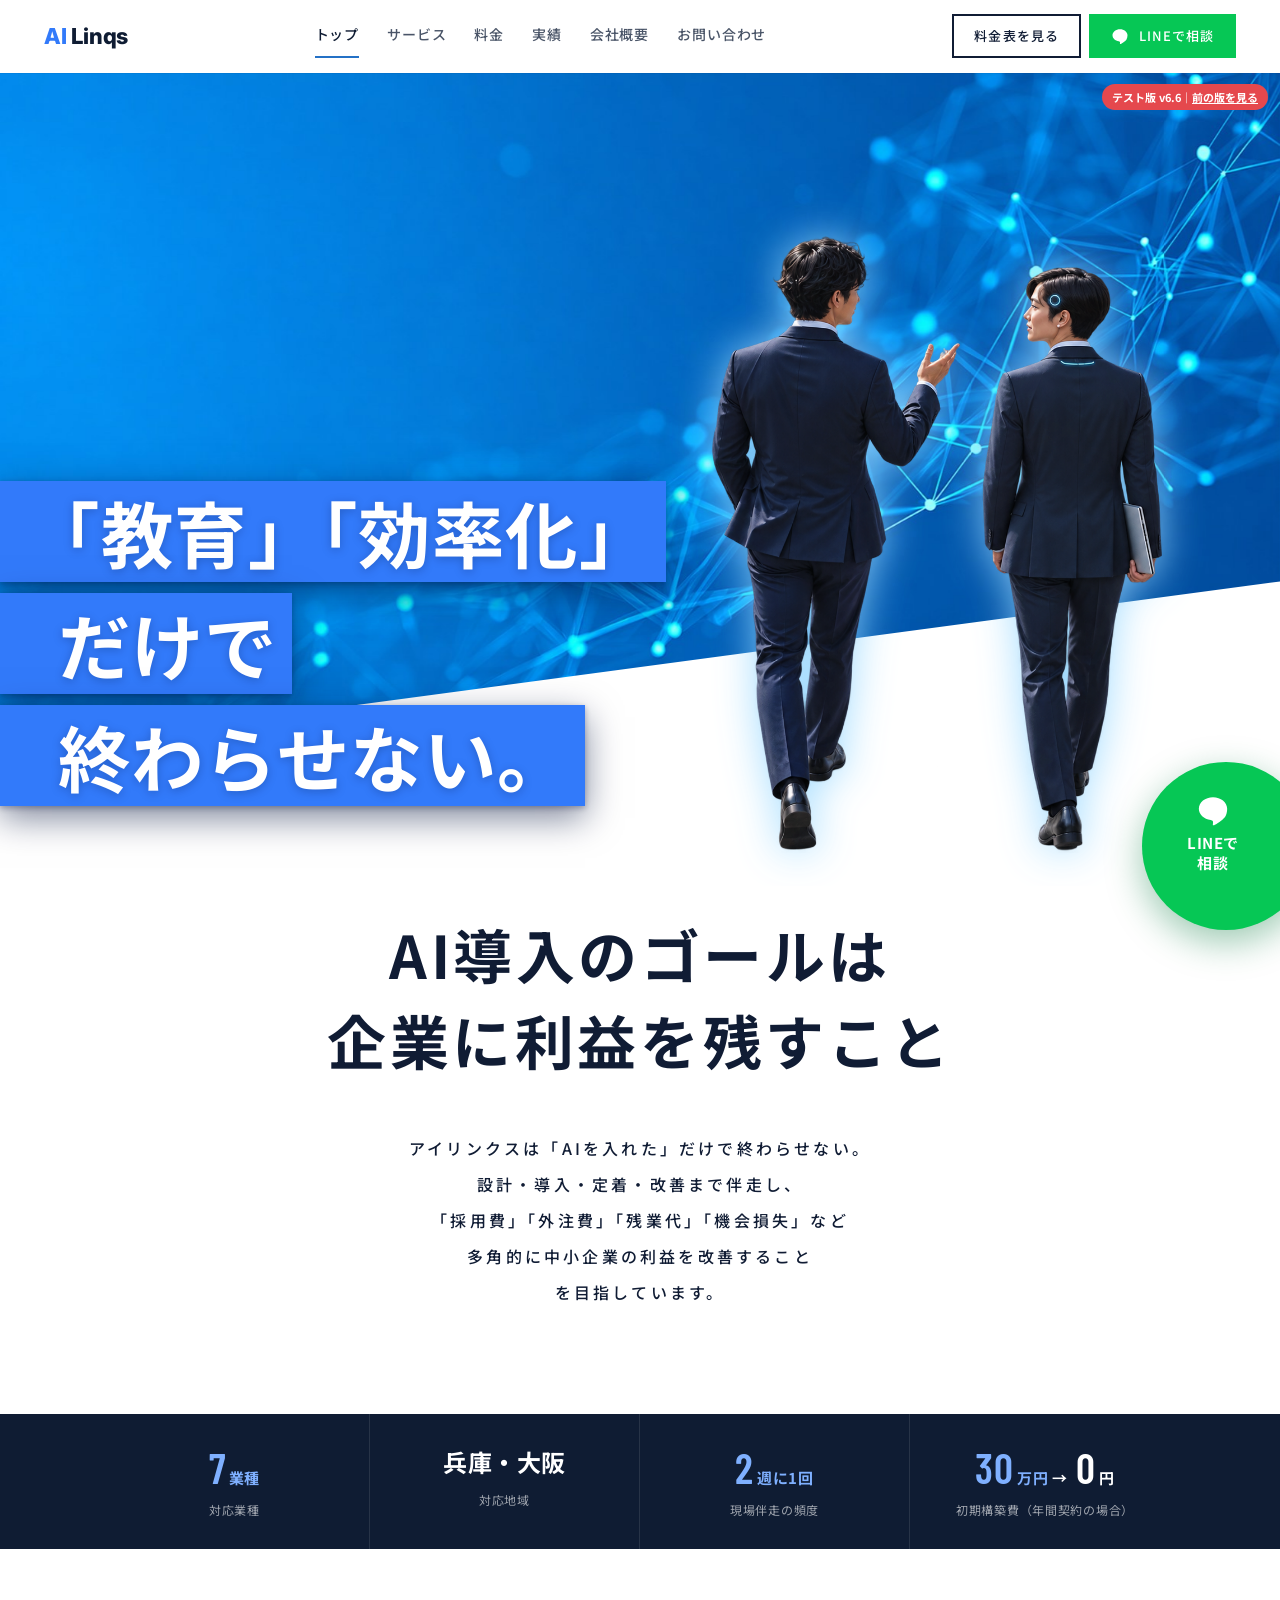
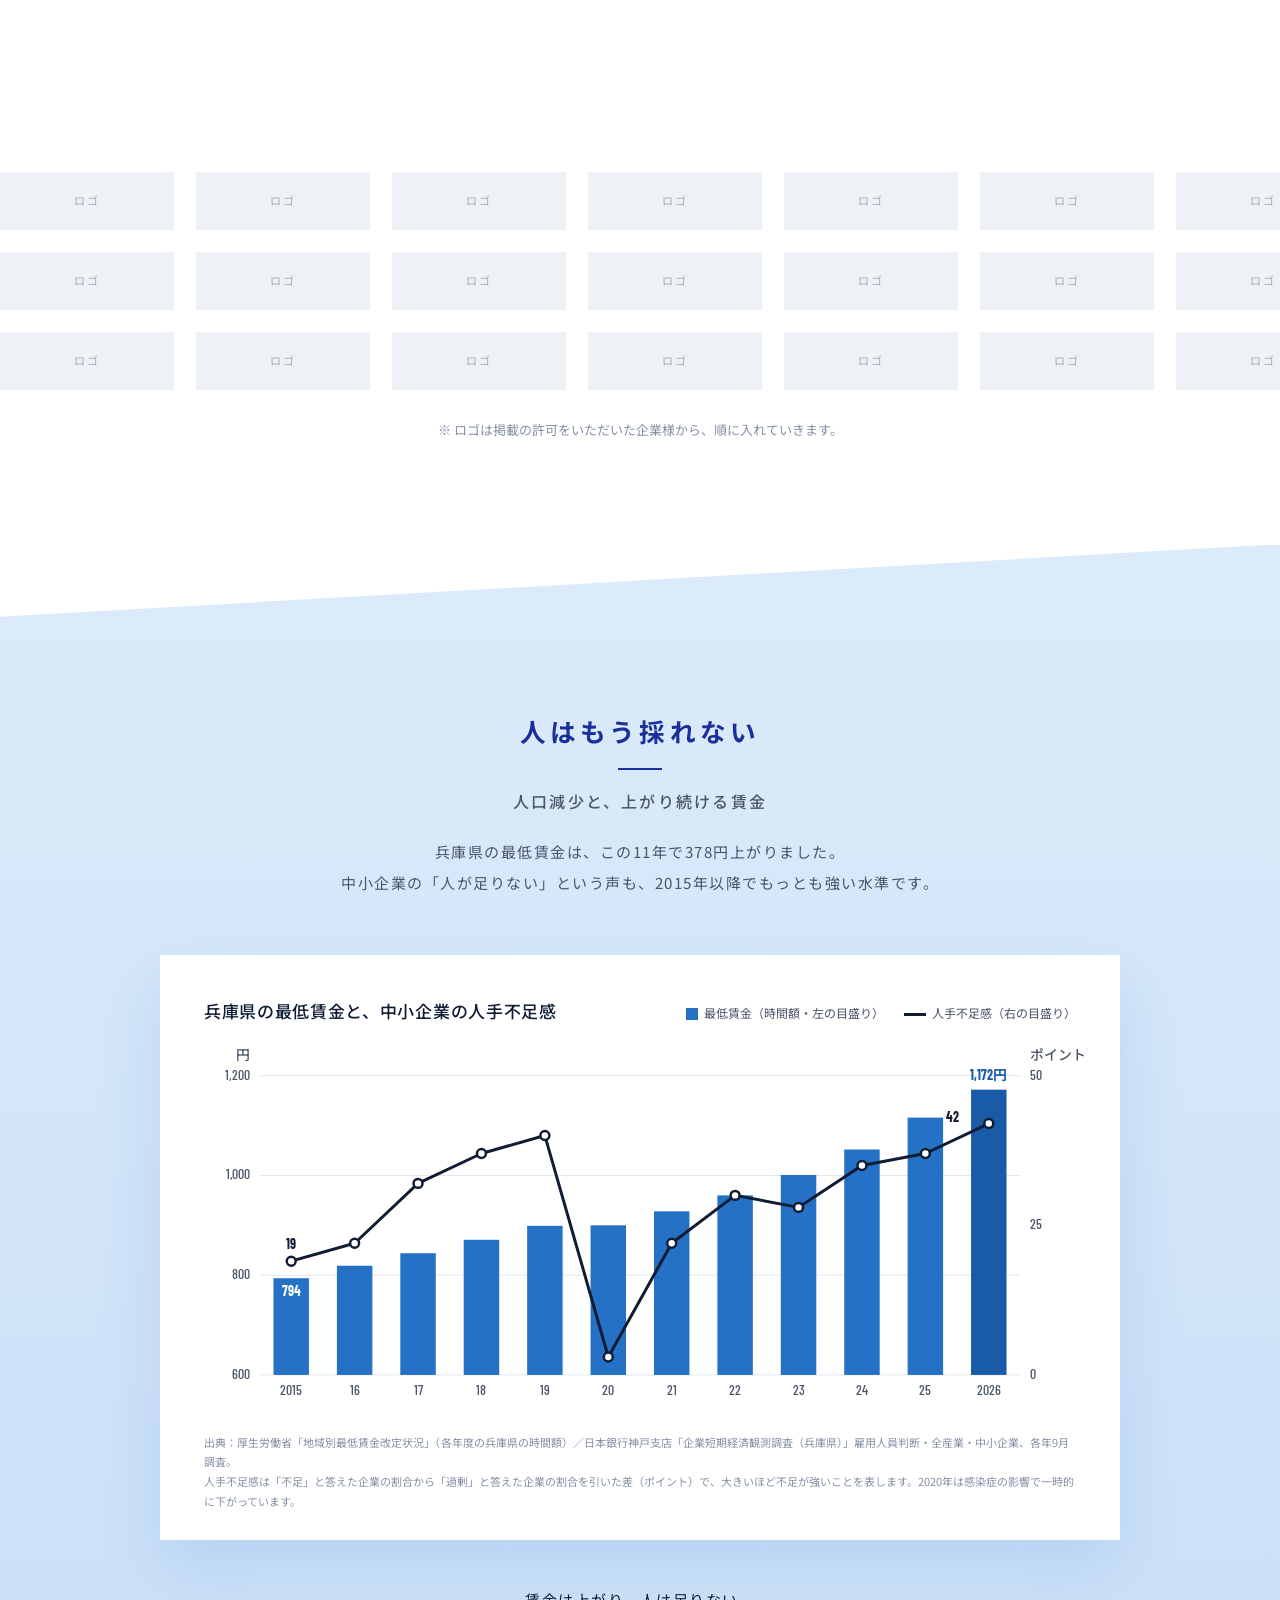
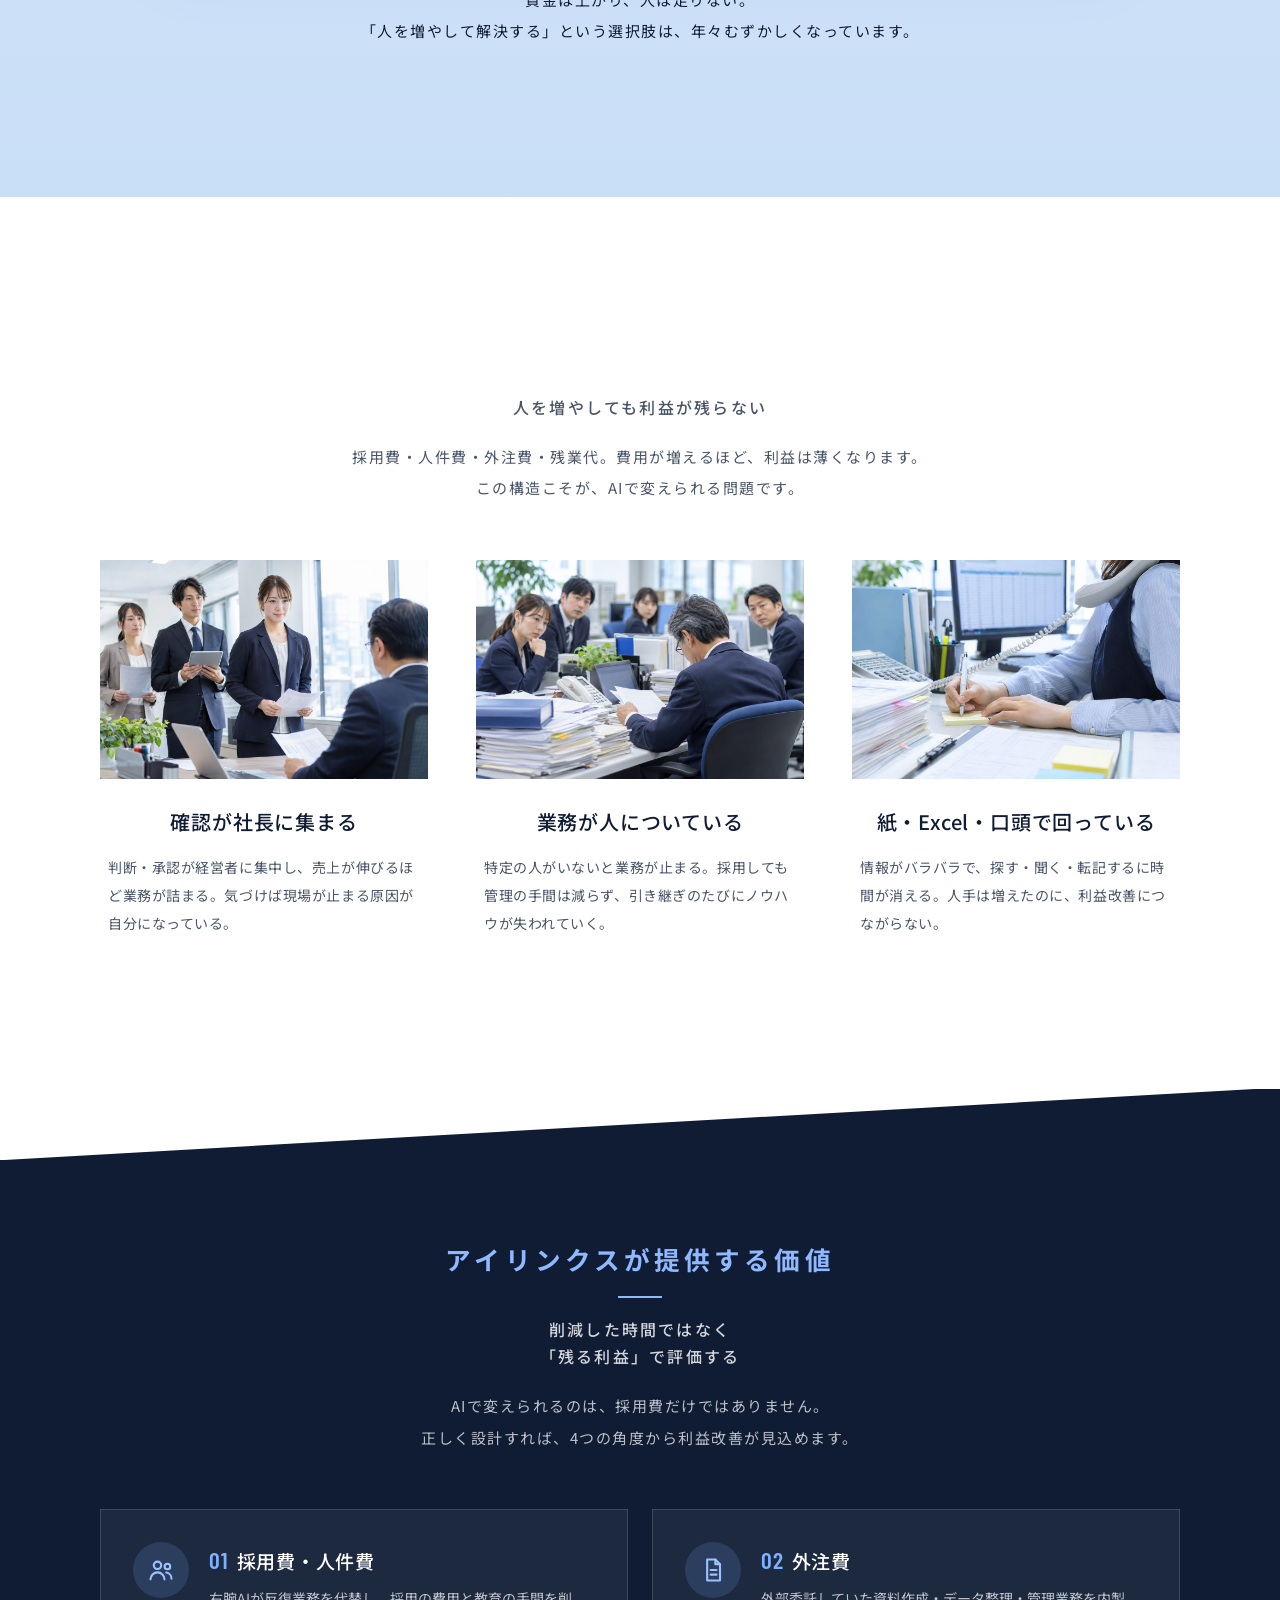
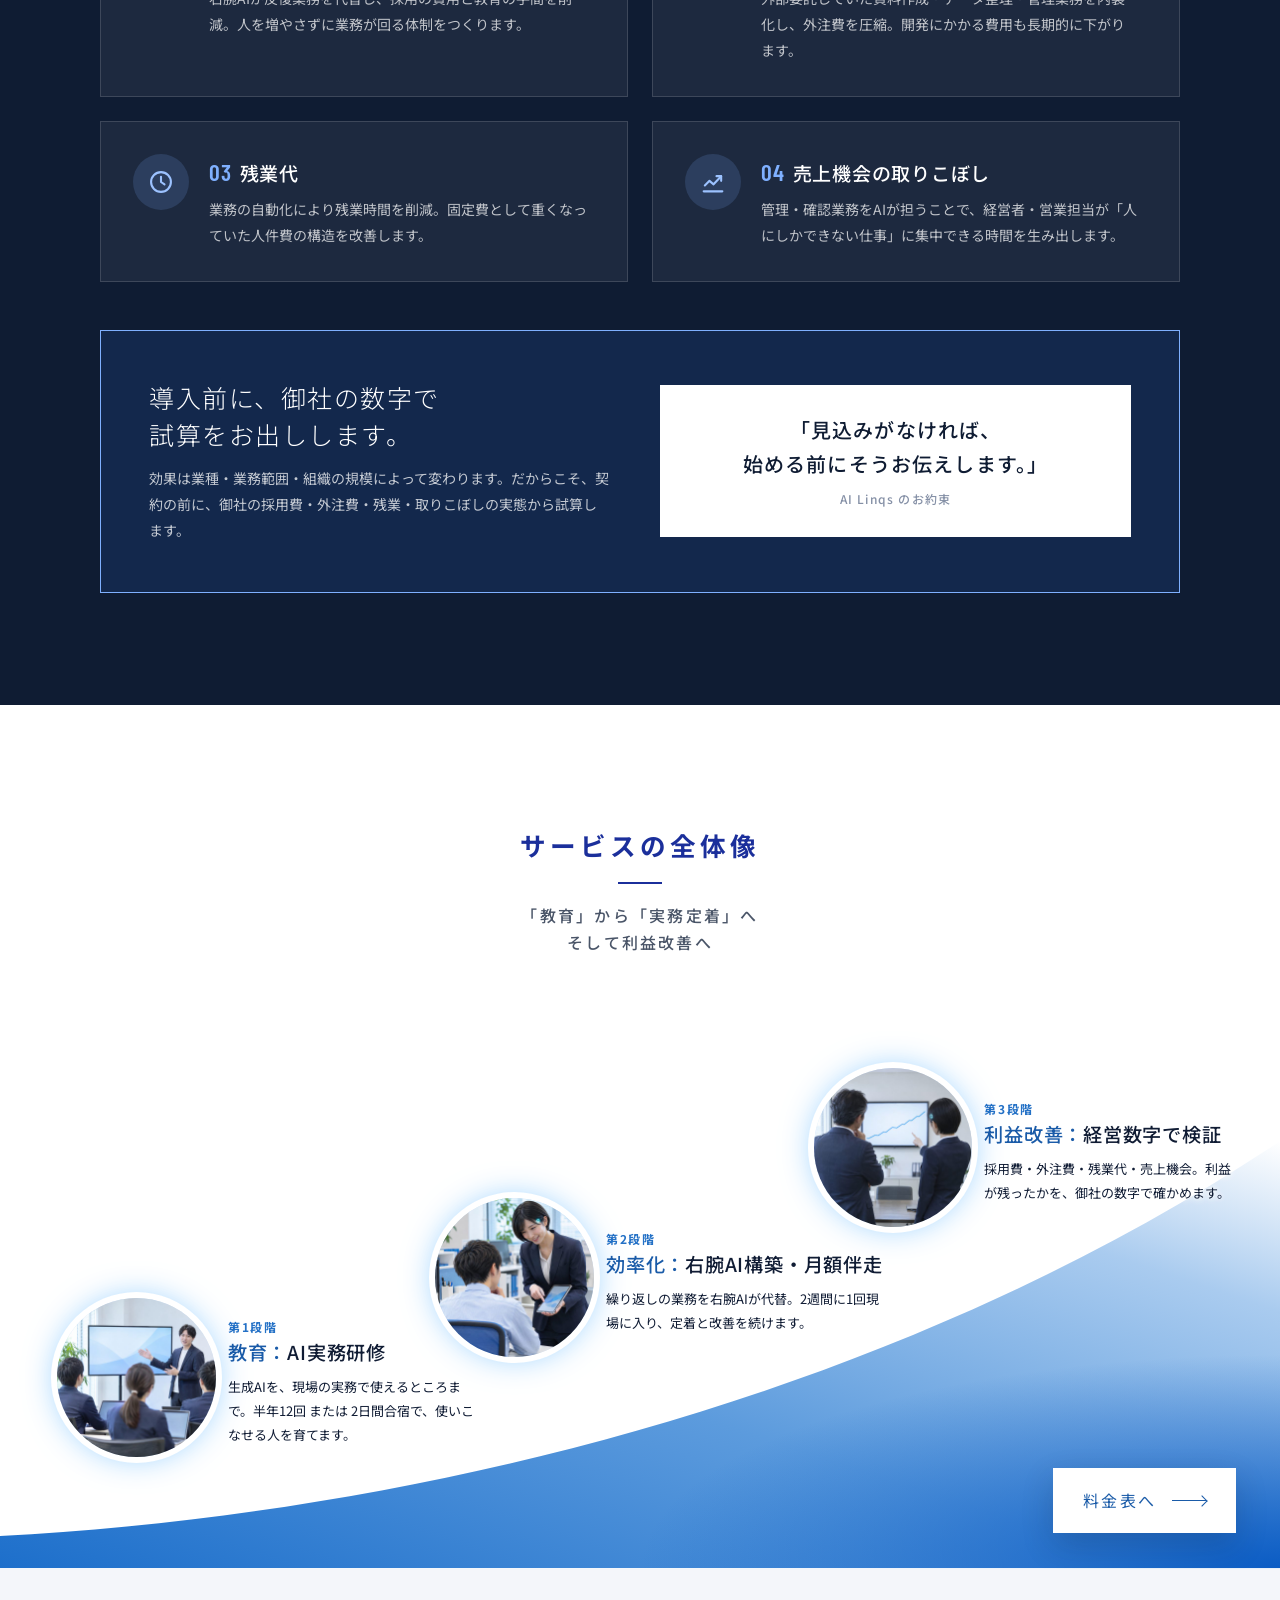
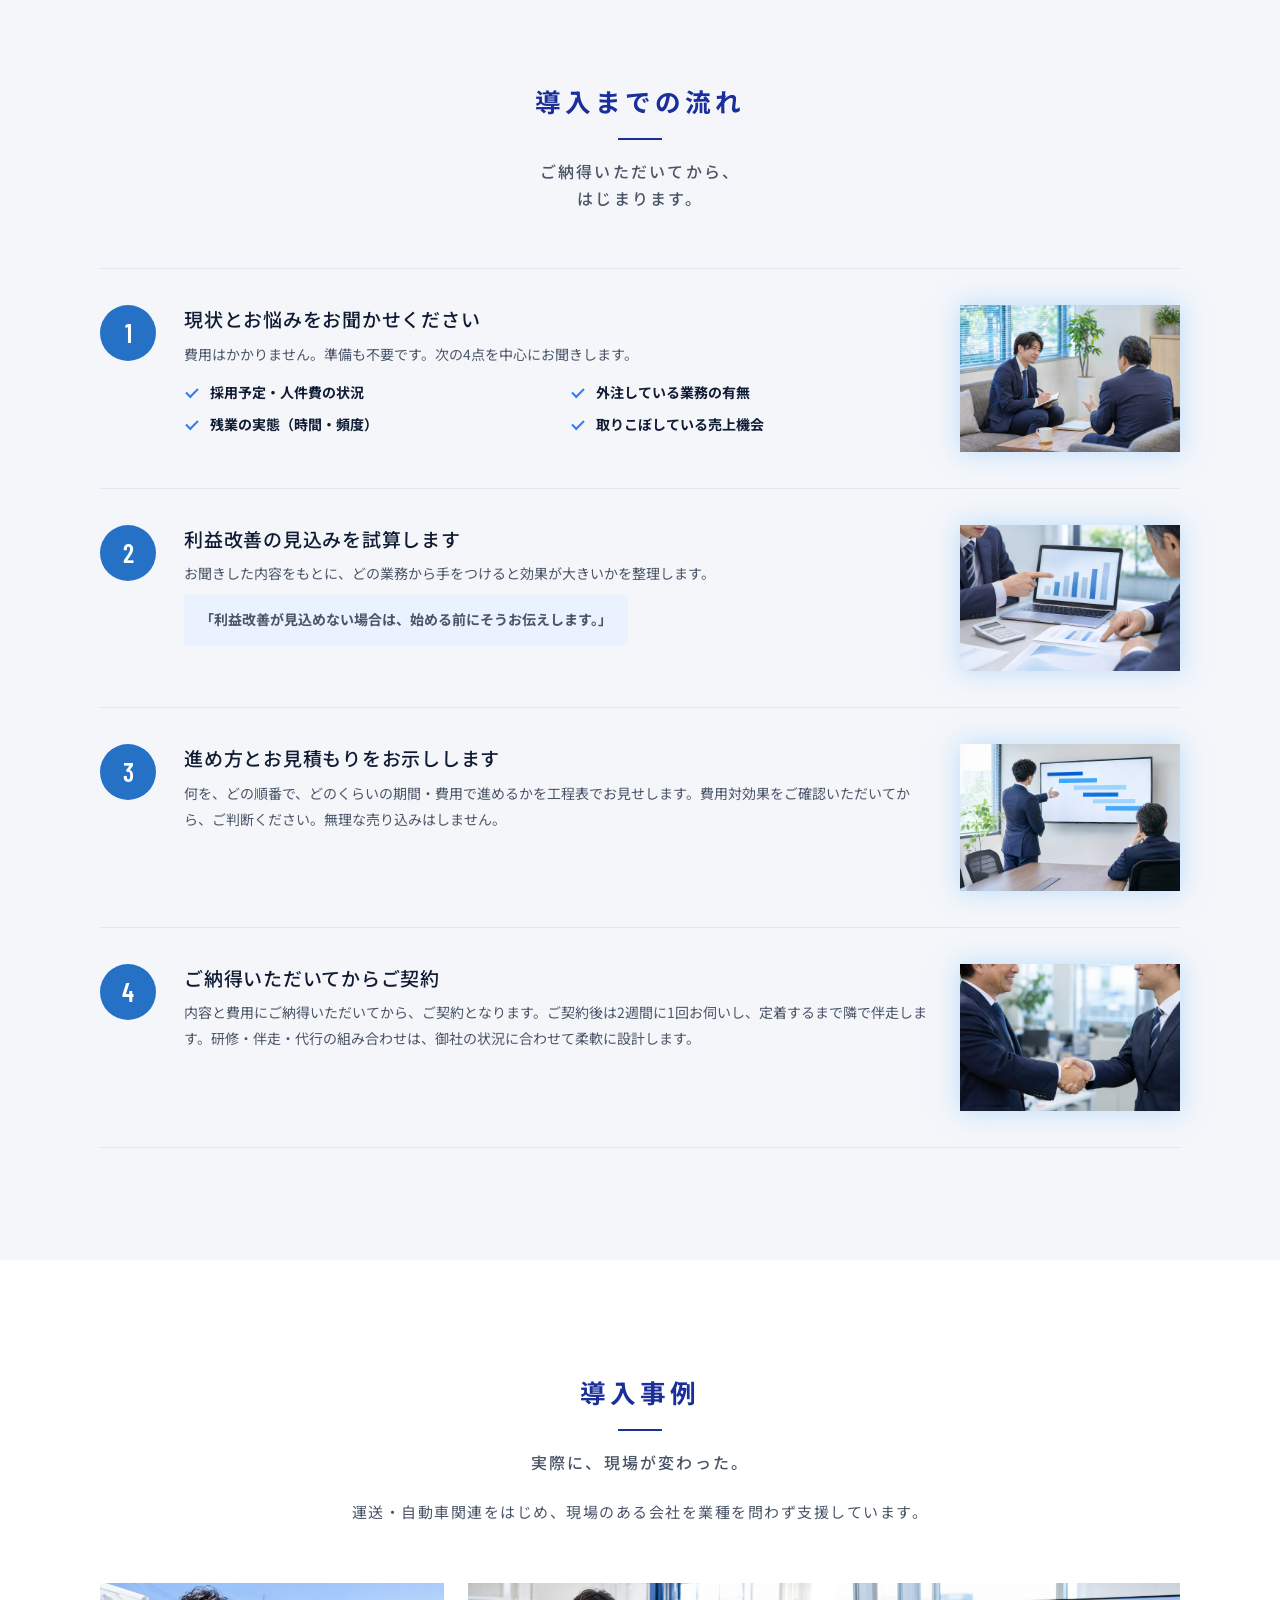
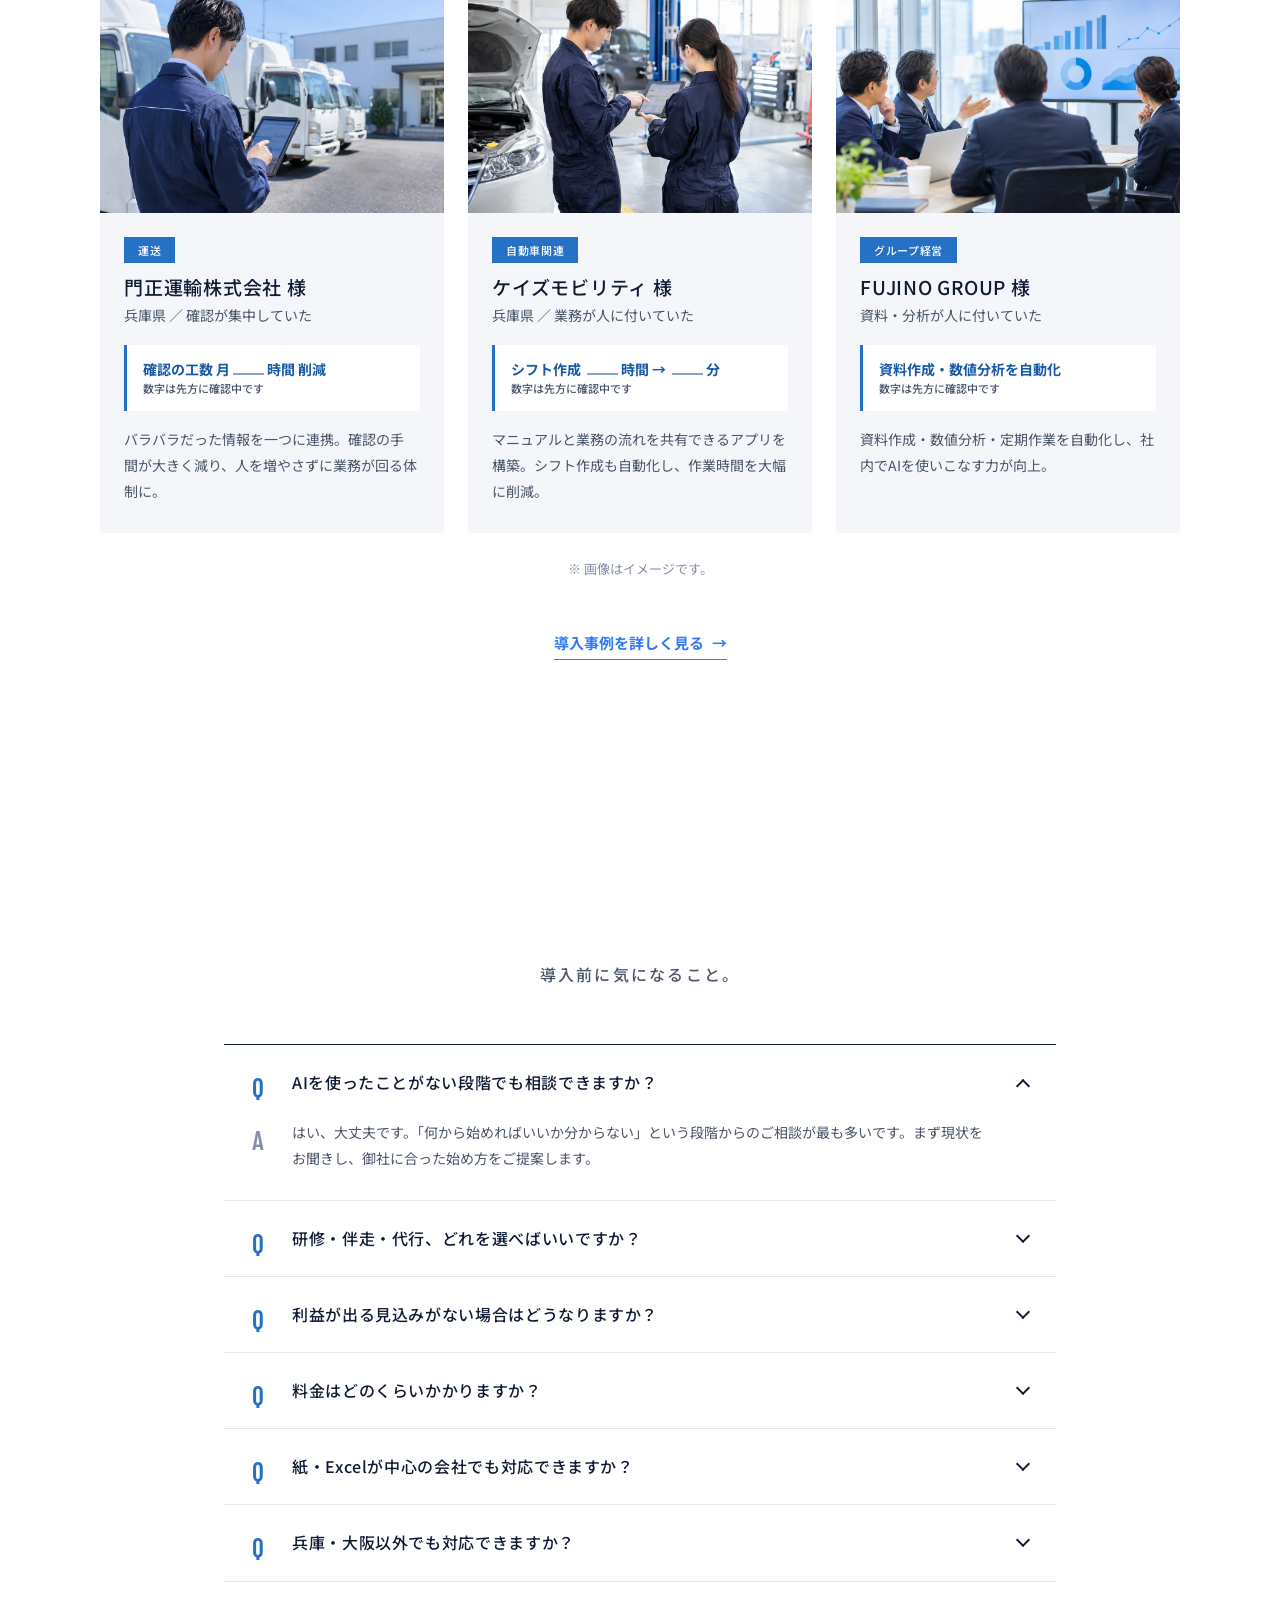
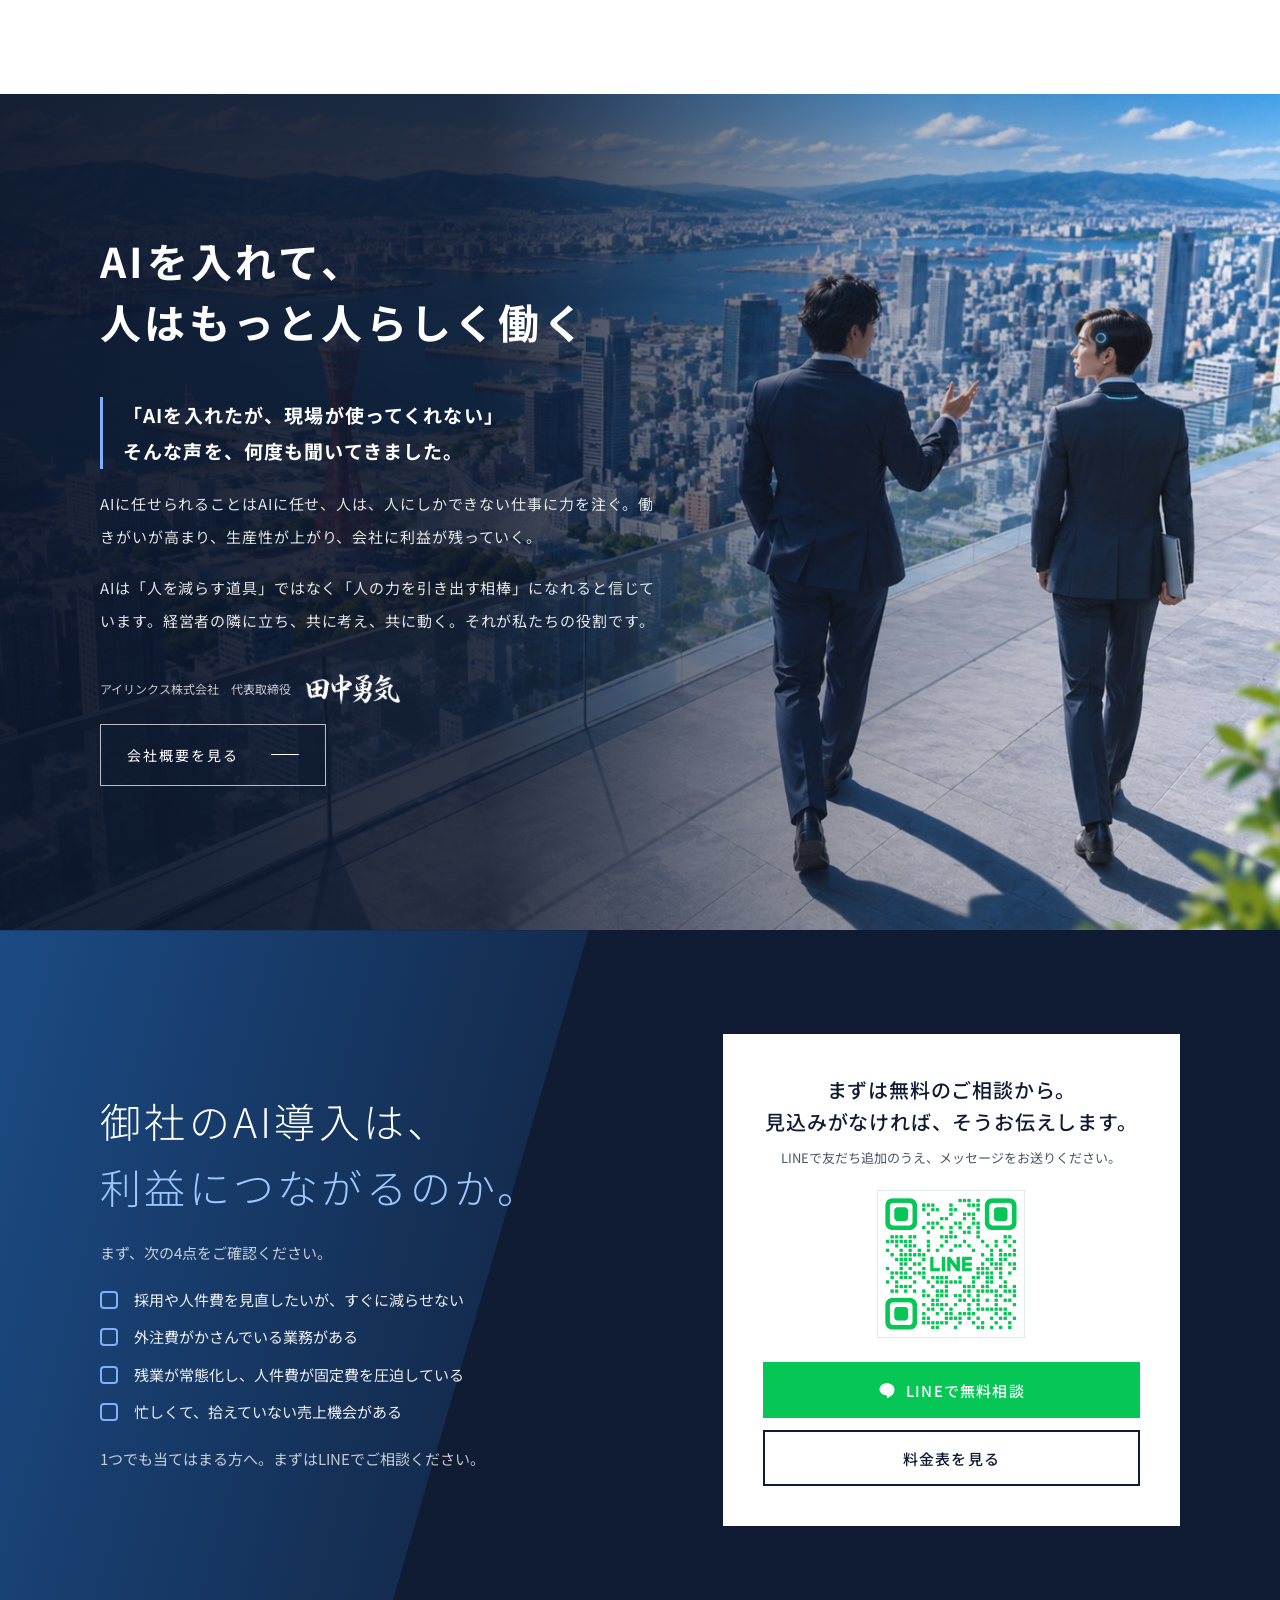
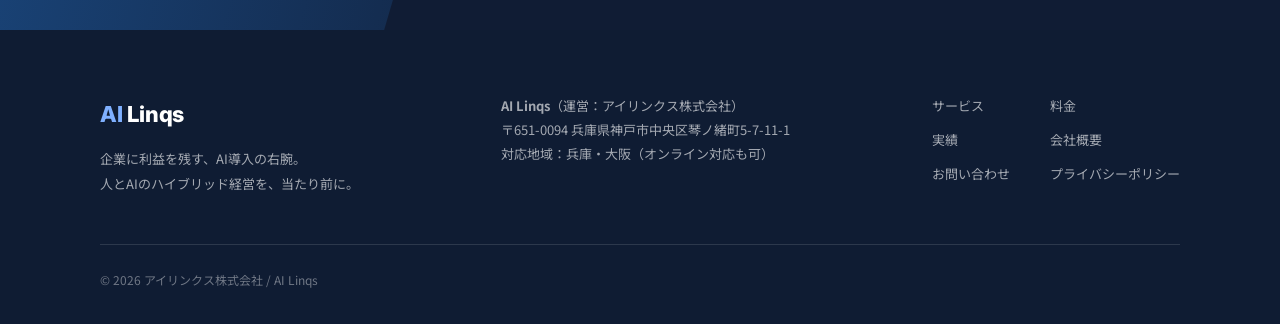
==== commit 2ce3758c: "v6.6：ヒーローの帯をイメージカラーの青に、影で背景から浮かせる Co-Authored-By: Claude Fable 5.2 <noreply@anthropic.com>" ====
--- a/index.html
+++ b/index.html
@@ -13,11 +13,11 @@
 <link rel="preconnect" href="https://fonts.googleapis.com">
 <link rel="preconnect" href="https://fonts.gstatic.com" crossorigin>
 <link href="https://fonts.googleapis.com/css2?family=Barlow+Condensed:wght@500;600;700&amp;family=Inter:wght@700;800&amp;family=Noto+Sans+JP:wght@300;400;500;700;900&amp;display=swap" rel="stylesheet">
-<link rel="stylesheet" href="css/style.css?v=65">
-<link rel="stylesheet" href="css/top.css?v=65">
+<link rel="stylesheet" href="css/style.css?v=66">
+<link rel="stylesheet" href="css/top.css?v=66">
 <link rel="preload" as="image" href="assets/kv-net.jpg">
-<script src="js/main.js?v=65" defer></script>
-<script src="js/top.js?v=65" defer></script>
+<script src="js/main.js?v=66" defer></script>
+<script src="js/top.js?v=66" defer></script>
 </head>
 <body class="top">
 <a class="skip" href="#main">本文へスキップ</a>
@@ -322,6 +322,6 @@
   </div>
 </footer>
 <div class="sticky-cta" id="stickyCta" hidden><a class="btn btn--line " href="contact.html#contact" data-line-cta><svg viewBox="0 0 24 24" fill="currentColor" aria-hidden="true"><path d="M12 3C6.5 3 2 6.6 2 11.1c0 4 3.6 7.4 8.400 8 .6.1 1.300.4 1.500.8.2.4.1 1 .1 1.400l-.1.800c0 .3-.2 1 .900.600s5.700-3.400 7.700-5.800C21.500 15.300 22 13.300 22 11.100 22 6.600 17.500 3 12 3z"/></svg>LINEで相談</a><a class="btn btn--ghost " href="price.html">料金表を見る</a></div>
-<div class="test-badge" id="testBadge" hidden>テスト版 v6.5｜<a href="top-v62.html">前の版を見る</a></div>
+<div class="test-badge" id="testBadge" hidden>テスト版 v6.6｜<a href="top-v62.html">前の版を見る</a></div>
 </body>
 </html>
--- a/css/top.css
+++ b/css/top.css
@@ -305,3 +305,8 @@
 .msg-sign img{width:96px}
 .msg h2{font-size:clamp(26px,3.2vw,44px)}
 .kv-net{position:absolute;inset:0;width:100%;height:100%;pointer-events:none;mix-blend-mode:screen}
+
+/* ---------- v6.6 ヒーローの帯はイメージカラーの青。背景の青と重なるので影で浮かせる ---------- */
+.top{--band-kv:#327AFA}
+.kv-copy .band::before{box-shadow:0 calc(.9*var(--u)) calc(2.6*var(--u)) rgba(3,18,60,.5),0 2px 6px rgba(3,18,60,.3)}
+.kv-copy .band > span{text-shadow:0 2px 10px rgba(3,18,60,.25)}
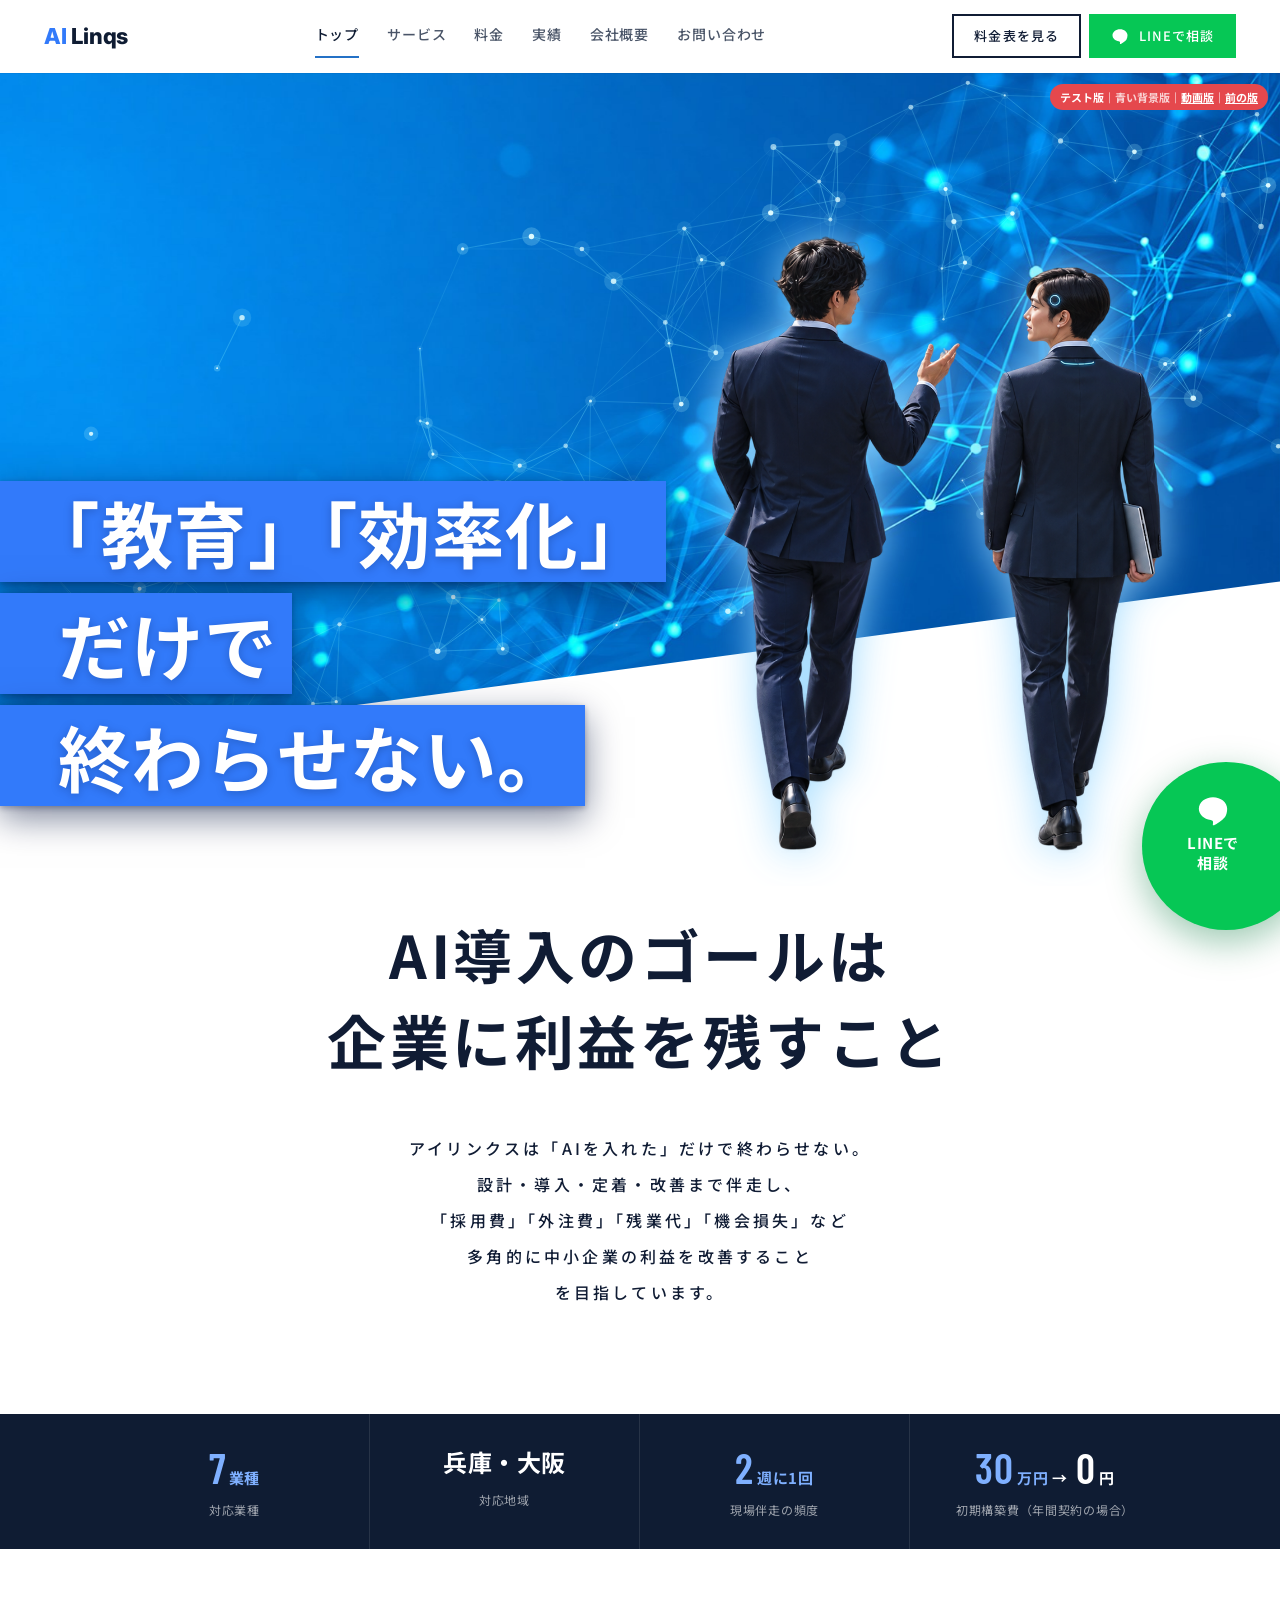
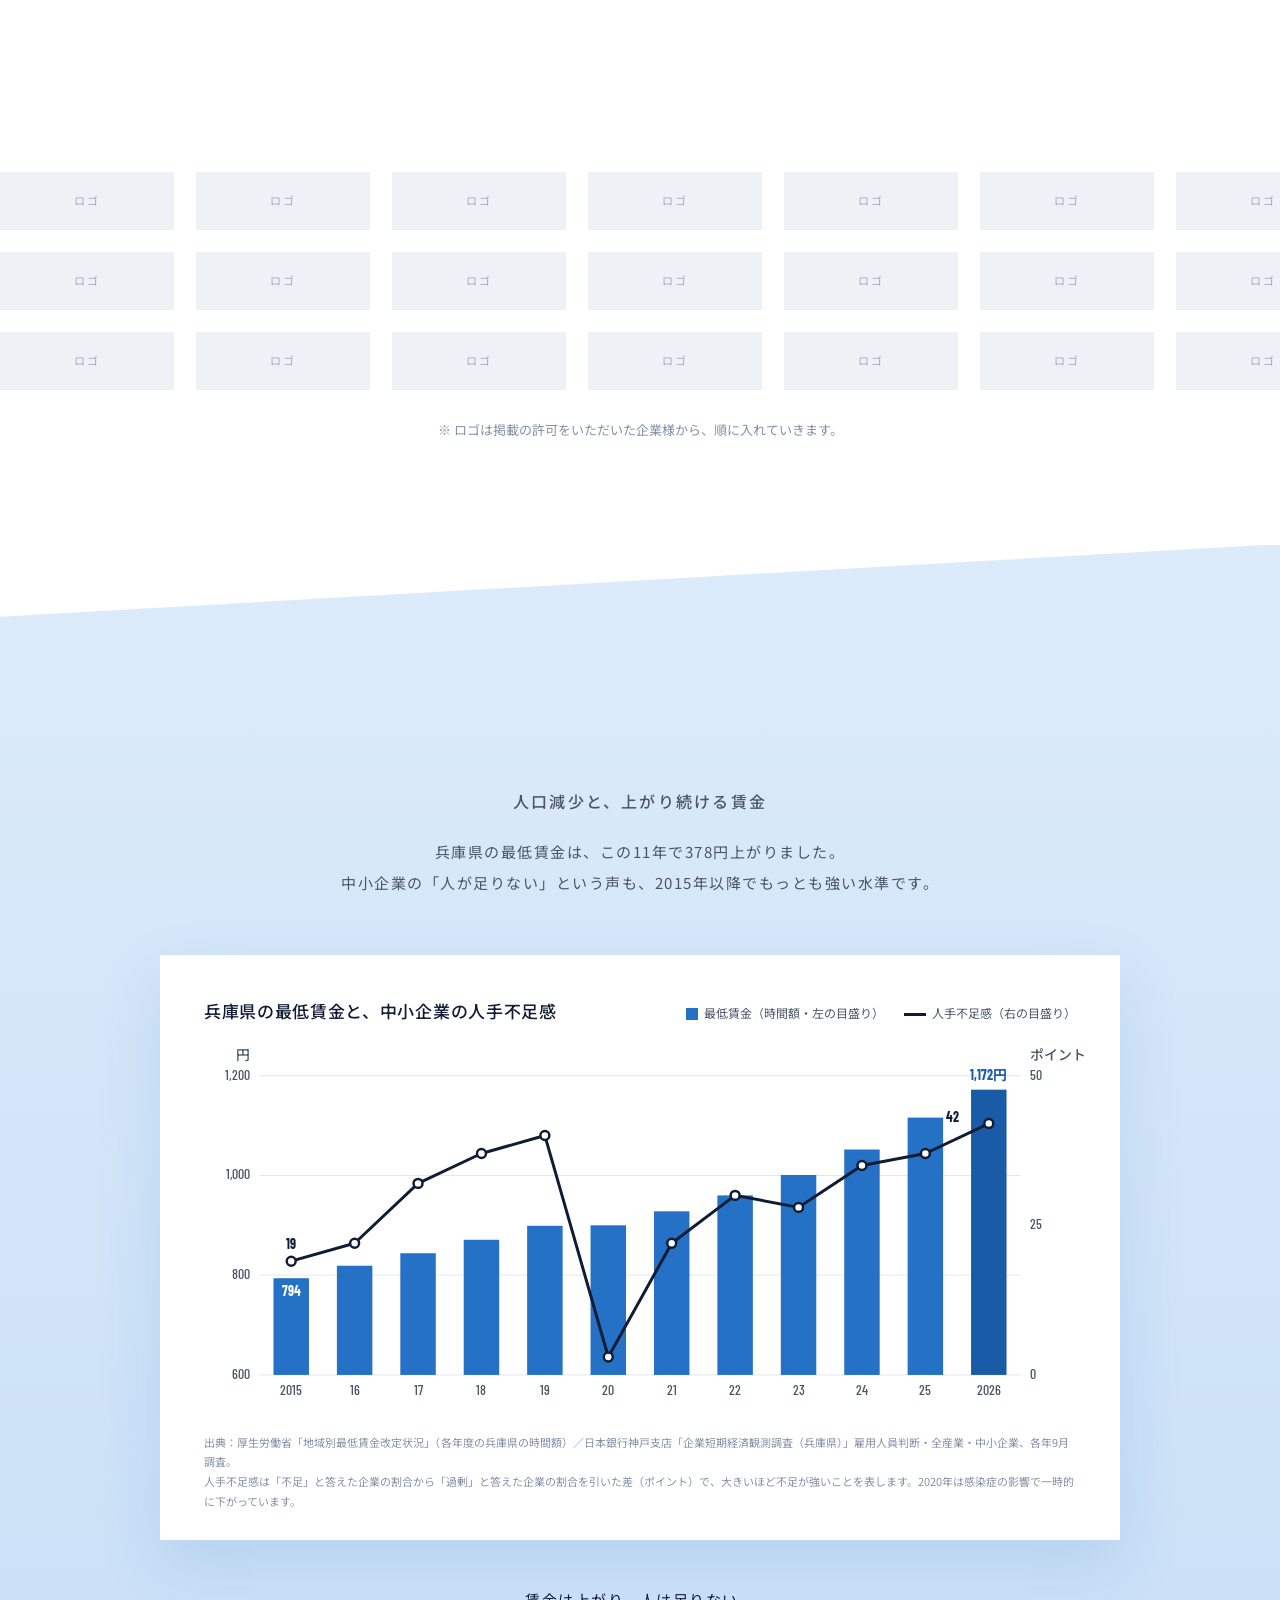
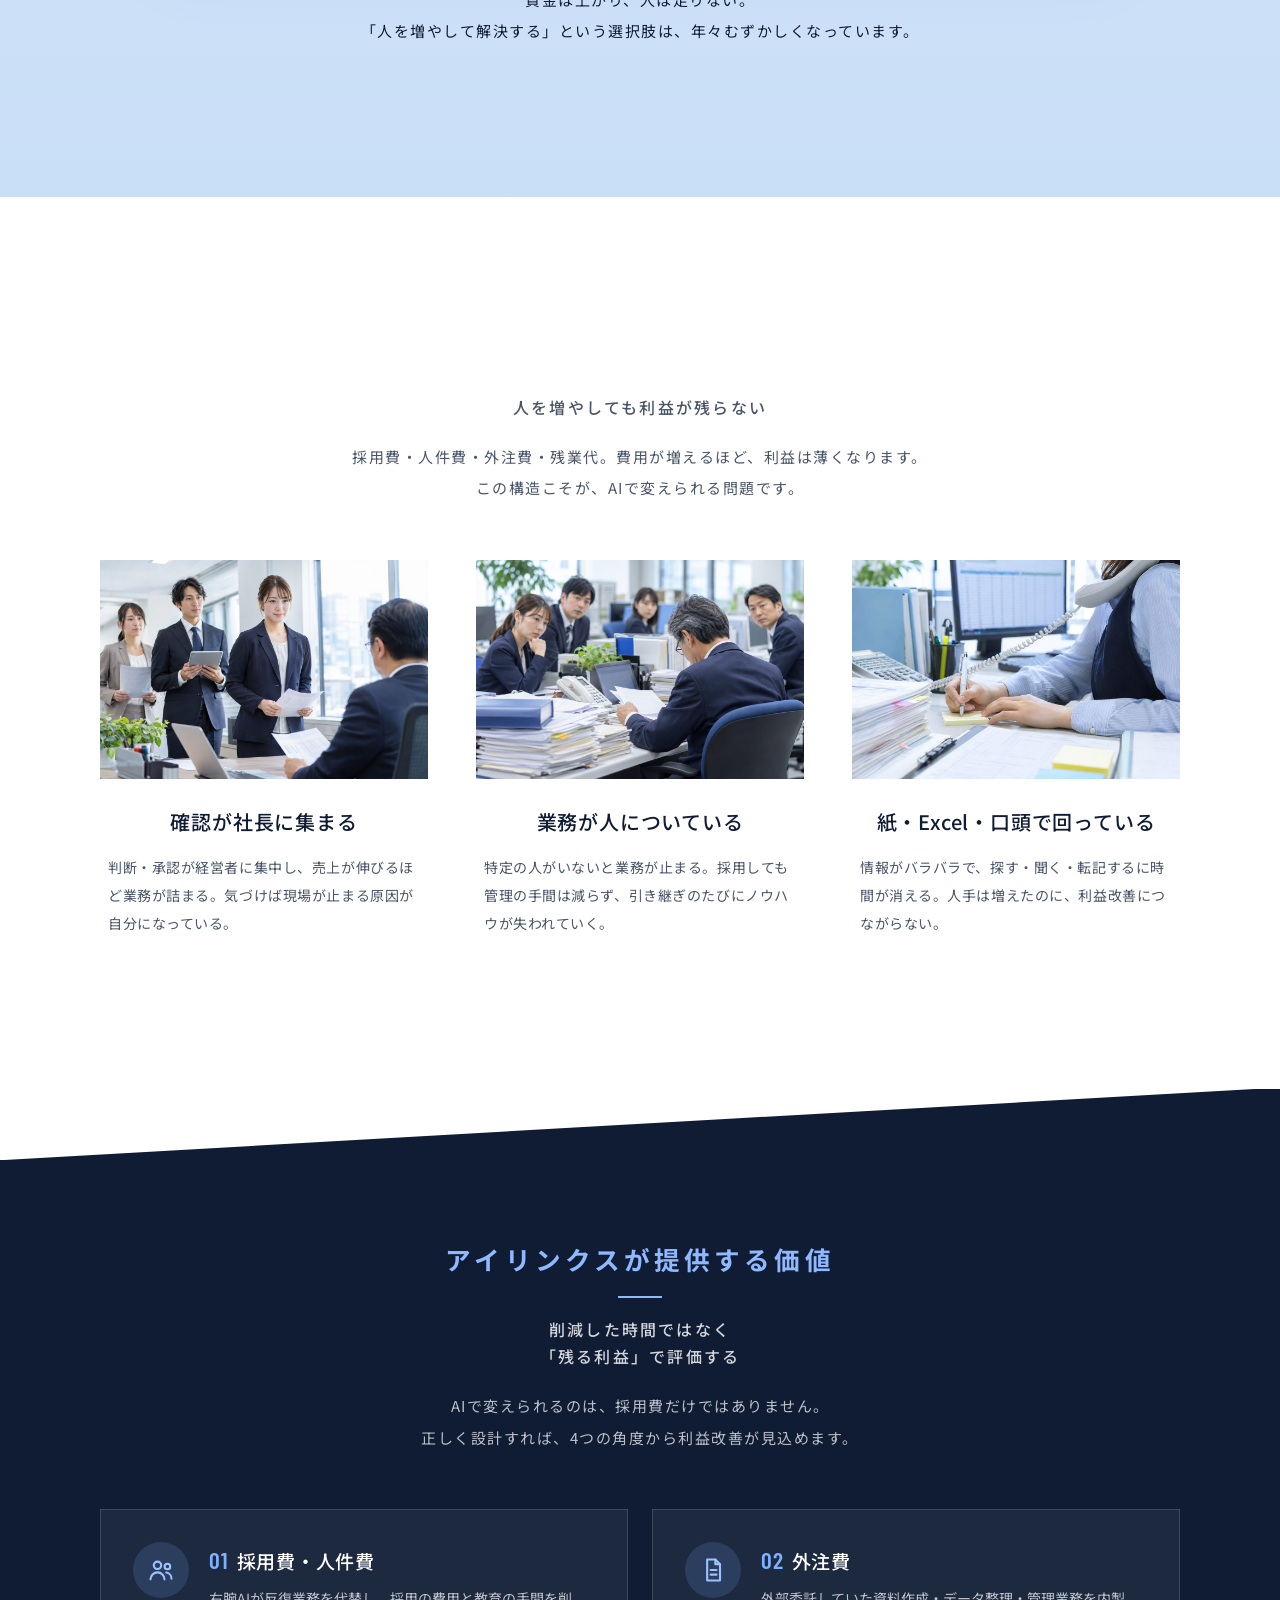
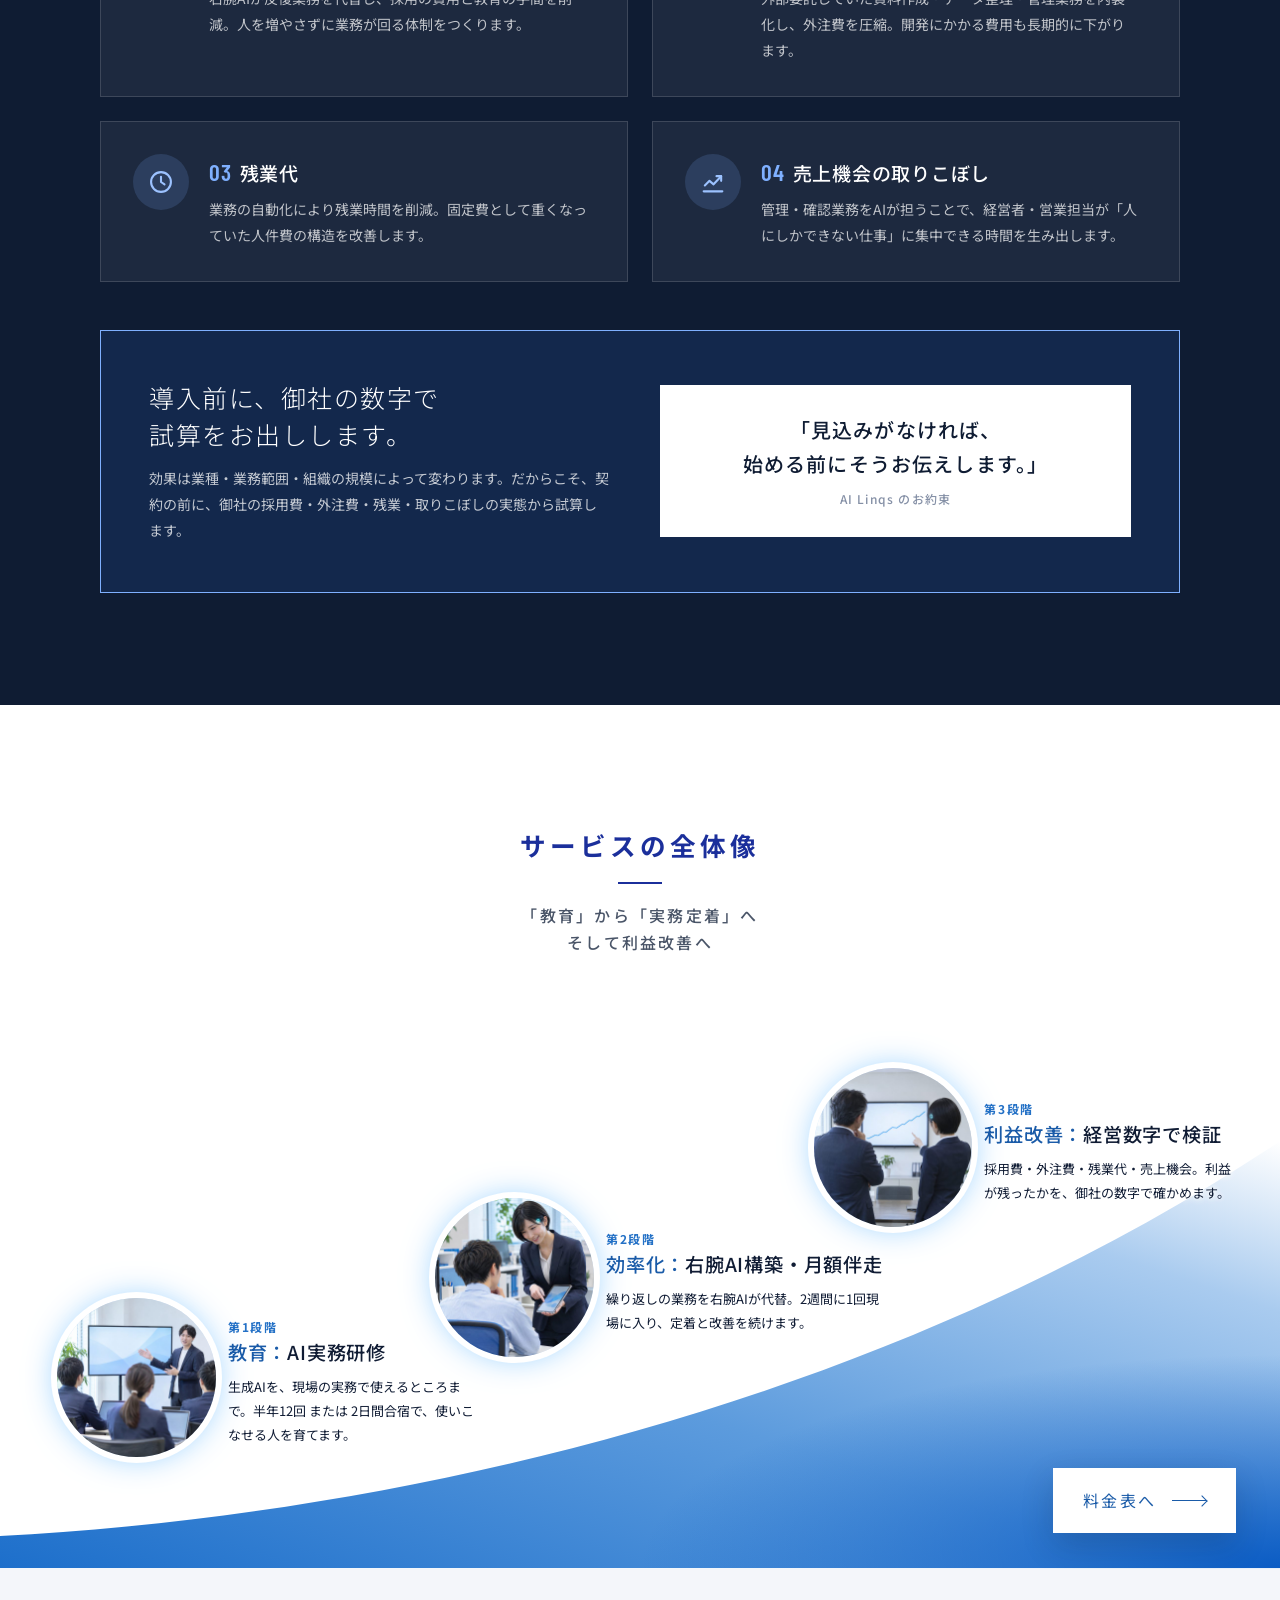
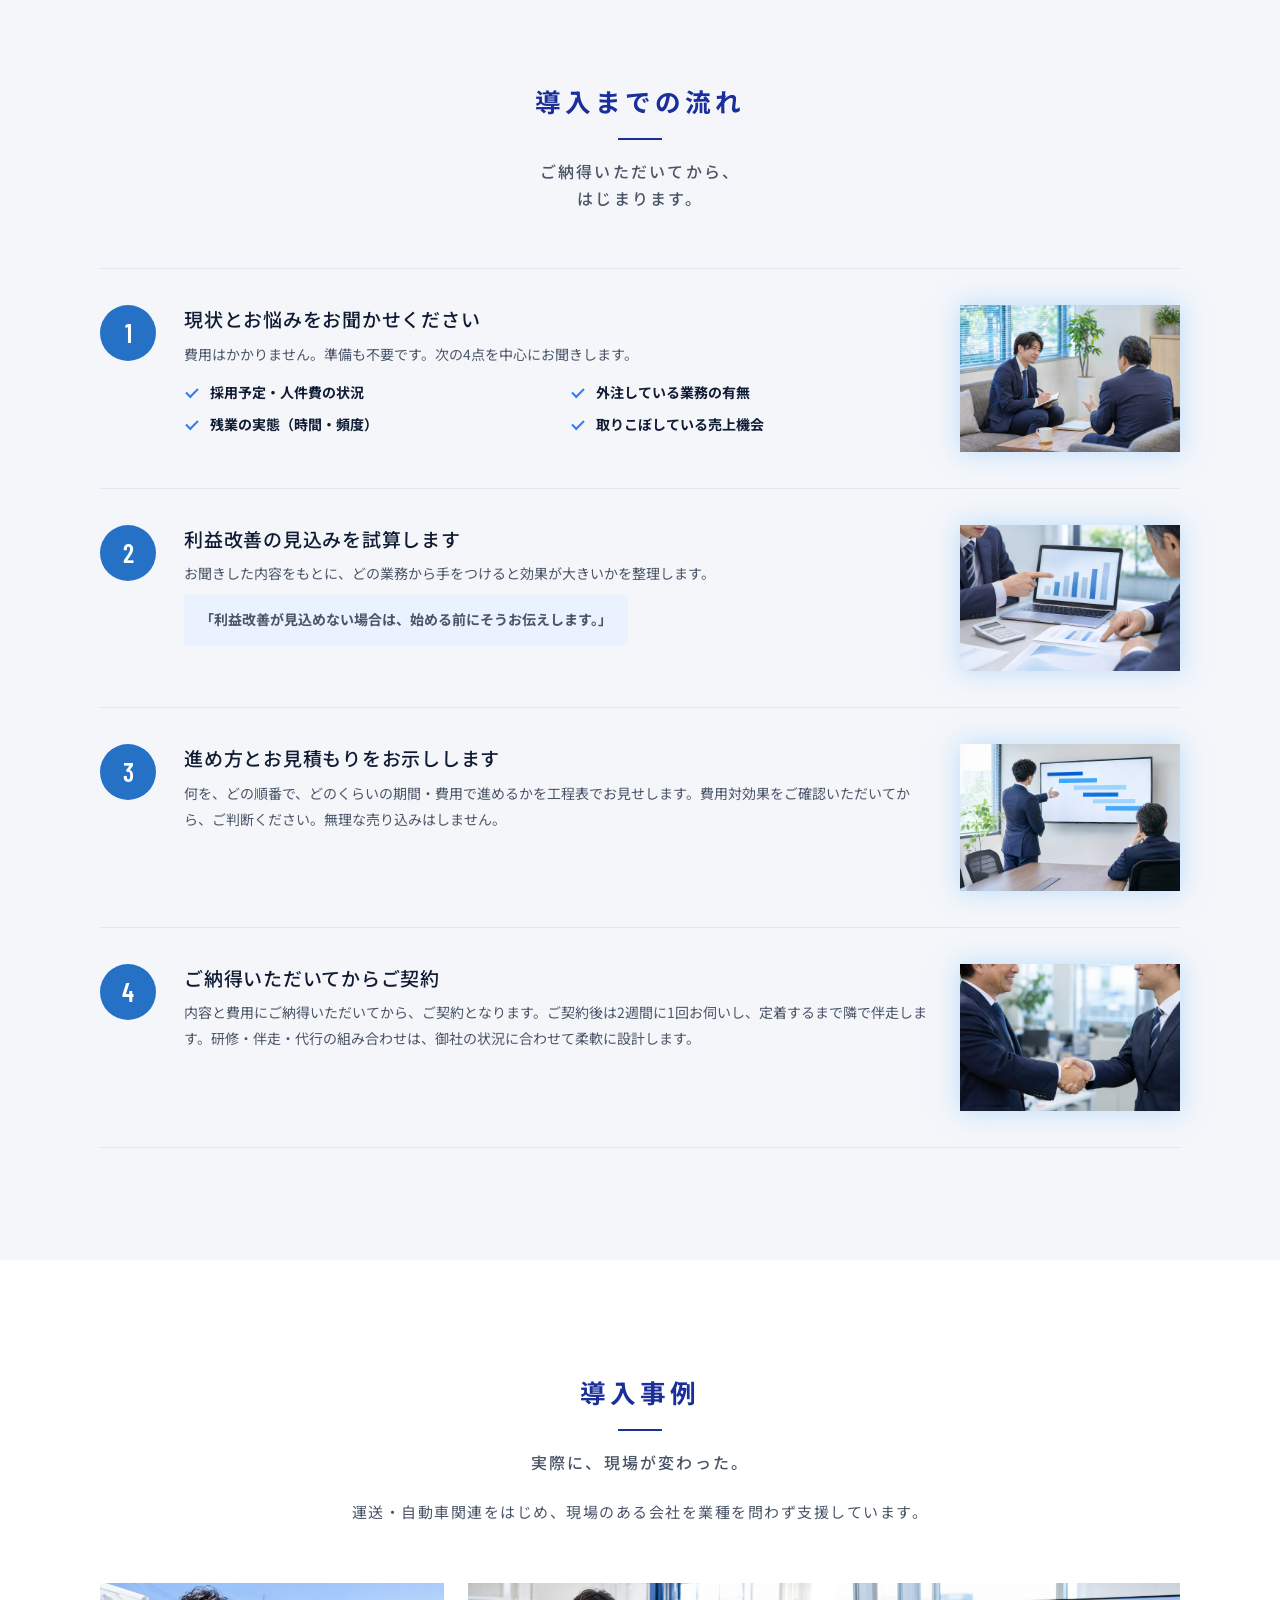
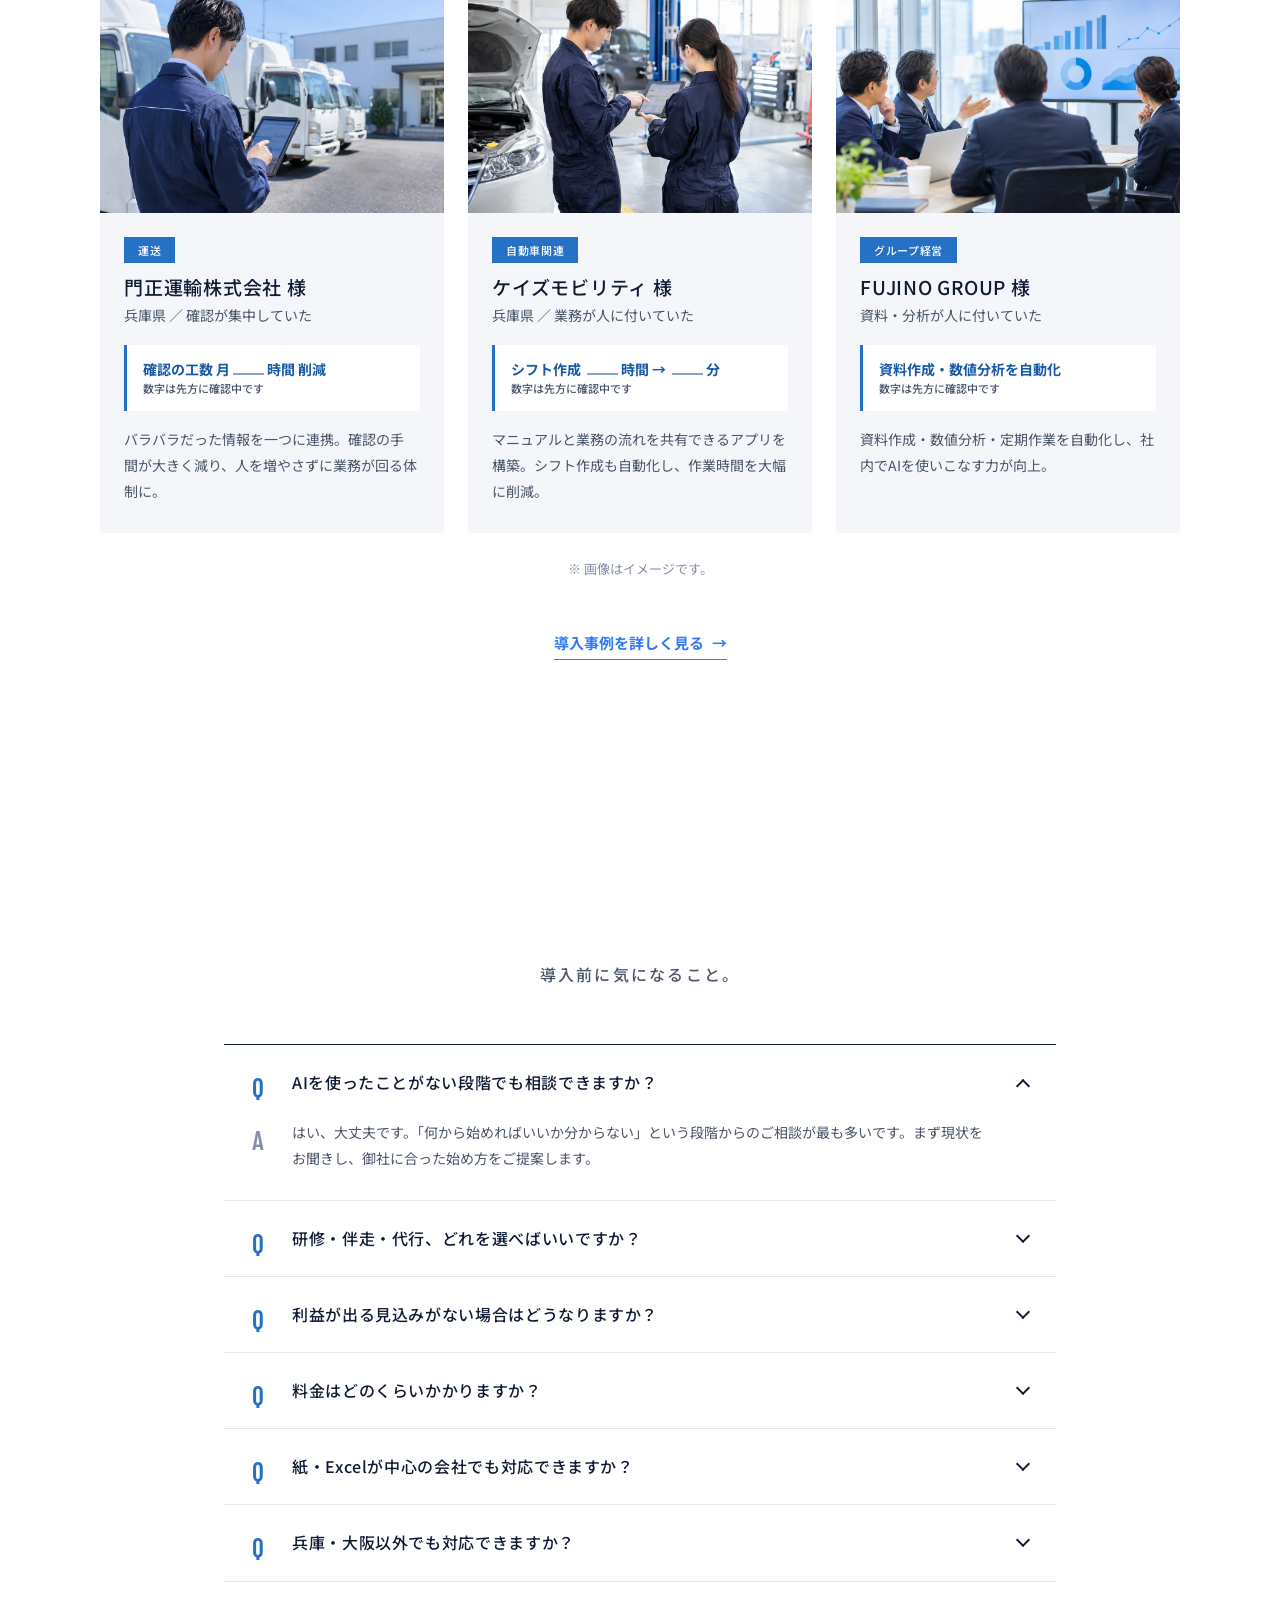
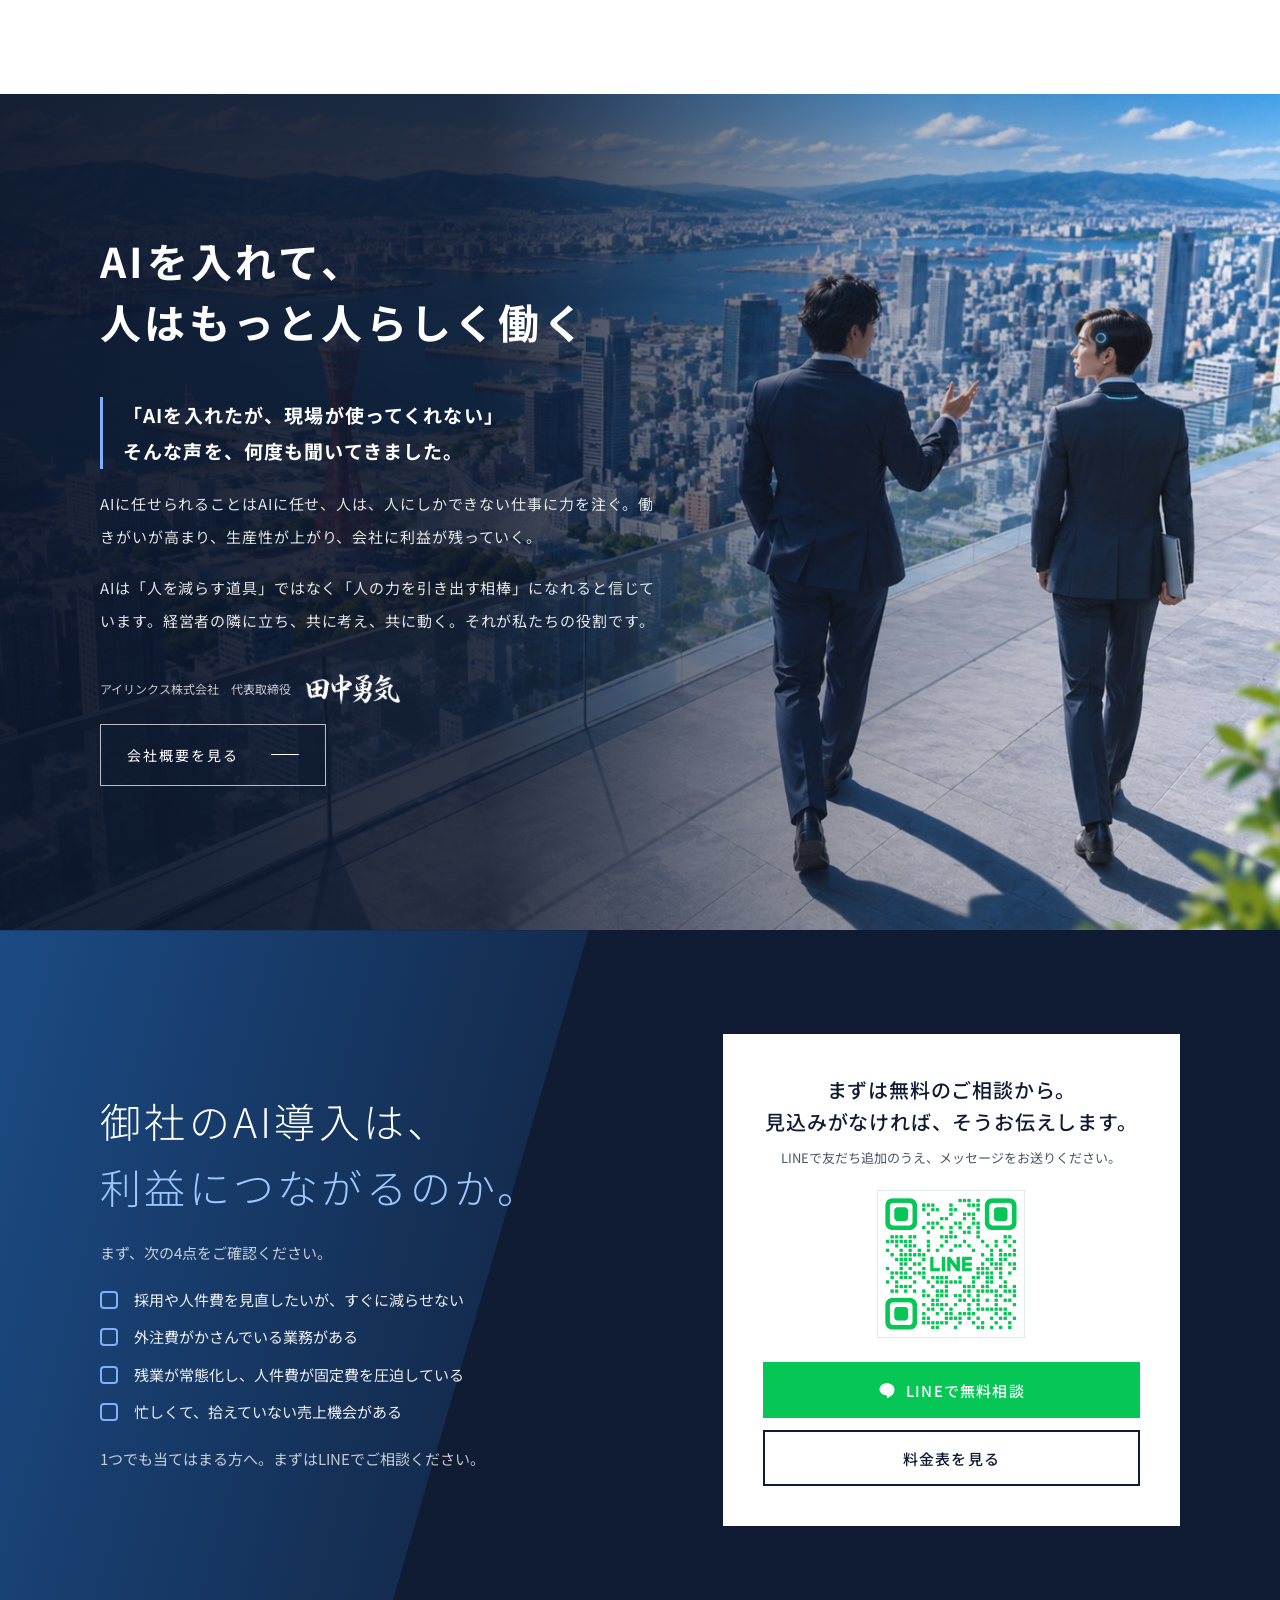
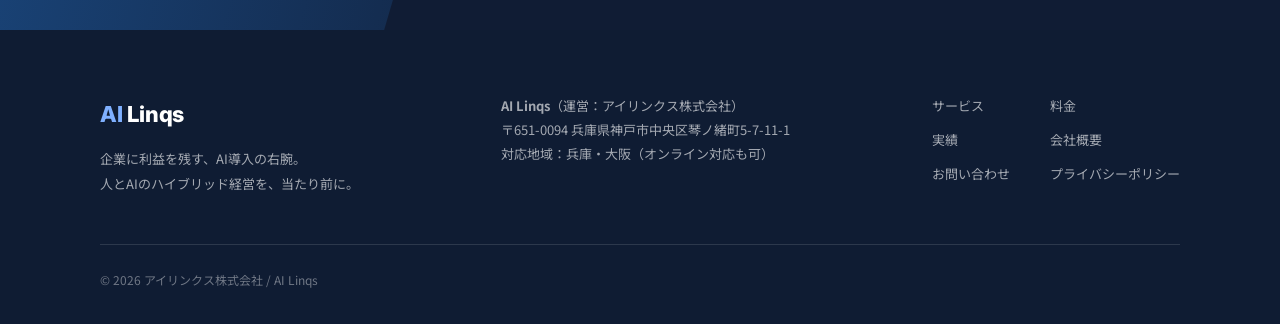
==== commit 424f8fa7: "v6.7：動画版（top-video.html）を追加、3つの版を切り替えられるように Co-Authored-By: Claude Fable 5.2 <noreply@anthropic.com>" ====
--- a/index.html
+++ b/index.html
@@ -13,11 +13,11 @@
 <link rel="preconnect" href="https://fonts.googleapis.com">
 <link rel="preconnect" href="https://fonts.gstatic.com" crossorigin>
 <link href="https://fonts.googleapis.com/css2?family=Barlow+Condensed:wght@500;600;700&amp;family=Inter:wght@700;800&amp;family=Noto+Sans+JP:wght@300;400;500;700;900&amp;display=swap" rel="stylesheet">
-<link rel="stylesheet" href="css/style.css?v=66">
-<link rel="stylesheet" href="css/top.css?v=66">
+<link rel="stylesheet" href="css/style.css?v=68">
+<link rel="stylesheet" href="css/top.css?v=68">
 <link rel="preload" as="image" href="assets/kv-net.jpg">
-<script src="js/main.js?v=66" defer></script>
-<script src="js/top.js?v=66" defer></script>
+<script src="js/main.js?v=68" defer></script>
+<script src="js/top.js?v=68" defer></script>
 </head>
 <body class="top">
 <a class="skip" href="#main">本文へスキップ</a>
@@ -322,6 +322,6 @@
   </div>
 </footer>
 <div class="sticky-cta" id="stickyCta" hidden><a class="btn btn--line " href="contact.html#contact" data-line-cta><svg viewBox="0 0 24 24" fill="currentColor" aria-hidden="true"><path d="M12 3C6.5 3 2 6.6 2 11.1c0 4 3.6 7.4 8.400 8 .6.1 1.300.4 1.500.8.2.4.1 1 .1 1.400l-.1.800c0 .3-.2 1 .900.600s5.700-3.400 7.700-5.800C21.500 15.300 22 13.300 22 11.100 22 6.600 17.500 3 12 3z"/></svg>LINEで相談</a><a class="btn btn--ghost " href="price.html">料金表を見る</a></div>
-<div class="test-badge" id="testBadge" hidden>テスト版 v6.6｜<a href="top-v62.html">前の版を見る</a></div>
+<div class="test-badge" id="testBadge" hidden>テスト版｜<b>青い背景版</b>｜<a href="top-video.html">動画版</a>｜<a href="top-v62.html">前の版</a></div>
 </body>
 </html>
--- a/css/top.css
+++ b/css/top.css
@@ -310,3 +310,6 @@
 .top{--band-kv:#327AFA}
 .kv-copy .band::before{box-shadow:0 calc(.9*var(--u)) calc(2.6*var(--u)) rgba(3,18,60,.5),0 2px 6px rgba(3,18,60,.3)}
 .kv-copy .band > span{text-shadow:0 2px 10px rgba(3,18,60,.25)}
+
+.top .test-badge b{font-weight:700;text-decoration:none;opacity:.75}
+.top .test-badge{right:12px;max-width:calc(100vw - 24px)}
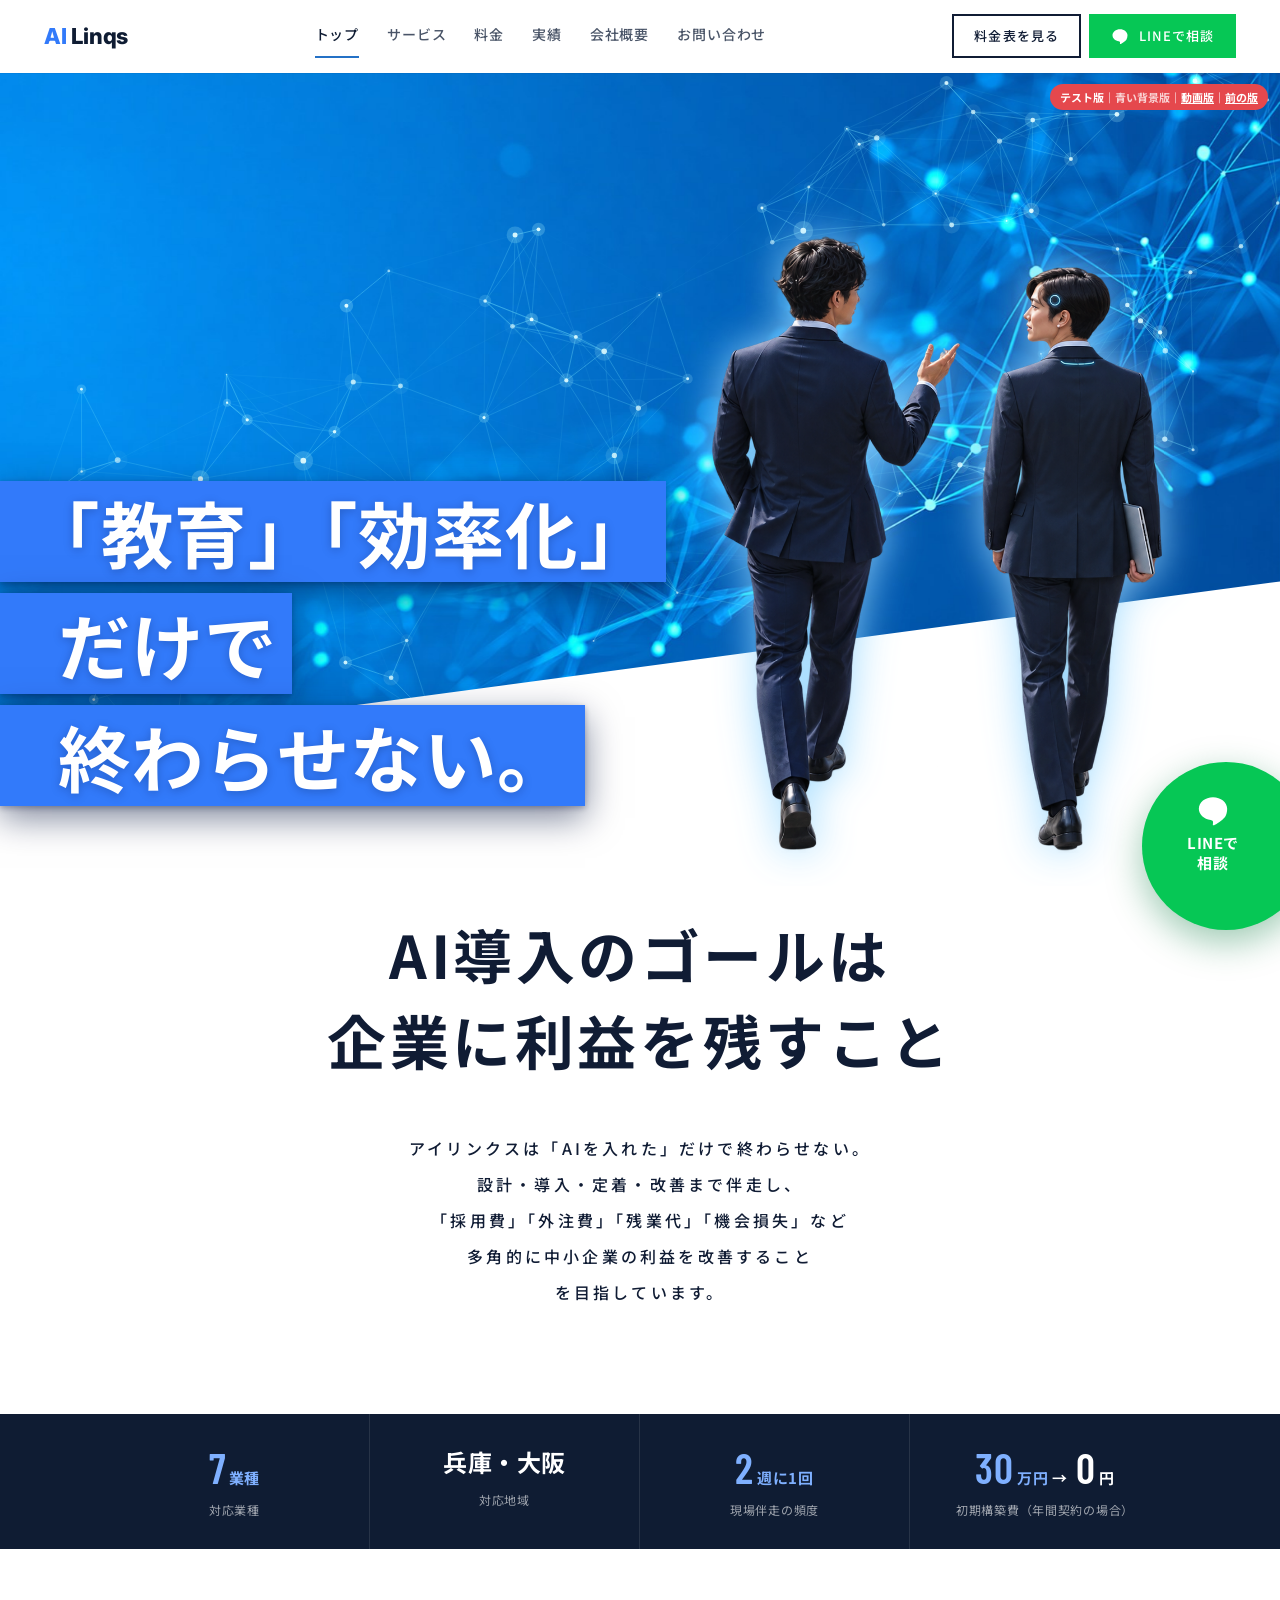
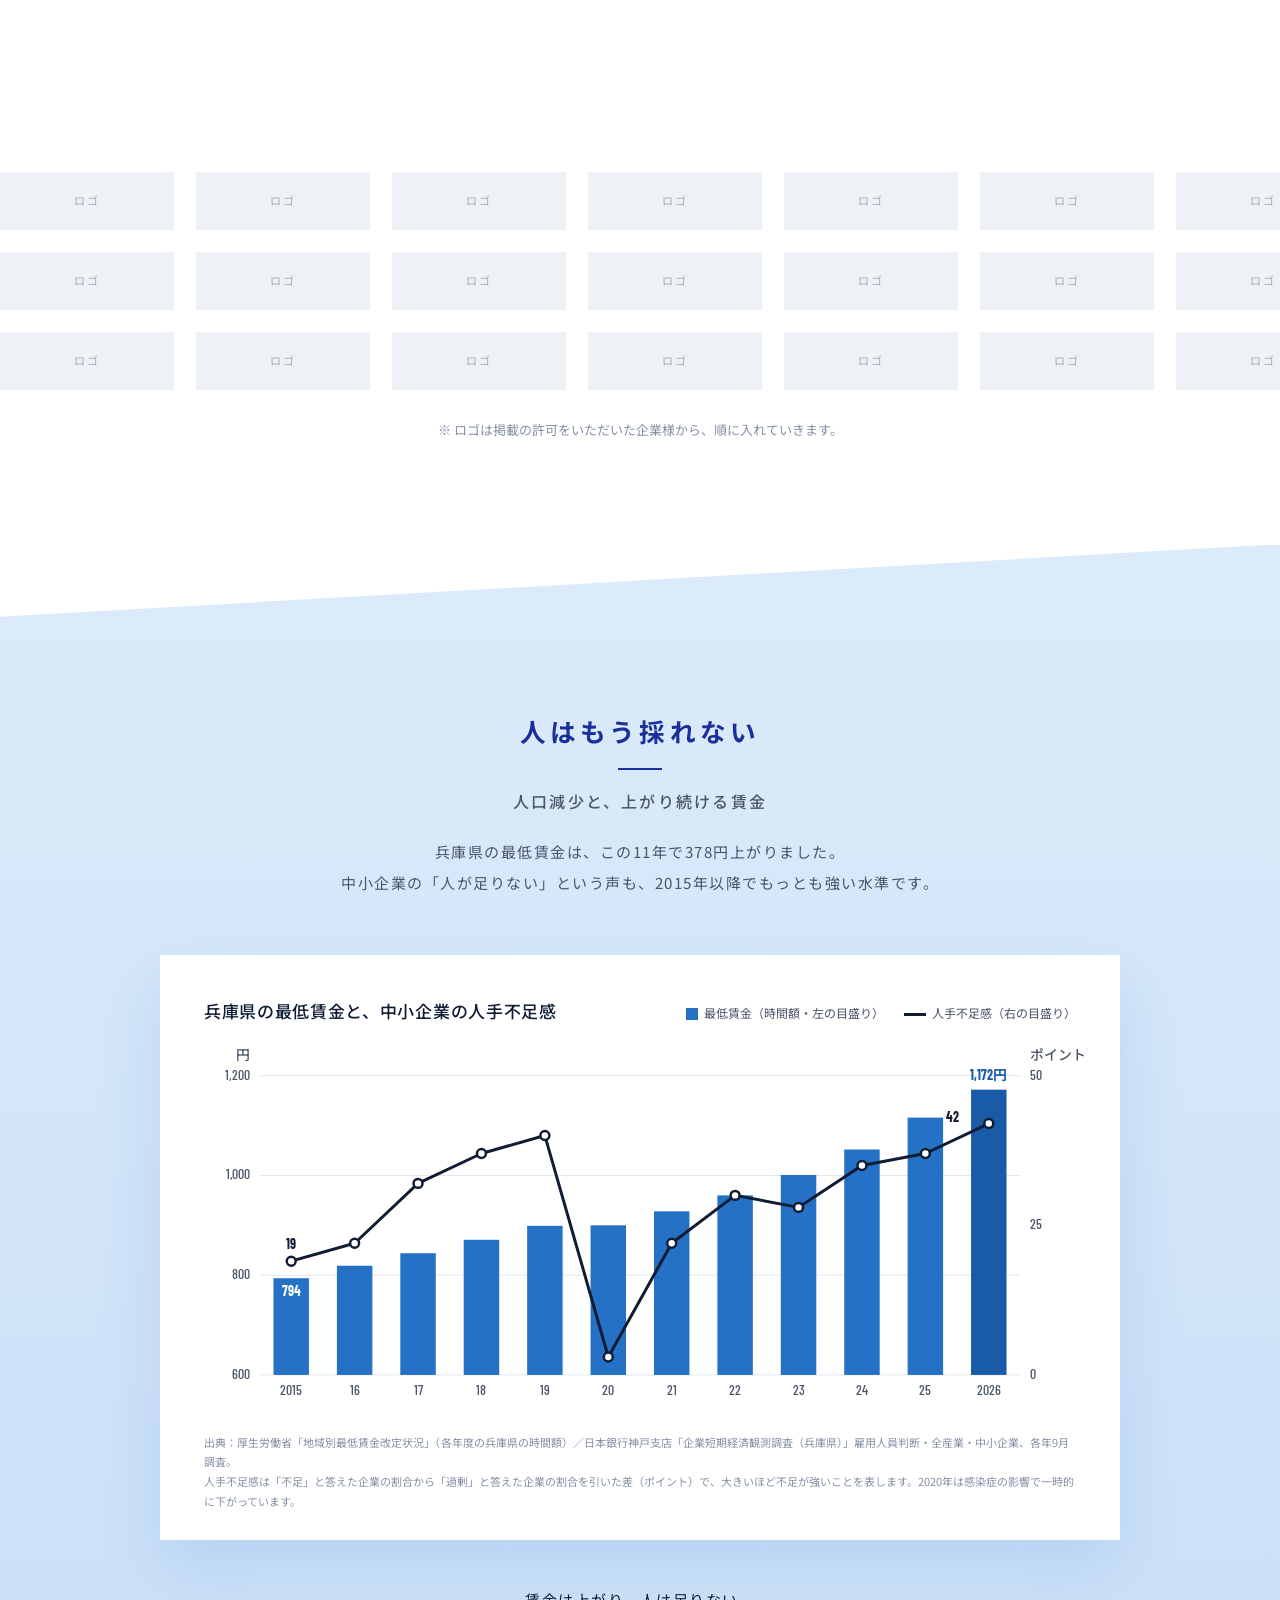
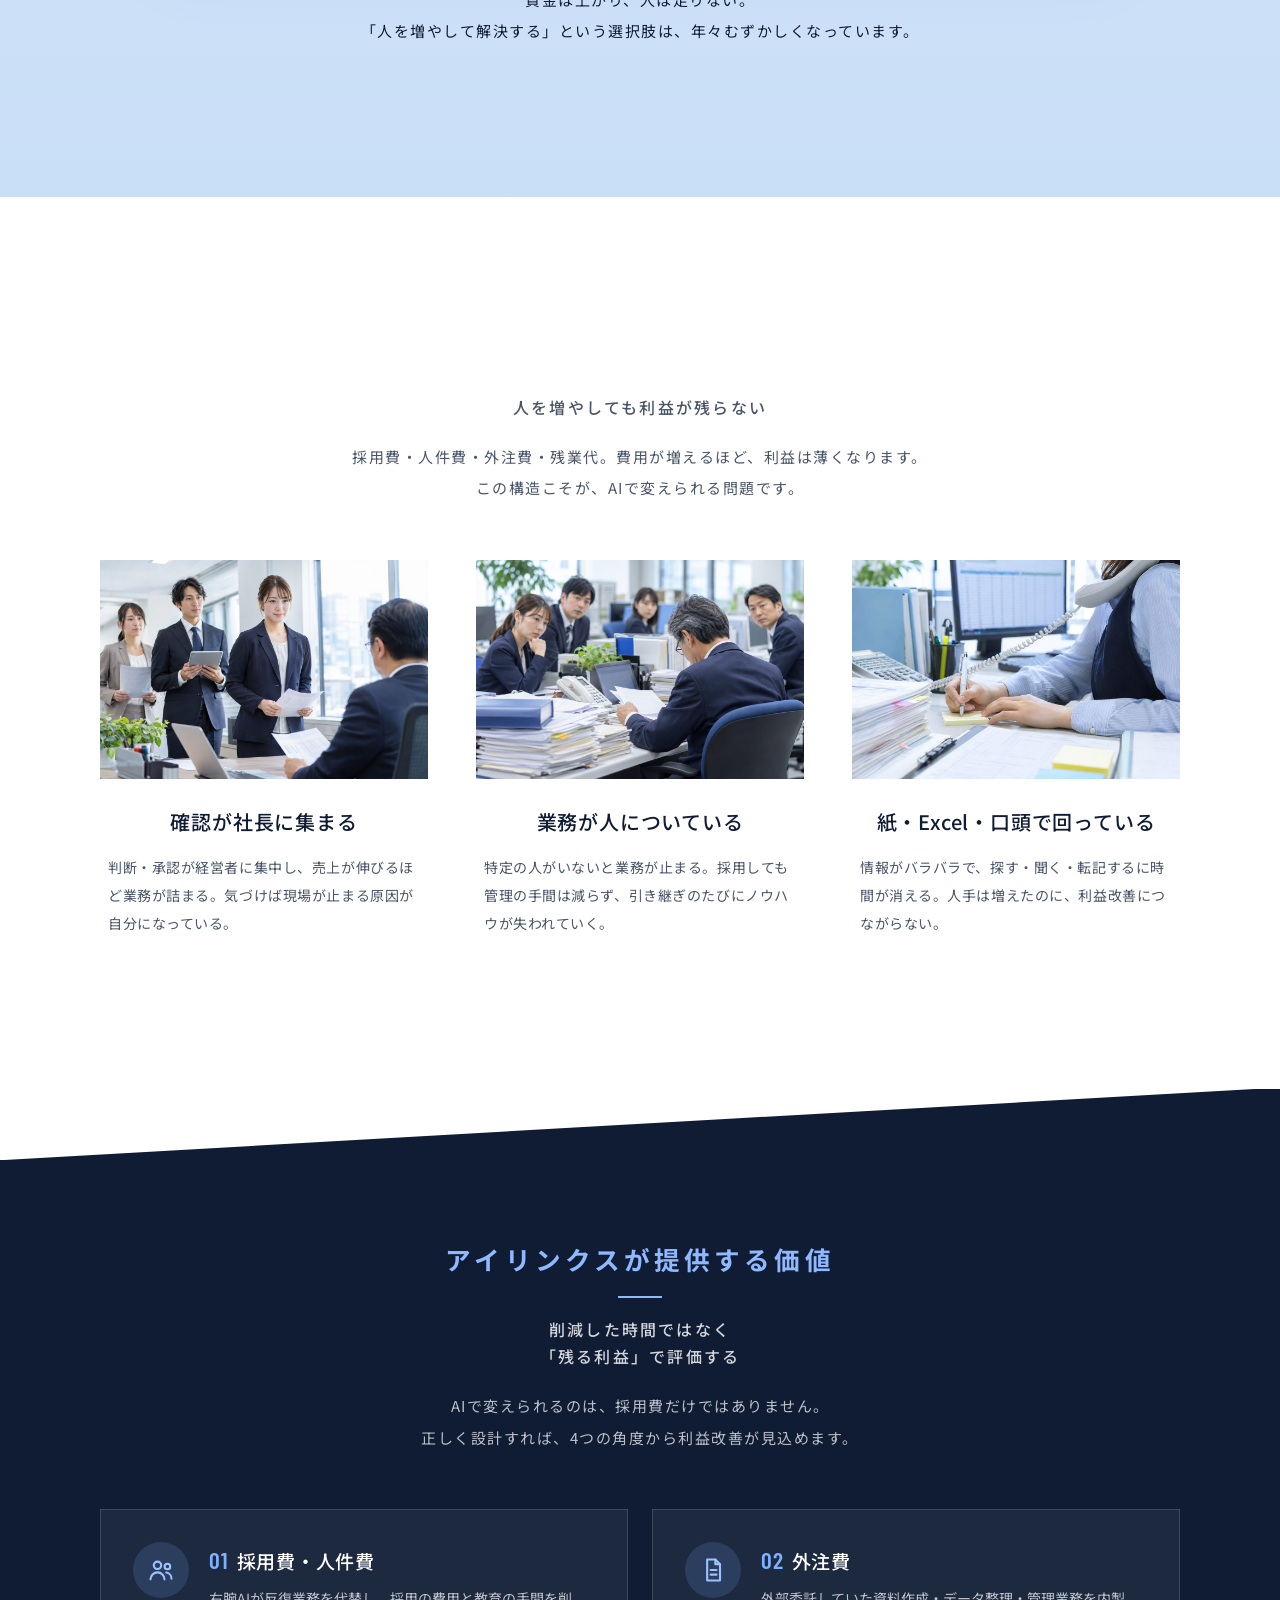
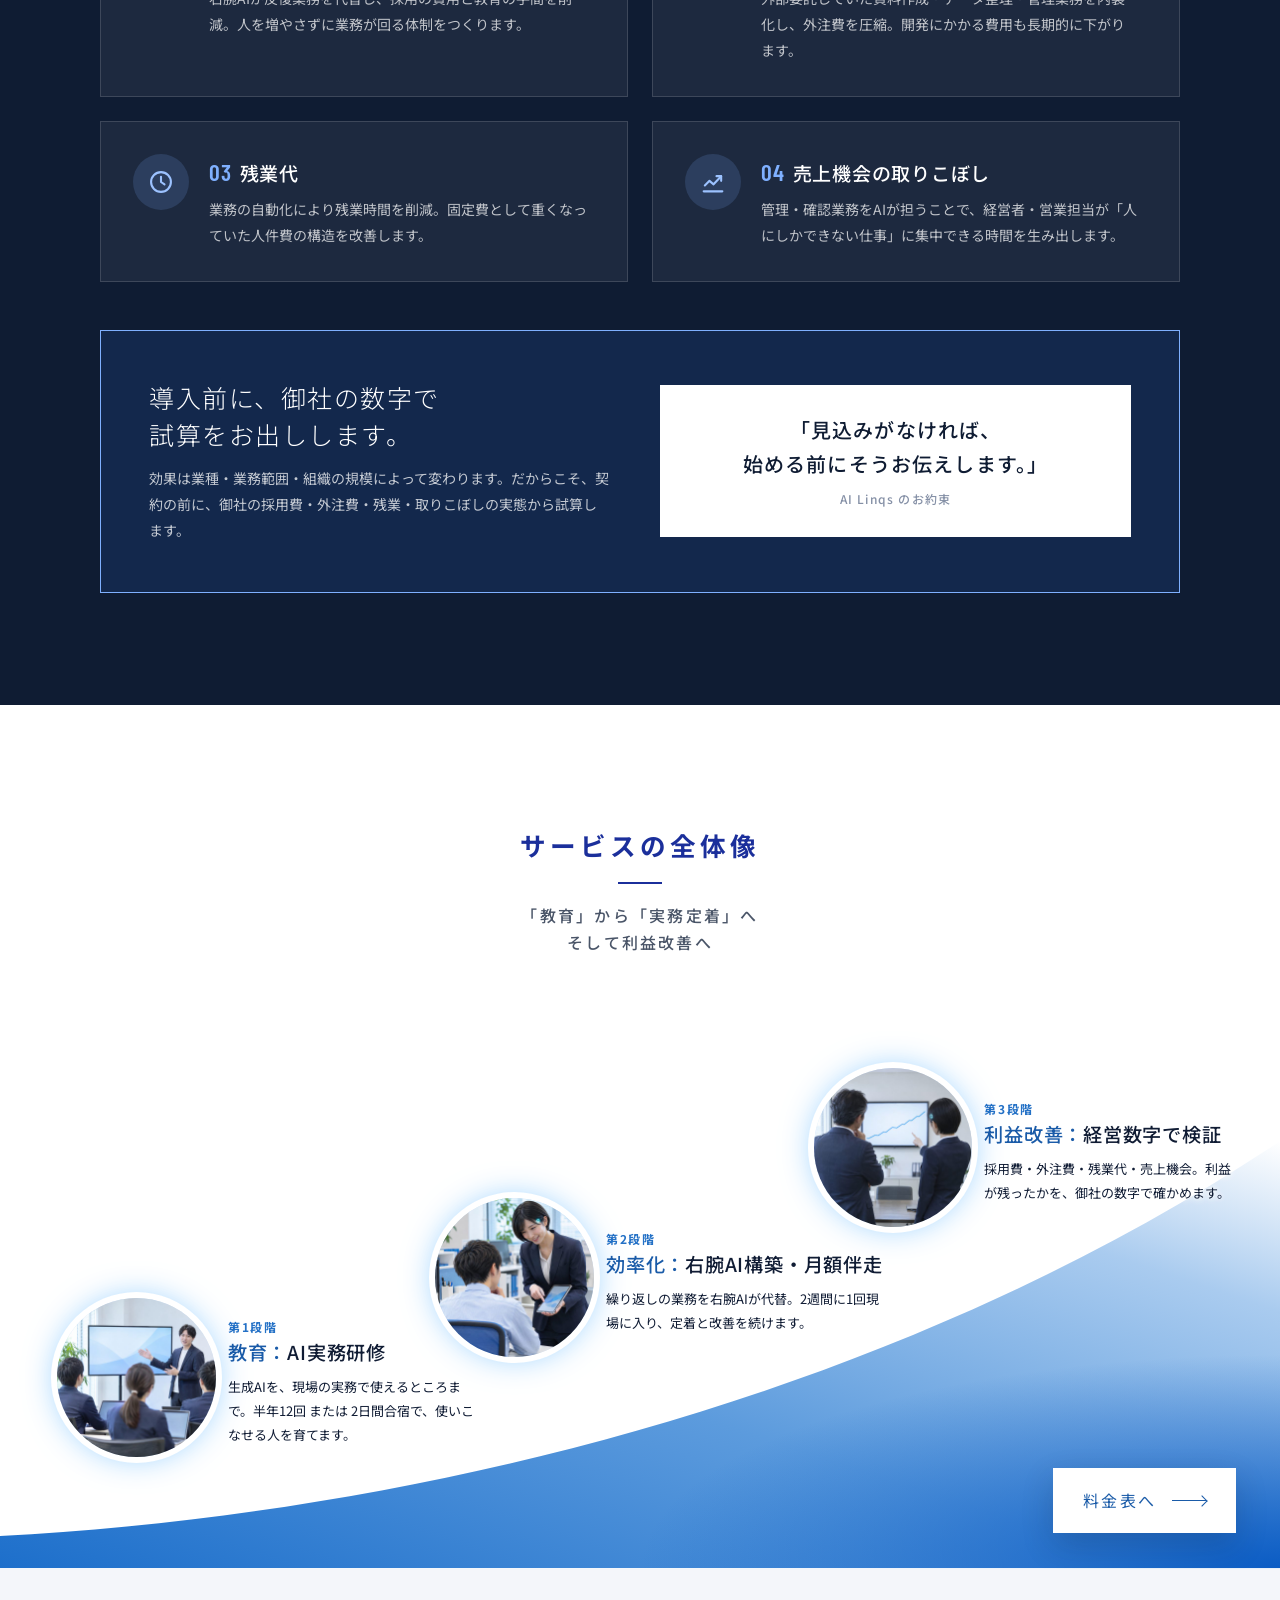
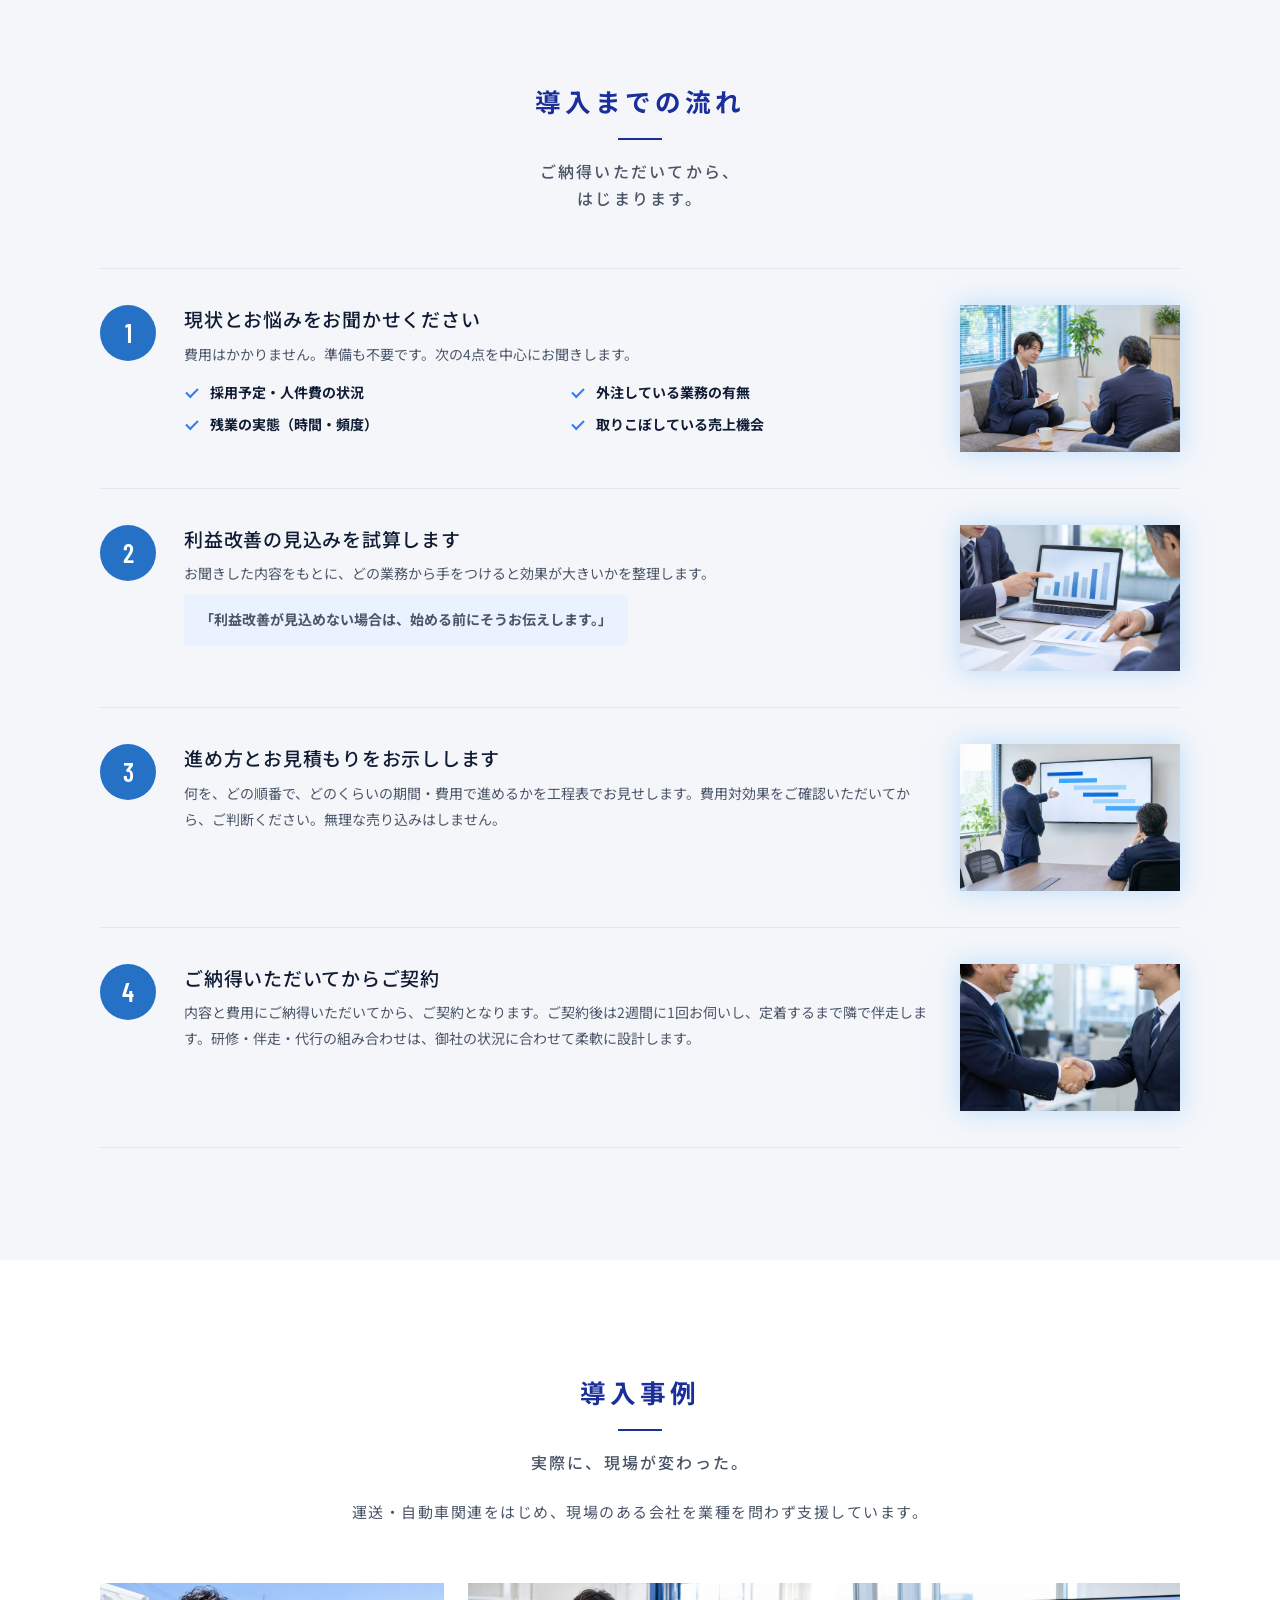
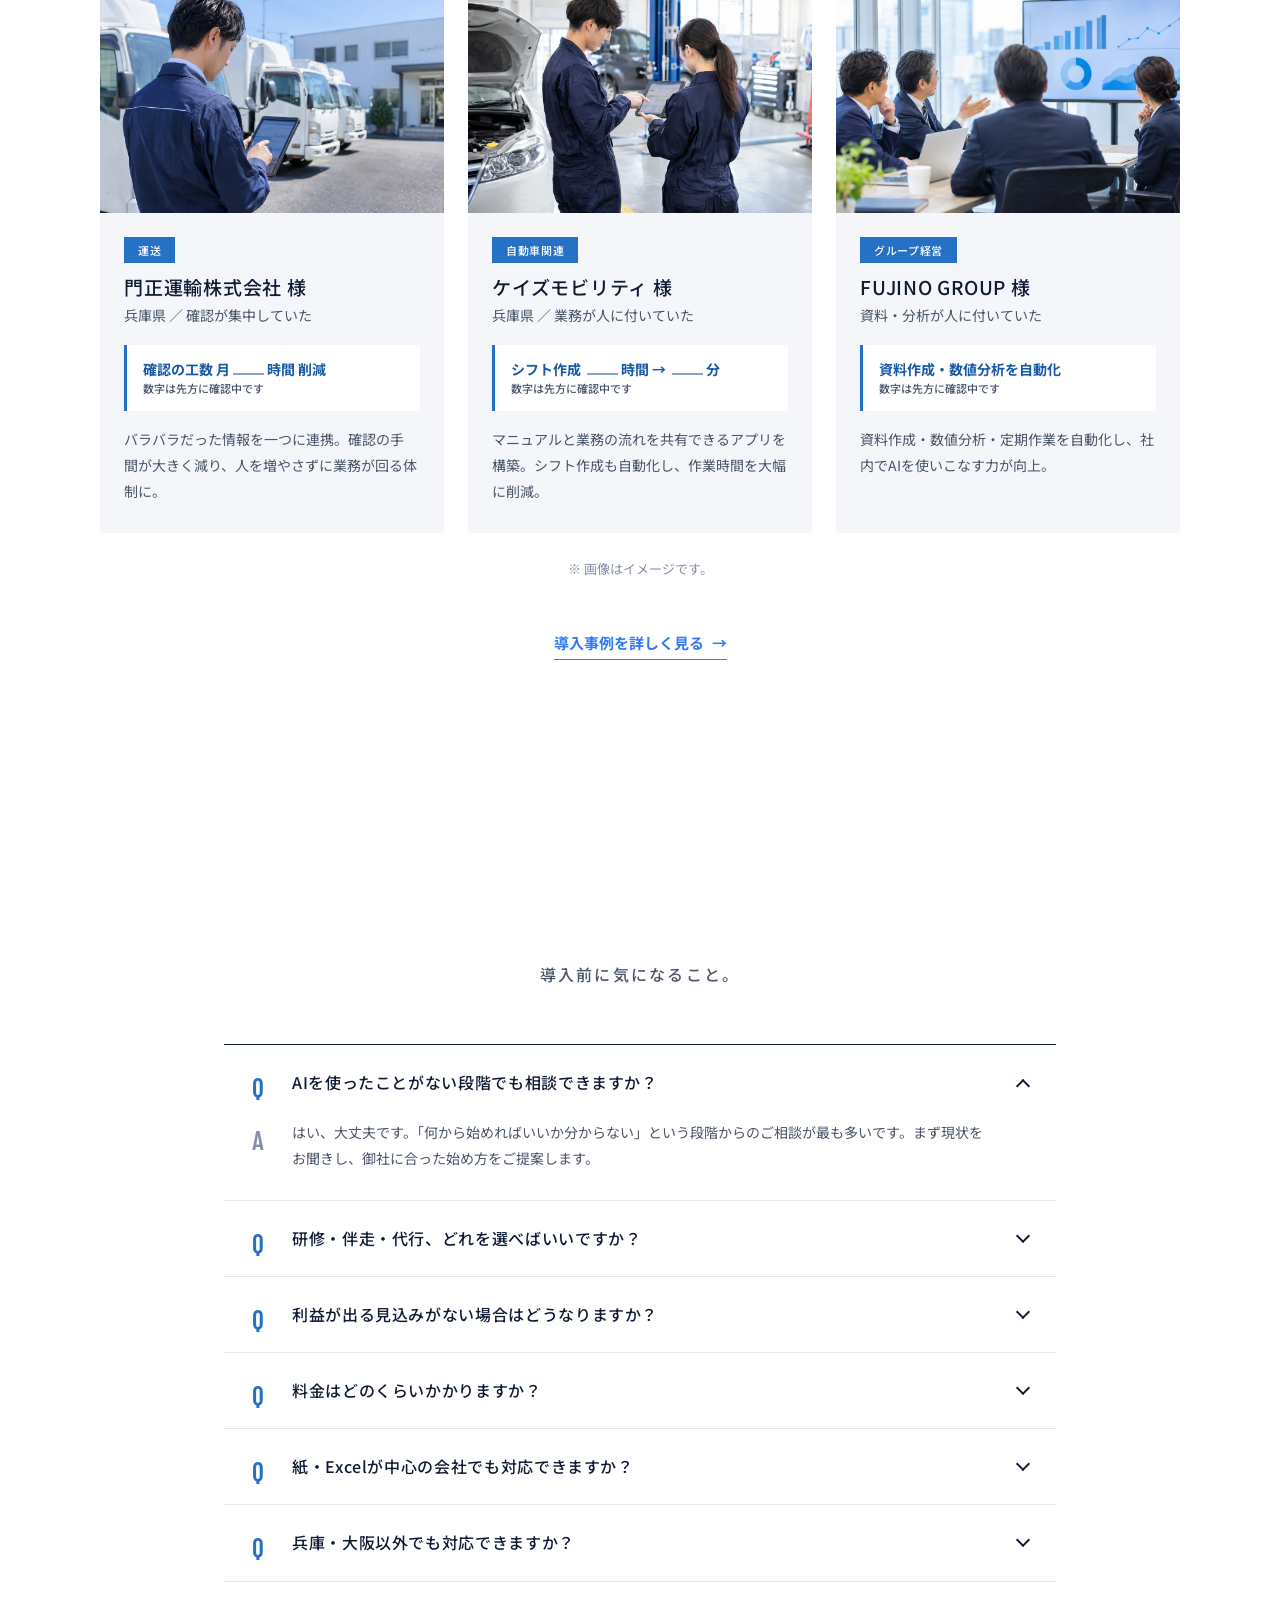
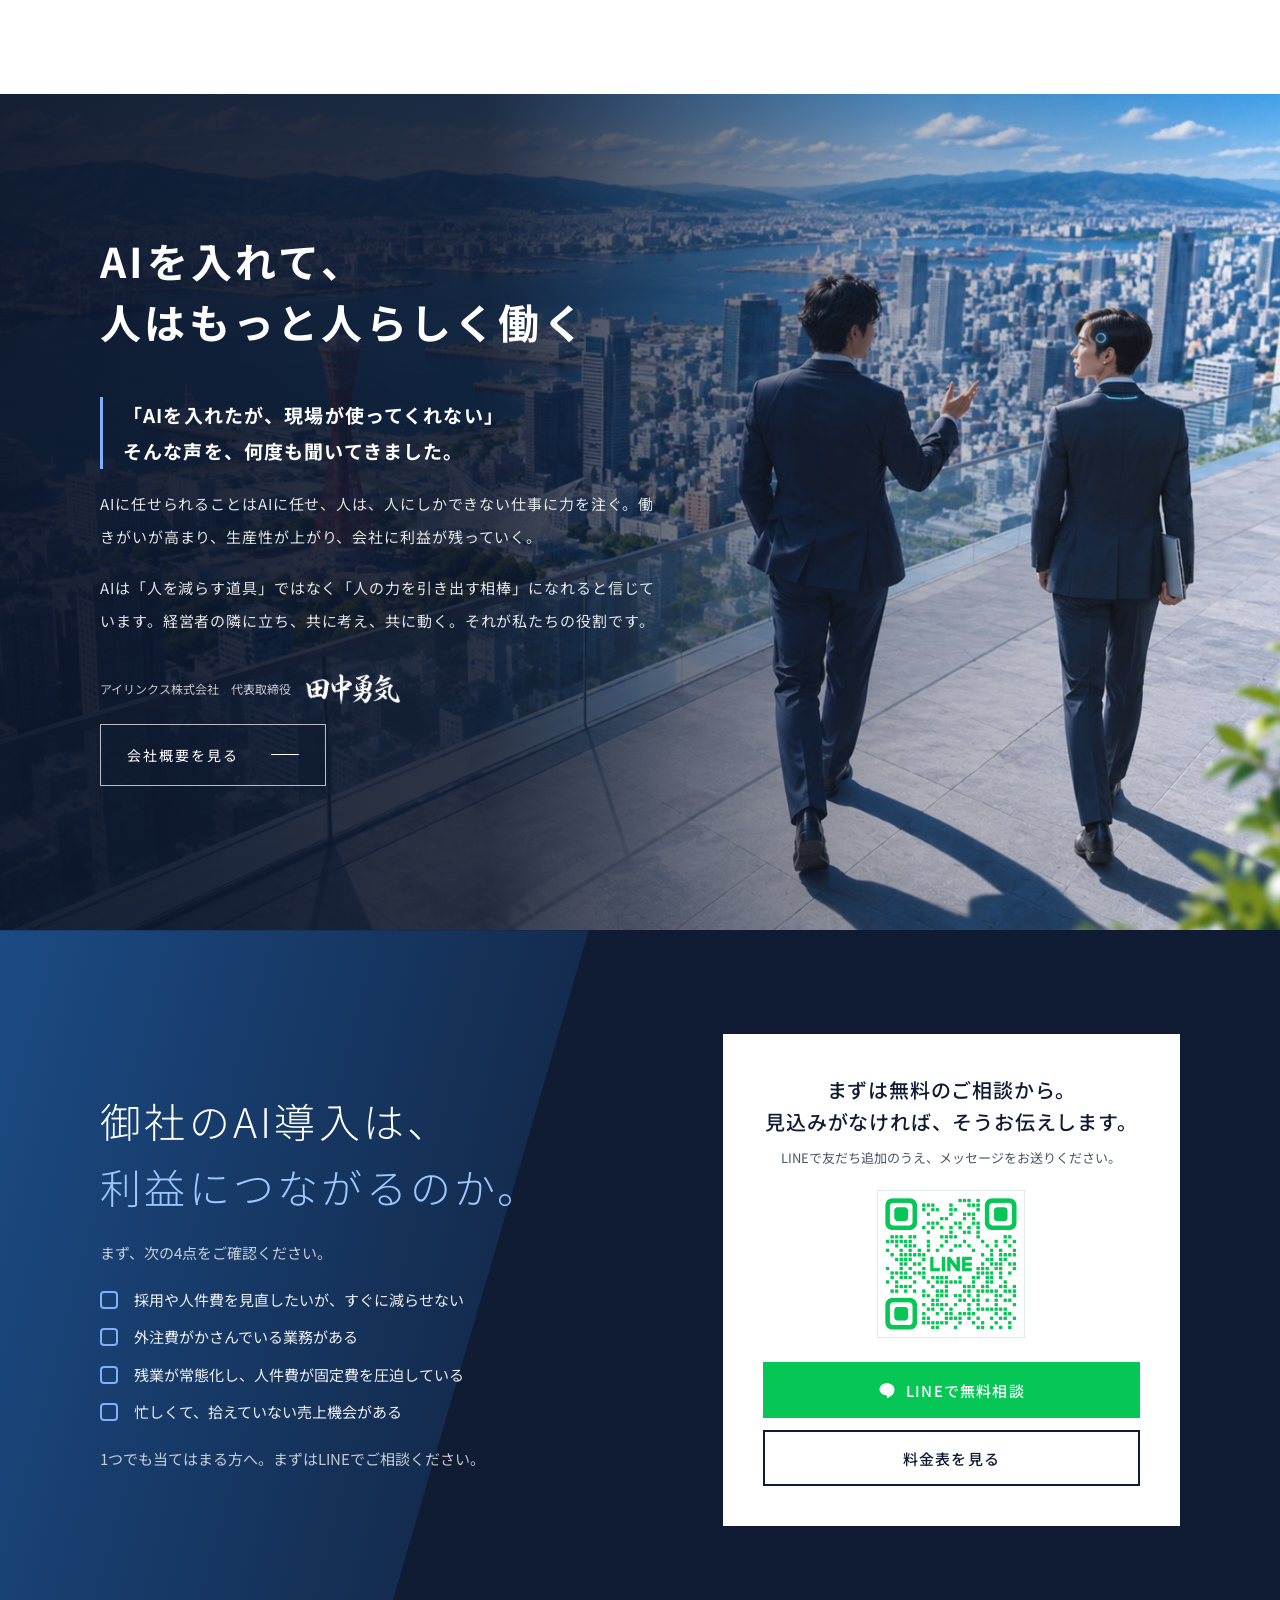
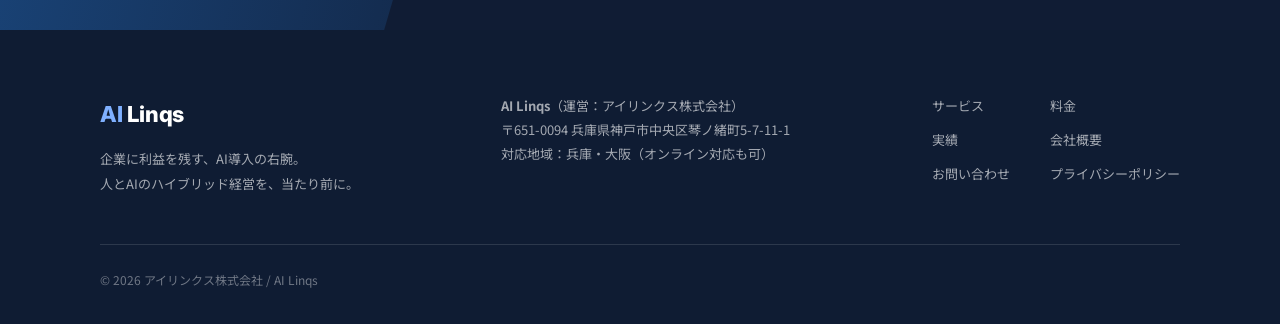
==== commit c417fd89: "動画版に歩く2人の切り抜きを追加 Co-Authored-By: Claude Fable 5.2 <noreply@anthropic.com>" ====
--- a/index.html
+++ b/index.html
@@ -13,11 +13,11 @@
 <link rel="preconnect" href="https://fonts.googleapis.com">
 <link rel="preconnect" href="https://fonts.gstatic.com" crossorigin>
 <link href="https://fonts.googleapis.com/css2?family=Barlow+Condensed:wght@500;600;700&amp;family=Inter:wght@700;800&amp;family=Noto+Sans+JP:wght@300;400;500;700;900&amp;display=swap" rel="stylesheet">
-<link rel="stylesheet" href="css/style.css?v=68">
-<link rel="stylesheet" href="css/top.css?v=68">
+<link rel="stylesheet" href="css/style.css?v=69">
+<link rel="stylesheet" href="css/top.css?v=69">
 <link rel="preload" as="image" href="assets/kv-net.jpg">
-<script src="js/main.js?v=68" defer></script>
-<script src="js/top.js?v=68" defer></script>
+<script src="js/main.js?v=69" defer></script>
+<script src="js/top.js?v=69" defer></script>
 </head>
 <body class="top">
 <a class="skip" href="#main">本文へスキップ</a>
